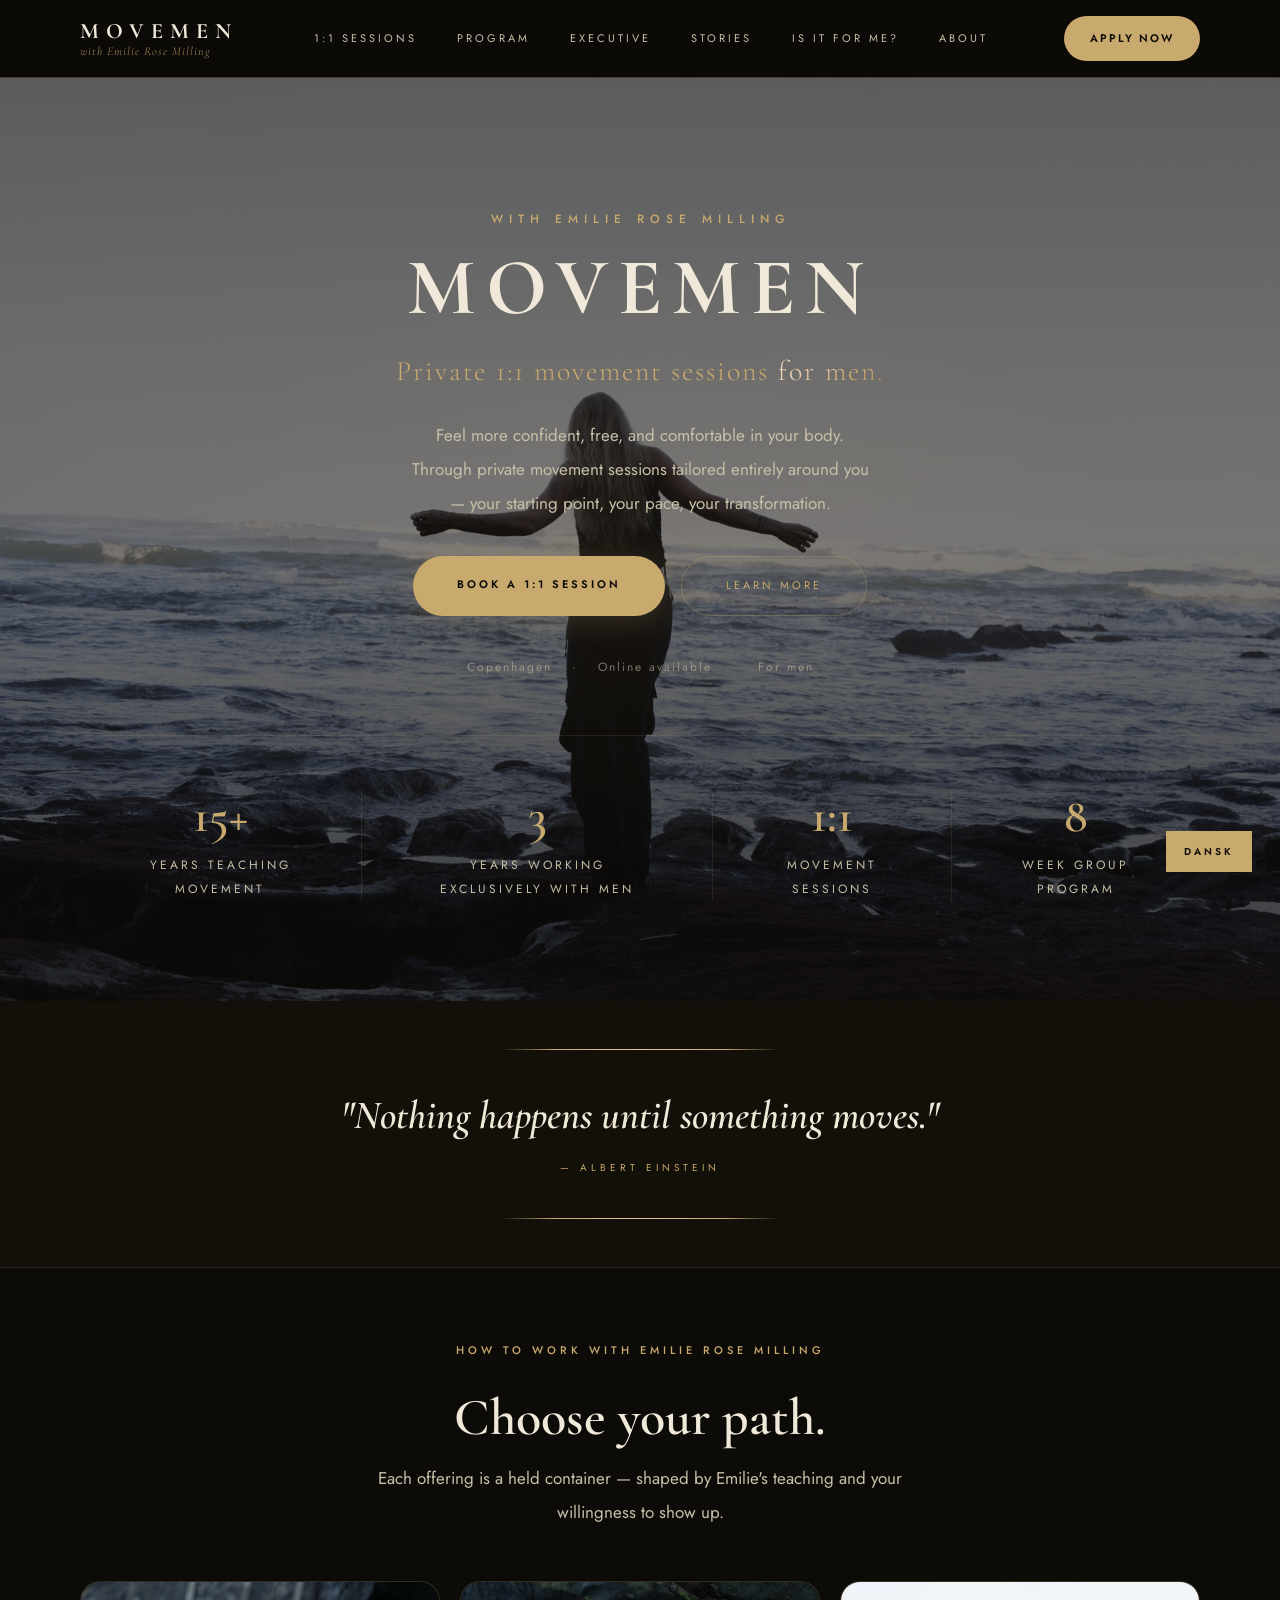
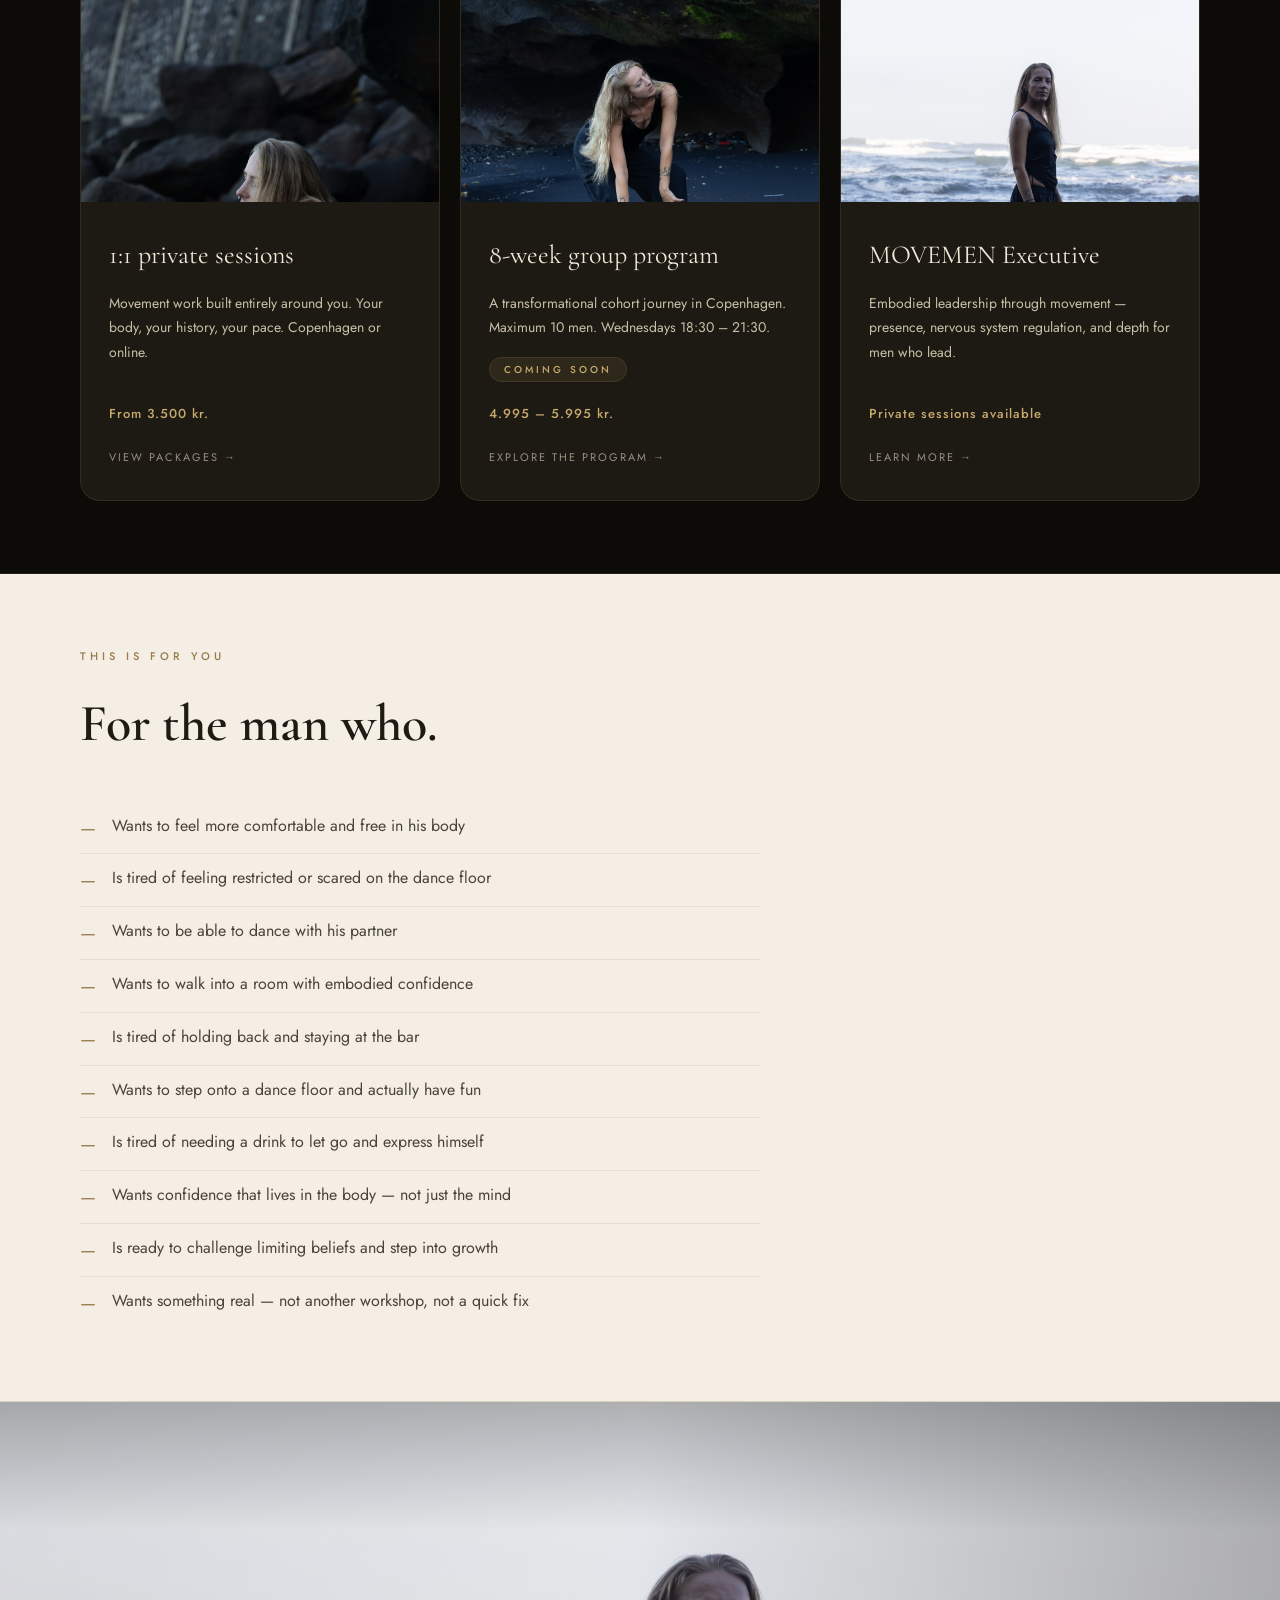
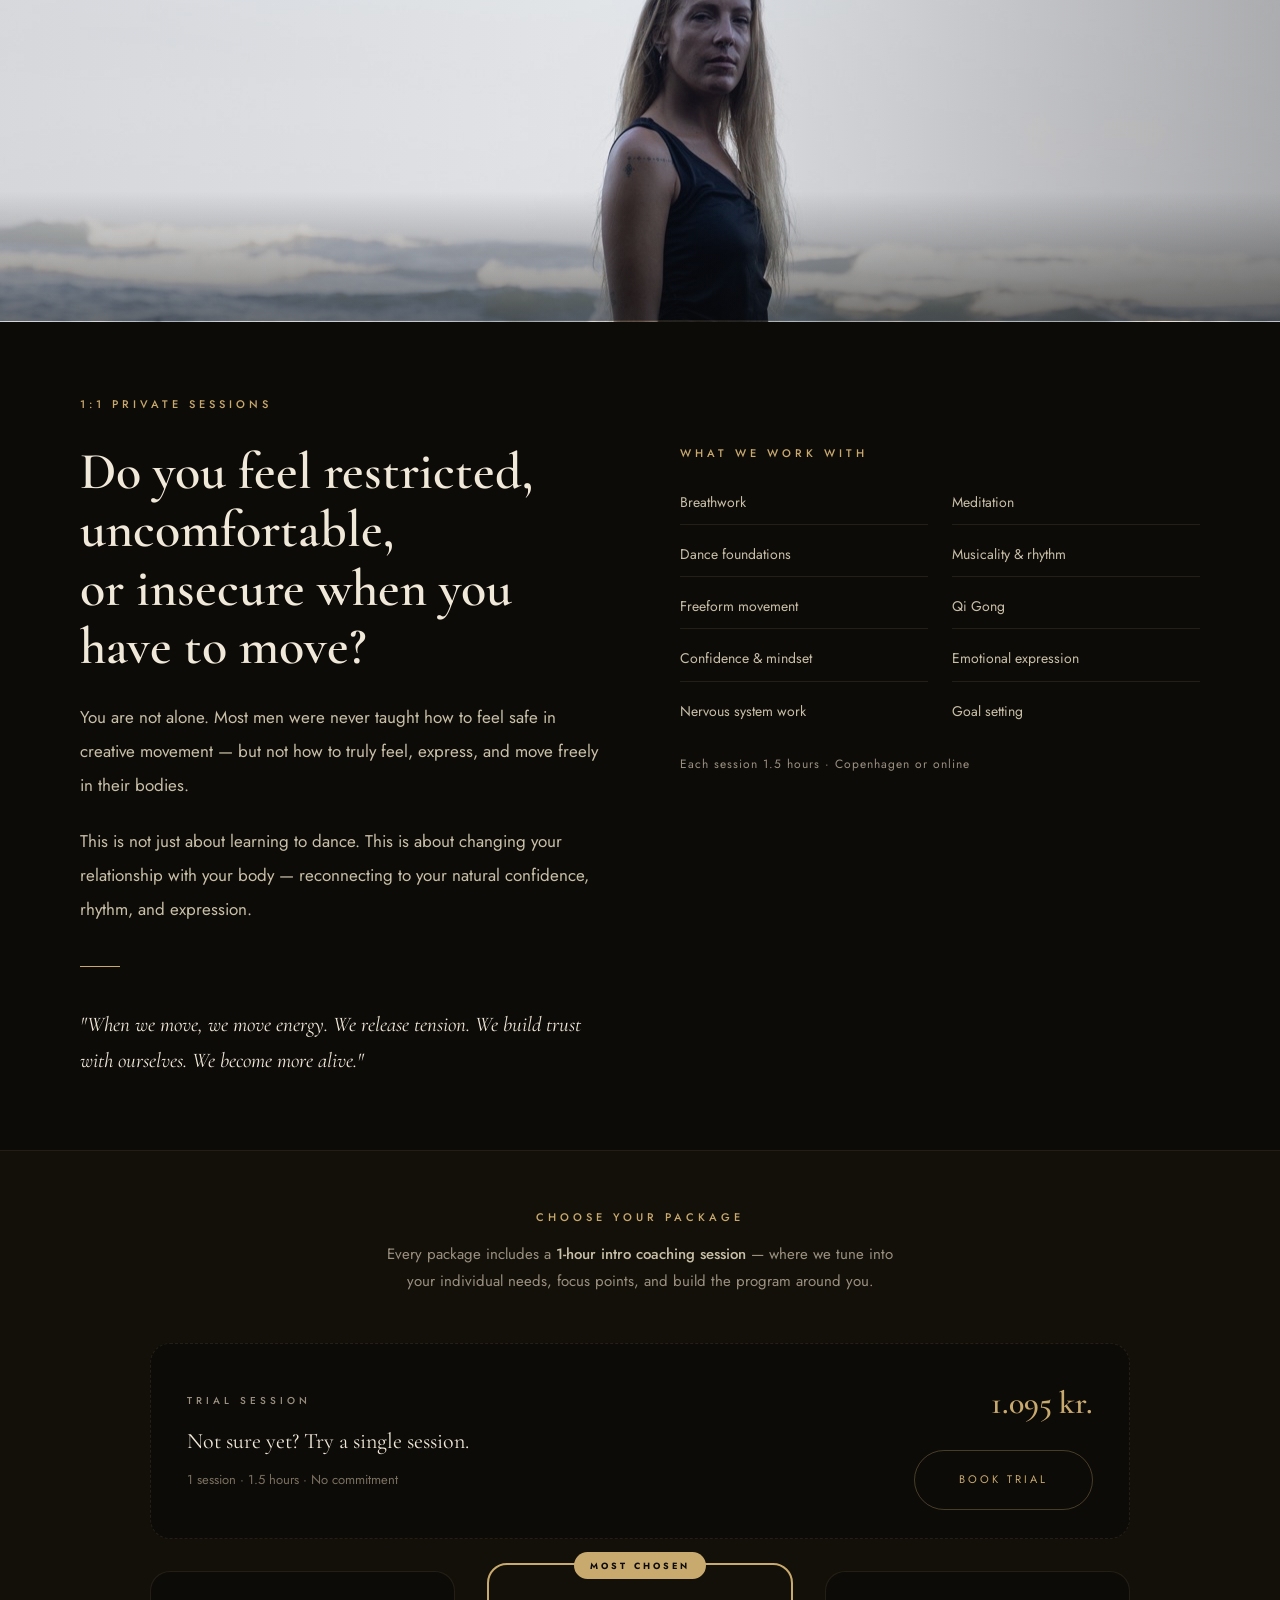
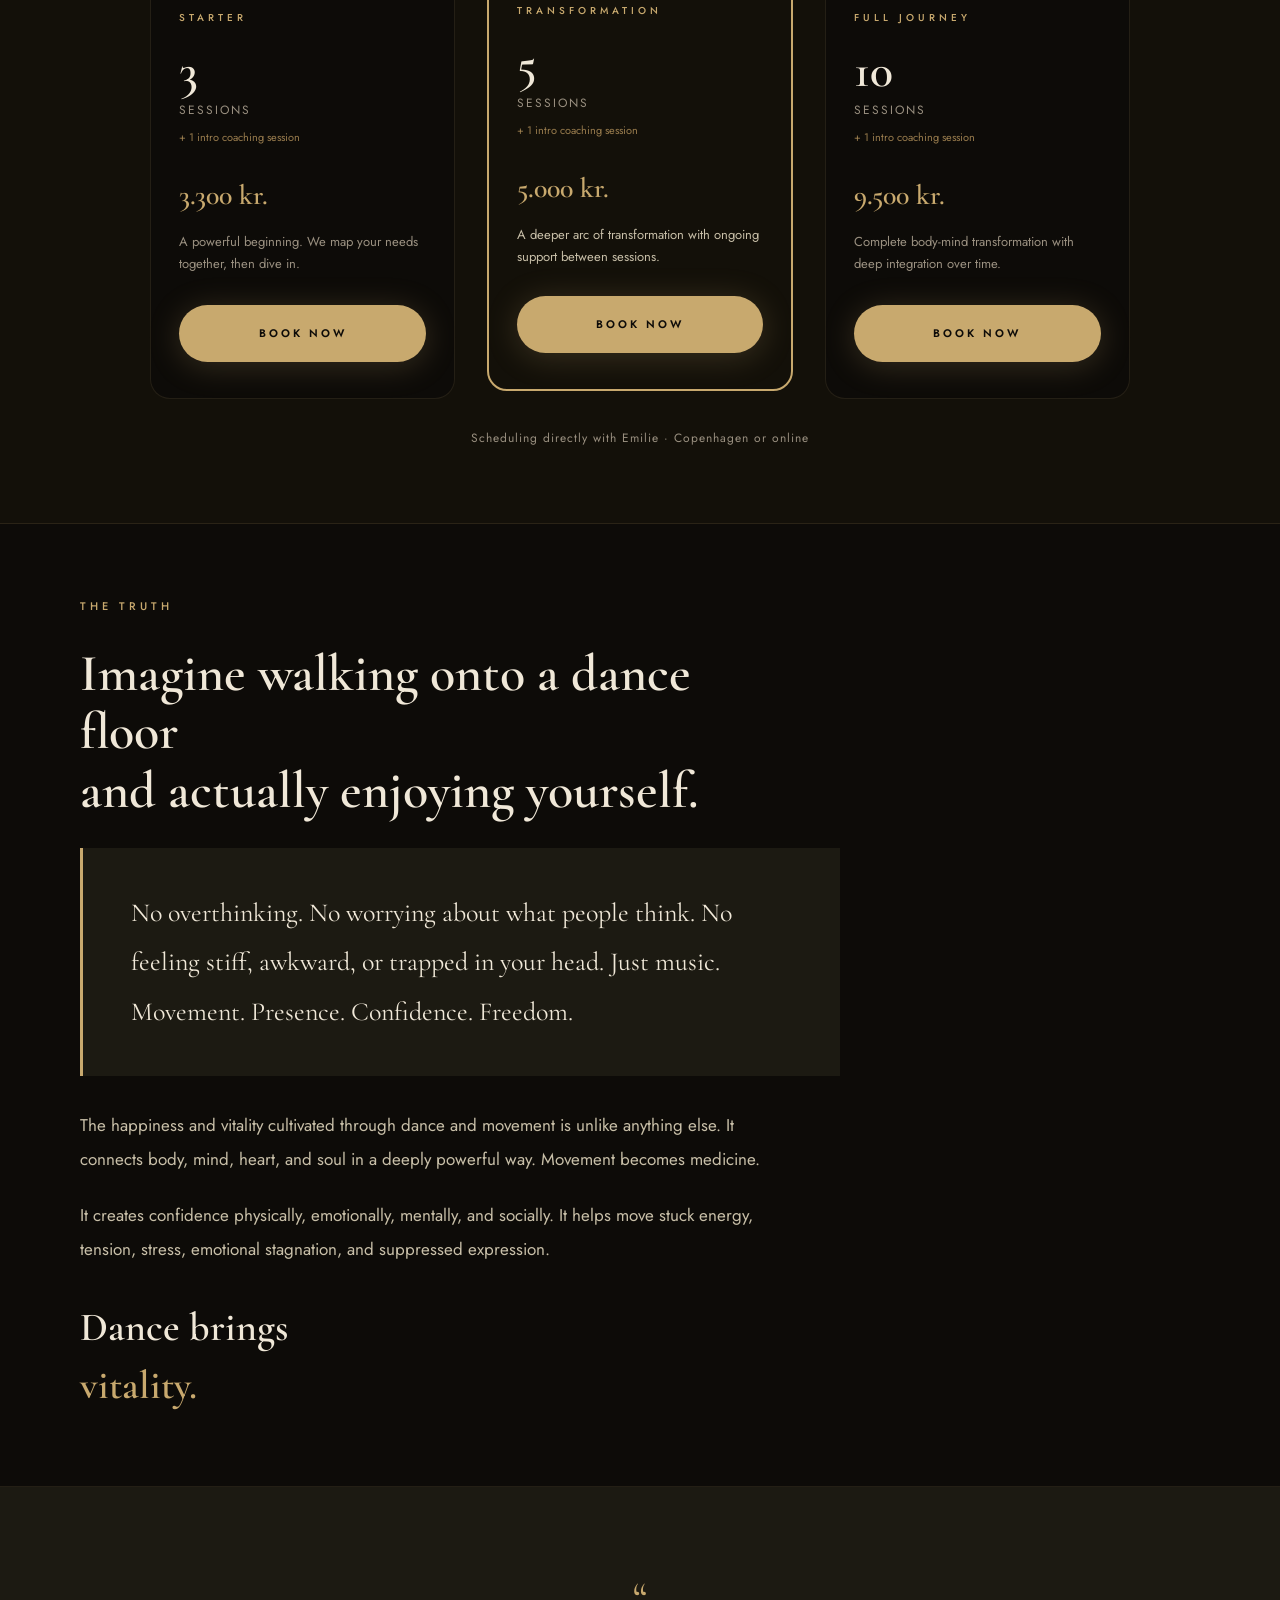
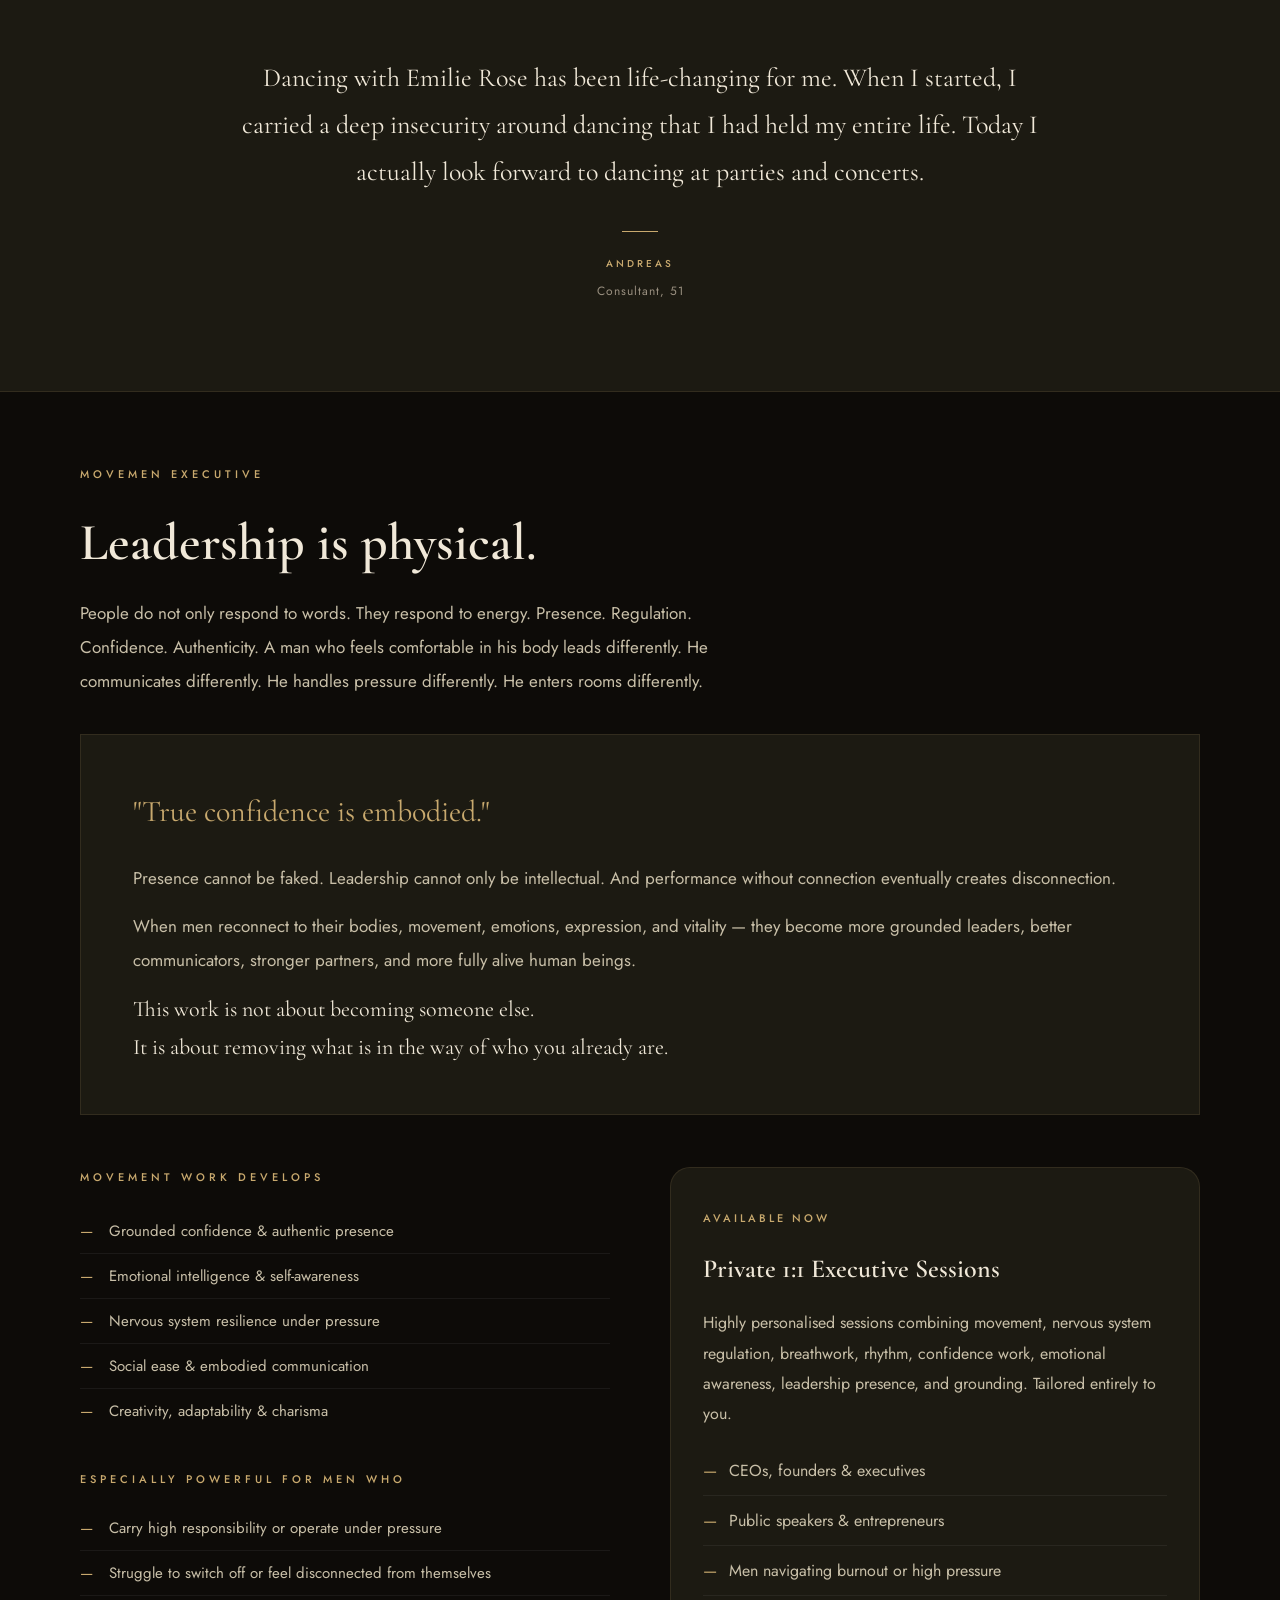
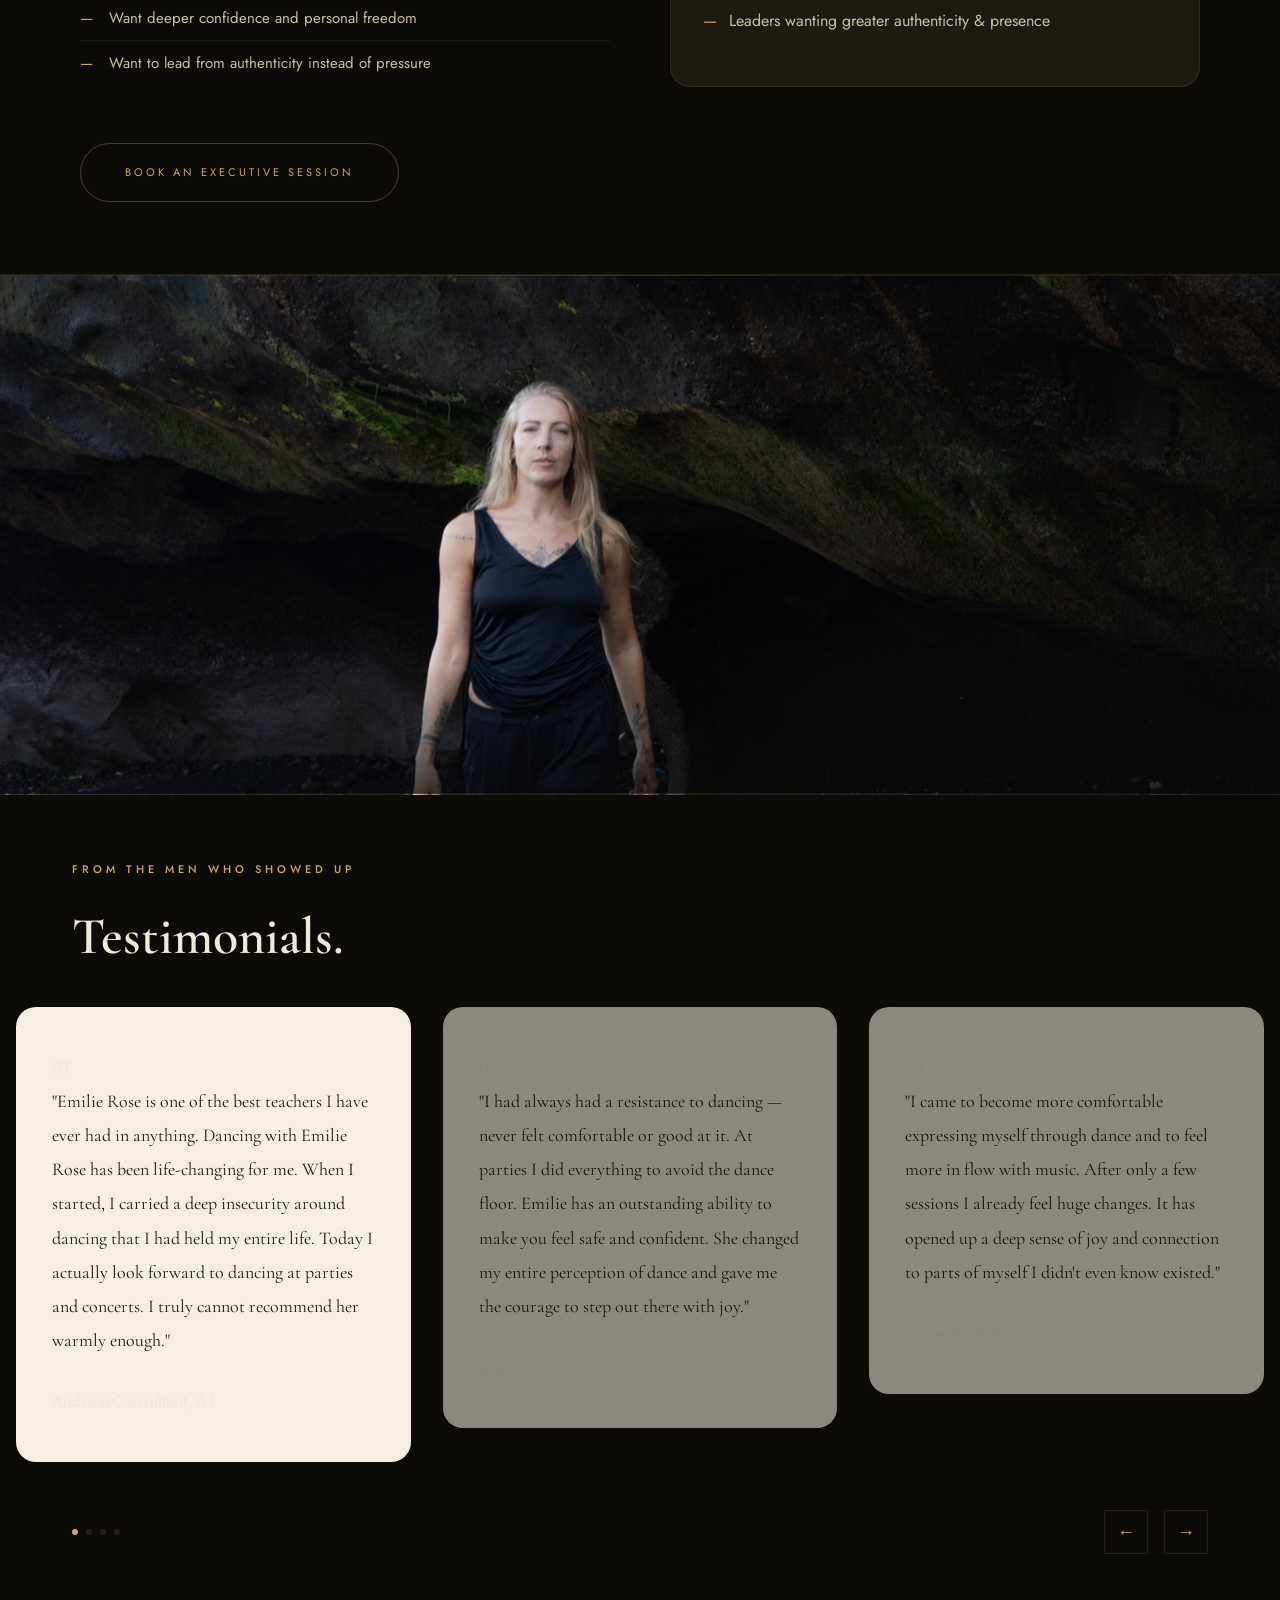
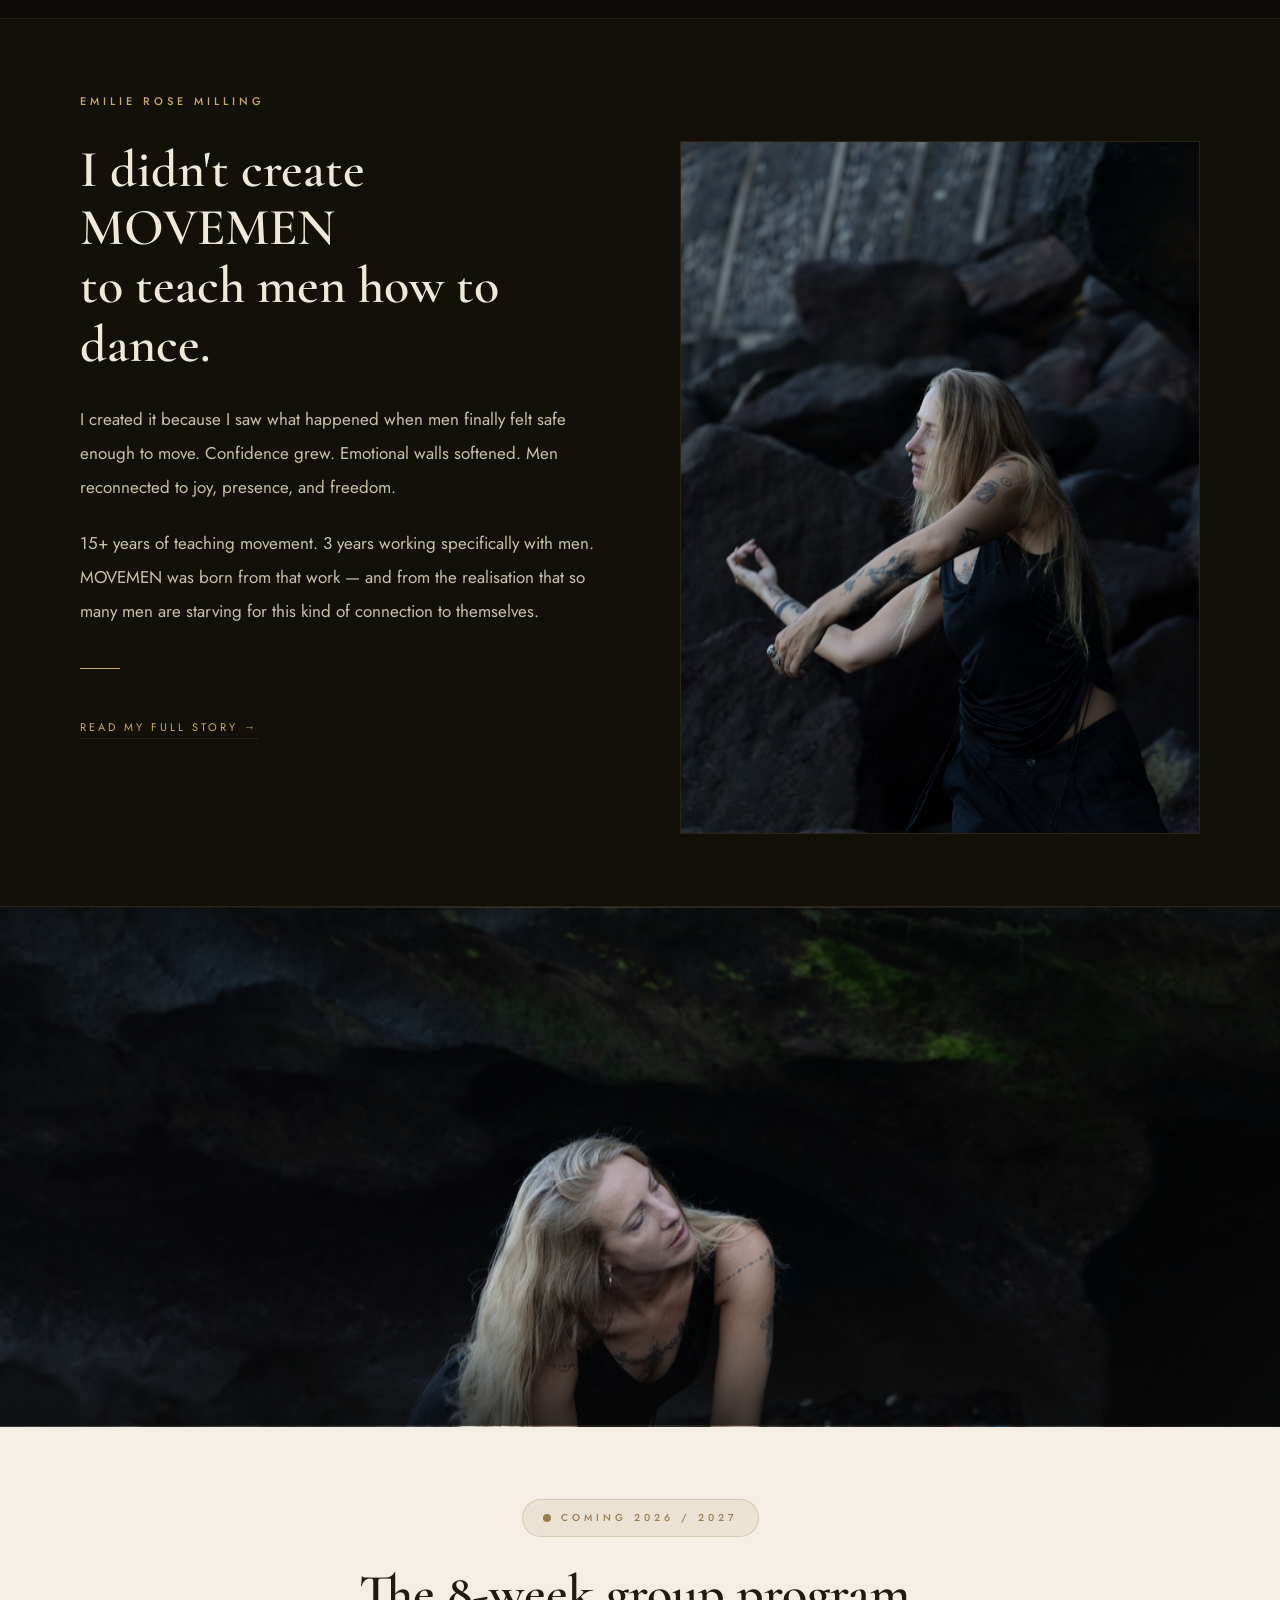
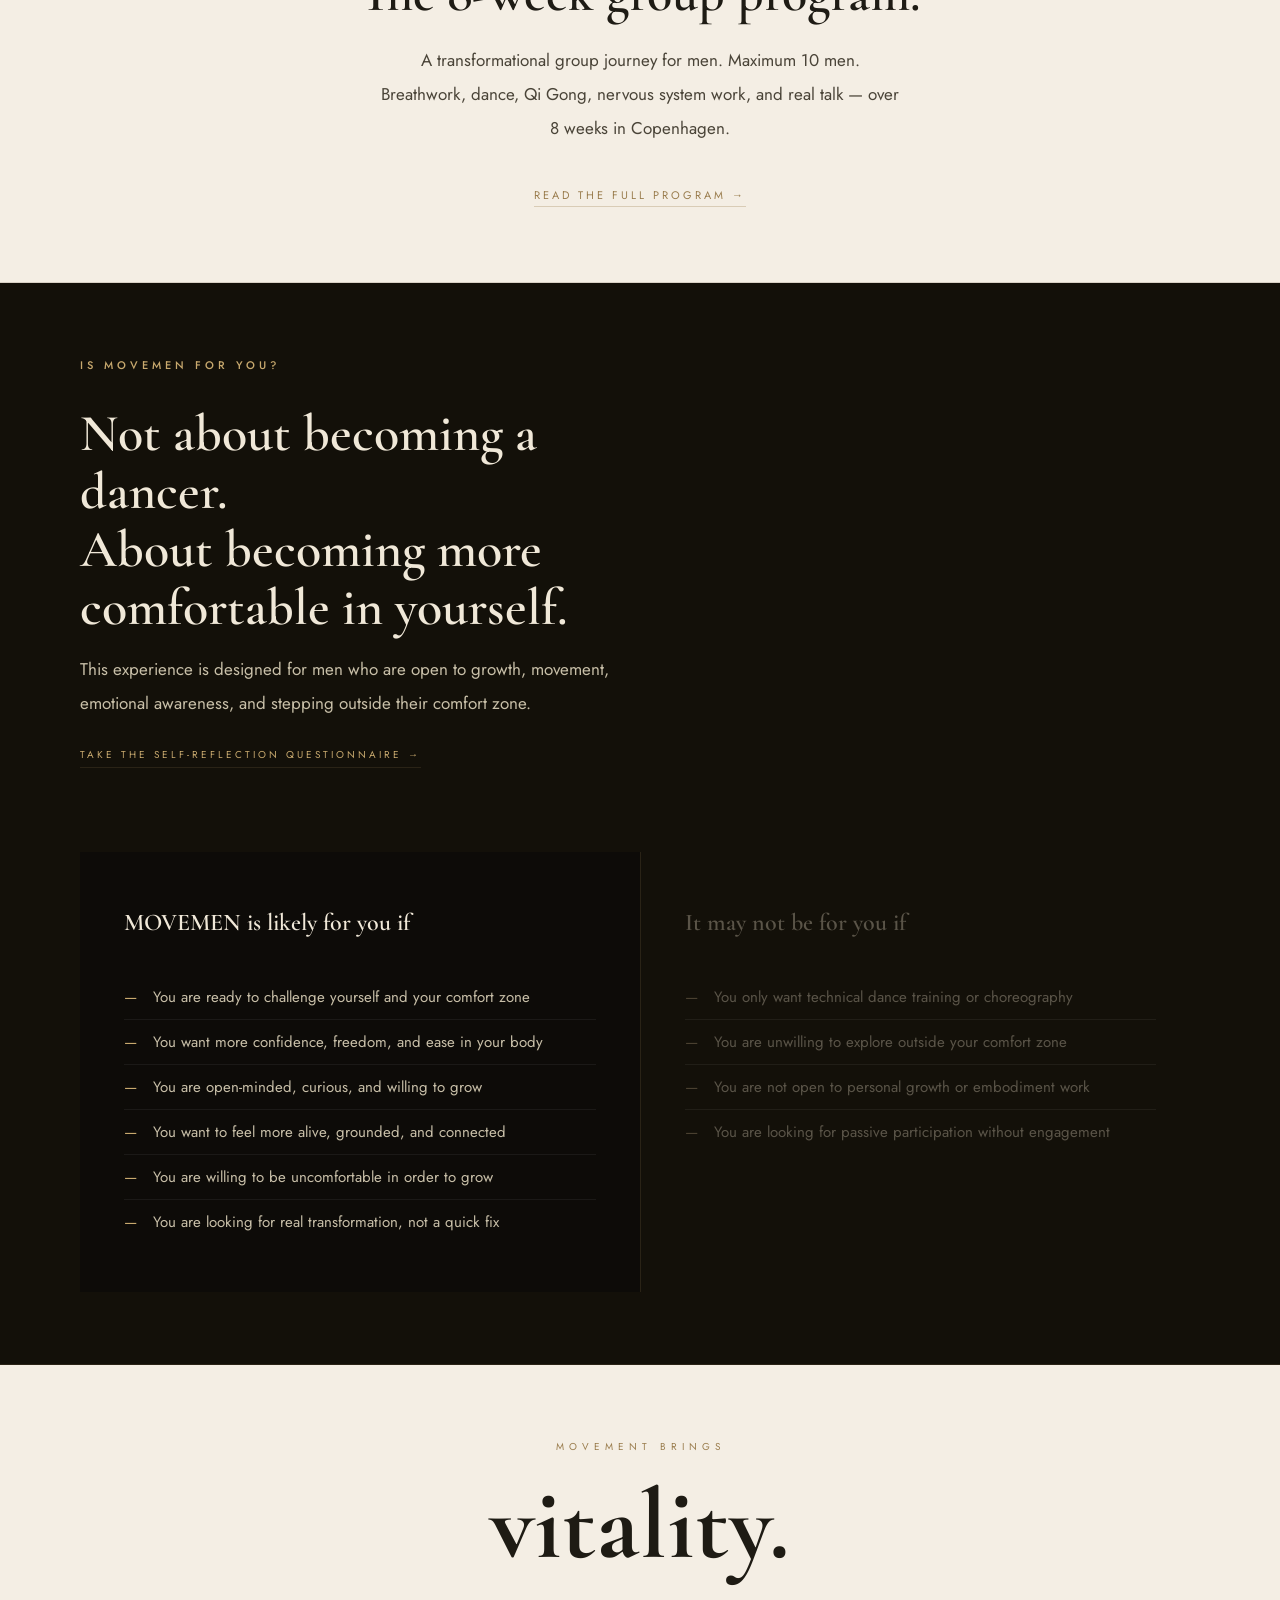
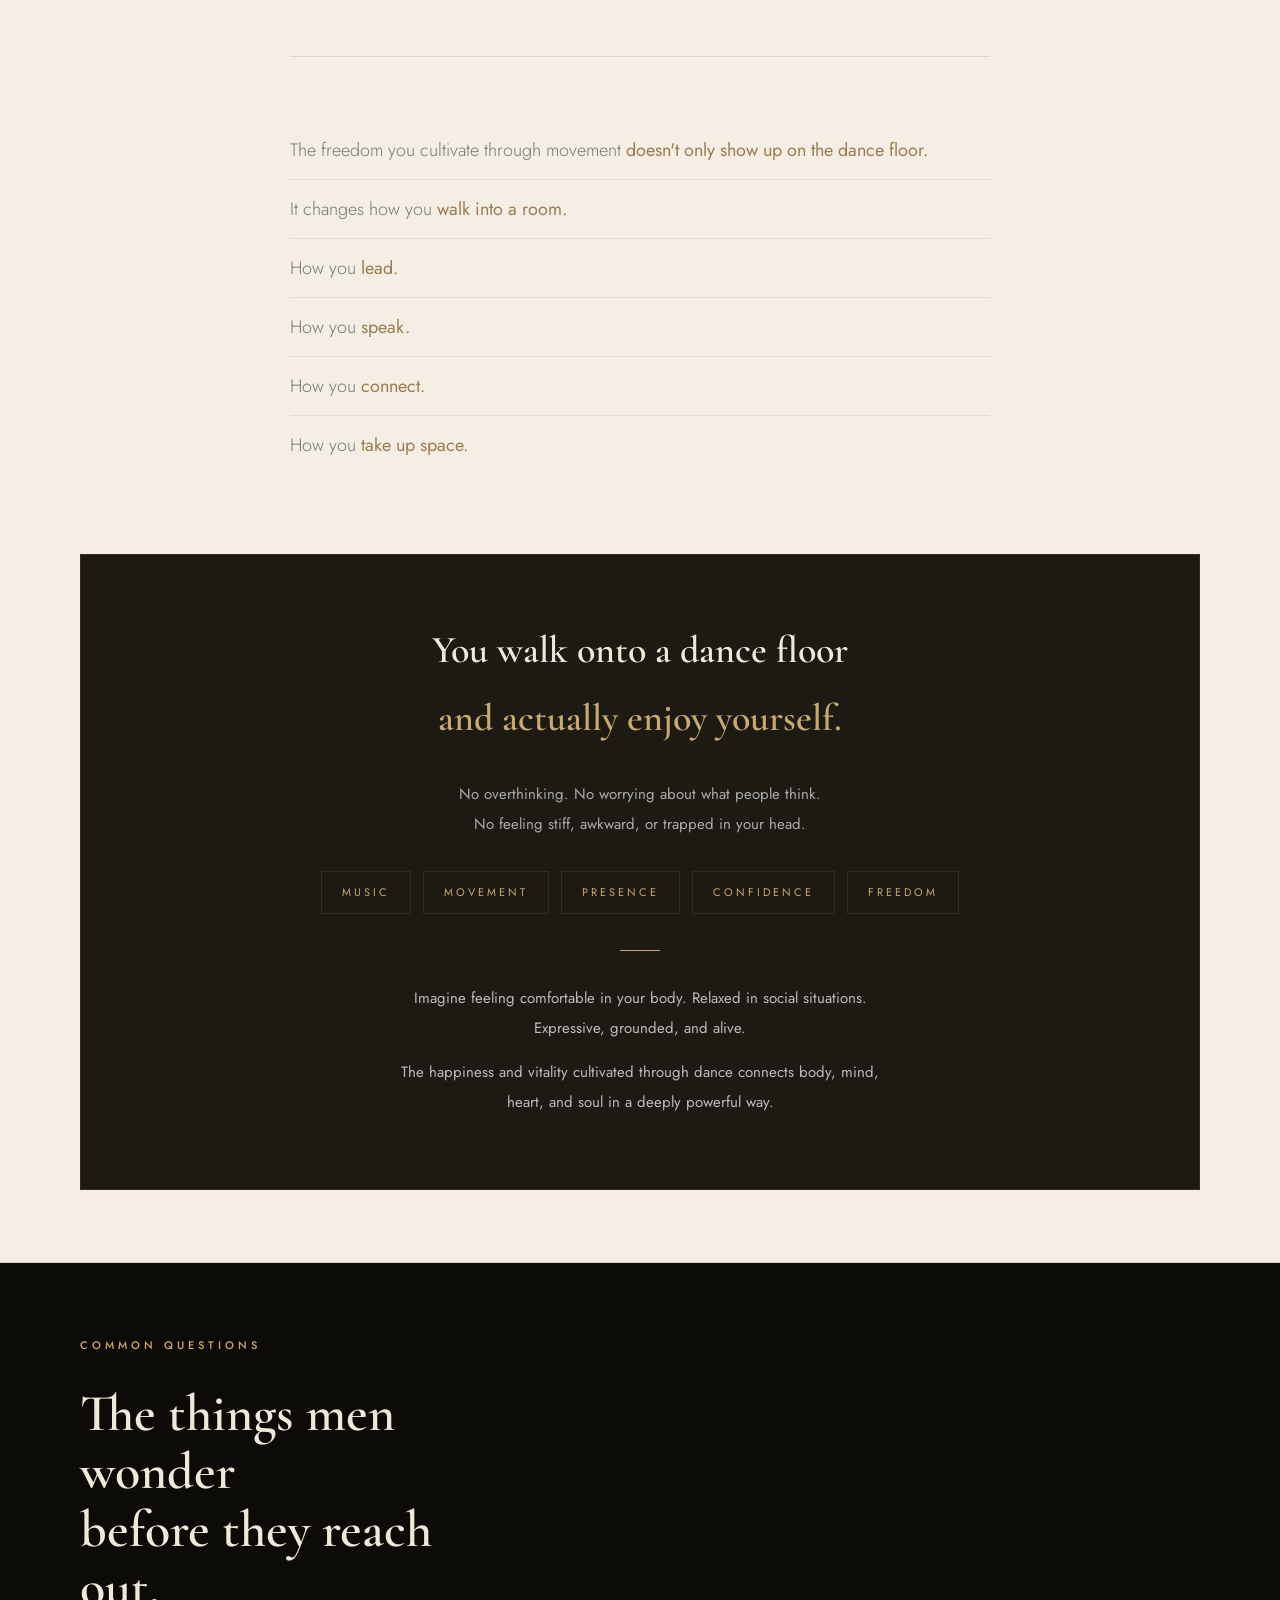
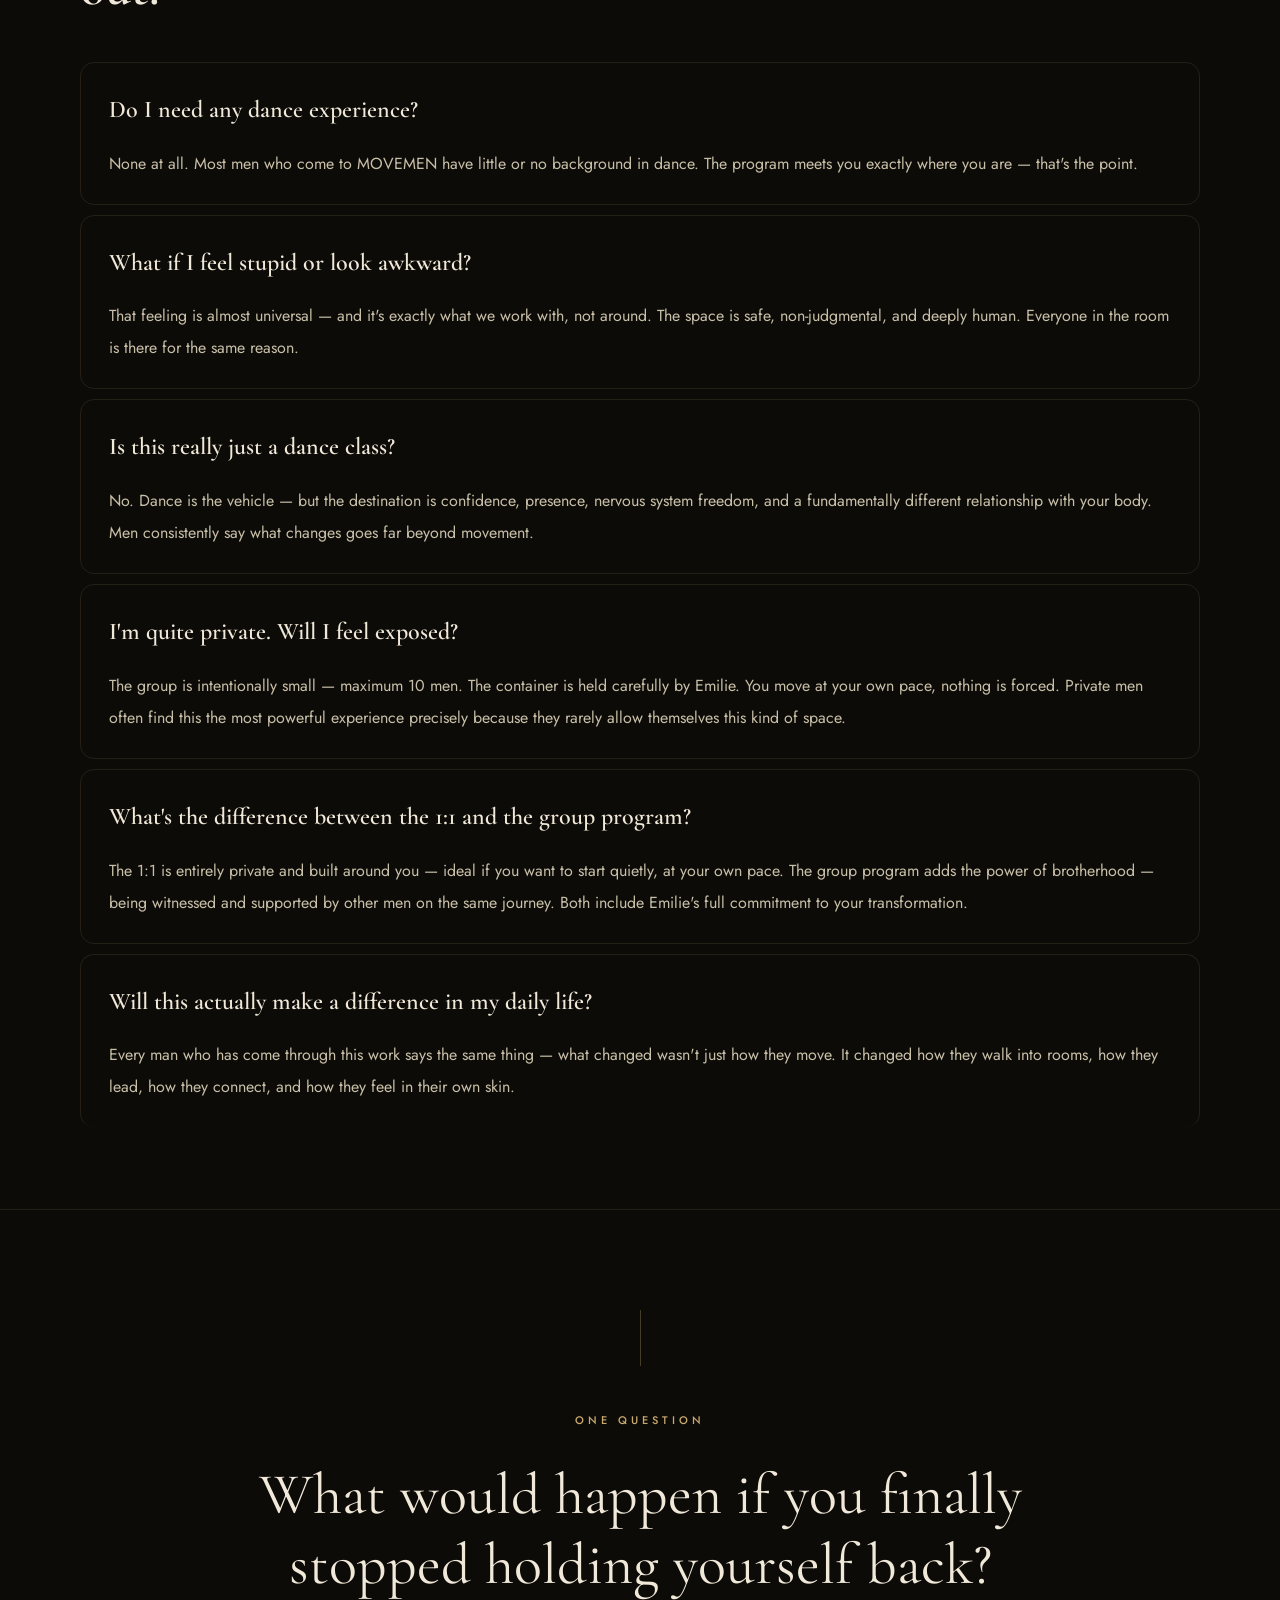
==== index.html @ 2e30f8d6 "Update 1:1 packages: trial session, intro coaching, new prices - Added trial session: 1 session · 1." ====
<!DOCTYPE html>
<html lang="en">
<head>
<meta charset="UTF-8">
<meta name="viewport" content="width=device-width, initial-scale=1.0">
<title>MOVEMEN — A Movement Journey for Men with Emilie Rose Milling</title>
<meta name="description" content="MOVEMEN is an 8-week transformational movement journey for men. Breathwork, dance, Qi Gong, nervous system work, and real talk. Copenhagen, September & October 2026.">
<meta property="og:title" content="MOVEMEN — A Movement Journey for Men">
<meta property="og:description" content="An 8-week transformational group journey for men. Breathwork, dance, Qi Gong, nervous system work. Copenhagen, September & October 2026. Maximum 10 men.">
<meta property="og:type" content="website">
<meta property="og:url" content="https://movemen.dk">
<meta property="og:image" content="https://movemen.dk/og-image.jpg">
<meta name="twitter:card" content="summary_large_image">
<link rel="icon" href="favicon.svg" type="image/svg+xml">
<link rel="preconnect" href="https://fonts.googleapis.com">
<link rel="preconnect" href="https://fonts.gstatic.com" crossorigin>
<link href="https://fonts.googleapis.com/css2?family=Cormorant+Garamond:ital,wght@0,300;0,400;0,600;0,700;1,300;1,400;1,600&family=Jost:wght@200;300;400;500;600&display=swap" rel="stylesheet">
<link rel="stylesheet" href="css/style.css">
</head>
<body>
<div class="popup-overlay" id="signupPopup">
  <div class="popup-box">
    <button class="popup-close" onclick="closePopup()">✕</button>
    <div id="signupFormInner">
      <span class="popup-eyebrow">Apply for your spot</span>
      <div class="popup-title">Step into the journey.</div>
      <p class="popup-sub">Maximum 10 men. Copenhagen, September &amp; October 2026.<br>Emilie will be in touch within 48 hours.</p>
      <form id="signupForm">
        <div class="popup-field">
          <label>Full Name</label>
          <input type="text" name="name" placeholder="Your full name" required>
        </div>
        <div class="popup-field">
          <label>Email Address</label>
          <input type="email" name="email" placeholder="your@email.com" required>
        </div>
        <div class="popup-field">
          <label>What are you interested in?</label>
          <select name="service" required>
            <option value="" disabled selected>Select an option</option>
            <option value="8-Week Group Program">8-Week Group Program</option>
            <option value="1:1 Private Sessions">1:1 Private Sessions</option>
            <option value="Executive Sessions">Executive Sessions</option>
            <option value="Not sure yet">Not sure yet</option>
          </select>
        </div>
        <div class="popup-field">
          <label>Any questions? <span style="font-weight:400;opacity:.6">(optional)</span></label>
          <textarea name="questions" placeholder="Anything you'd like to ask or share..." rows="3"></textarea>
        </div>
        <button type="submit" class="btn-g popup-submit">Send my application</button>
      </form>
      <p class="popup-note">Your information is kept private and never shared.</p>
    </div>
    <div class="popup-success" id="signupSuccess">
      <div class="popup-success-icon">✦</div>
      <h3>Application received.</h3>
      <p>Thank you for taking this step.<br>Emilie will reach out to you soon.</p>
    </div>
  </div>
</div>

<a href="da.html" class="lang-switch">Dansk</a>
<!-- ═══════════════════════════════════════════════════════ NAV -->
<nav>
  <div class="nav-brand">
    <div class="nav-logo">MOVEMEN</div>
    <div class="nav-logo-sub">with Emilie Rose Milling</div>
  </div>
  <div class="nav-links">
    <a href="#one-to-one">1:1 Sessions</a>
    <a href="program.html">Program</a>
    <a href="#executive">Executive</a>
    <a href="#stories">Stories</a>
    <a href="quiz.html">Is it for me?</a>
    <a href="about.html">About</a>
  </div>
  <a href="#apply" class="nav-cta">Apply now</a>
  <button class="nav-hamburger" id="navHamburger" aria-label="Open menu" aria-expanded="false">
    <svg width="18" height="18" viewBox="0 0 24 24" fill="none" stroke="currentColor" stroke-width="1.5"><path d="M4 7h16M4 12h16M4 17h16"/></svg>
  </button>
</nav>

<!-- MOBILE NAV -->
<div class="mobile-nav" id="mobileNav">
  <button class="mobile-nav-close" id="mobileNavClose" aria-label="Close menu">
    <svg width="18" height="18" viewBox="0 0 24 24" fill="none" stroke="currentColor" stroke-width="1.5"><path d="M6 6l12 12M18 6L6 18"/></svg>
  </button>
  <a href="#one-to-one">1:1 Sessions</a>
  <a href="program.html">Program</a>
  <a href="#executive">Executive</a>
  <a href="#stories">Stories</a>
  <a href="quiz.html">Is it for me?</a>
  <a href="about.html">About</a>
  <a href="#apply" class="btn-g" style="margin-top:12px">Apply now</a>
</div>

<!-- ═══════════════════════════════════════════════════════ HERO -->
<section class="hero" style="background-image:url(images/hero.jpg);background-size:cover;background-position:center 40%;text-align:center;align-items:center;justify-content:center;">
  <div style="position:relative;z-index:1;width:100%;max-width:700px;">
    <div class="hero-eyebrow" style="margin-bottom:16px;">with Emilie Rose Milling</div>
    <div class="hero-title" style="font-size:80px;margin-bottom:16px;">MOVEMEN</div>
    <div class="hero-sub" style="margin-bottom:20px;">Private 1:1 movement sessions <span class="gold-gradient">for men.</span></div>
    <p class="hero-body" style="margin:0 auto 36px;">
      Feel more confident, free, and comfortable in your body. Through private movement sessions tailored entirely around you — your starting point, your pace, your transformation.
    </p>
    <div class="hero-ctas" style="justify-content:center;">
      <a href="#apply" class="btn-g">Book a 1:1 session</a>
      <a href="#one-to-one" class="btn-o">Learn more</a>
    </div>
    <div style="margin-top:40px;display:flex;align-items:center;justify-content:center;gap:20px;font-size:12px;color:rgba(200,185,160,.6);font-weight:400;letter-spacing:2px;">
      Copenhagen
      <span style="color:var(--gold-dk)">·</span>
      Online available
      <span style="color:var(--gold-dk)">·</span>
      For men
    </div>
  </div>
  <div class="hero-stats" style="width:100%;margin-top:56px;">
    <div class="hstat"><div class="hstat-n">15+</div><div class="hstat-l">Years teaching movement</div></div>
    <div class="hstat"><div class="hstat-n">3</div><div class="hstat-l">Years working exclusively with men</div></div>
    <div class="hstat"><div class="hstat-n">1:1</div><div class="hstat-l">Movement sessions</div></div>
    <div class="hstat"><div class="hstat-n">8</div><div class="hstat-l">Week group program</div></div>
  </div>
</section>





<!-- Einstein quote — below hero -->
<div style="background:var(--black2);padding:48px 72px;text-align:center;border-bottom:1px solid var(--gold-d)">
  <hr class="ornament-line" style="max-width:280px;margin:0 auto 40px;">
  <div style="max-width:680px;margin:0 auto">
    <blockquote style="font-family:var(--serif);font-size:40px;font-weight:600;color:var(--white);line-height:1.25;margin-bottom:18px;font-style:italic">
      "Nothing happens until something moves."
    </blockquote>
    <div style="font-size:10px;letter-spacing:4px;color:var(--gold);text-transform:uppercase;font-weight:400">— Albert Einstein</div>
  </div>
  <hr class="ornament-line" style="max-width:280px;margin:40px auto 0;">
</div>

<!-- ═══════════════════════════════════════════════════════ CHOOSE YOUR PATH -->
<section class="sec">
  <div style="text-align:center;margin-bottom:52px">
    <span class="lbl" style="justify-content:center">How to work with Emilie Rose Milling</span>
    <div class="serif-lg" style="margin-bottom:14px">Choose your path.</div>
    <p class="body" style="margin:0 auto;text-align:center;max-width:540px">Each offering is a held container — shaped by Emilie's teaching and your willingness to show up.</p>
  </div>
  <div class="offers-grid">
    <article class="offer-card">
      <div class="offer-img" style="background-image:url(images/about.jpg);background-size:cover;background-position:center top;"></div>
      <div class="offer-body">
        <div class="offer-title">1:1 private sessions</div>
        <p class="offer-desc">Movement work built entirely around you. Your body, your history, your pace. Copenhagen or online.</p>
        <p class="offer-price">From 3.500 kr.</p>
        <a href="#one-to-one" class="offer-cta">View packages →</a>
      </div>
    </article>
    <article class="offer-card">
      <div class="offer-img" style="background-image:url(images/break-2.jpg);background-size:cover;background-position:center 45%;"></div>
      <div class="offer-body">
        <div class="offer-title">8-week group program</div>
        <p class="offer-desc">A transformational cohort journey in Copenhagen. Maximum 10 men. Wednesdays 18:30 – 21:30.</p>
        <p class="offer-price"><span style="font-size:10px;letter-spacing:3px;background:rgba(200,169,110,.1);border:1px solid var(--gold-d);border-radius:9999px;padding:4px 14px;text-transform:uppercase;margin-right:10px;">Coming soon</span></p>
        <p class="offer-price">4.995 – 5.995 kr.</p>
        <a href="program.html" class="offer-cta">Explore the program →</a>
      </div>
    </article>
    <article class="offer-card">
      <div class="offer-img" style="background-image:url(images/break-1.jpg);background-size:cover;background-position:center 25%;"></div>
      <div class="offer-body">
        <div class="offer-title">MOVEMEN Executive</div>
        <p class="offer-desc">Embodied leadership through movement — presence, nervous system regulation, and depth for men who lead.</p>
        <p class="offer-price">Private sessions available</p>
        <a href="#executive" class="offer-cta">Learn more →</a>
      </div>
    </article>
  </div>
</section>

<!-- ═══════════════════════════════════════════════════════ FOR THE MAN WHO -->
<section class="sec-lt">
  <span class="lbl-dk">This is for you</span>
  <div class="serif-lg-dk" style="max-width:560px;margin-bottom:48px">
    For the man who.
  </div>
  <div style="max-width:680px">
    <ul class="man-list">
      <li><span class="man-dash">—</span>Wants to feel more comfortable and free in his body</li>
      <li><span class="man-dash">—</span>Is tired of feeling restricted or scared on the dance floor</li>
      <li><span class="man-dash">—</span>Wants to be able to dance with his partner</li>
      <li><span class="man-dash">—</span>Wants to walk into a room with embodied confidence</li>
      <li><span class="man-dash">—</span>Is tired of holding back and staying at the bar</li>
      <li><span class="man-dash">—</span>Wants to step onto a dance floor and actually have fun</li>
      <li><span class="man-dash">—</span>Is tired of needing a drink to let go and express himself</li>
      <li><span class="man-dash">—</span>Wants confidence that lives in the body — not just the mind</li>
      <li><span class="man-dash">—</span>Is ready to challenge limiting beliefs and step into growth</li>
      <li><span class="man-dash">—</span>Wants something real — not another workshop, not a quick fix</li>
    </ul>
  </div>
</section>

<!-- IMAGE 1 — between This is for you and 8-week program -->
<div style="position:relative;height:520px;overflow:hidden;border-bottom:1px solid rgba(200,169,110,0.15);background-image:url(images/break-1.jpg);background-size:cover;background-position:center 30%;">
  <div style="position:absolute;inset:0;background:linear-gradient(90deg,rgba(8,8,8,0.1) 0%,rgba(8,8,8,0.05) 50%,rgba(8,8,8,0.3) 100%)"></div>
  <div style="position:absolute;inset:0;background:linear-gradient(180deg,rgba(8,8,8,0.25) 0%,transparent 25%,transparent 75%,rgba(8,8,8,0.5) 100%)"></div>
  <div style="position:absolute;top:0;left:0;right:0;height:1px;background:linear-gradient(90deg,transparent,rgba(200,169,110,0.2),transparent)"></div>
  <div style="position:absolute;bottom:0;left:0;right:0;height:1px;background:linear-gradient(90deg,transparent,rgba(200,169,110,0.15),transparent)"></div>
</div>

<!-- ═══════════════════════════════════════════════════════ 8-WEEK PROGRAM -->
<section class="sec" id="one-to-one">
  <span class="lbl">1:1 Private Sessions</span>
  <div class="two-col" style="align-items:start;gap:80px">
    <div>
      <div class="serif-lg" style="margin-bottom:24px">
        Do you feel restricted, uncomfortable,<br>or insecure when you have to move?
      </div>
      <p class="body">You are not alone. Most men were never taught how to feel safe in creative movement — but not how to truly feel, express, and move freely in their bodies.</p>
      <p class="body">This is not just about learning to dance. This is about changing your relationship with your body — reconnecting to your natural confidence, rhythm, and expression.</p>
      <span class="gl"></span>
      <p style="font-family:var(--serif);font-size:21px;color:var(--white);line-height:1.7;margin-bottom:0;font-weight:400;font-style:italic">"When we move, we move energy. We release tension. We build trust with ourselves. We become more alive."</p>
    </div>
    <div>
      <span class="lbl" style="margin-bottom:16px">What we work with</span>
      <div style="display:grid;grid-template-columns:1fr 1fr;gap:8px 24px;">
        <div style="font-size:14px;color:#C8BFA8;padding:8px 0;border-bottom:1px solid var(--gold-d);">Breathwork</div>
        <div style="font-size:14px;color:#C8BFA8;padding:8px 0;border-bottom:1px solid var(--gold-d);">Meditation</div>
        <div style="font-size:14px;color:#C8BFA8;padding:8px 0;border-bottom:1px solid var(--gold-d);">Dance foundations</div>
        <div style="font-size:14px;color:#C8BFA8;padding:8px 0;border-bottom:1px solid var(--gold-d);">Musicality & rhythm</div>
        <div style="font-size:14px;color:#C8BFA8;padding:8px 0;border-bottom:1px solid var(--gold-d);">Freeform movement</div>
        <div style="font-size:14px;color:#C8BFA8;padding:8px 0;border-bottom:1px solid var(--gold-d);">Qi Gong</div>
        <div style="font-size:14px;color:#C8BFA8;padding:8px 0;border-bottom:1px solid var(--gold-d);">Confidence & mindset</div>
        <div style="font-size:14px;color:#C8BFA8;padding:8px 0;border-bottom:1px solid var(--gold-d);">Emotional expression</div>
        <div style="font-size:14px;color:#C8BFA8;padding:8px 0;">Nervous system work</div>
        <div style="font-size:14px;color:#C8BFA8;padding:8px 0;">Goal setting</div>
      </div>
      <p style="font-size:12px;color:var(--mid);margin-top:20px;letter-spacing:1px;">Each session 1.5 hours · Copenhagen or online</p>
    </div>
  </div>
</section>

<!-- PACKAGES -->
<section class="sec-off" style="padding-top:56px;padding-bottom:72px;">
  <div style="text-align:center;margin-bottom:48px;">
    <span class="lbl" style="display:block;text-align:center;margin-bottom:12px;">Choose your package</span>
    <p style="font-size:15px;color:#9A9080;max-width:520px;margin:0 auto;line-height:1.8;">Every package includes a <strong style="color:#C8BFA8;font-weight:500;">1-hour intro coaching session</strong> — where we tune into your individual needs, focus points, and build the program around you.</p>
  </div>

  <!-- Trial — single session, no coaching -->
  <div style="max-width:980px;margin:0 auto 32px;border:1px dashed var(--gold-d);border-radius:20px;padding:28px 36px;background:var(--black);display:flex;align-items:center;justify-content:space-between;gap:32px;flex-wrap:wrap;">
    <div>
      <div style="font-size:10px;letter-spacing:4px;color:var(--mid);text-transform:uppercase;font-weight:500;margin-bottom:10px;">Trial Session</div>
      <div style="font-family:var(--serif);font-size:22px;color:var(--white);font-weight:400;margin-bottom:6px;">Not sure yet? Try a single session.</div>
      <p style="font-size:13px;color:#7A7060;line-height:1.7;margin:0;">1 session · 1.5 hours · No commitment</p>
    </div>
    <div style="text-align:right;flex-shrink:0;">
      <div style="font-family:var(--serif);font-size:32px;color:var(--gold);font-weight:600;margin-bottom:16px;">1.095 kr.</div>
      <a href="#apply" class="btn-o">Book trial</a>
    </div>
  </div>

  <!-- 3 main packages -->
  <div style="display:grid;grid-template-columns:repeat(3,1fr);gap:32px;max-width:980px;margin:0 auto;">

    <!-- Starter -->
    <div style="border:1px solid var(--gold-d);border-radius:20px;padding:36px 28px;background:var(--black);display:flex;flex-direction:column;">
      <div style="font-size:10px;letter-spacing:4px;color:var(--gold);text-transform:uppercase;font-weight:500;margin-bottom:20px;">Starter</div>
      <div style="font-family:var(--serif);font-size:48px;color:var(--white);font-weight:600;line-height:1;">3</div>
      <div style="font-size:12px;color:var(--mid);letter-spacing:2px;text-transform:uppercase;margin-bottom:4px;margin-top:4px;">Sessions</div>
      <div style="font-size:11px;color:var(--gold-dk);margin-bottom:20px;">+ 1 intro coaching session</div>
      <div style="font-family:var(--serif);font-size:28px;color:var(--gold);font-weight:600;margin-bottom:8px;">3.300 kr.</div>
      <p style="font-size:13px;color:#9A9080;line-height:1.7;margin-bottom:0;flex:1;">A powerful beginning. We map your needs together, then dive in.</p>
      <a href="#apply" class="btn-g" style="margin-top:28px;text-align:center;">Book now</a>
    </div>

    <!-- Most chosen -->
    <div style="border:2px solid var(--gold);border-radius:20px;padding:36px 28px;background:var(--black2);display:flex;flex-direction:column;position:relative;transform:translateY(-8px);">
      <div style="position:absolute;top:-13px;left:50%;transform:translateX(-50%);background:var(--gold);color:#0D0B08;font-size:9px;letter-spacing:3px;text-transform:uppercase;font-weight:700;padding:5px 16px;border-radius:9999px;white-space:nowrap;">Most chosen</div>
      <div style="font-size:10px;letter-spacing:4px;color:var(--gold);text-transform:uppercase;font-weight:500;margin-bottom:20px;">Transformation</div>
      <div style="font-family:var(--serif);font-size:48px;color:var(--white);font-weight:600;line-height:1;">5</div>
      <div style="font-size:12px;color:var(--mid);letter-spacing:2px;text-transform:uppercase;margin-bottom:4px;margin-top:4px;">Sessions</div>
      <div style="font-size:11px;color:var(--gold-dk);margin-bottom:20px;">+ 1 intro coaching session</div>
      <div style="font-family:var(--serif);font-size:28px;color:var(--gold);font-weight:600;margin-bottom:8px;">5.000 kr.</div>
      <p style="font-size:13px;color:#C8BFA8;line-height:1.7;margin-bottom:0;flex:1;">A deeper arc of transformation with ongoing support between sessions.</p>
      <a href="#apply" class="btn-g" style="margin-top:28px;text-align:center;">Book now</a>
    </div>

    <!-- Full Journey -->
    <div style="border:1px solid var(--gold-d);border-radius:20px;padding:36px 28px;background:var(--black);display:flex;flex-direction:column;">
      <div style="font-size:10px;letter-spacing:4px;color:var(--gold);text-transform:uppercase;font-weight:500;margin-bottom:20px;">Full Journey</div>
      <div style="font-family:var(--serif);font-size:48px;color:var(--white);font-weight:600;line-height:1;">10</div>
      <div style="font-size:12px;color:var(--mid);letter-spacing:2px;text-transform:uppercase;margin-bottom:4px;margin-top:4px;">Sessions</div>
      <div style="font-size:11px;color:var(--gold-dk);margin-bottom:20px;">+ 1 intro coaching session</div>
      <div style="font-family:var(--serif);font-size:28px;color:var(--gold);font-weight:600;margin-bottom:8px;">9.500 kr.</div>
      <p style="font-size:13px;color:#9A9080;line-height:1.7;margin-bottom:0;flex:1;">Complete body-mind transformation with deep integration over time.</p>
      <a href="#apply" class="btn-g" style="margin-top:28px;text-align:center;">Book now</a>
    </div>

  </div>
  <p style="text-align:center;font-size:12px;color:var(--mid);margin-top:28px;letter-spacing:1px;">Scheduling directly with Emilie · Copenhagen or online</p>
</section>

<!-- ═══════════════════════════════════════════════════════ EXECUTIVE -->
<section class="sec">
  <span class="lbl">The truth</span>
  <div class="serif-lg" style="max-width:640px;margin-bottom:28px">
    Imagine walking onto a dance floor<br>and actually enjoying yourself.
  </div>
  <div class="qblock" style="max-width:760px;margin-bottom:32px">
    <p>No overthinking. No worrying about what people think. No feeling stiff, awkward, or trapped in your head. Just music. Movement. Presence. Confidence. Freedom.</p>
  </div>
  <p class="body" style="max-width:680px">The happiness and vitality cultivated through dance and movement is unlike anything else. It connects body, mind, heart, and soul in a deeply powerful way. Movement becomes medicine.</p>
  <p class="body" style="max-width:680px">It creates confidence physically, emotionally, mentally, and socially. It helps move stuck energy, tension, stress, emotional stagnation, and suppressed expression.</p>
  <div class="truth-alive" style="margin-top:32px">Dance brings<br><span>vitality.</span></div>
</section>


<!-- Andreas quote — featured -->
<div style="background:var(--black3);padding:88px 72px;text-align:center;border-bottom:1px solid var(--gold-d)">
  <div style="max-width:800px;margin:0 auto">
    <div style="font-size:48px;color:var(--gold);font-family:var(--serif);line-height:1;margin-bottom:32px;font-weight:300">&ldquo;</div>
    <p style="font-family:var(--serif);font-size:26px;color:var(--white);line-height:1.8;font-weight:400;margin-bottom:36px">
      Dancing with Emilie Rose has been life-changing for me. When I started, I carried a deep insecurity around dancing that I had held my entire life. Today I actually look forward to dancing at parties and concerts.
    </p>
    <div style="width:36px;height:1px;background:var(--gold);margin:0 auto 22px"></div>
    <div style="font-size:10px;letter-spacing:3px;color:var(--gold);text-transform:uppercase;font-weight:500">Andreas</div>
    <div style="font-size:12px;color:var(--mid);margin-top:6px;letter-spacing:1px">Consultant, 51</div>
  </div>
</div>


<!-- ═══════════════════════════════════════════════════════ EXECUTIVE -->
<section class="sec" id="executive">
  <span class="lbl">MOVEMEN Executive</span>
  <div class="serif-lg" style="max-width:580px;margin-bottom:24px">
    Leadership is physical.
  </div>
  <p class="body" style="max-width:660px">People do not only respond to words. They respond to energy. Presence. Regulation. Confidence. Authenticity. A man who feels comfortable in his body leads differently. He communicates differently. He handles pressure differently. He enters rooms differently.</p>
  <div class="exec-phil">
    <div class="ep-q">"True confidence is embodied."</div>
    <p>Presence cannot be faked. Leadership cannot only be intellectual. And performance without connection eventually creates disconnection.</p>
    <p>When men reconnect to their bodies, movement, emotions, expression, and vitality — they become more grounded leaders, better communicators, stronger partners, and more fully alive human beings.</p>
    <div class="ep-close">This work is not about becoming someone else.<br>It is about removing what is in the way of who you already are.</div>
  </div>
  <div class="two-col" style="margin-top:52px;gap:60px">
    <div>
      <span class="lbl" style="margin-bottom:20px">Movement work develops</span>
      <ul class="cl">
        <li><span class="dash">—</span>Grounded confidence & authentic presence</li>
        <li><span class="dash">—</span>Emotional intelligence & self-awareness</li>
        <li><span class="dash">—</span>Nervous system resilience under pressure</li>
        <li><span class="dash">—</span>Social ease & embodied communication</li>
        <li><span class="dash">—</span>Creativity, adaptability & charisma</li>
      </ul>
      <span class="lbl" style="margin-bottom:16px;margin-top:36px">Especially powerful for men who</span>
      <ul class="cl">
        <li><span class="dash">—</span>Carry high responsibility or operate under pressure</li>
        <li><span class="dash">—</span>Struggle to switch off or feel disconnected from themselves</li>
        <li><span class="dash">—</span>Want deeper confidence and personal freedom</li>
        <li><span class="dash">—</span>Want to lead from authenticity instead of pressure</li>
      </ul>
    </div>
    <div>
      <div class="exec-card" style="margin-bottom:16px">
        <span class="ec-tag">Available now</span>
        <div class="ec-t">Private 1:1 Executive Sessions</div>
        <div class="ec-b">Highly personalised sessions combining movement, nervous system regulation, breathwork, rhythm, confidence work, emotional awareness, leadership presence, and grounding. Tailored entirely to you.</div>
        <ul class="ec-list" style="margin-top:16px">
          <li><span class="dash">—</span>CEOs, founders & executives</li>
          <li><span class="dash">—</span>Public speakers & entrepreneurs</li>
          <li><span class="dash">—</span>Men navigating burnout or high pressure</li>
          <li><span class="dash">—</span>Leaders wanting greater authenticity & presence</li>
        </ul>
      </div>
    </div>
  </div>
  <div style="margin-top:40px"><a href="#apply" class="btn-o">Book an executive session</a></div>
</section>

<!-- IMAGE 2 — Emilie at the barre, focused -->
<div style="position:relative;height:520px;overflow:hidden;border-bottom:1px solid rgba(200,169,110,0.12);background-image:url(images/break-3.jpg);background-size:cover;background-position:center 55%;">
  
  <div style="position:absolute;inset:0;background:linear-gradient(90deg,rgba(8,8,8,0.1) 0%,rgba(8,8,8,0.05) 40%,rgba(8,8,8,0.5) 100%)"></div>
  <div style="position:absolute;inset:0;background:linear-gradient(180deg,rgba(8,8,8,0.35) 0%,transparent 25%,transparent 75%,rgba(8,8,8,0.7) 100%)"></div>
  <div style="position:absolute;top:0;left:0;right:0;height:1px;background:linear-gradient(90deg,transparent,rgba(200,169,110,0.2),transparent)"></div>
  <div style="position:absolute;bottom:0;left:0;right:0;height:1px;background:linear-gradient(90deg,transparent,rgba(200,169,110,0.15),transparent)"></div>
</div>


<!-- ═══════════════════════════════════════════════════════ TESTIMONIALS -->
<section id="stories" style="padding:64px 0;background:var(--black);border-bottom:1px solid var(--gold-d);overflow:hidden">
  <div style="padding:0 72px;margin-bottom:40px">
    <span class="lbl">From the men who showed up</span>
    <div class="serif-lg" style="max-width:460px">
      Testimonials.
    </div>
  </div>

  <!-- CAROUSEL TRACK -->
  <div class="t-carousel-outer">
    <div class="t-track" id="tTrack">
      <div class="t-slide">
        <div class="t-slide-inner">
          <div class="t-num">01</div>
          <p class="t-text">"Emilie Rose is one of the best teachers I have ever had in anything. Dancing with Emilie Rose has been life-changing for me. When I started, I carried a deep insecurity around dancing that I had held my entire life. Today I actually look forward to dancing at parties and concerts. I truly cannot recommend her warmly enough."</p>
          <div class="t-author">Andreas<span>Consultant, 51</span></div>
        </div>
      </div>
      <div class="t-slide">
        <div class="t-slide-inner">
          <div class="t-num">02</div>
          <p class="t-text">"I had always had a resistance to dancing — never felt comfortable or good at it. At parties I did everything to avoid the dance floor. Emilie has an outstanding ability to make you feel safe and confident. She changed my entire perception of dance and gave me the courage to step out there with joy."</p>
          <div class="t-author">Jesper<span>60</span></div>
        </div>
      </div>
      <div class="t-slide">
        <div class="t-slide-inner">
          <div class="t-num">03</div>
          <p class="t-text">"I came to become more comfortable expressing myself through dance and to feel more in flow with music. After only a few sessions I already feel huge changes. It has opened up a deep sense of joy and connection to parts of myself I didn't even know existed."</p>
          <div class="t-author">Oscar<span>Student, 31</span></div>
        </div>
      </div>
      <div class="t-slide">
        <div class="t-slide-inner">
          <div class="t-num">04</div>
          <p class="t-text">"Emilie communicates dance in a way that makes it feel accessible and safe for those of us who are completely new to it. You gain a new skill while getting into shape and smiling so much your cheeks hurt. 10/10."</p>
          <div class="t-author">Thomas<span>Psychologist, 46</span></div>
        </div>
      </div>
      <div class="t-slide">
        <div class="t-slide-inner">
          <div class="t-num">05</div>
          <p class="t-text">"Not only is she incredibly skilled professionally — she also brings contagious joy, energy, and presence that makes dance feel playful and alive. Six stars from me."</p>
          <div class="t-author">Lars Bo<span>58</span></div>
        </div>
      </div>
      <div class="t-slide">
        <div class="t-slide-inner">
          <div class="t-num">06</div>
          <p class="t-text">"An incredibly authentic teacher with a deep understanding of how to meet students where they are and adapt to their level. Amazing energy. Total uplift."</p>
          <div class="t-author">Steven<span>48</span></div>
        </div>
      </div>
    </div>
  </div>

  <!-- CONTROLS -->
  <div style="padding:0 72px;display:flex;align-items:center;justify-content:space-between;margin-top:48px">
    <div style="display:flex;gap:8px" id="tDots"></div>
    <div style="display:flex;gap:16px">
      <button class="t-btn" id="tPrev" onclick="tMove(-1)">&#8592;</button>
      <button class="t-btn" id="tNext" onclick="tMove(1)">&#8594;</button>
    </div>
  </div>
</section>


<!-- ═══════════════════════════════════════════════════════ ABOUT -->
<section class="sec-off" id="about">
  <span class="lbl">Emilie Rose Milling</span>
  <div class="two-col">
    <div>
      <div class="serif-lg" style="margin-bottom:28px">
        I didn't create MOVEMEN<br>to teach men how to dance.
      </div>
      <p class="body">I created it because I saw what happened when men finally felt safe enough to move. Confidence grew. Emotional walls softened. Men reconnected to joy, presence, and freedom.</p>
      <p class="body">15+ years of teaching movement. 3 years working specifically with men. MOVEMEN was born from that work — and from the realisation that so many men are starving for this kind of connection to themselves.</p>
      <span class="gl"></span>
      <a href="about.html" style="font-size:11px;letter-spacing:3px;color:var(--gold);text-transform:uppercase;border-bottom:1px solid var(--gold-d);padding-bottom:3px;">Read my full story →</a>
    </div>
    <div>
      <div class="photo" style="padding:0;overflow:hidden;background:none;">
        <img src="images/about.jpg" alt="Emilie Rose" style="width:100%;height:100%;object-fit:cover;object-position:center top;display:block;">
      </div>
    </div>
  </div>
</section>


<!-- ═══════════════════════════════════════════════════════ IS IT FOR YOU -->
<div style="position:relative;height:520px;overflow:hidden;border-bottom:1px solid rgba(200,169,110,0.12);background-image:url(images/break-2.jpg);background-size:cover;background-position:center 40%;">
  
  <div style="position:absolute;inset:0;background:linear-gradient(90deg,rgba(8,8,8,0.4) 0%,rgba(8,8,8,0.1) 40%,rgba(8,8,8,0.1) 70%,rgba(8,8,8,0.4) 100%)"></div>
  <div style="position:absolute;inset:0;background:linear-gradient(180deg,rgba(8,8,8,0.4) 0%,transparent 20%,transparent 75%,rgba(8,8,8,0.7) 100%)"></div>
  <div style="position:absolute;top:0;left:0;right:0;height:1px;background:linear-gradient(90deg,transparent,rgba(200,169,110,0.2),transparent)"></div>
  <div style="position:absolute;bottom:0;left:0;right:0;height:1px;background:linear-gradient(90deg,transparent,rgba(200,169,110,0.15),transparent)"></div>
</div>

<!-- ═══════════════════════════════════════════════════════ 8-WEEK PROGRAM TEASER -->
<section class="sec-lt" id="program" style="text-align:center;">
  <div style="display:inline-flex;align-items:center;gap:10px;background:rgba(154,125,78,.1);border:1px solid rgba(154,125,78,.25);border-radius:9999px;padding:8px 20px;margin-bottom:28px;">
    <span style="display:inline-block;width:8px;height:8px;border-radius:50%;background:var(--gold-dk);"></span>
    <span style="font-size:10px;letter-spacing:4px;text-transform:uppercase;color:var(--gold-dk);font-weight:500;">Coming 2026 / 2027</span>
  </div>
  <div class="serif-lg-dk" style="max-width:600px;margin:0 auto 20px;">
    The 8-week group program.
  </div>
  <p class="body-dk" style="max-width:520px;margin:0 auto 32px;">A transformational group journey for men. Maximum 10 men. Breathwork, dance, Qi Gong, nervous system work, and real talk — over 8 weeks in Copenhagen.</p>
  <a href="program.html" style="font-size:11px;letter-spacing:3px;color:var(--gold-dk);text-transform:uppercase;border-bottom:1px solid rgba(154,125,78,.3);padding-bottom:3px;text-decoration:none;">Read the full program →</a>
</section>


<!-- ═══════════════════════════════════════════════════════ THE TRUTH -->
<section class="sec-off">
  <span class="lbl">Is MOVEMEN for you?</span>
  <div class="serif-lg" style="max-width:540px;margin-bottom:14px">
    Not about becoming a dancer.<br>About becoming more comfortable in yourself.
  </div>
  <p class="body" style="max-width:580px;margin-bottom:16px">This experience is designed for men who are open to growth, movement, emotional awareness, and stepping outside their comfort zone.</p>
  <a href="quiz.html" style="display:inline-block;margin-bottom:48px;font-size:10px;letter-spacing:3px;color:var(--gold);text-transform:uppercase;border-bottom:1px solid var(--gold-d);padding-bottom:3px;text-decoration:none;">Take the self-reflection questionnaire →</a>
  <div class="rfy-grid">
    <div class="rfy-y">
      <h3>MOVEMEN is likely for you if</h3>
      <ul class="cl">
        <li><span class="dash">—</span>You are ready to challenge yourself and your comfort zone</li>
        <li><span class="dash">—</span>You want more confidence, freedom, and ease in your body</li>
        <li><span class="dash">—</span>You are open-minded, curious, and willing to grow</li>
        <li><span class="dash">—</span>You want to feel more alive, grounded, and connected</li>
        <li><span class="dash">—</span>You are willing to be uncomfortable in order to grow</li>
        <li><span class="dash">—</span>You are looking for real transformation, not a quick fix</li>
      </ul>
    </div>
    <div class="rfy-n">
      <h3>It may not be for you if</h3>
      <ul class="cl cl-faded">
        <li><span class="dash">—</span>You only want technical dance training or choreography</li>
        <li><span class="dash">—</span>You are unwilling to explore outside your comfort zone</li>
        <li><span class="dash">—</span>You are not open to personal growth or embodiment work</li>
        <li><span class="dash">—</span>You are looking for passive participation without engagement</li>
      </ul>
    </div>
  </div>
</section>

<section class="sec-lt">

  <!-- VITALITY HEADLINE -->
  <div style="text-align:center;margin-bottom:80px">
    <span style="font-size:10px;letter-spacing:5px;color:var(--gold-dk);text-transform:uppercase;display:block;margin-bottom:20px;font-weight:400">Movement brings</span>
    <div style="font-family:var(--serif);font-size:100px;color:var(--dark);line-height:1;font-weight:700;letter-spacing:1px">vitality.</div>
  </div>

  <!-- FREEDOM LINES — centered, spacious -->
  <div style="max-width:700px;margin:0 auto;border-top:1px solid rgba(0,0,0,.1);padding-top:64px">
    <div style="font-size:18px;color:#777;line-height:1;padding:20px 0;border-bottom:1px solid rgba(0,0,0,.07);font-weight:300">The freedom you cultivate through movement <strong style="color:var(--gold-dk);font-weight:400">doesn't only show up on the dance floor.</strong></div>
    <div style="font-size:18px;color:#777;line-height:1;padding:20px 0;border-bottom:1px solid rgba(0,0,0,.07);font-weight:300">It changes how you <strong style="color:var(--gold-dk);font-weight:400">walk into a room.</strong></div>
    <div style="font-size:18px;color:#777;line-height:1;padding:20px 0;border-bottom:1px solid rgba(0,0,0,.07);font-weight:300">How you <strong style="color:var(--gold-dk);font-weight:400">lead.</strong></div>
    <div style="font-size:18px;color:#777;line-height:1;padding:20px 0;border-bottom:1px solid rgba(0,0,0,.07);font-weight:300">How you <strong style="color:var(--gold-dk);font-weight:400">speak.</strong></div>
    <div style="font-size:18px;color:#777;line-height:1;padding:20px 0;border-bottom:1px solid rgba(0,0,0,.07);font-weight:300">How you <strong style="color:var(--gold-dk);font-weight:400">connect.</strong></div>
    <div style="font-size:18px;color:#777;line-height:1;padding:20px 0;font-weight:300">How you <strong style="color:var(--gold-dk);font-weight:400">take up space.</strong></div>
  </div>

  <!-- IMAGINE BOX -->
  <div class="imagine-box" style="margin-top:80px">
    <div style="font-family:var(--serif);font-size:38px;font-weight:600;line-height:1.25;color:var(--white);margin-bottom:6px">
      You walk onto a dance floor
    </div>
    <div style="font-family:var(--serif);font-size:38px;font-weight:600;color:var(--gold)">
      and actually enjoy yourself.
    </div>
    <p style="font-size:15px;color:#aaa;max-width:480px;margin:24px auto 0;line-height:2">
      No overthinking. No worrying about what people think.<br>No feeling stiff, awkward, or trapped in your head.
    </p>
    <div class="imagine-pills">
      <span class="pill">Music</span>
      <span class="pill">Movement</span>
      <span class="pill">Presence</span>
      <span class="pill">Confidence</span>
      <span class="pill">Freedom</span>
    </div>
    <div class="gl-c" style="margin-top:36px"></div>
    <p style="font-size:15px;color:#bbb;max-width:480px;margin:0 auto 14px;line-height:2">
      Imagine feeling comfortable in your body. Relaxed in social situations. Expressive, grounded, and alive.
    </p>
    <p style="font-size:15px;color:#bbb;max-width:480px;margin:0 auto;line-height:2">
      The happiness and vitality cultivated through dance connects body, mind, heart, and soul in a deeply powerful way.
    </p>

  </div>

</section>

<!-- ═══════════════════════════════════════════════════════ FAQ -->
<section class="sec">
  <span class="lbl">Common questions</span>
  <div class="serif-lg" style="max-width:440px;margin-bottom:44px">
    The things men wonder<br>before they reach out.
  </div>
  <div class="fq"><div class="fq-q">Do I need any dance experience?</div><div class="fq-a">None at all. Most men who come to MOVEMEN have little or no background in dance. The program meets you exactly where you are — that's the point.</div></div>
  <div class="fq"><div class="fq-q">What if I feel stupid or look awkward?</div><div class="fq-a">That feeling is almost universal — and it's exactly what we work with, not around. The space is safe, non-judgmental, and deeply human. Everyone in the room is there for the same reason.</div></div>
  <div class="fq"><div class="fq-q">Is this really just a dance class?</div><div class="fq-a">No. Dance is the vehicle — but the destination is confidence, presence, nervous system freedom, and a fundamentally different relationship with your body. Men consistently say what changes goes far beyond movement.</div></div>
  <div class="fq"><div class="fq-q">I'm quite private. Will I feel exposed?</div><div class="fq-a">The group is intentionally small — maximum 10 men. The container is held carefully by Emilie. You move at your own pace, nothing is forced. Private men often find this the most powerful experience precisely because they rarely allow themselves this kind of space.</div></div>
  <div class="fq"><div class="fq-q">What's the difference between the 1:1 and the group program?</div><div class="fq-a">The 1:1 is entirely private and built around you — ideal if you want to start quietly, at your own pace. The group program adds the power of brotherhood — being witnessed and supported by other men on the same journey. Both include Emilie's full commitment to your transformation.</div></div>
  <div class="fq"><div class="fq-q">Will this actually make a difference in my daily life?</div><div class="fq-a">Every man who has come through this work says the same thing — what changed wasn't just how they move. It changed how they walk into rooms, how they lead, how they connect, and how they feel in their own skin.</div></div>
</section>

<!-- ═══════════════════════════════════════════════════════ FINAL CTA -->
<section class="final" id="apply">
  <div class="final-rule"></div>
  <span class="lbl" style="text-align:center;display:block;margin-bottom:28px">One question</span>
  <div class="final-h">What would happen if you finally<br>stopped holding yourself back?</div>
  <p class="final-sub">Copenhagen & Online · Private 1:1 sessions for men</p>
  <div style="display:flex;gap:14px;justify-content:center;flex-wrap:wrap">
    <a href="#apply" class="btn-g">Book a 1:1 session</a>
    <a href="#apply" class="btn-o">Join the waitlist</a>
    <a href="#" class="btn-waitlist" onclick="openWaitlist(event)">Join the waitlist</a>
  </div>
  <div class="final-close">
    <p>Stop holding yourself back.<br><strong style="color:var(--gold)">Start moving through life differently.</strong></p>
  </div>
  <div style="margin-top:40px;font-size:9px;color:#333;letter-spacing:3px;text-transform:uppercase">
    MOVEMEN · with Emilie Rose Milling · Copenhagen & Bali · 2026
  </div>
</section>

<!-- ═══════════════════════════════════════════════════════ WAITLIST POPUP -->
<div class="popup-overlay" id="waitlistPopup">
  <div class="popup-box">
    <button class="popup-close" onclick="closeWaitlist()">✕</button>
    <div id="waitlistFormInner">
      <span class="popup-eyebrow">Stay in the loop</span>
      <div class="popup-title">Join the waitlist.</div>
      <p class="popup-sub">Not ready to apply yet? Leave your details and we'll reach out when spots open for the next cohort.</p>
      <form id="waitlistForm">
        <div class="popup-field">
          <label>Full Name</label>
          <input type="text" name="name" placeholder="Your full name" required>
        </div>
        <div class="popup-field">
          <label>Email Address</label>
          <input type="email" name="email" placeholder="your@email.com" required>
        </div>
        <input type="hidden" name="subject" value="MOVEMEN Waitlist">
        <button type="submit" class="btn-g popup-submit">Join the waitlist</button>
      </form>
      <p class="popup-note">Your information is kept private and never shared.</p>
    </div>
    <div class="popup-success" id="waitlistSuccess">
      <div class="popup-success-icon">✦</div>
      <h3>You're on the list.</h3>
      <p>We'll be in touch when spots open<br>for the next cohort.</p>
    </div>
  </div>
</div>

<!-- ═══════════════════════════════════════════════════════ FOOTER -->
<footer>
  <div class="footer-logo">MOVEMEN</div>
  <div class="footer-copy">© 2026 MOVEMEN with Emilie Rose</div>
  <div class="footer-links">
    <a href="https://instagram.com" target="_blank">Instagram</a>
    <a href="mailto:hello@movemen.dk">Contact</a>
  </div>
</footer>
<script src="js/main.js"></script>
</body>
</html>
---- css/style.css ----
/* ─── RESET & ROOT ─────────────────────────────────────── */
*, *::before, *::after { box-sizing: border-box; margin: 0; padding: 0; }
:root {
  /* Warm near-black — not pure black, has depth */
  --black:   #0D0B08;
  --black2:  #131009;
  --black3:  #1C1A12;

  /* Gold */
  --gold:    #C8A96E;
  --gold-d:  #C8A96E20;
  --gold-m:  #C8A96E50;
  --gold-dk: #9A7D4E;

  /* Warm off-white & cream */
  --white:   #F0E8D8;
  --cream:   #F4EEE4;
  --cream2:  #EBE4D8;

  /* Text on light backgrounds */
  --dark:    #1E1B14;

  /* Legacy — kept for any stray references */
  --mid:     #9A9080;
  --light:   #C8BFA8;

  --serif:   'Cormorant Garamond', serif;
  --sans:    'Jost', sans-serif;
}

html { scroll-behavior: smooth; }

body {
  background: var(--black);
  color: var(--white);
  font-family: var(--sans);
  font-weight: 400;
  line-height: 1.95;
  font-size: 17px;
  -webkit-font-smoothing: antialiased;
  overflow-x: hidden;
}

a { text-decoration: none; color: inherit; }
img { display: block; max-width: 100%; }

/* ─── LABELS ────────────────────────────────────────────── */
.lbl {
  font-size: 11px; letter-spacing: 4px; color: var(--gold);
  text-transform: uppercase; margin-bottom: 28px; display: block; font-weight: 500;
}
.lbl-dk {
  font-size: 11px; letter-spacing: 4px; color: var(--gold-dk);
  text-transform: uppercase; margin-bottom: 28px; display: block; font-weight: 500;
}

/* ─── HEADINGS ──────────────────────────────────────────── */
.serif-xl  { font-family: var(--serif); font-size: 72px;  font-weight: 600; line-height: 1.08; color: var(--white); }
.serif-lg  { font-family: var(--serif); font-size: 52px;  font-weight: 600; line-height: 1.12; color: var(--white); }
.serif-lg-dk { font-family: var(--serif); font-size: 52px; font-weight: 600; line-height: 1.12; color: var(--dark); }
.serif-md  { font-family: var(--serif); font-size: 30px;  font-weight: 600; line-height: 1.4;  color: var(--white); }

/* ─── ACCENTS ───────────────────────────────────────────── */
.gi    { color: var(--gold); }
.gi-dk { color: var(--gold-dk); }
.gl    { width: 40px; height: 1px; background: var(--gold);    margin: 40px 0;  display: block; }
.gl-dk { width: 40px; height: 1px; background: var(--gold-dk); margin: 40px 0;  display: block; }
.gl-c  { width: 40px; height: 1px; background: var(--gold);    margin: 32px auto; display: block; }

/* ─── BODY TEXT ─────────────────────────────────────────── */
/* Dark bg — warm light grey, highly legible */
.body    { font-size: 17px; color: #C8BFA8; line-height: 2; font-weight: 400; margin-bottom: 22px; max-width: 620px; }
.body-b  { font-size: 17px; color: #D8D0BC; line-height: 2; font-weight: 400; margin-bottom: 20px; }
/* Light bg — proper dark for cream sections */
.body-dk { font-size: 17px; color: #4A4438; line-height: 2; font-weight: 400; margin-bottom: 20px; }

/* ─── BUTTONS ───────────────────────────────────────────── */
.btn-g {
  display: inline-block; background: var(--gold); color: #0D0B08;
  font-size: 11px; letter-spacing: 3px; text-transform: uppercase; font-weight: 600;
  padding: 18px 44px; transition: opacity .2s, box-shadow .2s; cursor: pointer; border: none;
  border-radius: 9999px;
  box-shadow: 0 4px 32px rgba(200,169,110,.22);
}
.btn-g:hover { opacity: .88; box-shadow: 0 6px 40px rgba(200,169,110,.32); }
.btn-o {
  display: inline-block; border: 1px solid var(--gold-m); color: var(--gold);
  font-size: 11px; letter-spacing: 3px; text-transform: uppercase;
  padding: 18px 44px; transition: border-color .2s, color .2s;
  border-radius: 9999px;
}
.btn-o:hover { border-color: var(--gold); }
.btn-o-dk {
  display: inline-block; border: 1px solid var(--gold-dk); color: var(--gold-dk);
  font-size: 11px; letter-spacing: 3px; text-transform: uppercase;
  padding: 16px 36px; transition: opacity .2s; border-radius: 9999px;
}
.btn-o-dk:hover { opacity: .7; }
.btn-waitlist {
  display: inline-block; padding: 18px 44px; border-radius: 9999px;
  font-size: 10px; letter-spacing: 4px; text-transform: uppercase; font-weight: 500;
  color: var(--gold); border: 1px solid var(--gold-d); text-decoration: none;
  transition: border-color .2s, color .2s;
}
.btn-waitlist:hover { border-color: var(--gold-m); color: var(--white); }

/* ─── GOLD GRADIENT TEXT ─────────────────────────────────── */
.gold-gradient {
  background: linear-gradient(135deg, #F5E6C8 0%, #E8C4A8 35%, #C8A96E 70%, #A88B5A 100%);
  -webkit-background-clip: text; background-clip: text; color: transparent;
}

/* ─── ORNAMENT LINE ──────────────────────────────────────── */
.ornament-line {
  height: 1px; display: block;
  background: linear-gradient(90deg, transparent, var(--gold) 20%, #E8C4A8 50%, var(--gold) 80%, transparent);
  border: none;
}

/* ─── SECTIONS ──────────────────────────────────────────── */
.sec     { padding: 72px 80px; background: var(--black);  border-bottom: 1px solid var(--gold-d); }
.sec-off { padding: 72px 80px; background: var(--black2); border-bottom: 1px solid var(--gold-d); }
.sec-lt  { padding: 72px 80px; background: var(--cream);  border-bottom: 1px solid #D8D0C4; }
.sec-lt2 { padding: 72px 80px; background: var(--cream2); border-bottom: 1px solid #D0C8BC; }

/* ─── LAYOUT ────────────────────────────────────────────── */
.two-col      { display: grid; grid-template-columns: 1fr 1fr; gap: 80px; align-items: start; }
.two-col-auto { display: grid; grid-template-columns: repeat(auto-fit, minmax(280px, 1fr)); gap: 1px; background: var(--gold-d); }
.three-col-auto { display: grid; grid-template-columns: repeat(auto-fit, minmax(220px, 1fr)); gap: 1px; background: var(--gold-d); }

/* ─── CELLS ─────────────────────────────────────────────── */
.cell-b  { background: var(--black);  padding: 40px 32px; }
.cell-o  { background: var(--black2); padding: 40px 32px; }
.cell-lt { background: var(--cream);  padding: 40px 32px; }
.cell-l2 { background: var(--cream2); padding: 40px 32px; }

/* ─── NAV ───────────────────────────────────────────────── */
nav {
  position: sticky; top: 0; z-index: 100;
  background: rgba(13,11,8,.97); backdrop-filter: blur(20px);
  border-bottom: 1px solid var(--gold-m);
  padding: 16px 80px; display: flex; justify-content: space-between; align-items: center;
}
.nav-brand { display: flex; flex-direction: column; line-height: 1; }
.nav-logo { font-family: var(--serif); font-size: 22px; font-weight: 700; letter-spacing: 7px; color: var(--white); }
.nav-logo-sub { font-family: var(--serif); font-size: 12px; font-style: italic; color: var(--gold-dk); margin-top: 3px; letter-spacing: 1px; }
.nav-links { display: flex; gap: 40px; }
.nav-links a {
  font-size: 11px; letter-spacing: 3px; color: #C8BFA8;
  text-transform: uppercase; transition: color .2s; font-weight: 400;
}
.nav-links a:hover { color: var(--gold); }
.nav-cta {
  font-size: 11px; letter-spacing: 2px; color: #0D0B08;
  background: var(--gold); text-transform: uppercase; font-weight: 600;
  padding: 12px 26px; transition: opacity .2s; border-radius: 9999px;
}
.nav-cta:hover { opacity: .85; }
.nav-hamburger {
  display: none; width: 40px; height: 40px; border-radius: 9999px;
  border: 1px solid var(--gold-d); background: none; cursor: pointer;
  color: var(--gold); align-items: center; justify-content: center;
}
.mobile-nav {
  display: none; position: fixed; top: 0; left: 0; right: 0; bottom: 0;
  background: rgba(13,11,8,.98); z-index: 200; flex-direction: column;
  align-items: center; justify-content: center; gap: 32px;
}
.mobile-nav.open { display: flex; }
.mobile-nav a {
  font-size: 13px; letter-spacing: 4px; color: #C8BFA8;
  text-transform: uppercase; font-weight: 400; transition: color .2s;
}
.mobile-nav a:hover { color: var(--gold); }
.mobile-nav-close {
  position: absolute; top: 24px; right: 24px; width: 40px; height: 40px;
  border-radius: 9999px; border: 1px solid var(--gold-d); background: none;
  cursor: pointer; color: var(--gold); display: flex; align-items: center; justify-content: center;
}

/* ─── OFFER CARDS (Choose your path) ────────────────────── */
.offers-grid { display: grid; grid-template-columns: repeat(3,1fr); gap: 20px; }
.offer-card {
  border: 1px solid var(--gold-d); border-radius: 20px; overflow: hidden;
  background: var(--black3); transition: border-color .3s, transform .3s;
  display: flex; flex-direction: column;
}
.offer-card:hover { border-color: rgba(200,169,110,.35); transform: translateY(-3px); }
.offer-img { height: 220px; background-size: cover; }
.offer-body { padding: 28px 28px 32px; flex: 1; display: flex; flex-direction: column; }
.offer-title { font-family: var(--serif); font-size: 26px; color: var(--white); margin-bottom: 10px; font-weight: 400; }
.offer-desc { font-size: 14px; color: #C8BFA8; line-height: 1.75; margin-bottom: 16px; font-weight: 400; flex: 1; }
.offer-price { font-size: 13px; color: var(--gold); margin-bottom: 20px; font-weight: 500; letter-spacing: 1px; }
.offer-cta { font-size: 11px; letter-spacing: 2px; color: #9A9080; text-transform: uppercase; transition: color .2s; font-weight: 400; }
.offer-cta:hover { color: var(--gold); }

/* ─── HERO ──────────────────────────────────────────────── */
.hero {
  min-height: 96vh; display: flex; flex-direction: column;
  align-items: center; justify-content: center; text-align: center;
  padding: 130px 80px 100px; background: var(--black); position: relative; overflow: hidden;
}
.hero::before {
  content: ''; position: absolute; inset: 0;
  background: linear-gradient(180deg, rgba(13,11,8,.65) 0%, rgba(13,11,8,.55) 50%, rgba(13,11,8,.75) 100%);
  pointer-events: none; z-index: 0;
}
.hero::after {
  content: ''; position: absolute; inset: 0;
  background: radial-gradient(ellipse 55% 50% at 50% 55%, rgba(200,169,110,.06) 0%, transparent 70%);
  pointer-events: none; z-index: 0;
}
.hero > * { position: relative; z-index: 1; }
.hero-eyebrow {
  font-size: 12px; letter-spacing: 6px; color: var(--gold);
  text-transform: uppercase; margin-bottom: 32px; font-weight: 500;
}
.hero-title {
  font-family: var(--serif); font-size: 100px; font-weight: 700;
  letter-spacing: 10px; color: var(--white); line-height: 1; margin-bottom: 16px;
}
.hero-sub {
  font-family: var(--serif); font-size: 28px; color: var(--gold);
  margin-bottom: 40px; font-weight: 300; letter-spacing: 2px;
}
.hero-body {
  font-size: 17px; color: #C8BFA8; max-width: 460px;
  margin: 0 auto 56px; line-height: 2; font-weight: 400;
}
.hero-ctas { display: flex; gap: 16px; justify-content: center; flex-wrap: wrap; }
.hero-stats {
  display: flex; justify-content: center; margin-top: 88px;
  border-top: 1px solid var(--gold-d); padding-top: 56px;
}
.hstat { text-align: center; padding: 0 56px; border-right: 1px solid var(--gold-d); }
.hstat:last-child { border-right: none; }
.hstat-n { font-family: var(--serif); font-size: 48px; color: var(--gold); line-height: 1; font-weight: 600; }
.hstat-l { font-size: 12px; letter-spacing: 3px; color: #C8BFA8; text-transform: uppercase; margin-top: 14px; font-weight: 400; }

/* ─── FOR THE MAN WHO ───────────────────────────────────── */
.man-grid { display: grid; grid-template-columns: 1fr 1fr; gap: 1px; background: rgba(0,0,0,.06); margin-top: 40px; }
.man-cell { padding: 40px 36px; }
.man-cell:first-child { background: var(--cream); }
.man-cell:last-child  { background: var(--cream2); }
.man-list { list-style: none; }
.man-list li {
  display: flex; gap: 16px; align-items: flex-start;
  font-size: 16px; color: #4A4438; padding: 11px 0;
  border-bottom: 1px solid rgba(0,0,0,.07); font-weight: 400; line-height: 1.6;
}
.man-list li:last-child { border-bottom: none; }
.man-dash { color: var(--gold-dk); flex-shrink: 0; font-size: 18px; margin-top: 1px; }

/* ─── QUOTE BLOCKS ──────────────────────────────────────── */
.qblock {
  border-left: 3px solid var(--gold); padding: 40px 48px;
  background: var(--black3); margin-bottom: 48px;
}
.qblock p { font-family: var(--serif); font-size: 26px; color: var(--white); line-height: 1.9; font-weight: 400; }
.qblock-lt {
  border-left: 3px solid var(--gold-dk); padding: 36px 44px;
  background: rgba(0,0,0,.05); margin: 32px 0;
}
.qblock-lt p { font-family: var(--serif); font-size: 22px; color: var(--dark); line-height: 1.8; font-weight: 400; }

/* ─── TRUTH ─────────────────────────────────────────────── */
.truth-closing p { font-size: 18px; color: #D8D0BC; line-height: 2; margin-bottom: 20px; }
.truth-alive { font-family: var(--serif); font-size: 40px; color: var(--white); line-height: 1.45; margin-top: 20px; font-weight: 600; }
.truth-alive span { color: var(--gold); }

/* ─── IMAGINE / PILLS ───────────────────────────────────── */
.imagine-box {
  background: var(--black3); border: 1px solid var(--gold-d);
  padding: 72px 64px; margin-top: 48px; text-align: center;
}
.imagine-pills { display: flex; flex-wrap: wrap; justify-content: center; gap: 12px; margin-top: 32px; }
.pill {
  font-size: 11px; letter-spacing: 3px; color: var(--gold);
  text-transform: uppercase; border: 1px solid var(--gold-d); padding: 10px 20px; font-weight: 400;
}
.freedom-lines { margin-top: 56px; }
.freedom-lines p {
  font-size: 18px; color: #5A5448; line-height: 1;
  padding: 18px 0; border-bottom: 1px solid rgba(0,0,0,.08); font-weight: 400;
}
.freedom-lines p:last-child { border-bottom: none; }
.freedom-lines p span { color: var(--gold-dk); font-weight: 500; }

/* ─── PROGRAM ───────────────────────────────────────────── */
.incl-list { list-style: none; }
.incl-list li {
  display: flex; align-items: flex-start; gap: 20px;
  padding: 18px 0; border-bottom: 1px solid rgba(255,255,255,.07);
  font-size: 17px; color: #C8BFA8; font-weight: 400; line-height: 1.7;
}
.incl-list li:last-child { border-bottom: none; }
.incl-dash { color: var(--gold); font-size: 20px; line-height: 1; flex-shrink: 0; margin-top: 2px; }

.invest { display: flex; gap: 48px; align-items: flex-start; margin-top: 44px; padding-top: 40px; border-top: 1px solid var(--gold-d); }
.invest-price { font-family: var(--serif); font-size: 36px; color: var(--gold); font-weight: 600; line-height: 1; }
.invest-lbl { font-size: 11px; letter-spacing: 2px; color: #9A9080; text-transform: uppercase; margin-top: 10px; font-weight: 400; }
.invest-det { border-left: 1px solid var(--gold-d); padding-left: 44px; }
.invest-det p { font-size: 16px; color: #C8BFA8; line-height: 2.2; font-weight: 400; }

/* "What we work with" grid */
.wwww-grid { display: grid; grid-template-columns: 1fr 1fr; gap: 1px; background: var(--gold-d); }
.wwww-cell { background: var(--black2); padding: 28px 26px; transition: background .2s; border-radius: 12px; }
.wwww-cell:hover { background: var(--black3); }
.wwww-t { font-size: 12px; letter-spacing: 2px; color: var(--gold); text-transform: uppercase; font-weight: 500; margin-bottom: 8px; }
.wwww-b { font-size: 15px; color: #C8BFA8; line-height: 1.7; font-weight: 400; }

/* ─── WEEKS ─────────────────────────────────────────────── */
.week { padding: 20px 24px; border: 1px solid var(--gold-d); border-radius: 14px; margin-bottom: 10px; }
.week:last-child { border-bottom: none; }
.wk-n { font-size: 11px; letter-spacing: 3px; color: var(--gold); text-transform: uppercase; margin-bottom: 8px; font-weight: 500; }
.wk-t { font-family: var(--serif); font-size: 22px; color: var(--white); margin-bottom: 8px; font-weight: 600; }
.wk-d { font-size: 15px; color: #C8BFA8; line-height: 1.8; font-weight: 400; }

/* ─── BROTHERHOOD ───────────────────────────────────────── */
.bro-stats { display: grid; grid-template-columns: 1fr 1fr; gap: 1px; background: rgba(0,0,0,.08); }
.bro-stat { text-align: center; padding: 52px 28px; }
.bro-stat:first-child { background: var(--cream); }
.bro-stat:last-child  { background: var(--cream2); }
.bro-n { font-family: var(--serif); font-size: 60px; color: var(--gold-dk); line-height: 1; font-weight: 600; }
.bro-l { font-size: 12px; letter-spacing: 3px; color: #7A7060; text-transform: uppercase; margin-top: 14px; font-weight: 400; }
.bro-quote { background: var(--cream2); padding: 40px 36px; margin-top: 1px; }
.bro-quote p { font-family: var(--serif); font-size: 24px; color: var(--dark); line-height: 1.8; font-weight: 400; }

/* ─── VISION ────────────────────────────────────────────── */
.vis-grid { display: grid; grid-template-columns: repeat(auto-fit, minmax(200px,1fr)); gap: 1px; background: rgba(0,0,0,.07); margin-top: 40px; }
.vi { background: var(--cream); padding: 36px 28px; }
.vi-t { font-family: var(--serif); font-size: 20px; color: var(--gold-dk); margin-bottom: 10px; font-weight: 600; }
.vi-b { font-size: 15px; color: #5A5448; line-height: 1.8; font-weight: 400; }

/* ─── EXECUTIVE ─────────────────────────────────────────── */
.exec-phil {
  background: var(--black3); border: 1px solid var(--gold-d);
  padding: 48px 52px; margin: 36px 0;
}
.exec-phil .ep-q { font-family: var(--serif); font-size: 30px; color: var(--gold); margin-bottom: 20px; font-weight: 400; }
.exec-phil p { font-size: 17px; color: #C8BFA8; line-height: 2; margin-bottom: 14px; font-weight: 400; }
.exec-phil .ep-close { font-family: var(--serif); font-size: 22px; color: var(--white); line-height: 1.7; margin-top: 10px; font-weight: 400; }
.exec-card { background: var(--black3); padding: 40px 32px; border: 1px solid var(--gold-d); border-radius: 20px; transition: border-color .3s; }
.exec-card:hover { border-color: rgba(200,169,110,.35); }
.ec-tag { font-size: 11px; letter-spacing: 3px; color: var(--gold); text-transform: uppercase; margin-bottom: 14px; display: block; font-weight: 500; }
.ec-t { font-family: var(--serif); font-size: 26px; color: var(--white); margin-bottom: 14px; font-weight: 600; }
.ec-b { font-size: 16px; color: #C8BFA8; line-height: 1.9; font-weight: 400; }
.ec-list { list-style: none; margin-top: 20px; }
.ec-list li { font-size: 16px; color: #C8BFA8; padding: 9px 0; border-bottom: 1px solid rgba(255,255,255,.06); display: flex; gap: 12px; font-weight: 400; }
.ec-list li:last-child { border-bottom: none; }

/* ─── TESTIMONIALS ──────────────────────────────────────── */
.t-grid { display: grid; grid-template-columns: repeat(auto-fit, minmax(280px,1fr)); gap: 1px; background: rgba(0,0,0,.08); margin-top: 52px; }
.tc { background: var(--cream); padding: 44px 36px; }
.tq { font-family: var(--serif); font-size: 18px; color: var(--dark); line-height: 1.9; margin-bottom: 24px; font-weight: 400; }
.tn { font-size: 11px; letter-spacing: 2px; color: var(--gold-dk); text-transform: uppercase; font-weight: 500; }
.tr { font-size: 13px; color: #7A7060; margin-top: 6px; font-weight: 400; }

/* testimonial slider */
.t-track-wrap { overflow: hidden; }
.t-track { display: flex; transition: transform .45s cubic-bezier(.4,0,.2,1); }
.t-slide { flex: 0 0 33.333%; padding: 0 16px; }
.t-slide-inner { background: var(--cream); padding: 44px 36px; transition: opacity .3s; opacity: .55; border-radius: 20px; }
.t-slide-inner.active { opacity: 1; }
.t-text { font-family: var(--serif); font-size: 18px; color: var(--dark); line-height: 1.9; margin-bottom: 28px; font-weight: 400; }
.t-name { font-size: 11px; letter-spacing: 2px; color: var(--gold-dk); text-transform: uppercase; font-weight: 500; }
.t-role { font-size: 13px; color: #7A7060; margin-top: 6px; }
.t-dot { width: 6px; height: 6px; border-radius: 50%; background: var(--gold-d); cursor: pointer; transition: background .2s; }
.t-dot.active { background: var(--gold); }
.t-btn {
  background: none; border: 1px solid var(--gold-d); color: var(--gold);
  font-size: 18px; width: 44px; height: 44px; cursor: pointer;
  display: flex; align-items: center; justify-content: center; transition: border-color .2s;
}
.t-btn:hover { border-color: var(--gold); }

/* ─── IS IT FOR YOU ─────────────────────────────────────── */
.rfy-grid { display: grid; grid-template-columns: 1fr 1fr; gap: 1px; background: var(--gold-d); margin-top: 36px; }
.rfy-y { background: var(--black); padding: 48px 44px; }
.rfy-n { background: var(--black2); padding: 48px 44px; }
.rfy-y h3 { font-family: var(--serif); font-size: 24px; color: var(--white); margin-bottom: 28px; font-weight: 600; }
.rfy-n h3 { font-family: var(--serif); font-size: 24px; color: #5A5448; margin-bottom: 28px; font-weight: 600; }
.cl { list-style: none; }
.cl li {
  display: flex; gap: 16px; font-size: 15px; color: #C8BFA8;
  padding: 10px 0; border-bottom: 1px solid rgba(255,255,255,.06);
  font-weight: 400; line-height: 1.6;
}
.cl li:last-child { border-bottom: none; }
.cl-faded li { color: #5A5448; }
.cl-faded .dash { color: #4A4030; }
.dash { color: var(--gold); flex-shrink: 0; }

/* ─── FAQ ───────────────────────────────────────────────── */
.fq { padding: 24px 28px; border: 1px solid var(--gold-d); border-radius: 14px; margin-bottom: 10px; }
.fq:last-child { border-bottom: none; }
.fq-q { font-family: var(--serif); font-size: 24px; color: var(--white); margin-bottom: 14px; font-weight: 600; }
.fq-a { font-size: 16px; color: #C8BFA8; line-height: 2; font-weight: 400; }

/* ─── 1:1 PACKAGES ──────────────────────────────────────── */
.pkg-grid { display: grid; grid-template-columns: repeat(3,1fr); gap: 1px; background: var(--gold-d); margin-top: 40px; }
.pkg { padding: 40px 32px; background: var(--black2); border-radius: 20px; transition: border-color .3s; }
.pkg.featured { background: var(--black); border-top: 2px solid var(--gold); }
.pkg-tag { font-size: 11px; letter-spacing: 3px; color: var(--gold); text-transform: uppercase; margin-bottom: 16px; display: block; font-weight: 500; }
.pkg-name { font-family: var(--serif); font-size: 28px; color: var(--white); margin-bottom: 12px; font-weight: 600; }
.pkg-desc { font-size: 15px; color: #C8BFA8; line-height: 1.9; margin-bottom: 24px; font-weight: 400; }
.pkg-price { font-family: var(--serif); font-size: 32px; color: var(--gold); margin-bottom: 24px; font-weight: 600; }
.pkg-cta { font-size: 11px; letter-spacing: 2px; color: var(--gold); text-transform: uppercase; border-bottom: 1px solid var(--gold-d); padding-bottom: 4px; font-weight: 400; }

/* ─── PHOTO PLACEHOLDER ─────────────────────────────────── */
.photo {
  background: #181510; border: 1px solid var(--gold-d);
  display: flex; align-items: center; justify-content: center;
  aspect-ratio: 3/4;
}
.photo p { font-family: var(--serif); font-size: 14px; color: #6A6050; text-align: center; padding: 24px; line-height: 1.8; }

/* ─── FINAL CTA ─────────────────────────────────────────── */
.final { background: var(--black); text-align: center; padding: 100px 80px; }
.final-rule { width: 1px; height: 56px; background: var(--gold-m); margin: 0 auto 44px; }
.final-h { font-family: var(--serif); font-size: 58px; line-height: 1.2; color: var(--white); margin-bottom: 16px; font-weight: 400; }
.final-h em { color: var(--gold); font-weight: 700; }
.final-sub { font-size: 13px; color: #9A9080; letter-spacing: 3px; margin-bottom: 56px; text-transform: uppercase; font-weight: 400; }
.final-close { margin-top: 80px; border-top: 1px solid var(--gold-d); padding-top: 56px; }
.final-close p { font-family: var(--serif); font-size: 32px; color: var(--white); line-height: 1.8; font-weight: 400; }

/* ─── FOOTER ────────────────────────────────────────────── */
footer {
  background: #080604; padding: 36px 80px;
  display: flex; justify-content: space-between; align-items: center;
  border-top: 1px solid var(--gold-d);
}
.footer-logo { font-family: var(--serif); font-size: 18px; letter-spacing: 6px; color: #6A6050; font-weight: 400; }
.footer-copy { font-size: 11px; color: #5A5040; letter-spacing: 1px; text-transform: uppercase; font-weight: 400; }
.footer-links { font-size: 11px; color: #6A6050; letter-spacing: 1px; text-transform: uppercase; display: flex; gap: 24px; font-weight: 400; }
.footer-links a { transition: color .2s; }
.footer-links a:hover { color: var(--gold); }

/* ─── LANGUAGE SWITCHER ─────────────────────────────────── */
.lang-switch {
  position: fixed; bottom: 28px; right: 28px; z-index: 200;
  font-size: 10px; letter-spacing: 3px; text-transform: uppercase;
  background: var(--gold); color: #0D0B08; padding: 11px 18px;
  font-weight: 600; transition: opacity .2s;
}
.lang-switch:hover { opacity: .85; }

/* ─── SIGNUP POPUP ──────────────────────────────────────── */
.popup-overlay {
  display: none; position: fixed; inset: 0; z-index: 500;
  background: rgba(0,0,0,.9); backdrop-filter: blur(12px);
  align-items: center; justify-content: center;
}
.popup-overlay.open { display: flex; }
.popup-box {
  background: var(--black2); border: 1px solid var(--gold-d);
  padding: 64px 56px; max-width: 500px; width: 92%; position: relative;
  animation: fadeUp .35s ease both;
}
.popup-close {
  position: absolute; top: 22px; right: 28px;
  font-size: 20px; color: #6A6050; cursor: pointer;
  background: none; border: none; font-family: var(--sans);
  transition: color .2s; line-height: 1;
}
.popup-close:hover { color: var(--gold); }
.popup-eyebrow {
  font-size: 10px; letter-spacing: 4px; color: var(--gold);
  text-transform: uppercase; display: block; margin-bottom: 18px; font-weight: 500;
}
.popup-title {
  font-family: var(--serif); font-size: 36px; color: var(--white);
  margin-bottom: 12px; font-weight: 600; line-height: 1.2;
}
.popup-sub { font-size: 14px; color: #9A9080; margin-bottom: 40px; line-height: 1.9; font-weight: 400; }
.popup-field { margin-bottom: 20px; }
.popup-field label {
  display: block; font-size: 10px; letter-spacing: 3px;
  color: var(--gold); text-transform: uppercase; margin-bottom: 10px; font-weight: 500;
}
.popup-field input,
.popup-field select,
.popup-field textarea {
  width: 100%; background: var(--black3); border: 1px solid var(--gold-d);
  color: var(--white); font-family: var(--sans); font-size: 15px; font-weight: 400;
  padding: 16px 18px; outline: none; transition: border-color .2s; box-sizing: border-box;
}
.popup-field select { appearance: none; cursor: pointer; }
.popup-field select option { background: var(--black3); color: var(--white); }
.popup-field textarea { resize: vertical; min-height: 80px; }
.popup-field input:focus,
.popup-field select:focus,
.popup-field textarea:focus { border-color: var(--gold-m); }
.popup-field input::placeholder,
.popup-field textarea::placeholder { color: #5A5040; }
.popup-submit { width: 100%; margin-top: 10px; cursor: pointer; border: none; }
.btn-waitlist {
  display: inline-block; padding: 18px 36px;
  font-size: 10px; letter-spacing: 4px; text-transform: uppercase; font-weight: 500;
  color: var(--gold); border: 1px solid var(--gold-d); text-decoration: none;
  transition: border-color .2s, color .2s;
}
.btn-waitlist:hover { border-color: var(--gold-m); color: var(--white); }
.popup-note { font-size: 11px; color: #5A5040; margin-top: 18px; text-align: center; letter-spacing: 1px; font-weight: 400; }
.popup-success { display: none; text-align: center; padding: 20px 0; }
.popup-success-icon { font-family: var(--serif); font-size: 56px; color: var(--gold); margin-bottom: 24px; line-height: 1; }
.popup-success h3 { font-family: var(--serif); font-size: 28px; color: var(--white); margin-bottom: 14px; font-weight: 400; }
.popup-success p { font-size: 15px; color: #9A9080; line-height: 2; font-weight: 400; }

/* ─── ANIMATIONS ────────────────────────────────────────── */
@keyframes fadeUp {
  from { opacity: 0; transform: translateY(28px); }
  to   { opacity: 1; transform: translateY(0); }
}
.hero-eyebrow { animation: fadeUp .8s ease both; }
.hero-title   { animation: fadeUp .9s .1s ease both; }
.hero-sub     { animation: fadeUp .9s .2s ease both; }
.hero-body    { animation: fadeUp .9s .3s ease both; }
.hero-ctas    { animation: fadeUp .9s .4s ease both; }
.hero-stats   { animation: fadeUp .9s .5s ease both; }

/* ─── RESPONSIVE ────────────────────────────────────────── */
@media (max-width: 1024px) {
  .sec, .sec-off, .sec-lt, .sec-lt2 { padding: 96px 48px; }
  nav { padding: 18px 48px; }
}
@media (max-width: 900px) {
  .sec, .sec-off, .sec-lt, .sec-lt2 { padding: 72px 24px; }
  nav { padding: 16px 24px; }
  .nav-links, .nav-cta { display: none; }
  .nav-hamburger { display: flex; }
  .hero { padding: 100px 24px 80px; }
  .hero-title { font-size: 60px; letter-spacing: 6px; }
  .hero-sub { font-size: 22px; }
  .two-col { grid-template-columns: 1fr; gap: 52px; }
  .man-grid { grid-template-columns: 1fr; }
  .rfy-grid { grid-template-columns: 1fr; }
  .pkg-grid { grid-template-columns: 1fr; }
  .offers-grid { grid-template-columns: 1fr; }
  .pkg-cards { grid-template-columns: 1fr !important; }
  .hero-stats { flex-wrap: wrap; }
  .hstat { border-right: none; border-bottom: 1px solid var(--gold-d); padding: 24px 32px; width: 50%; }
  .hstat:last-child { border-bottom: none; }
  .final { padding: 88px 24px; }
  .final-h { font-size: 40px; }
  footer { flex-direction: column; gap: 20px; text-align: center; padding: 36px 24px; }
  .serif-lg, .serif-lg-dk { font-size: 40px; }
  .t-slide { flex: 0 0 100%; }
  .lang-switch { bottom: 20px; right: 16px; }
}
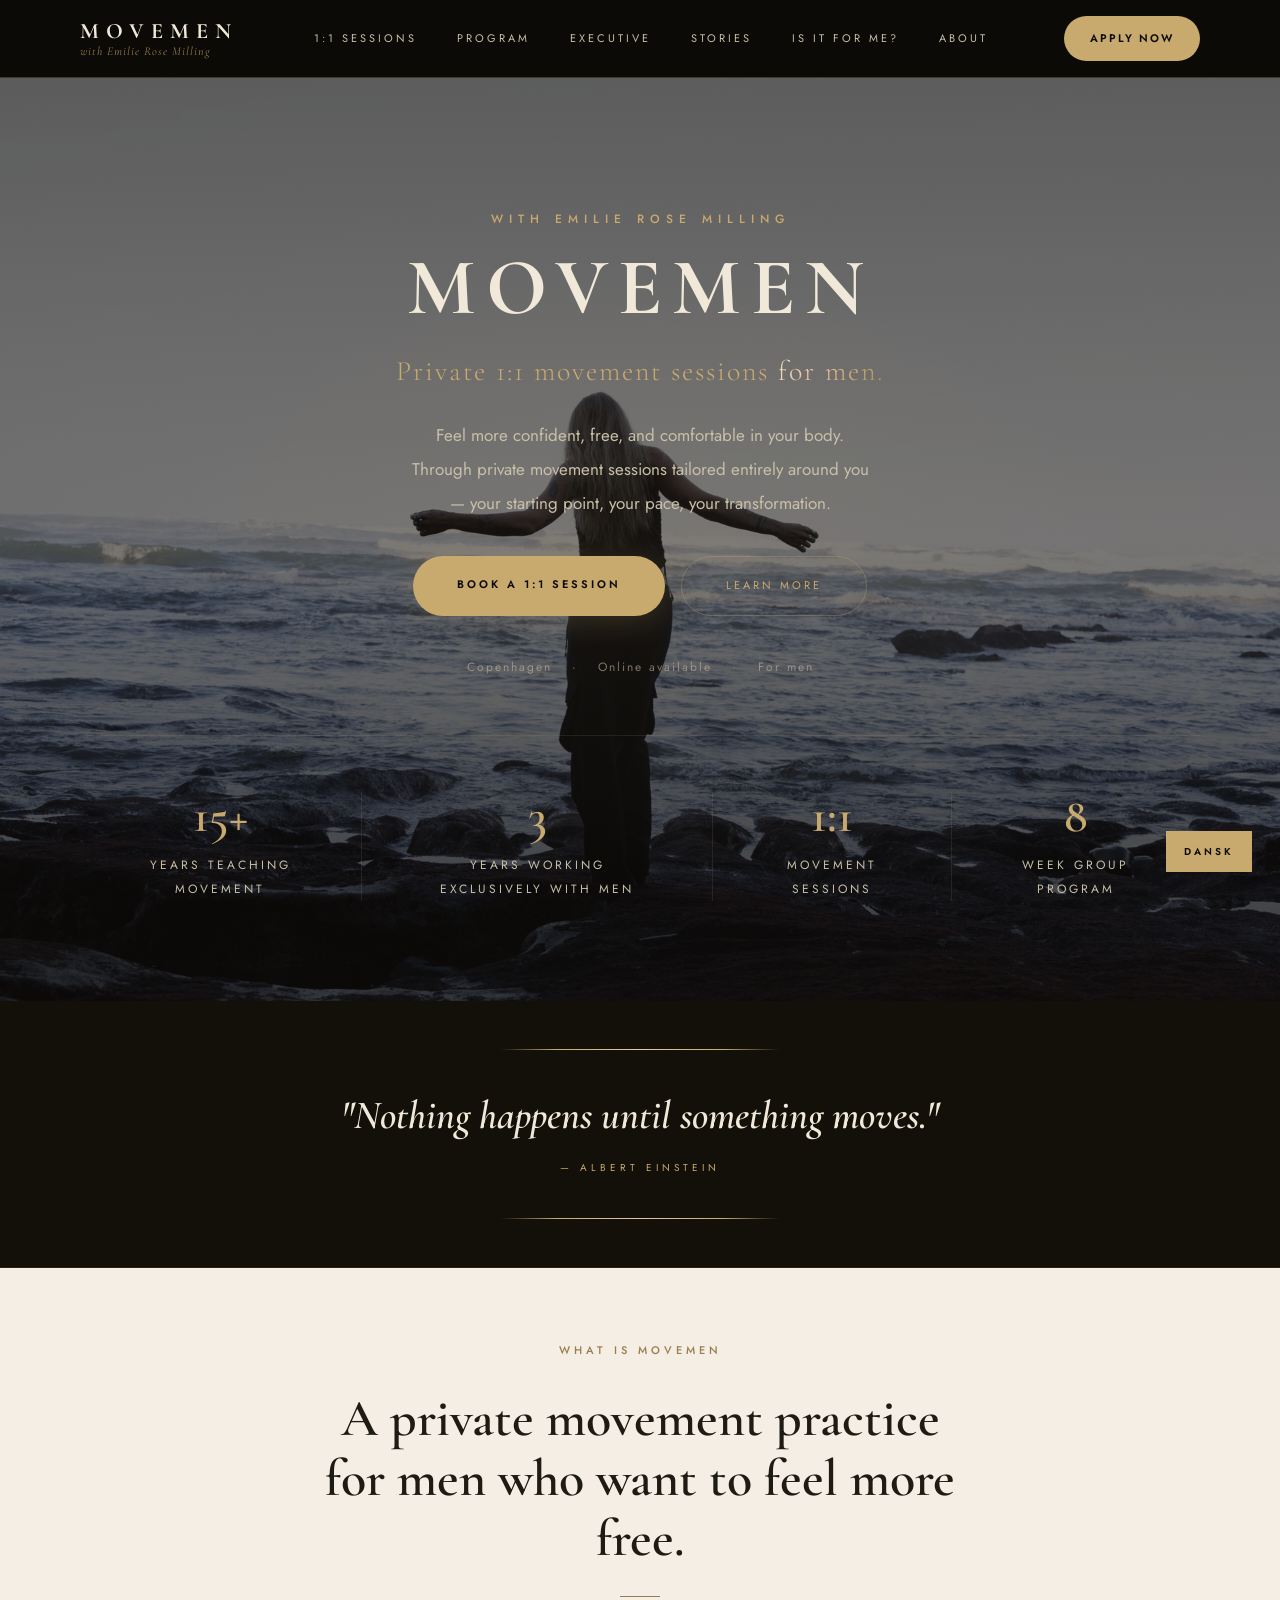
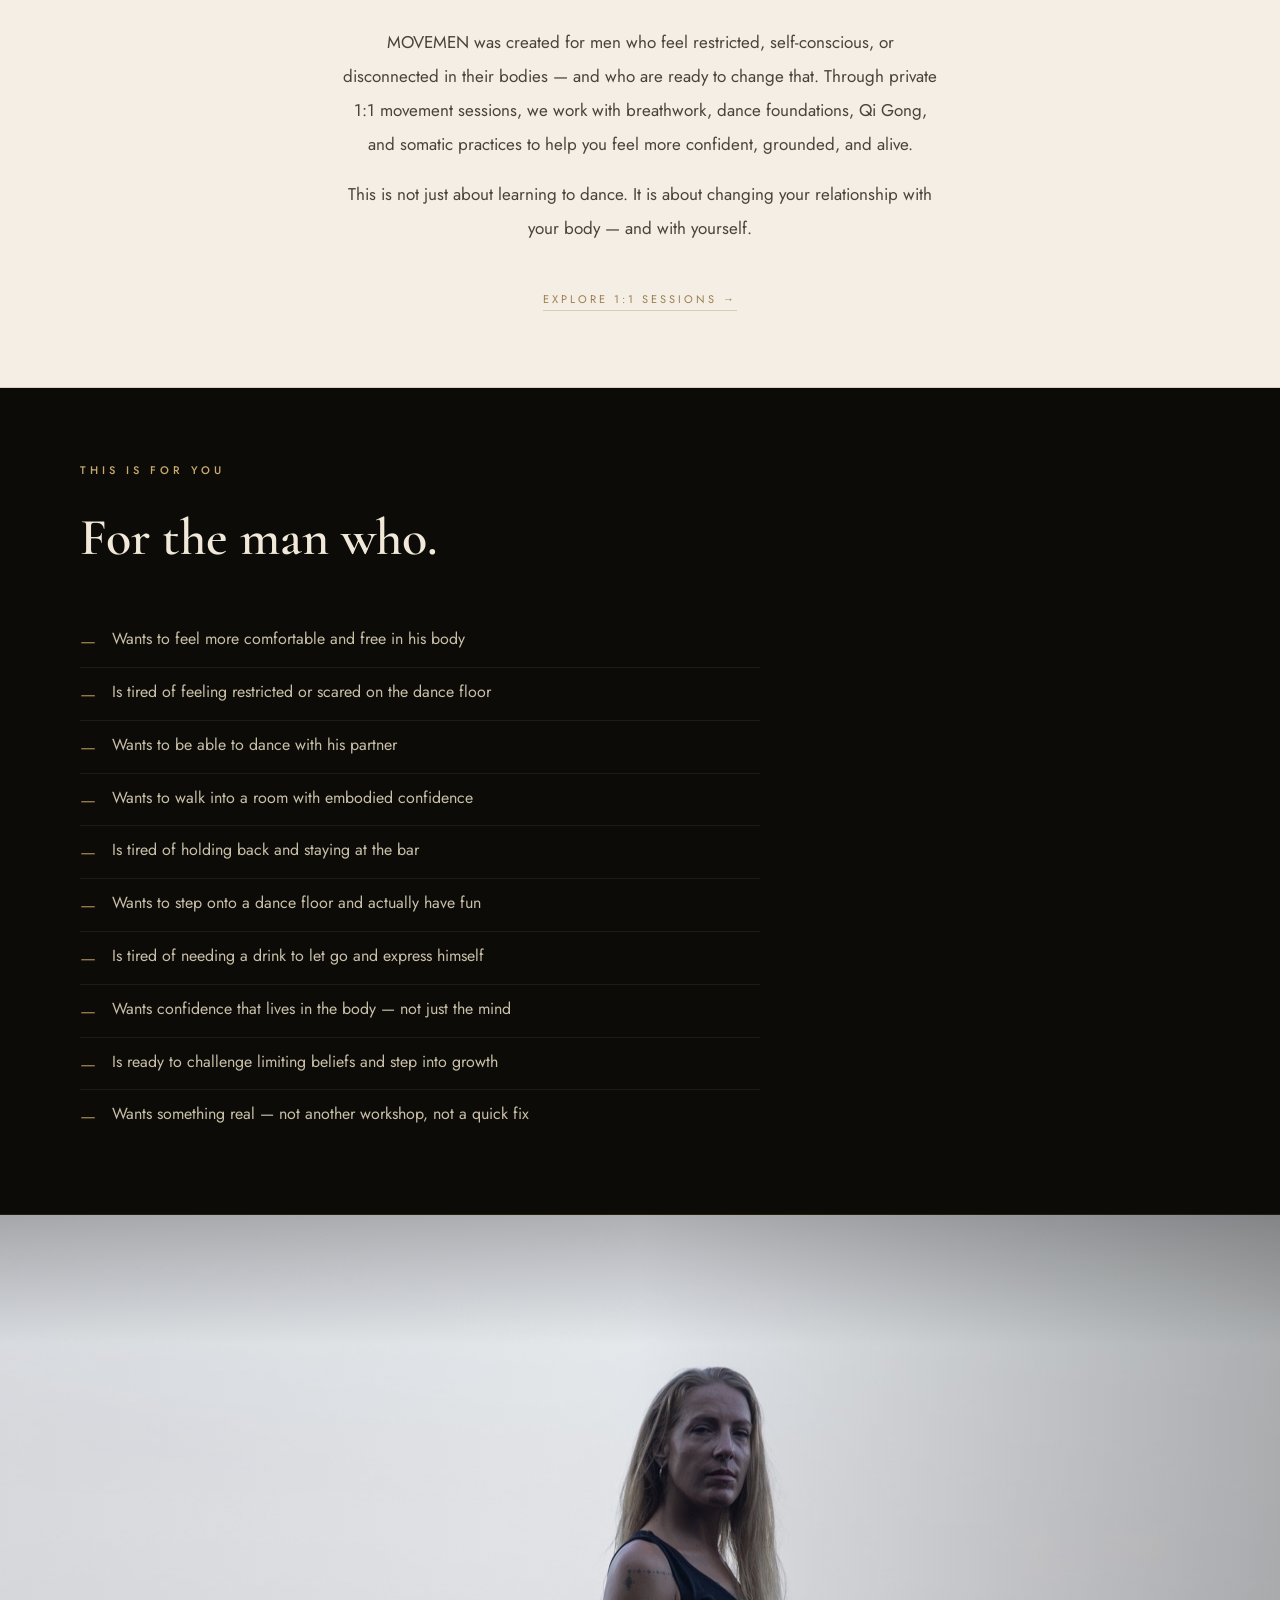
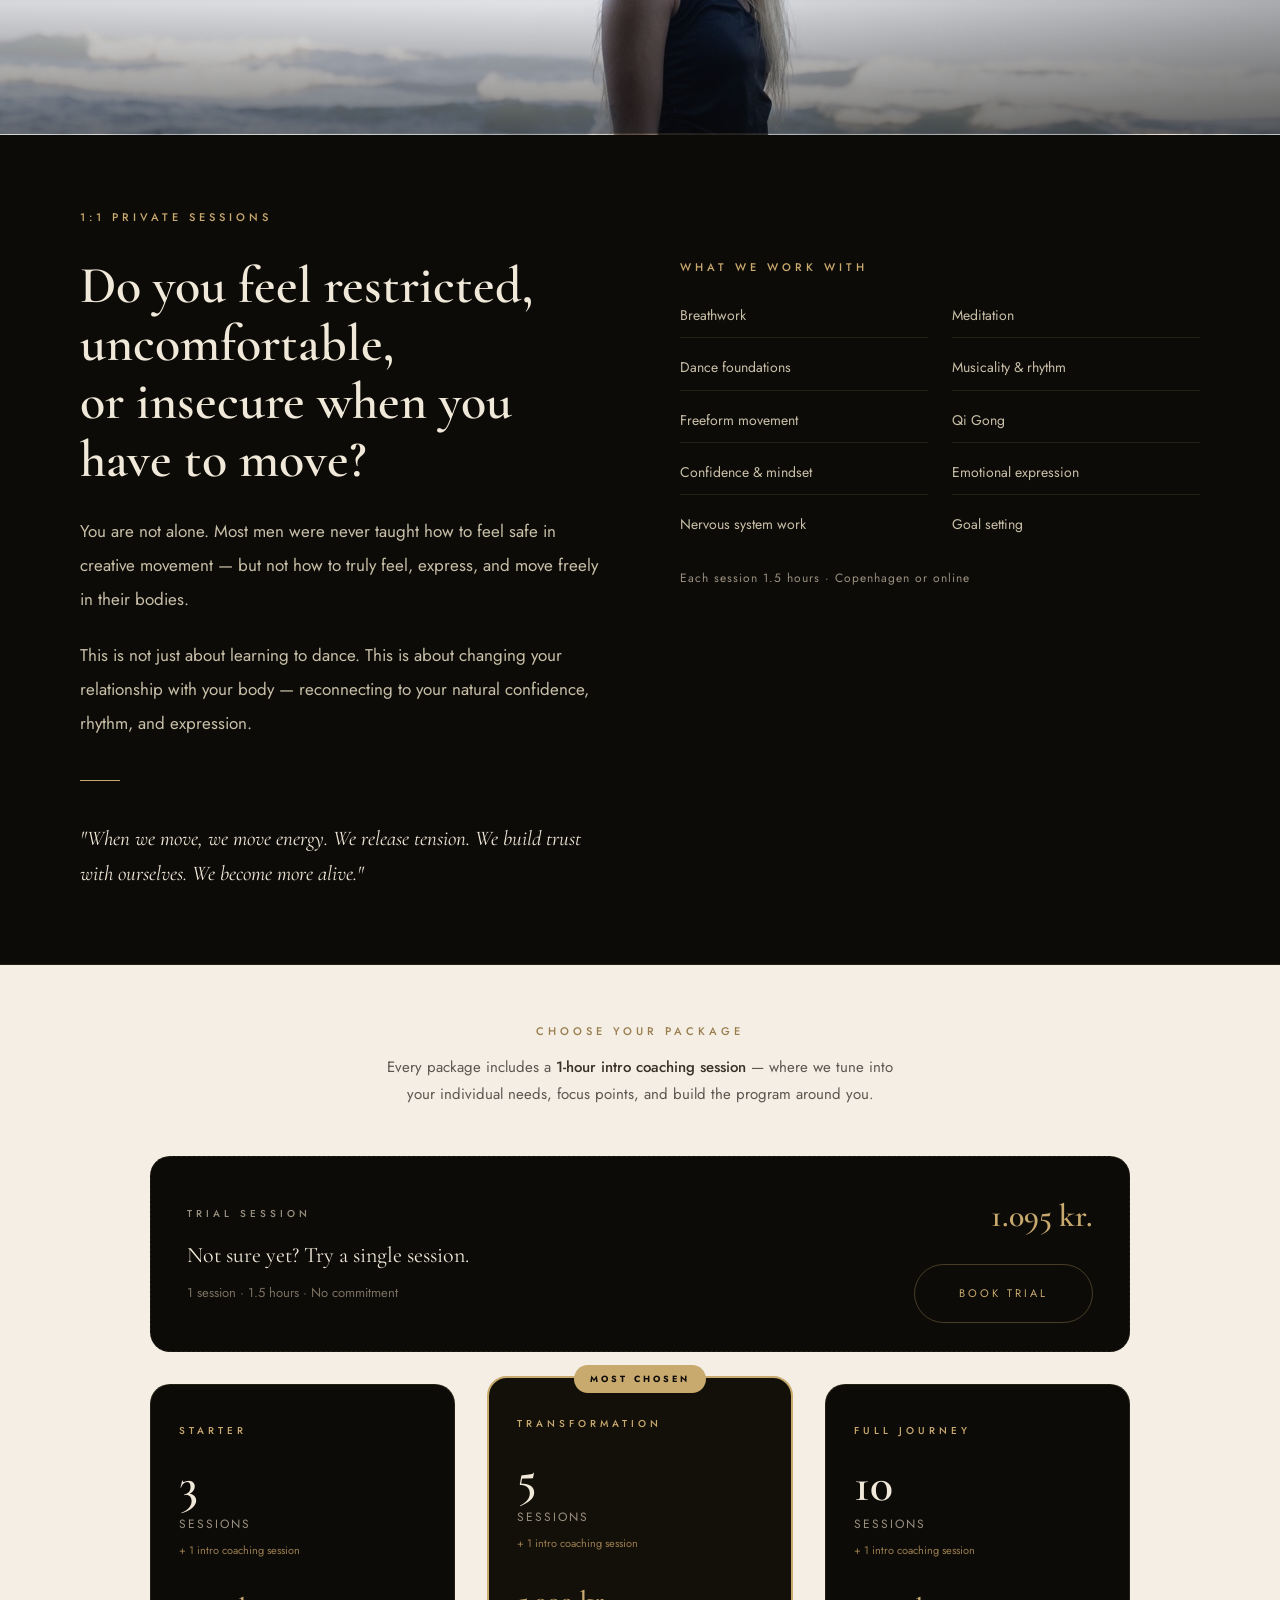
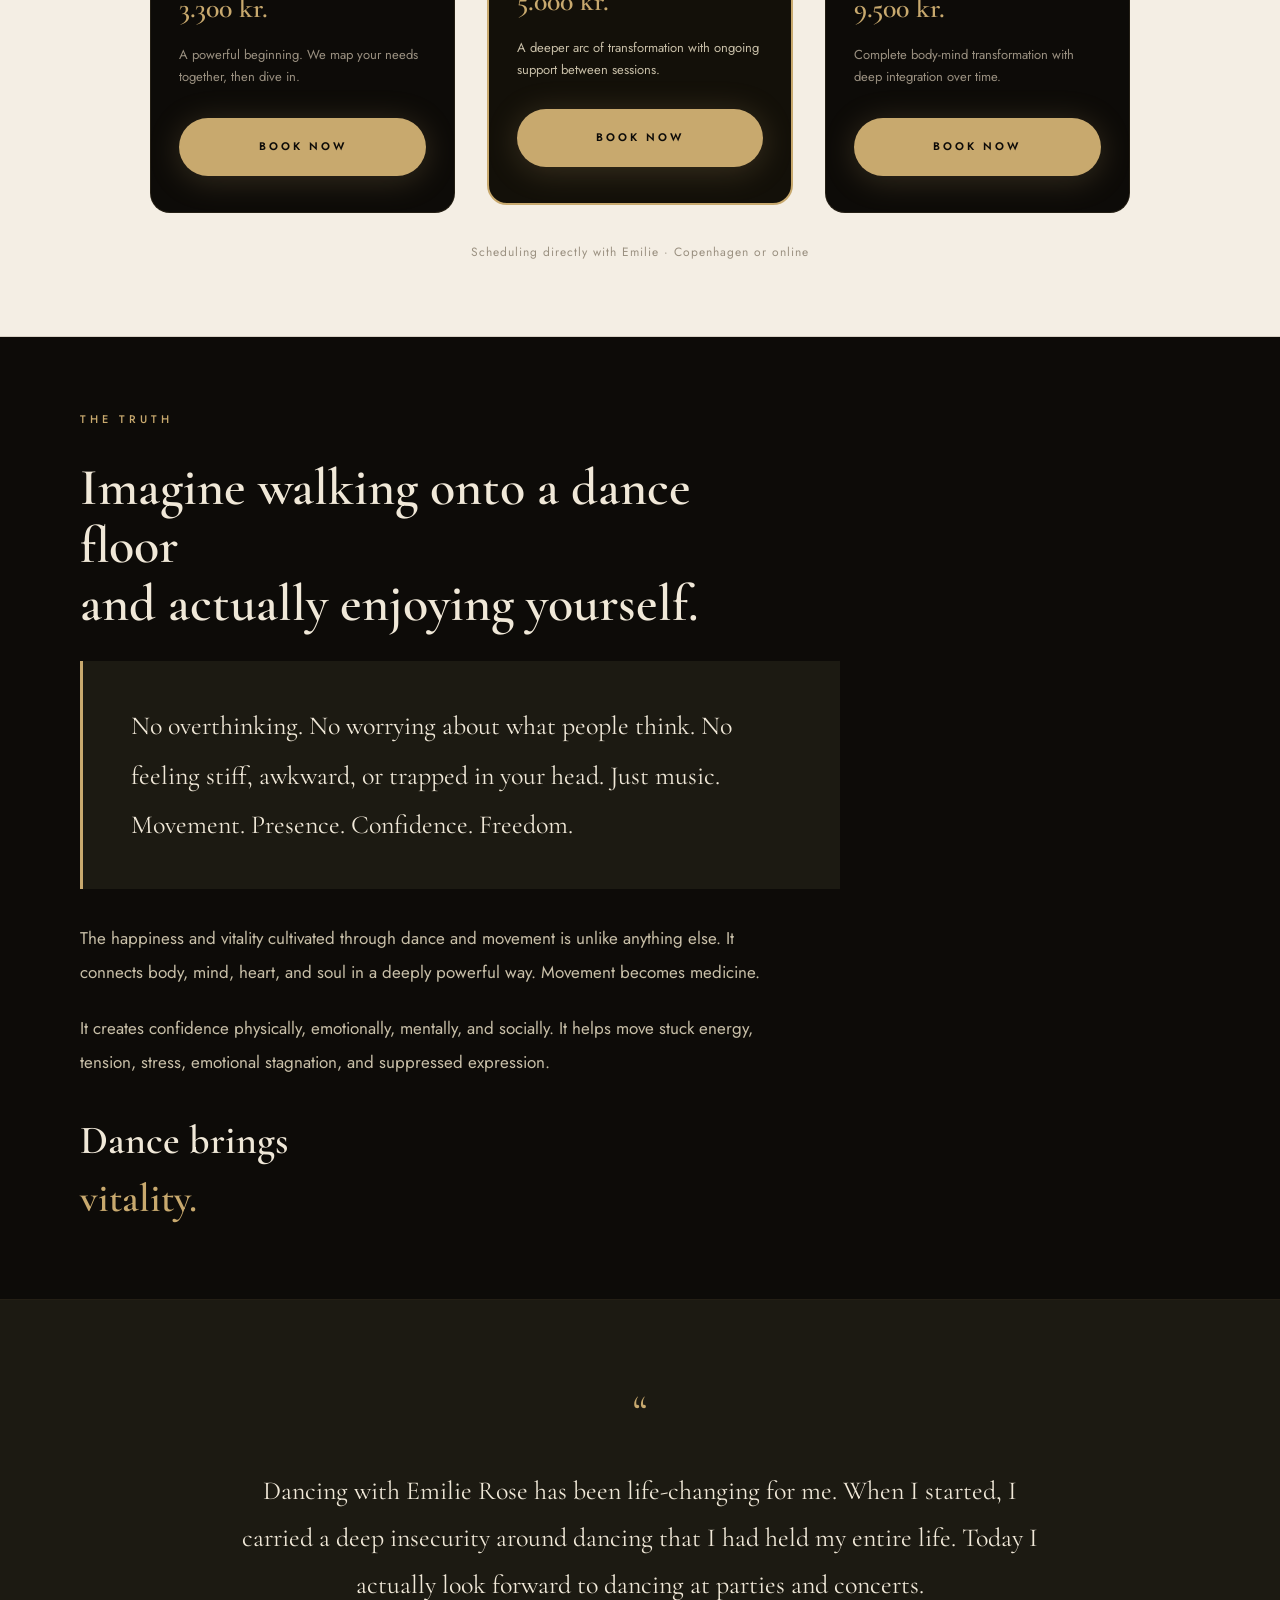
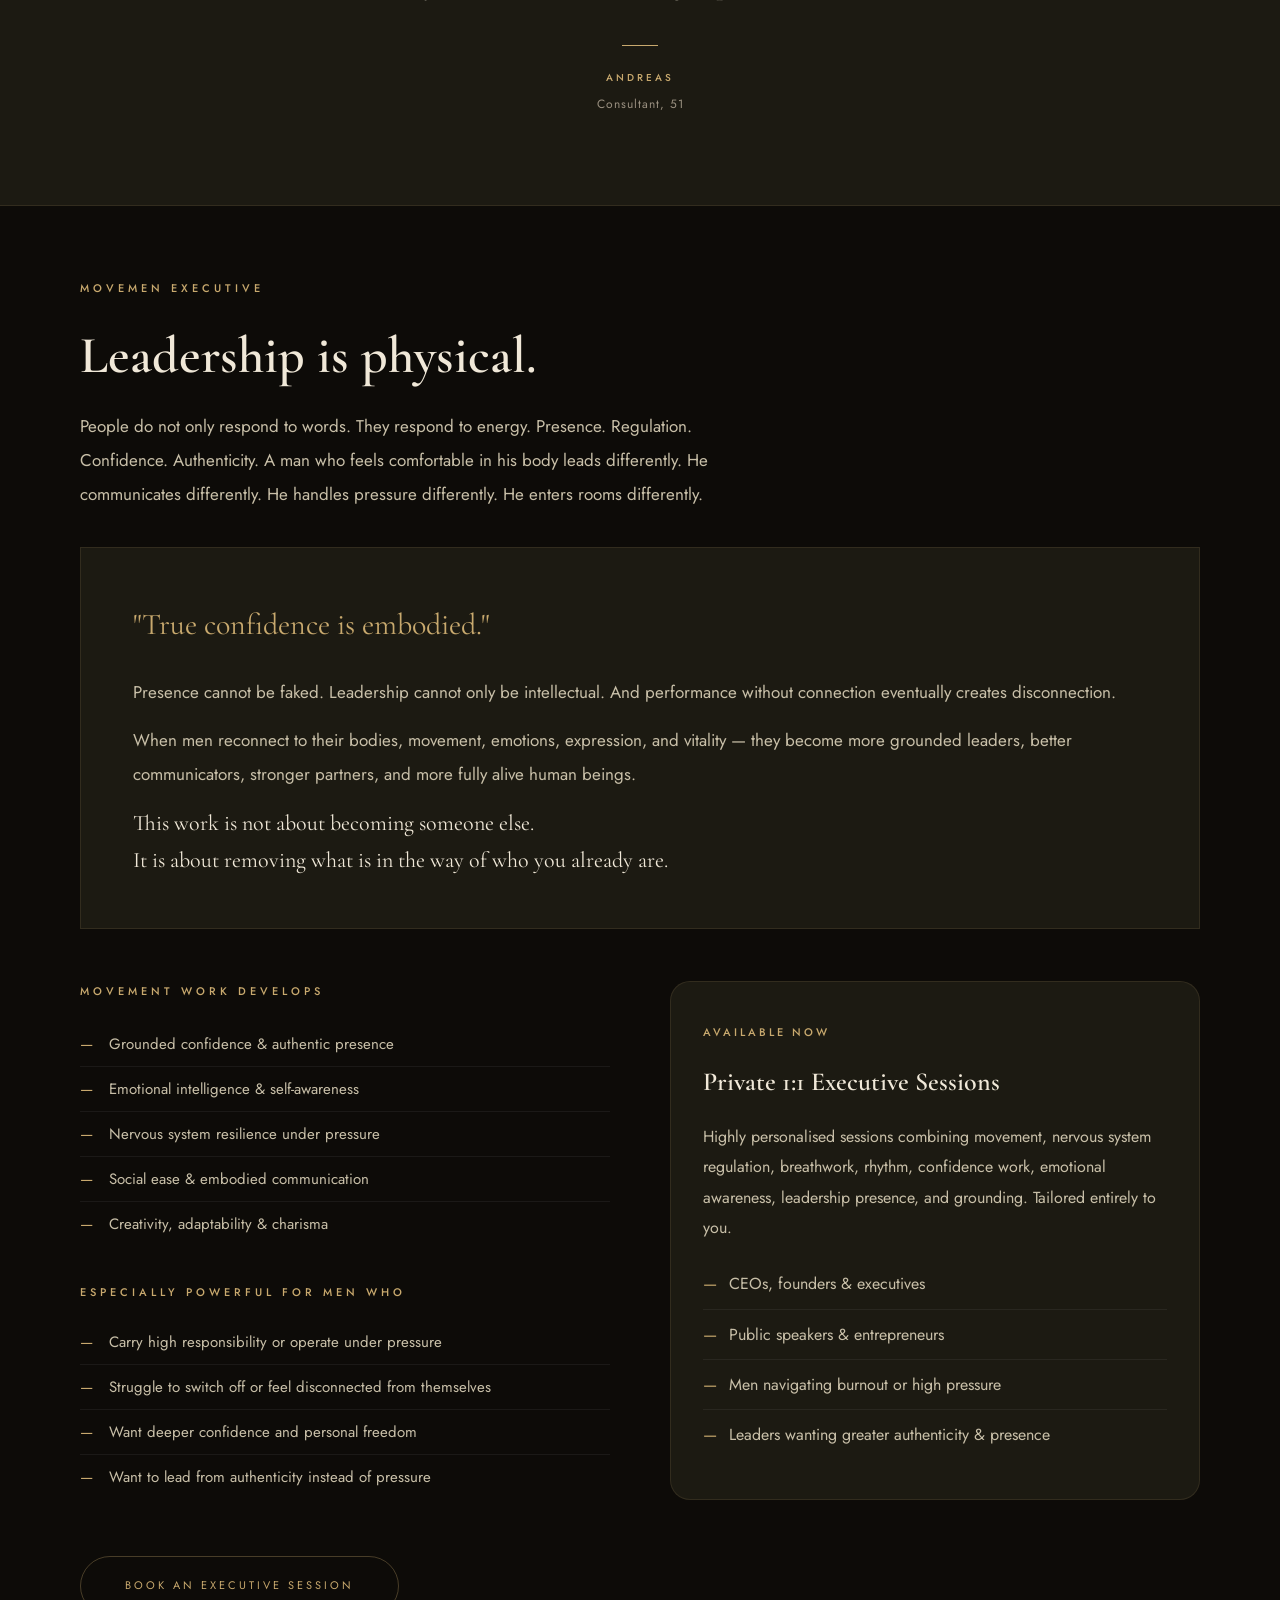
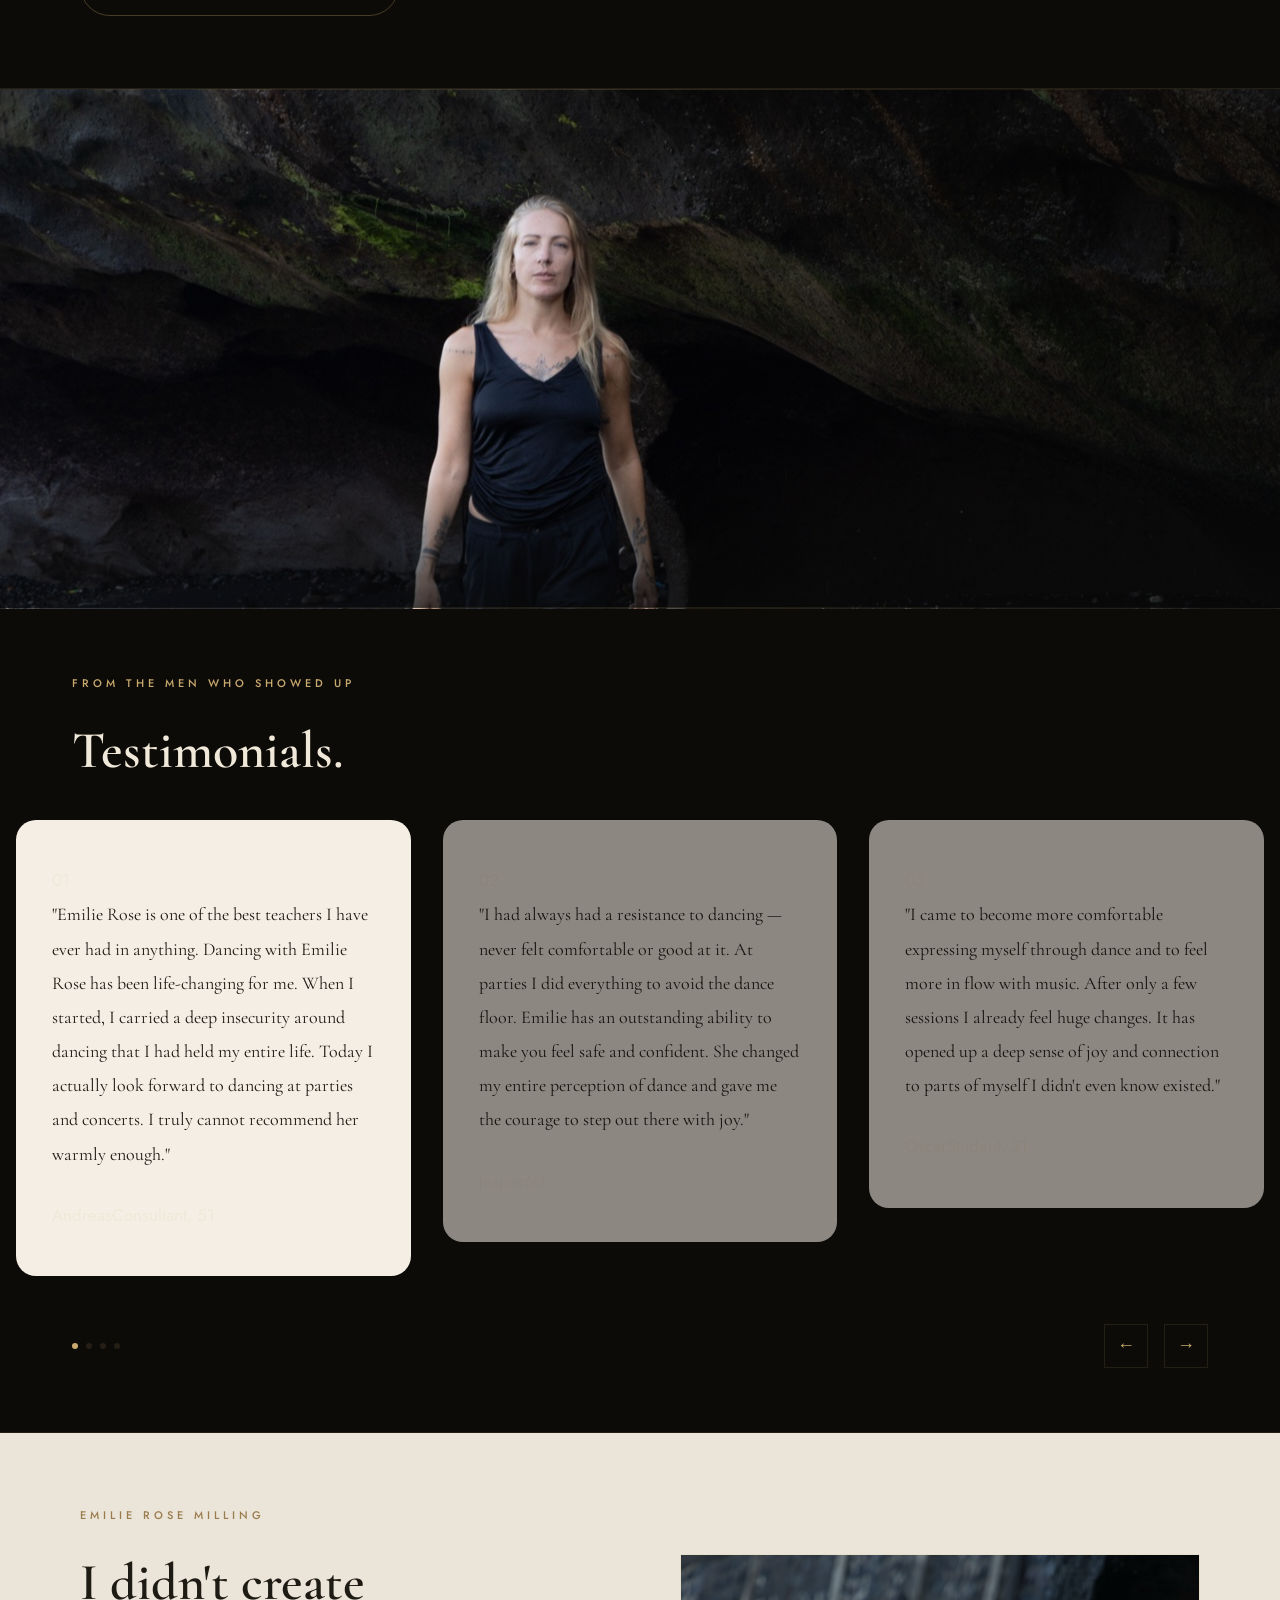
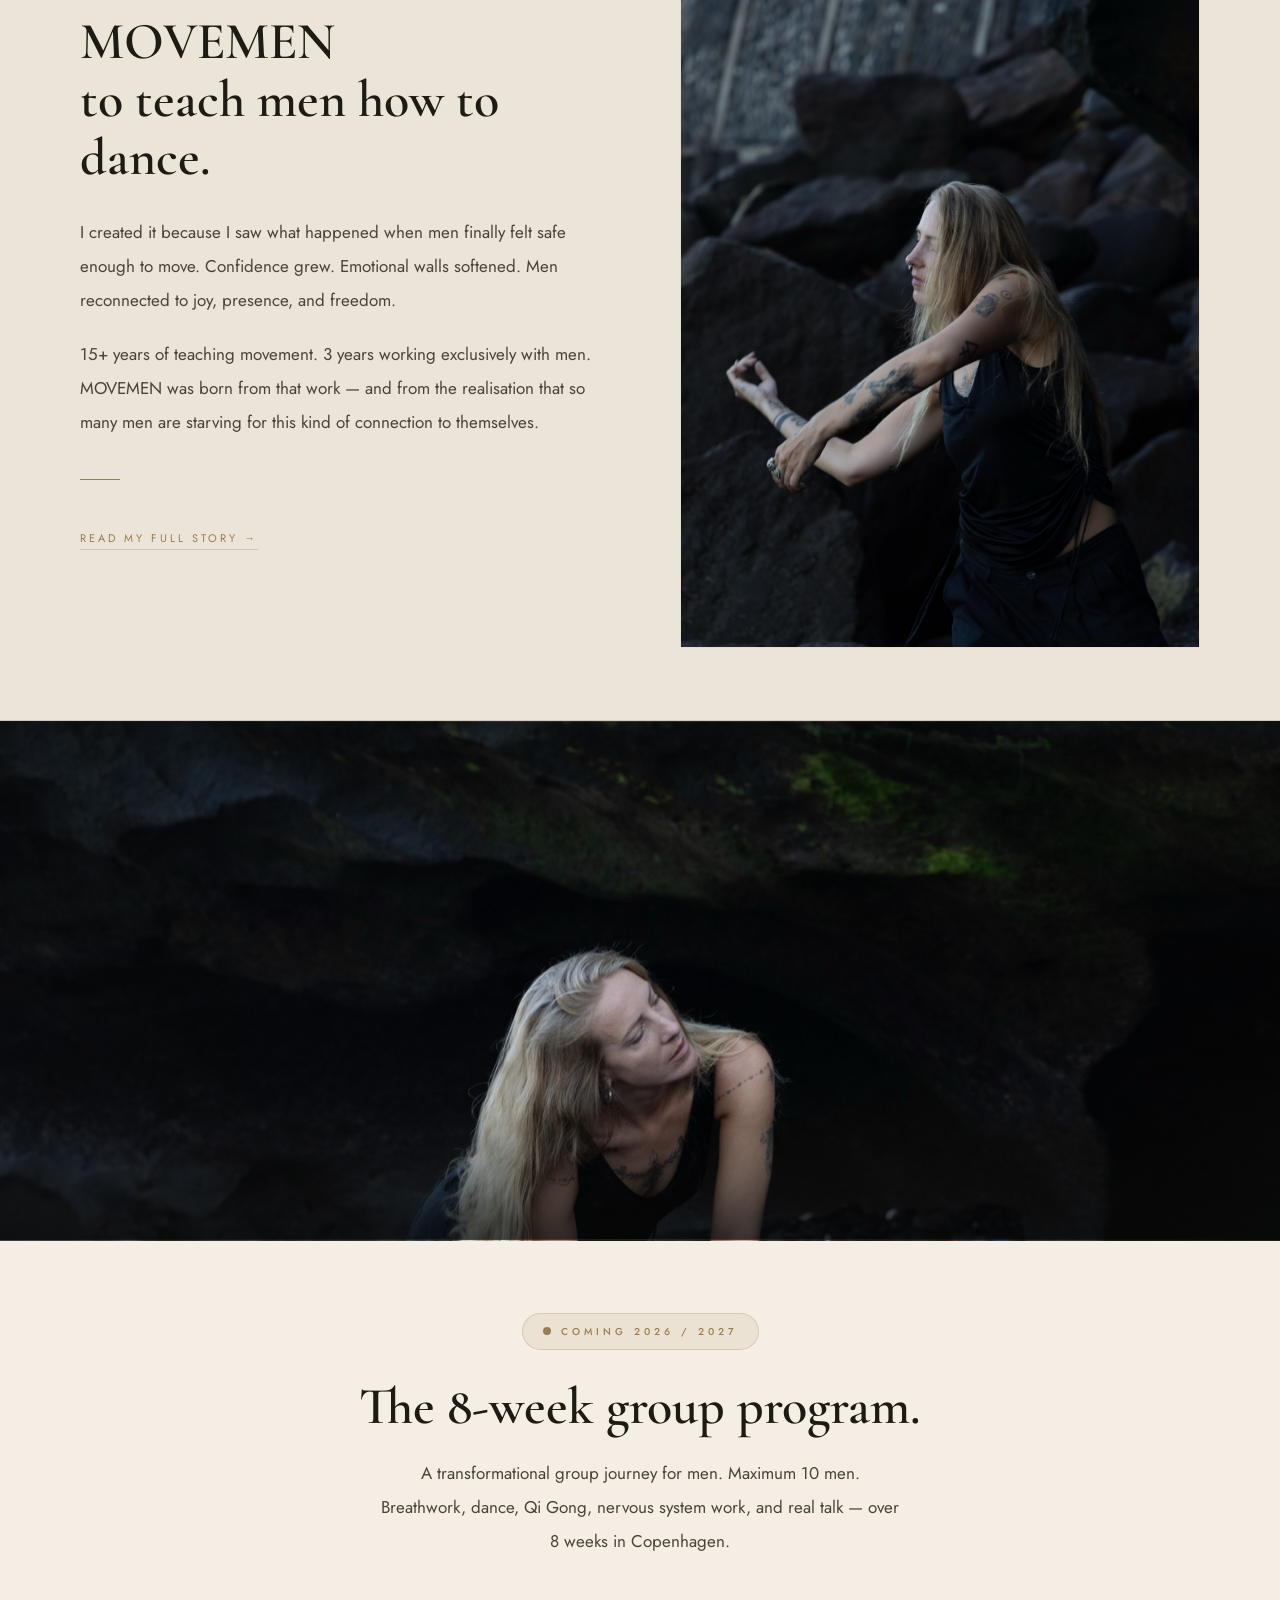
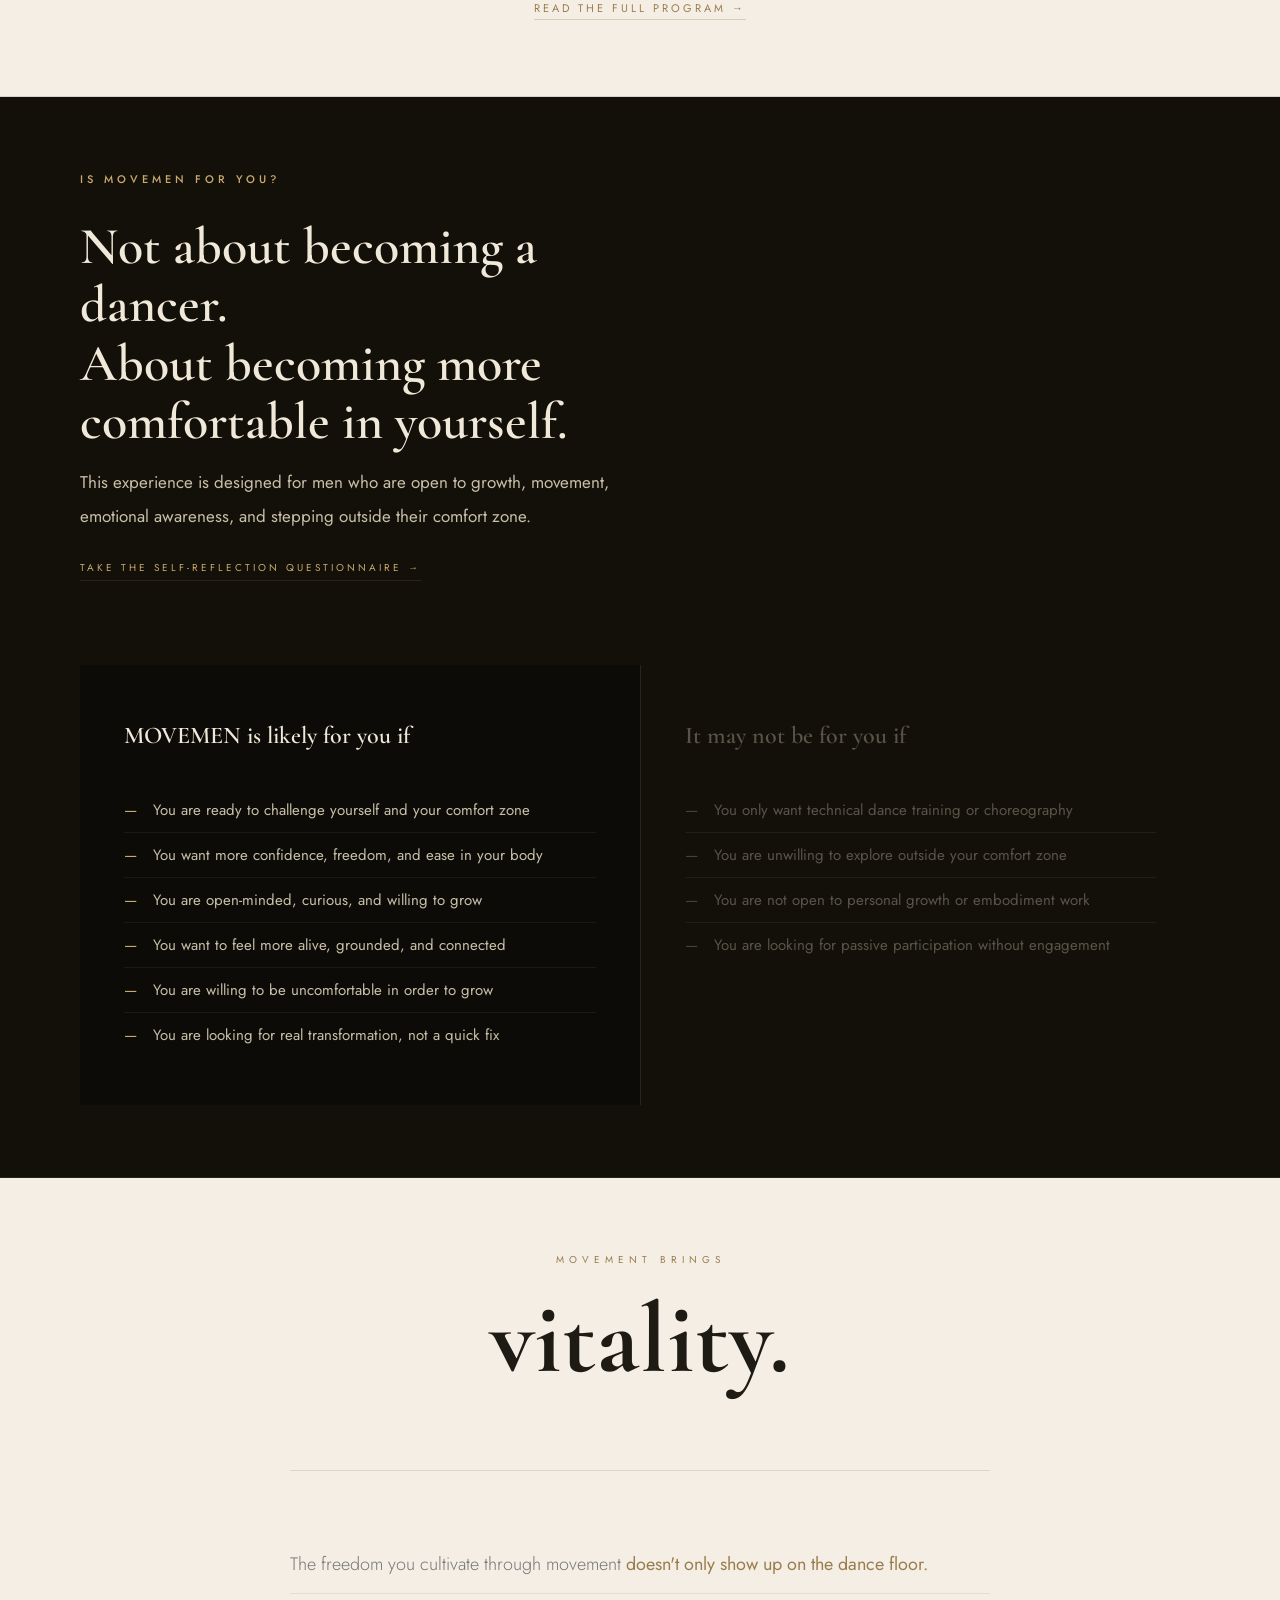
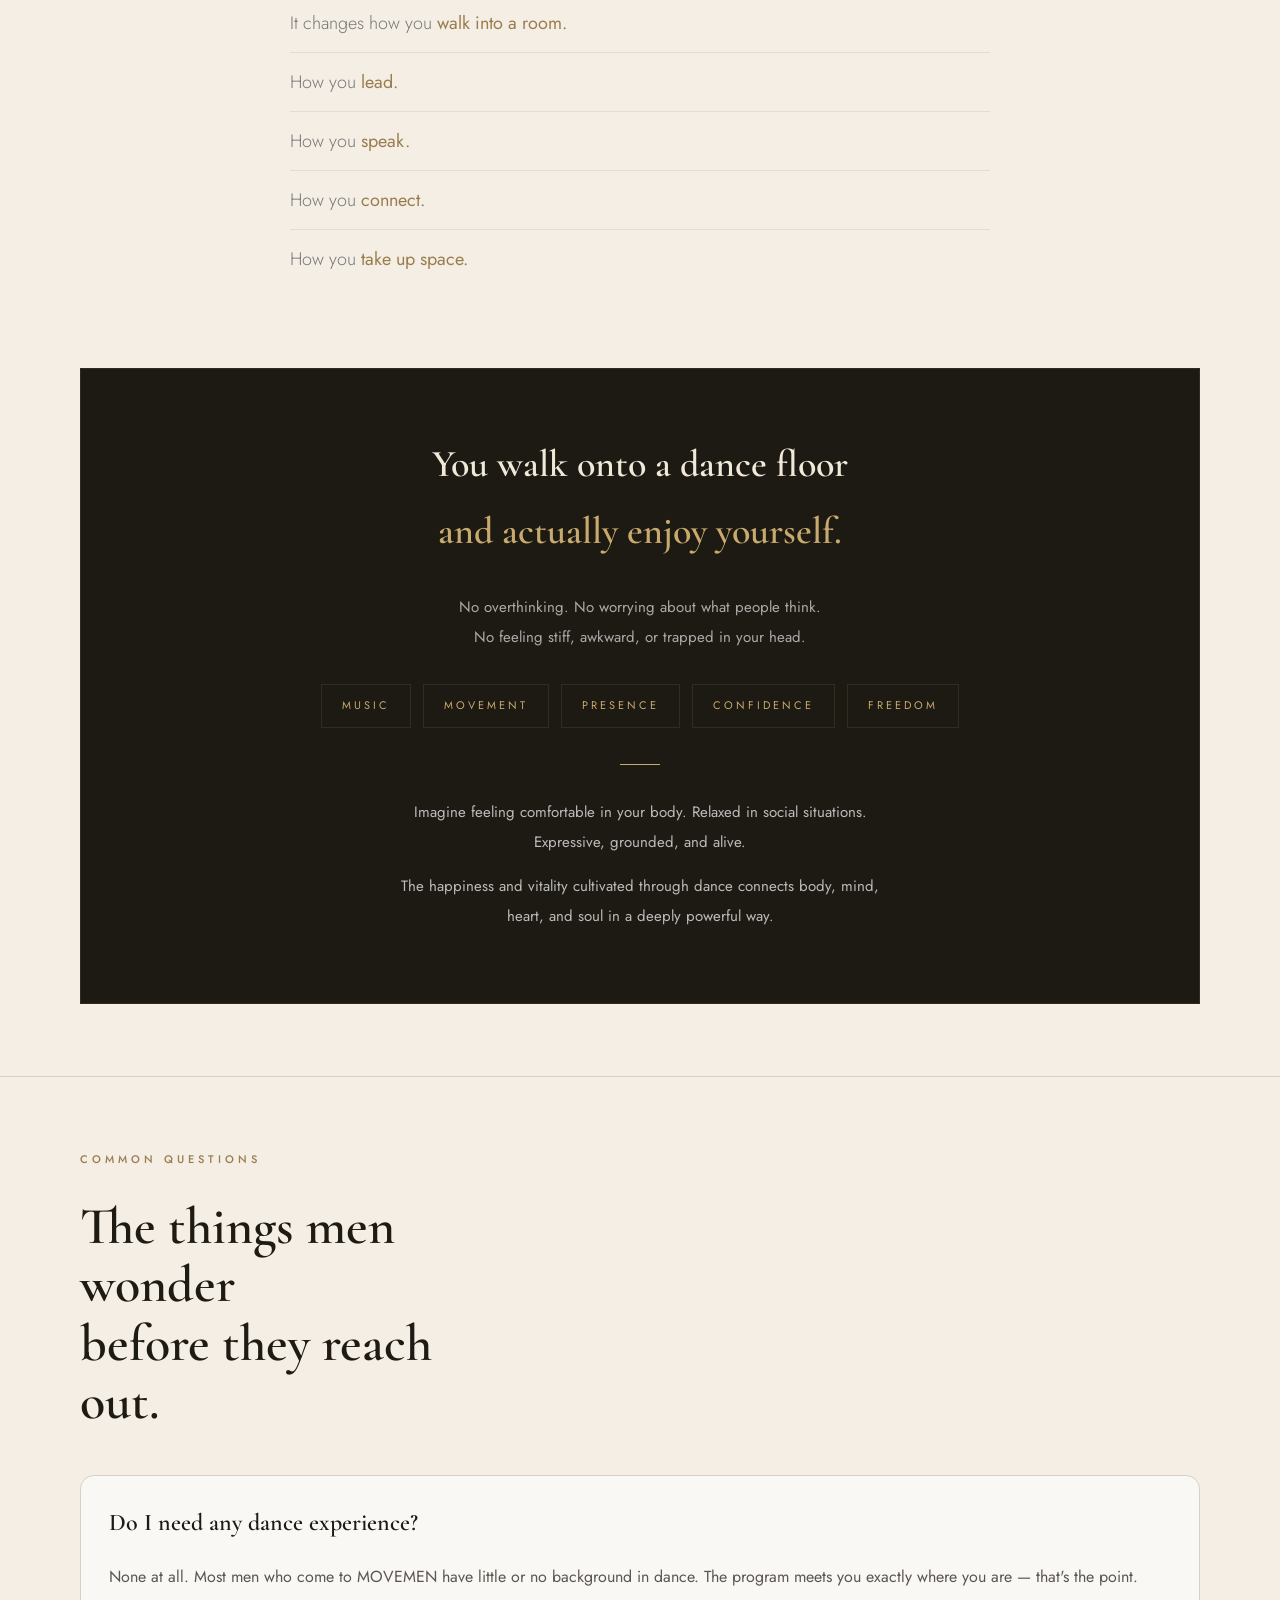
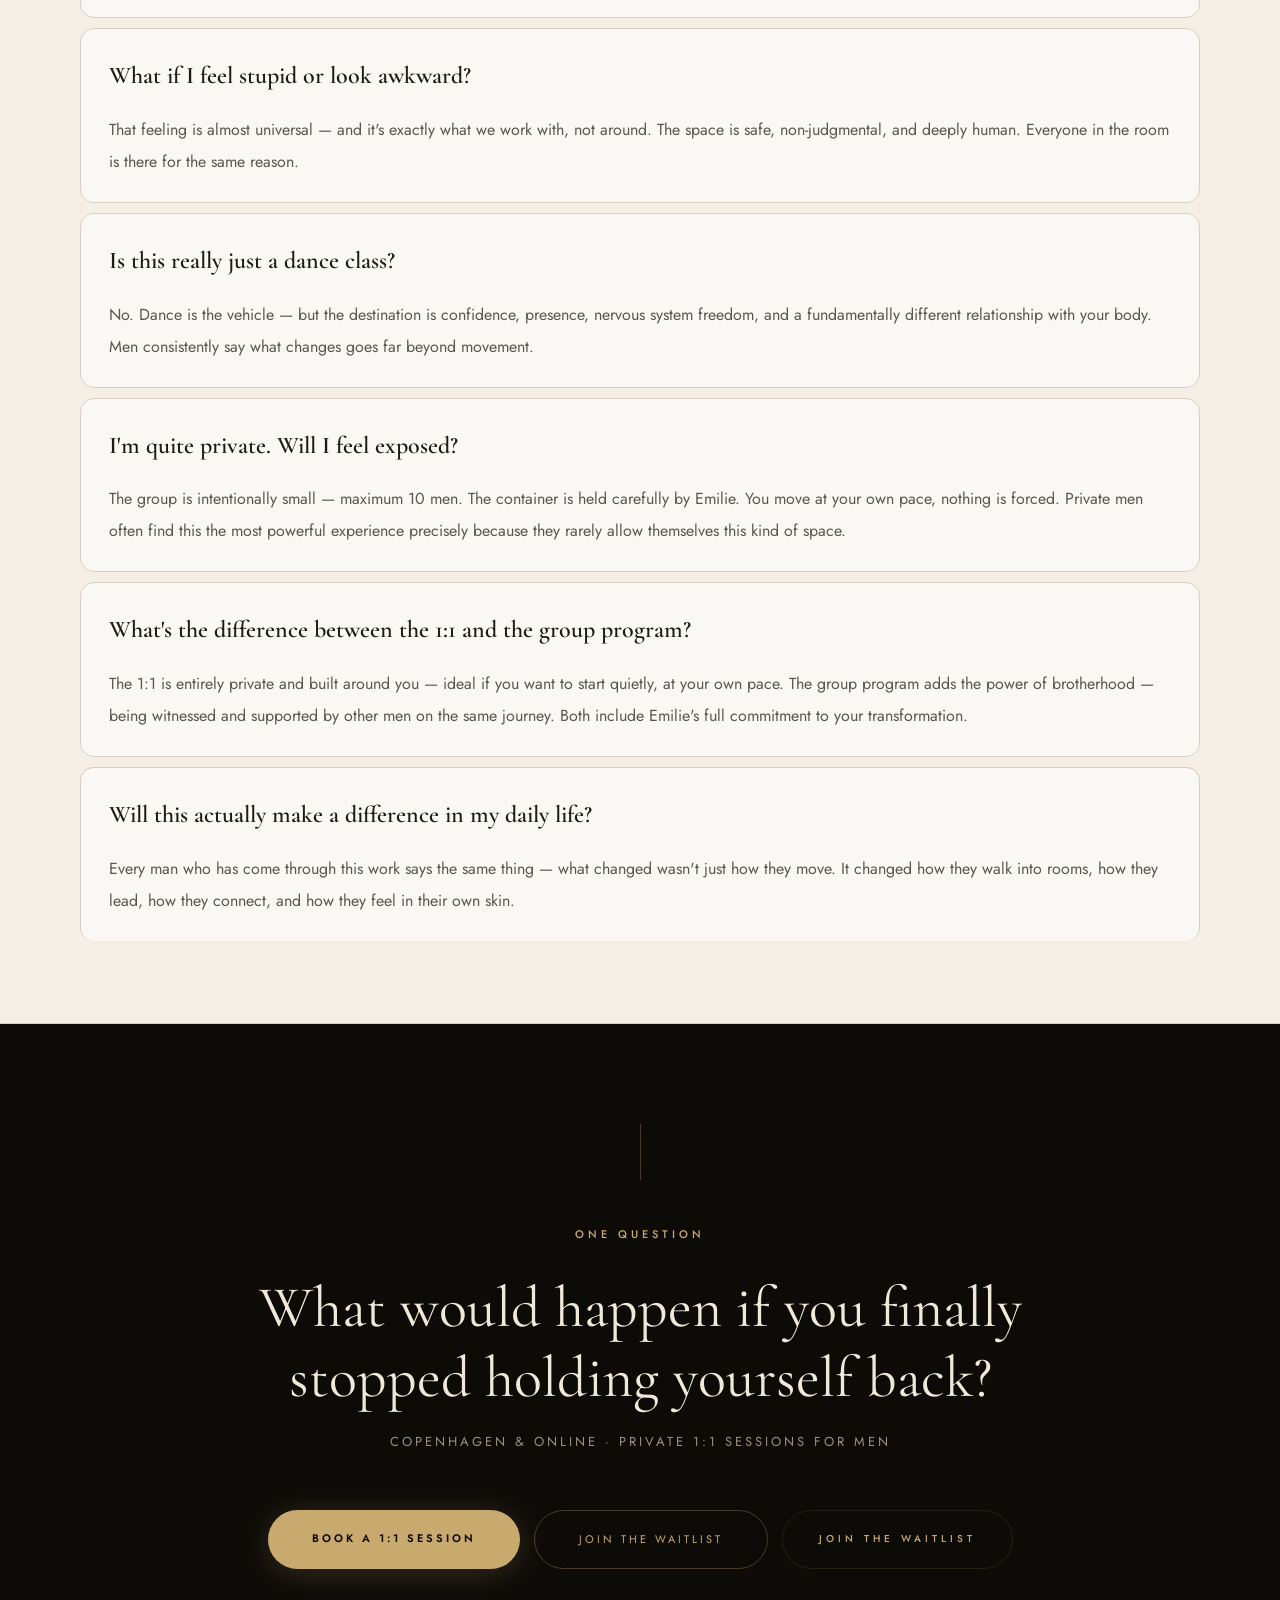
==== commit add9f003: "Replace Choose Your Path with MOVEMEN intro + fix dark/light rhythm - 'Choose your path' removed; re" ====
--- a/index.html
+++ b/index.html
@@ -140,53 +140,26 @@
   <hr class="ornament-line" style="max-width:280px;margin:40px auto 0;">
 </div>
 
-<!-- ═══════════════════════════════════════════════════════ CHOOSE YOUR PATH -->
+<!-- ═══════════════════════════════════════════════════════ WHAT IS MOVEMEN -->
+<section class="sec-lt" style="text-align:center;">
+  <span class="lbl-dk" style="display:block;text-align:center;">What is MOVEMEN</span>
+  <div class="serif-lg-dk" style="max-width:720px;margin:0 auto 28px;line-height:1.15;">
+    A private movement practice<br>for men who want to feel more free.
+  </div>
+  <hr style="width:40px;height:1px;background:var(--gold-dk);border:none;margin:0 auto 28px;">
+  <p class="body-dk" style="max-width:600px;margin:0 auto 16px;">MOVEMEN was created for men who feel restricted, self-conscious, or disconnected in their bodies — and who are ready to change that. Through private 1:1 movement sessions, we work with breathwork, dance foundations, Qi Gong, and somatic practices to help you feel more confident, grounded, and alive.</p>
+  <p class="body-dk" style="max-width:600px;margin:0 auto 36px;">This is not just about learning to dance. It is about changing your relationship with your body — and with yourself.</p>
+  <a href="#one-to-one" style="font-size:11px;letter-spacing:3px;color:var(--gold-dk);text-transform:uppercase;border-bottom:1px solid rgba(154,125,78,.3);padding-bottom:3px;text-decoration:none;">Explore 1:1 sessions →</a>
+</section>
+
+<!-- ═══════════════════════════════════════════════════════ FOR THE MAN WHO -->
 <section class="sec">
-  <div style="text-align:center;margin-bottom:52px">
-    <span class="lbl" style="justify-content:center">How to work with Emilie Rose Milling</span>
-    <div class="serif-lg" style="margin-bottom:14px">Choose your path.</div>
-    <p class="body" style="margin:0 auto;text-align:center;max-width:540px">Each offering is a held container — shaped by Emilie's teaching and your willingness to show up.</p>
-  </div>
-  <div class="offers-grid">
-    <article class="offer-card">
-      <div class="offer-img" style="background-image:url(images/about.jpg);background-size:cover;background-position:center top;"></div>
-      <div class="offer-body">
-        <div class="offer-title">1:1 private sessions</div>
-        <p class="offer-desc">Movement work built entirely around you. Your body, your history, your pace. Copenhagen or online.</p>
-        <p class="offer-price">From 3.500 kr.</p>
-        <a href="#one-to-one" class="offer-cta">View packages →</a>
-      </div>
-    </article>
-    <article class="offer-card">
-      <div class="offer-img" style="background-image:url(images/break-2.jpg);background-size:cover;background-position:center 45%;"></div>
-      <div class="offer-body">
-        <div class="offer-title">8-week group program</div>
-        <p class="offer-desc">A transformational cohort journey in Copenhagen. Maximum 10 men. Wednesdays 18:30 – 21:30.</p>
-        <p class="offer-price"><span style="font-size:10px;letter-spacing:3px;background:rgba(200,169,110,.1);border:1px solid var(--gold-d);border-radius:9999px;padding:4px 14px;text-transform:uppercase;margin-right:10px;">Coming soon</span></p>
-        <p class="offer-price">4.995 – 5.995 kr.</p>
-        <a href="program.html" class="offer-cta">Explore the program →</a>
-      </div>
-    </article>
-    <article class="offer-card">
-      <div class="offer-img" style="background-image:url(images/break-1.jpg);background-size:cover;background-position:center 25%;"></div>
-      <div class="offer-body">
-        <div class="offer-title">MOVEMEN Executive</div>
-        <p class="offer-desc">Embodied leadership through movement — presence, nervous system regulation, and depth for men who lead.</p>
-        <p class="offer-price">Private sessions available</p>
-        <a href="#executive" class="offer-cta">Learn more →</a>
-      </div>
-    </article>
-  </div>
-</section>
-
-<!-- ═══════════════════════════════════════════════════════ FOR THE MAN WHO -->
-<section class="sec-lt">
-  <span class="lbl-dk">This is for you</span>
-  <div class="serif-lg-dk" style="max-width:560px;margin-bottom:48px">
+  <span class="lbl">This is for you</span>
+  <div class="serif-lg" style="max-width:560px;margin-bottom:48px">
     For the man who.
   </div>
   <div style="max-width:680px">
-    <ul class="man-list">
+    <ul class="man-list" style="--man-color:#C8BFA8;--man-border:rgba(255,255,255,.07);">
       <li><span class="man-dash">—</span>Wants to feel more comfortable and free in his body</li>
       <li><span class="man-dash">—</span>Is tired of feeling restricted or scared on the dance floor</li>
       <li><span class="man-dash">—</span>Wants to be able to dance with his partner</li>
@@ -242,10 +215,10 @@
 </section>
 
 <!-- PACKAGES -->
-<section class="sec-off" style="padding-top:56px;padding-bottom:72px;">
+<section class="sec-lt" style="padding-top:56px;padding-bottom:72px;">
   <div style="text-align:center;margin-bottom:48px;">
-    <span class="lbl" style="display:block;text-align:center;margin-bottom:12px;">Choose your package</span>
-    <p style="font-size:15px;color:#9A9080;max-width:520px;margin:0 auto;line-height:1.8;">Every package includes a <strong style="color:#C8BFA8;font-weight:500;">1-hour intro coaching session</strong> — where we tune into your individual needs, focus points, and build the program around you.</p>
+    <span class="lbl-dk" style="display:block;text-align:center;margin-bottom:12px;">Choose your package</span>
+    <p style="font-size:15px;color:#5C5650;max-width:520px;margin:0 auto;line-height:1.8;">Every package includes a <strong style="color:#3A3028;font-weight:500;">1-hour intro coaching session</strong> — where we tune into your individual needs, focus points, and build the program around you.</p>
   </div>
 
   <!-- Trial — single session, no coaching -->
@@ -458,17 +431,17 @@
 
 
 <!-- ═══════════════════════════════════════════════════════ ABOUT -->
-<section class="sec-off" id="about">
-  <span class="lbl">Emilie Rose Milling</span>
+<section class="sec-lt2" id="about">
+  <span class="lbl-dk">Emilie Rose Milling</span>
   <div class="two-col">
     <div>
-      <div class="serif-lg" style="margin-bottom:28px">
+      <div class="serif-lg-dk" style="margin-bottom:28px">
         I didn't create MOVEMEN<br>to teach men how to dance.
       </div>
-      <p class="body">I created it because I saw what happened when men finally felt safe enough to move. Confidence grew. Emotional walls softened. Men reconnected to joy, presence, and freedom.</p>
-      <p class="body">15+ years of teaching movement. 3 years working specifically with men. MOVEMEN was born from that work — and from the realisation that so many men are starving for this kind of connection to themselves.</p>
-      <span class="gl"></span>
-      <a href="about.html" style="font-size:11px;letter-spacing:3px;color:var(--gold);text-transform:uppercase;border-bottom:1px solid var(--gold-d);padding-bottom:3px;">Read my full story →</a>
+      <p class="body-dk">I created it because I saw what happened when men finally felt safe enough to move. Confidence grew. Emotional walls softened. Men reconnected to joy, presence, and freedom.</p>
+      <p class="body-dk">15+ years of teaching movement. 3 years working exclusively with men. MOVEMEN was born from that work — and from the realisation that so many men are starving for this kind of connection to themselves.</p>
+      <span class="gl-dk"></span>
+      <a href="about.html" style="font-size:11px;letter-spacing:3px;color:var(--gold-dk);text-transform:uppercase;border-bottom:1px solid rgba(154,125,78,.3);padding-bottom:3px;">Read my full story →</a>
     </div>
     <div>
       <div class="photo" style="padding:0;overflow:hidden;background:none;">
@@ -583,9 +556,9 @@
 </section>
 
 <!-- ═══════════════════════════════════════════════════════ FAQ -->
-<section class="sec">
-  <span class="lbl">Common questions</span>
-  <div class="serif-lg" style="max-width:440px;margin-bottom:44px">
+<section class="sec-lt">
+  <span class="lbl-dk">Common questions</span>
+  <div class="serif-lg-dk" style="max-width:440px;margin-bottom:44px">
     The things men wonder<br>before they reach out.
   </div>
   <div class="fq"><div class="fq-q">Do I need any dance experience?</div><div class="fq-a">None at all. Most men who come to MOVEMEN have little or no background in dance. The program meets you exactly where you are — that's the point.</div></div>
--- a/css/style.css
+++ b/css/style.css
@@ -246,8 +246,8 @@
 .man-list { list-style: none; }
 .man-list li {
   display: flex; gap: 16px; align-items: flex-start;
-  font-size: 16px; color: #4A4438; padding: 11px 0;
-  border-bottom: 1px solid rgba(0,0,0,.07); font-weight: 400; line-height: 1.6;
+  font-size: 16px; color: var(--man-color, #4A4438); padding: 11px 0;
+  border-bottom: 1px solid var(--man-border, rgba(0,0,0,.07)); font-weight: 400; line-height: 1.6;
 }
 .man-list li:last-child { border-bottom: none; }
 .man-dash { color: var(--gold-dk); flex-shrink: 0; font-size: 18px; margin-top: 1px; }
@@ -393,10 +393,10 @@
 .dash { color: var(--gold); flex-shrink: 0; }
 
 /* ─── FAQ ───────────────────────────────────────────────── */
-.fq { padding: 24px 28px; border: 1px solid var(--gold-d); border-radius: 14px; margin-bottom: 10px; }
+.fq { padding: 24px 28px; border: 1px solid #D8D0C4; border-radius: 14px; margin-bottom: 10px; background: var(--cream-elevated, #faf8f5); }
 .fq:last-child { border-bottom: none; }
-.fq-q { font-family: var(--serif); font-size: 24px; color: var(--white); margin-bottom: 14px; font-weight: 600; }
-.fq-a { font-size: 16px; color: #C8BFA8; line-height: 2; font-weight: 400; }
+.fq-q { font-family: var(--serif); font-size: 24px; color: var(--dark); margin-bottom: 14px; font-weight: 600; }
+.fq-a { font-size: 16px; color: #5C5650; line-height: 2; font-weight: 400; }
 
 /* ─── 1:1 PACKAGES ──────────────────────────────────────── */
 .pkg-grid { display: grid; grid-template-columns: repeat(3,1fr); gap: 1px; background: var(--gold-d); margin-top: 40px; }
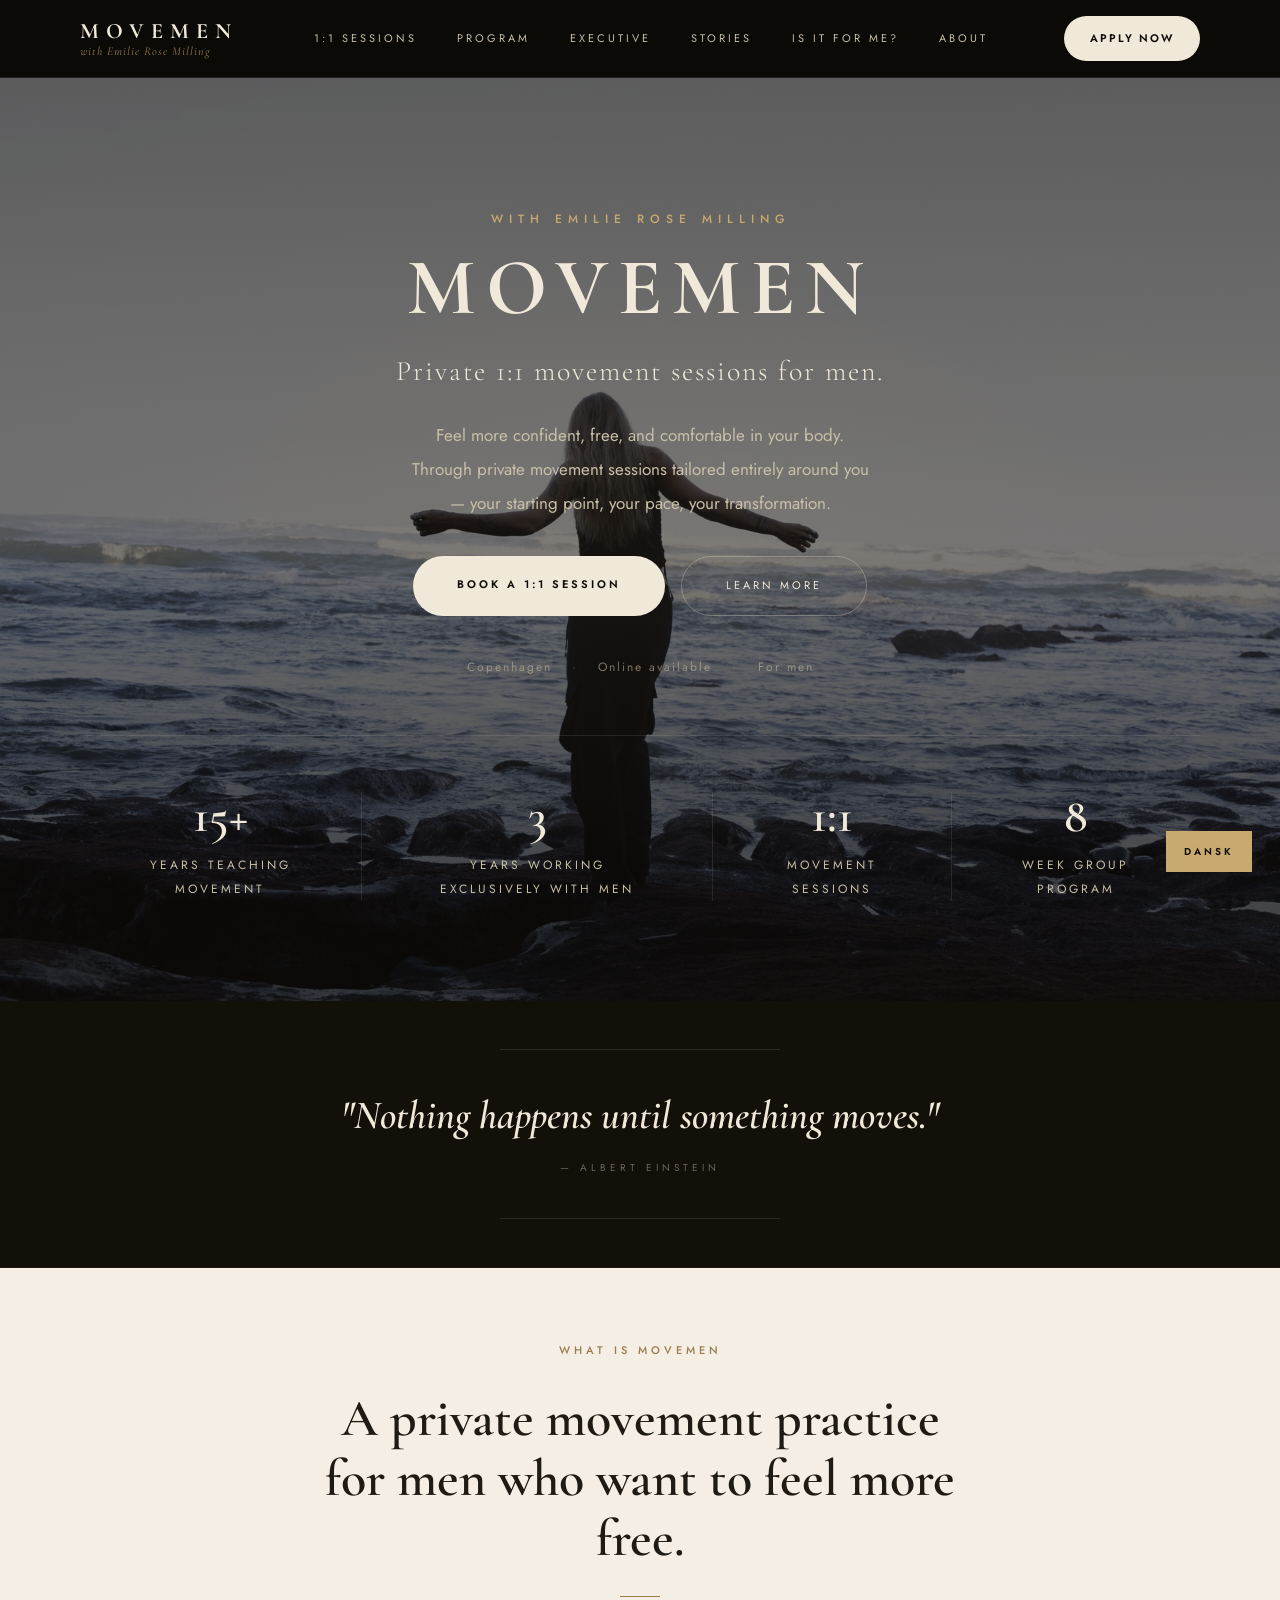
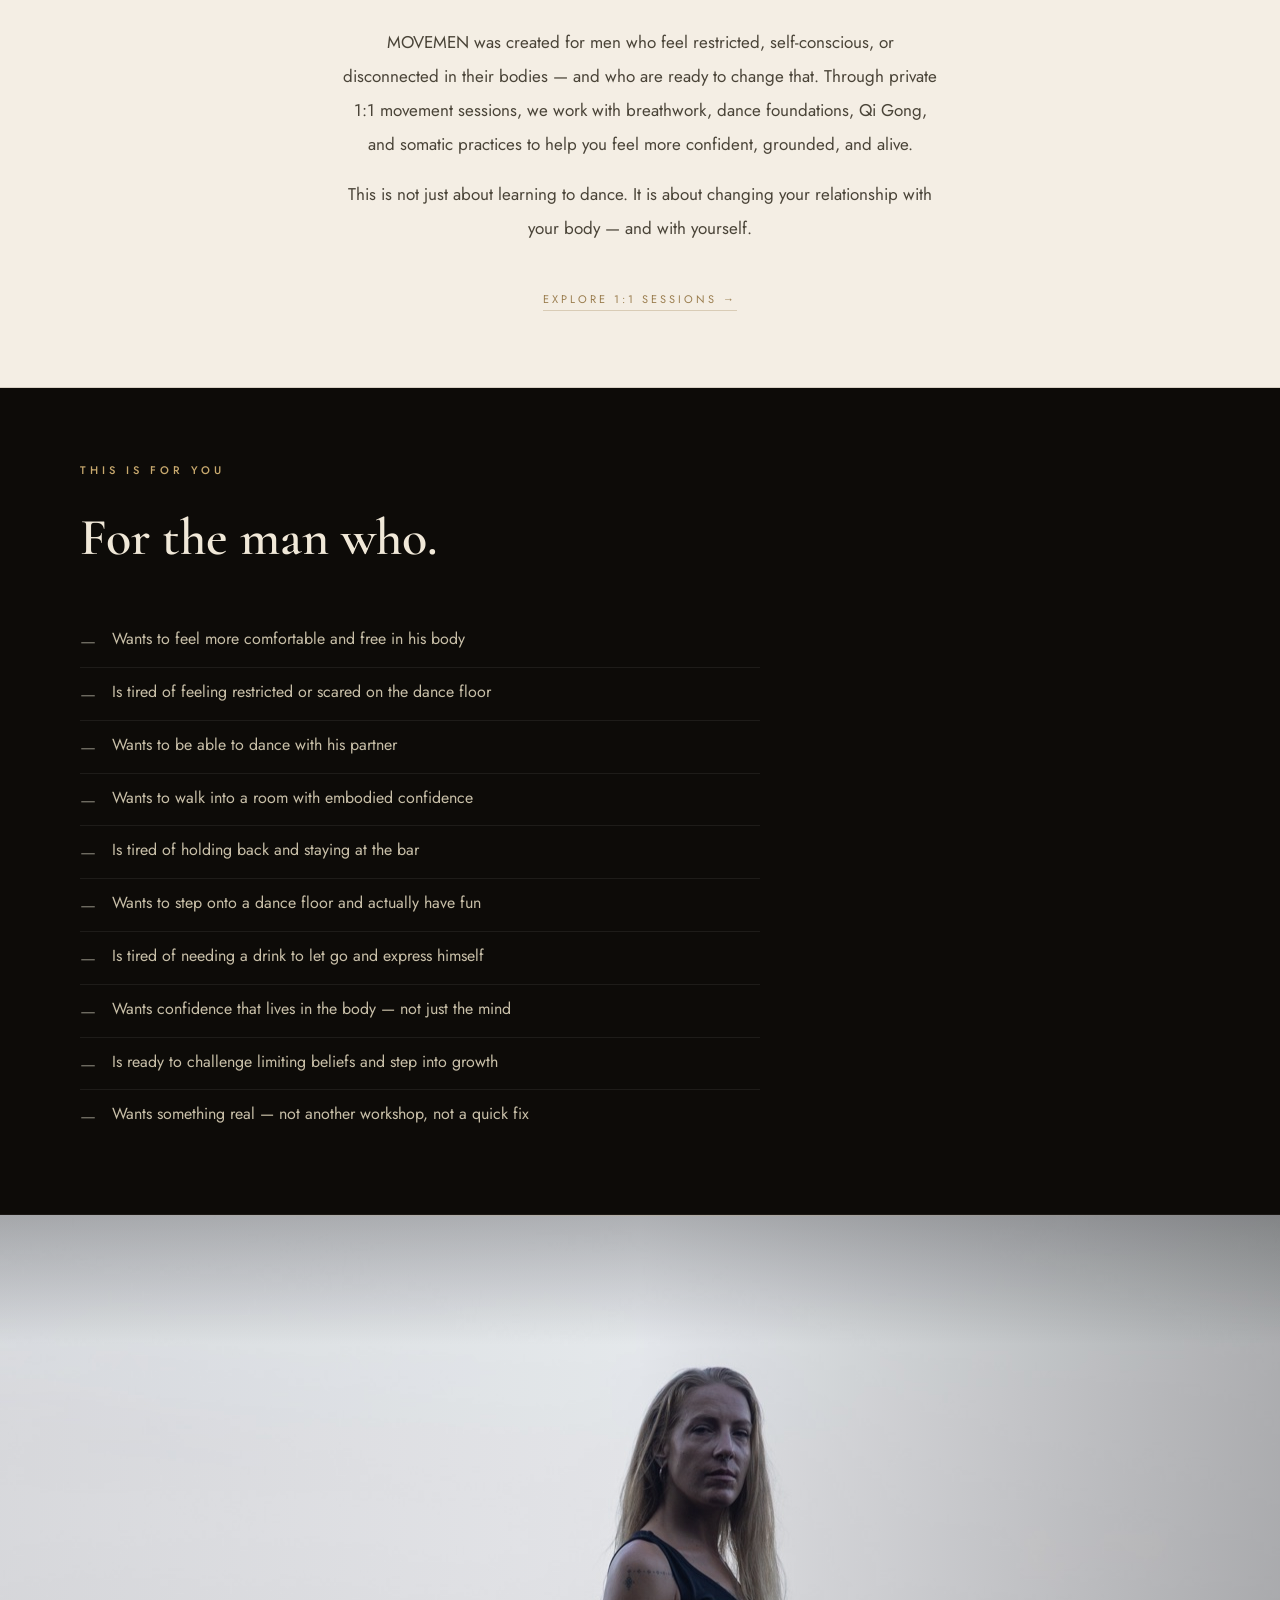
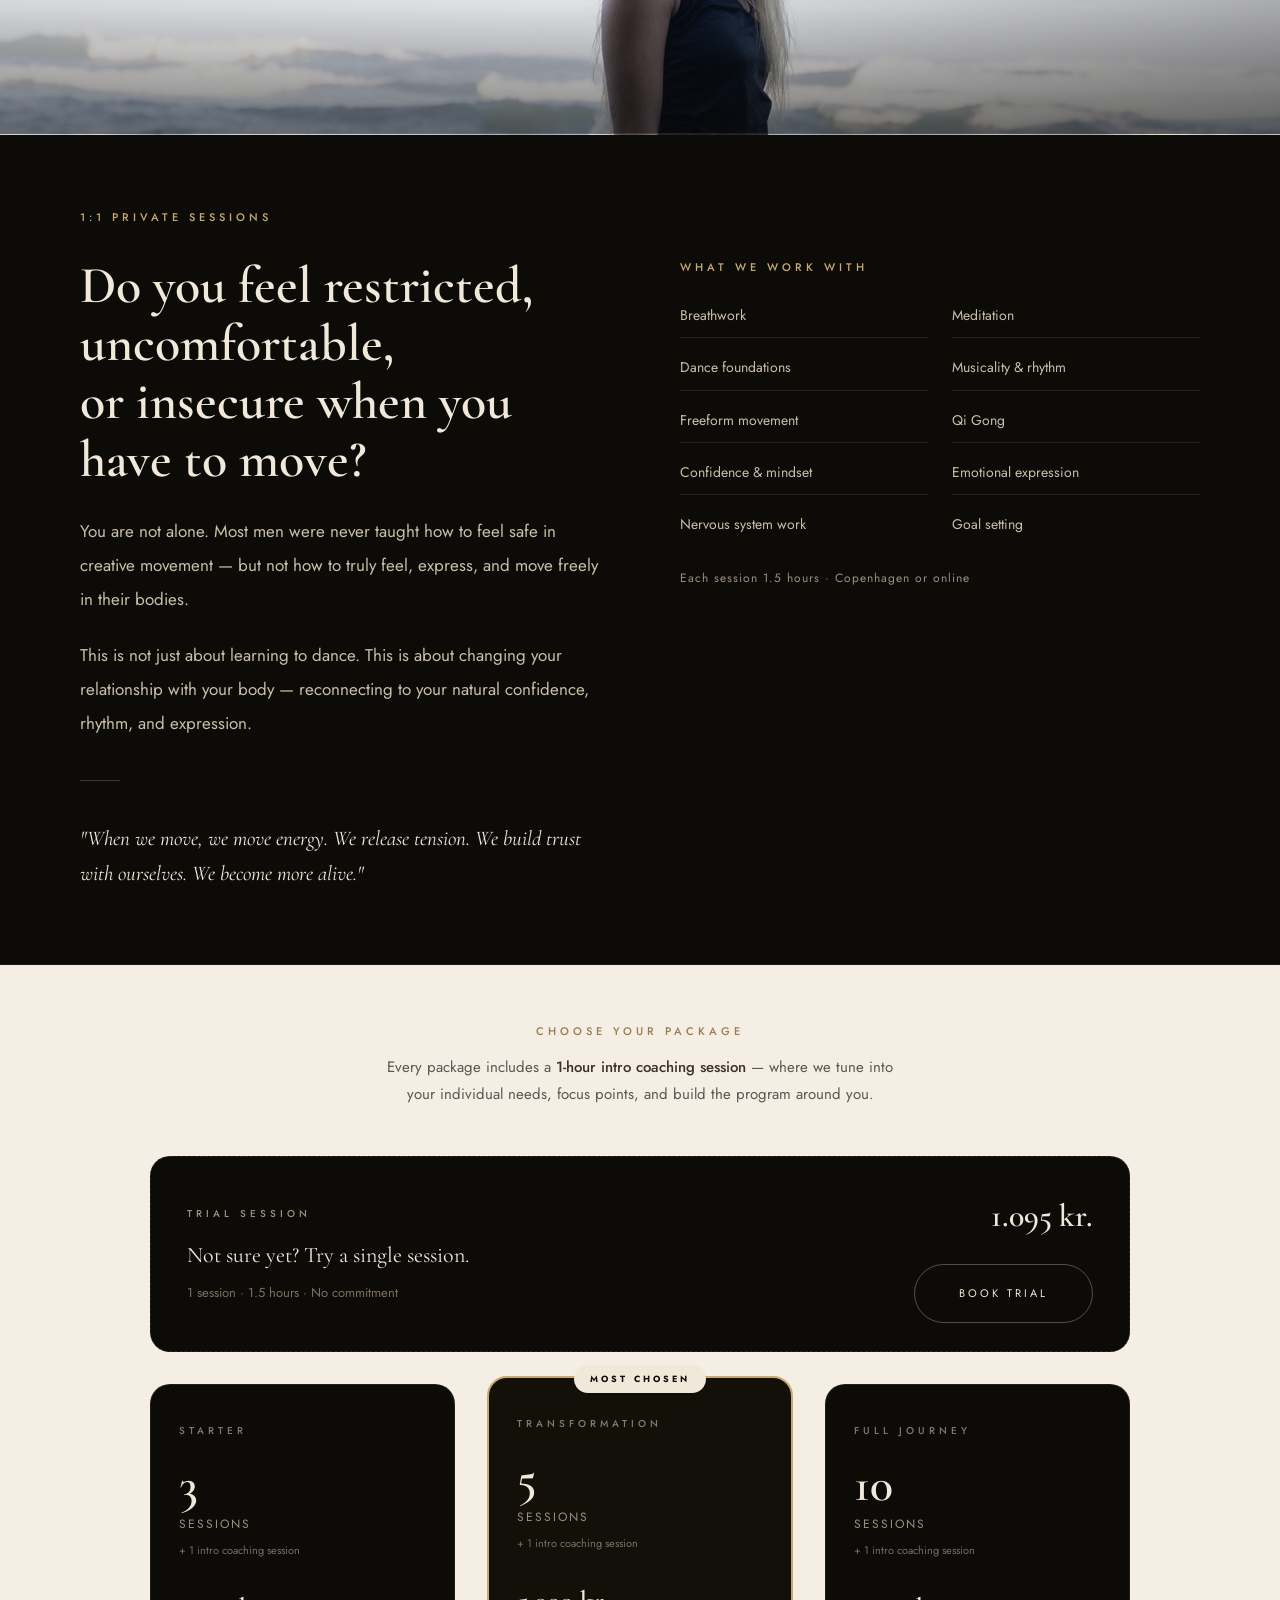
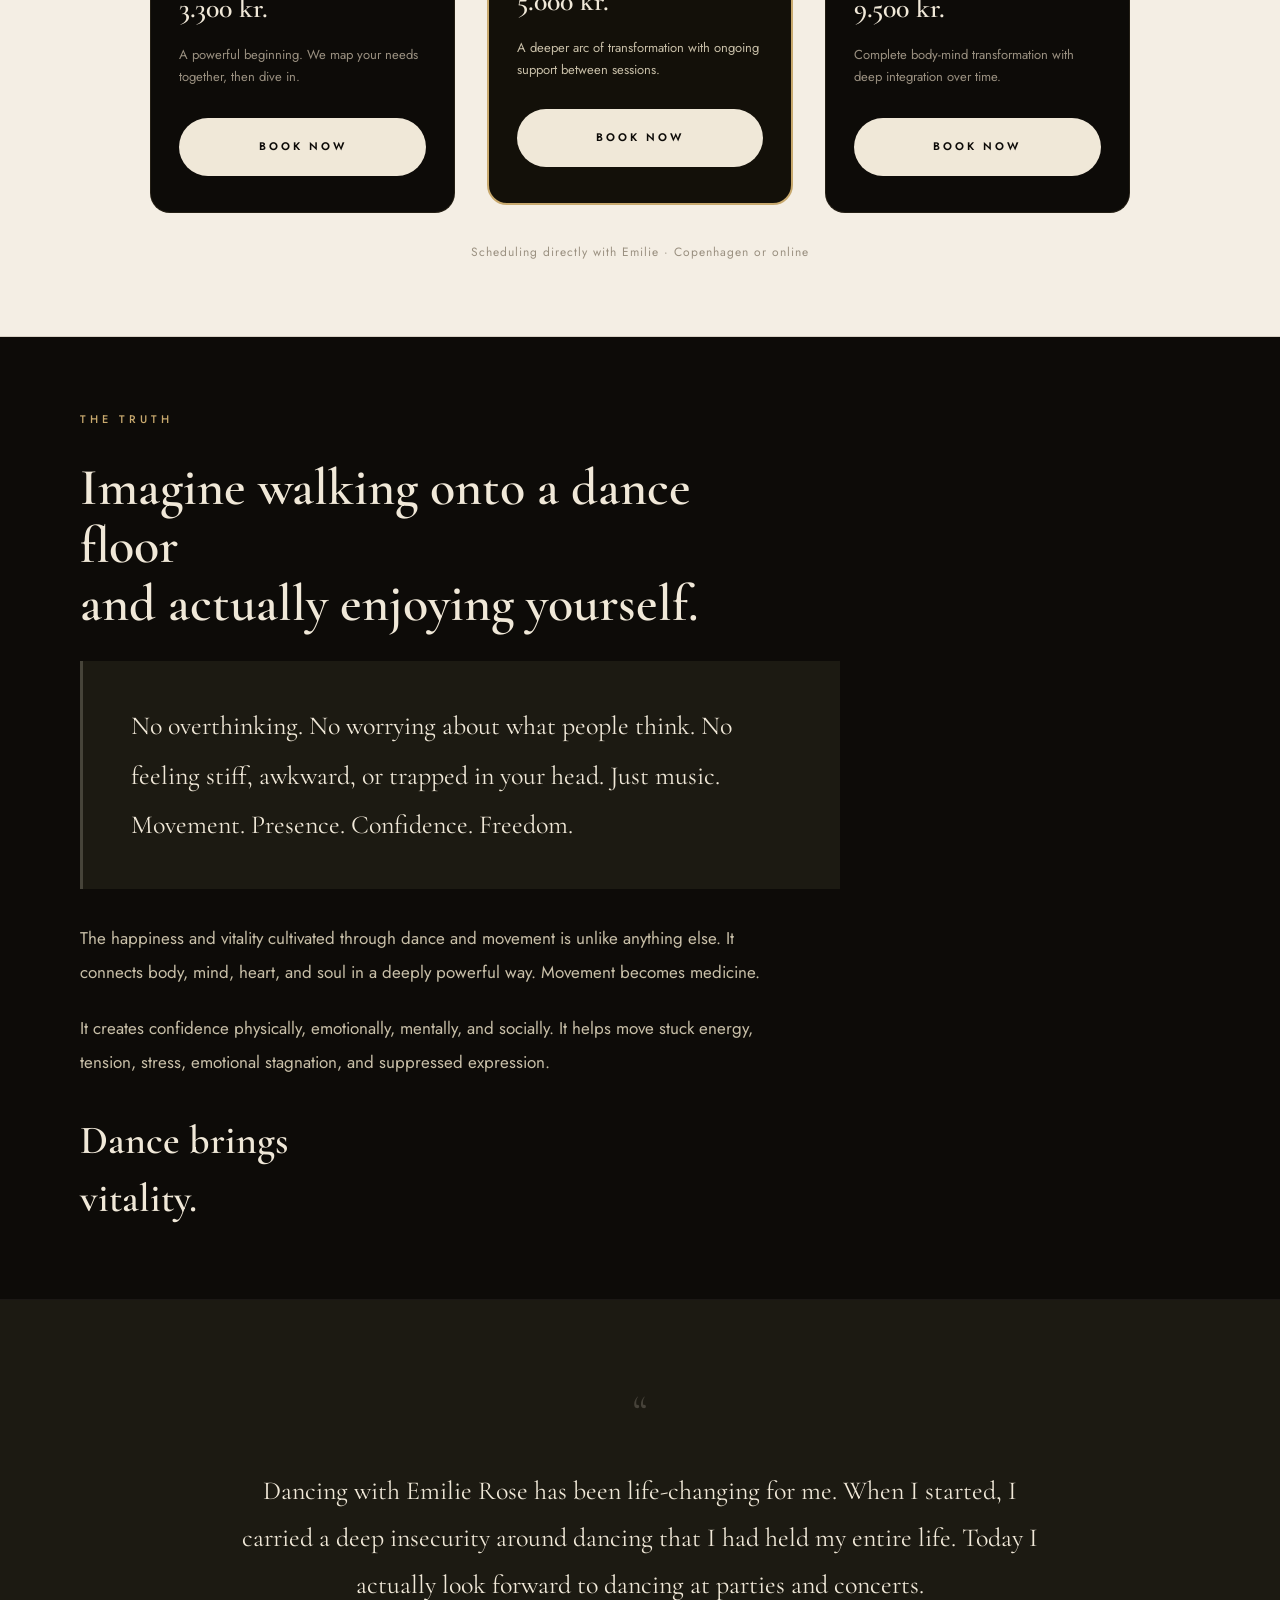
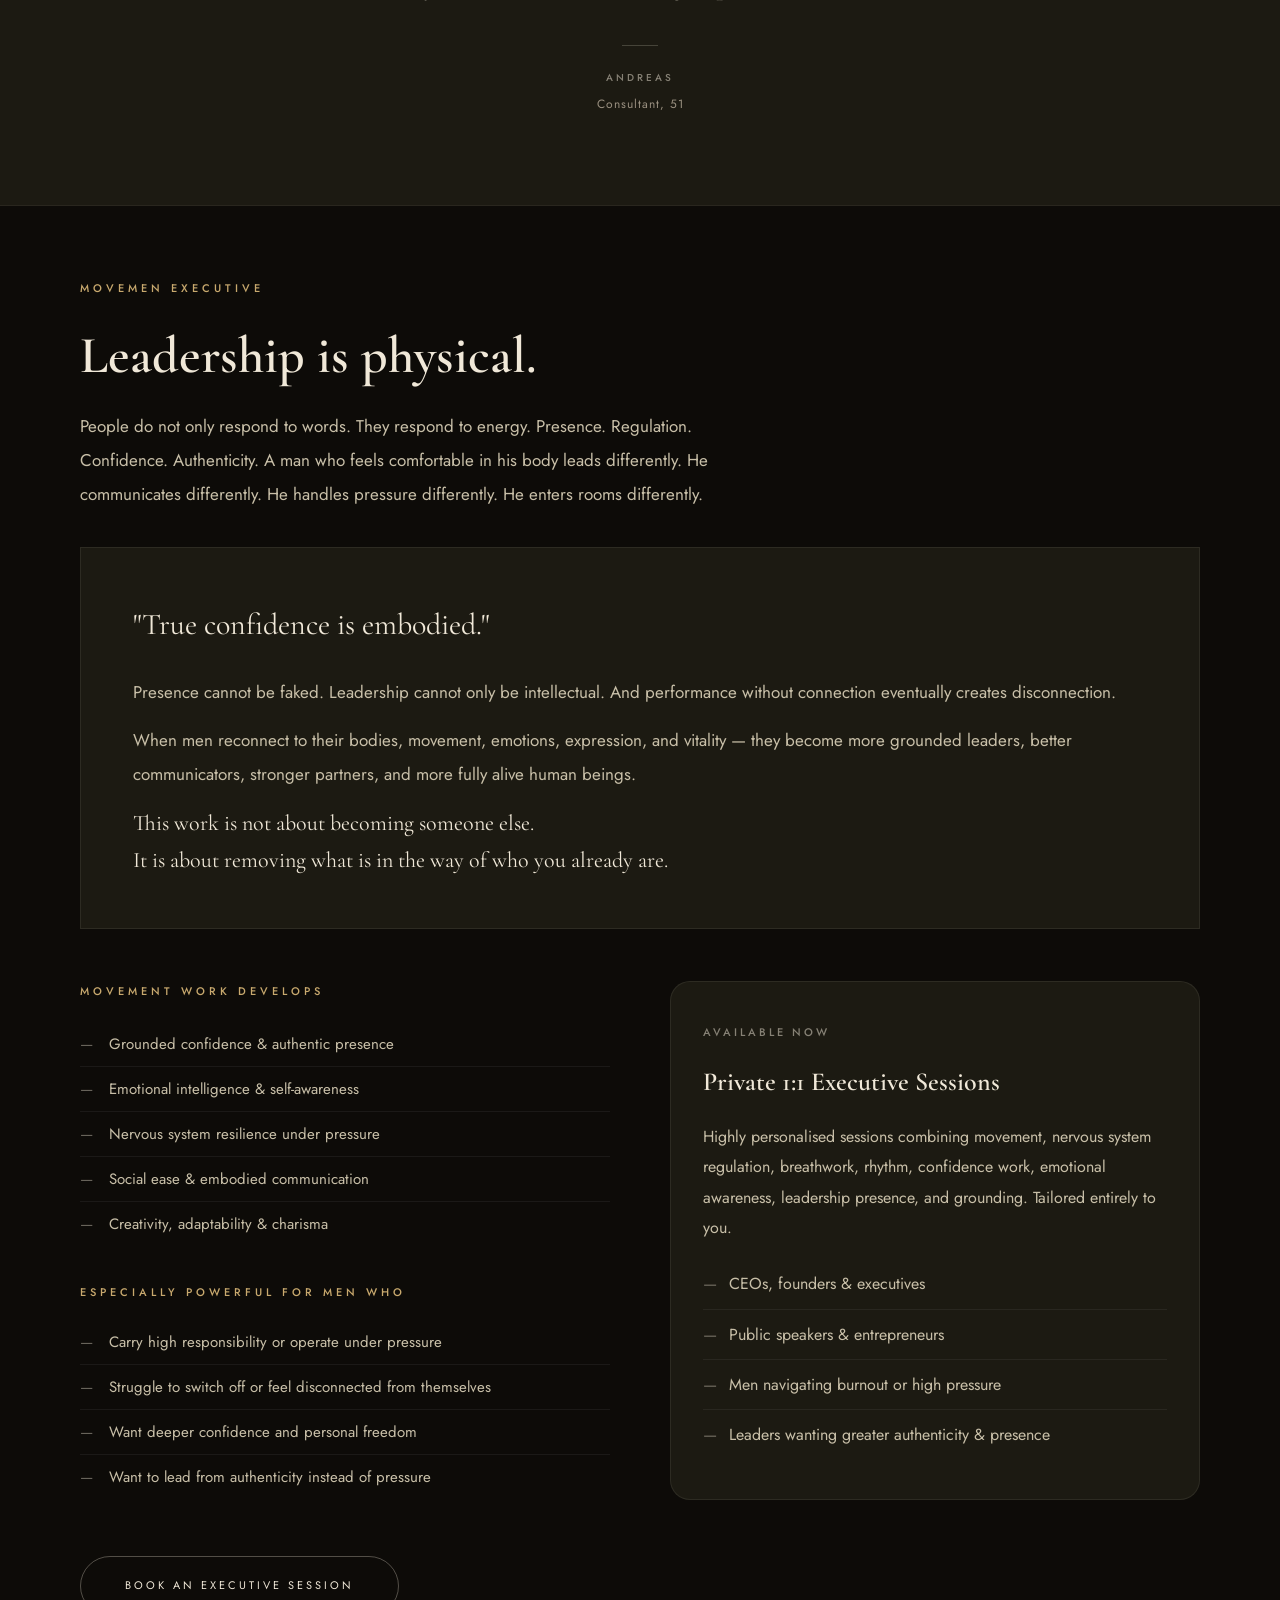
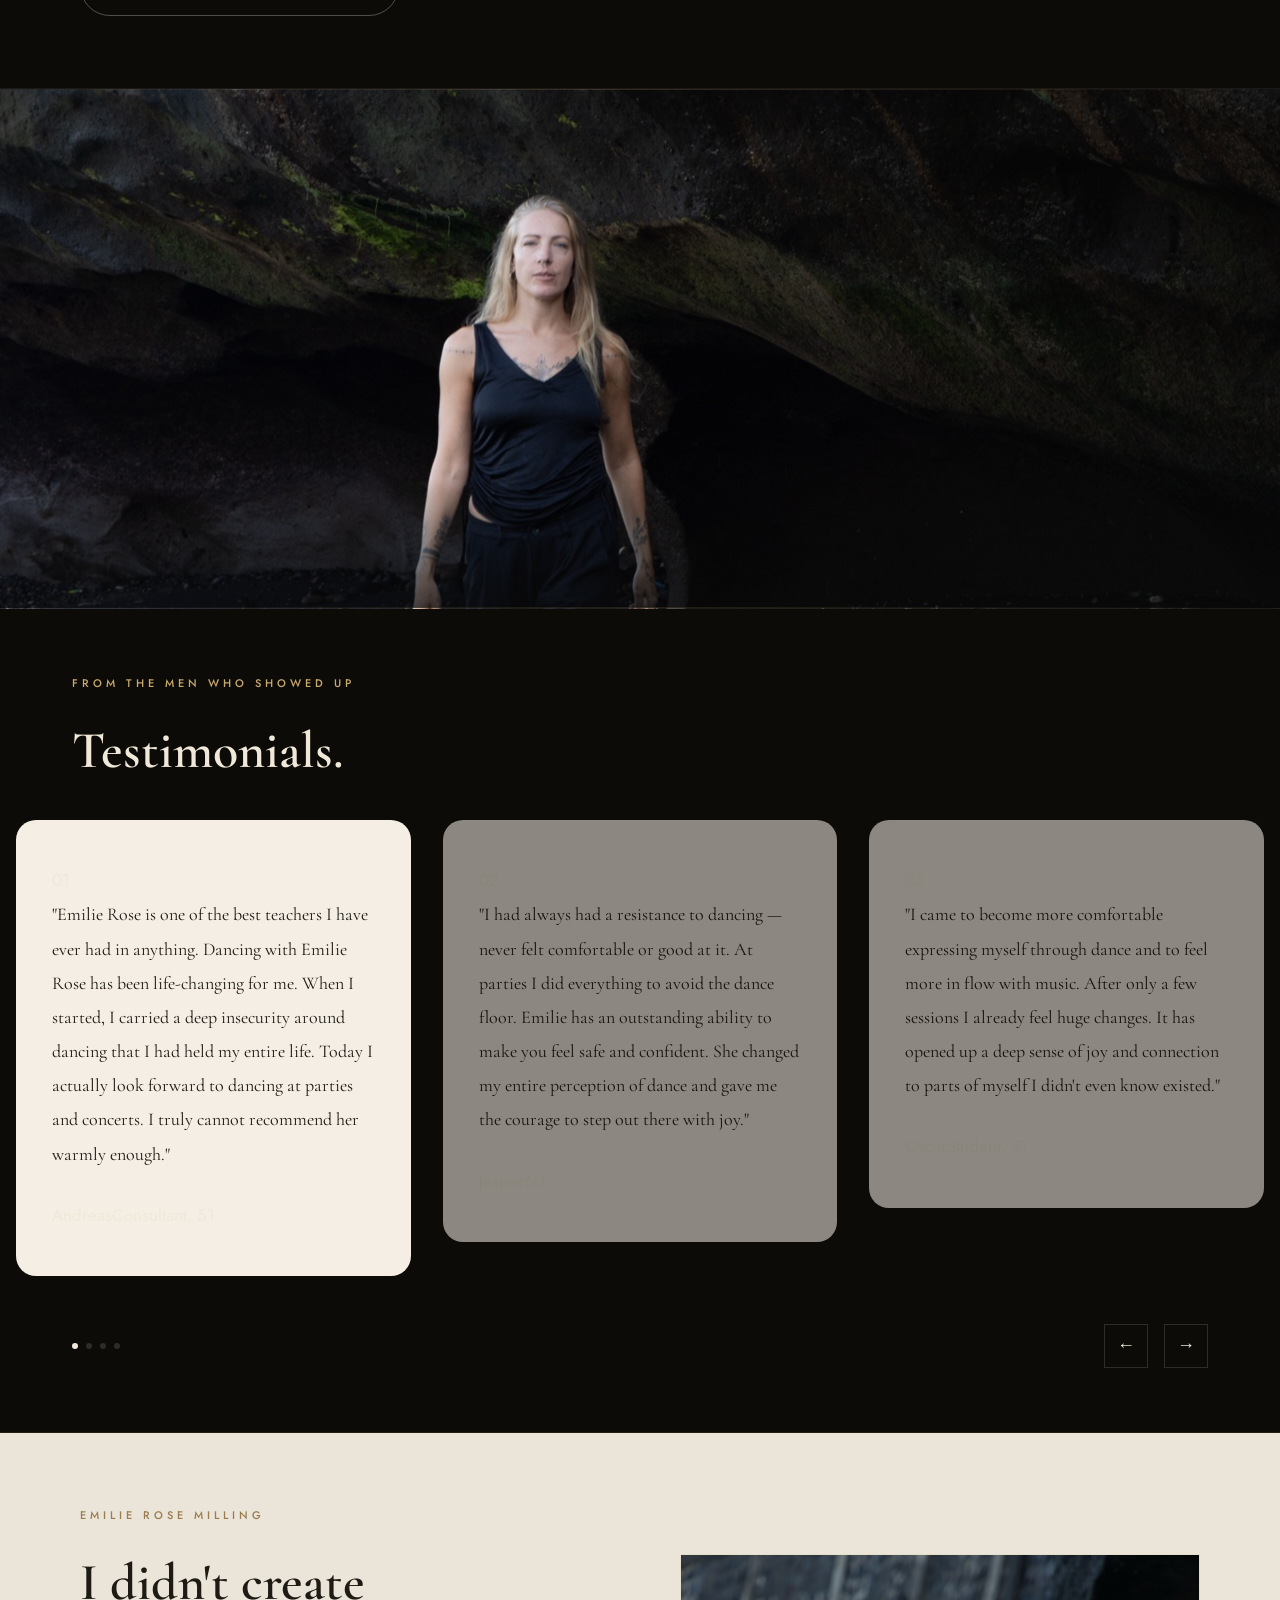
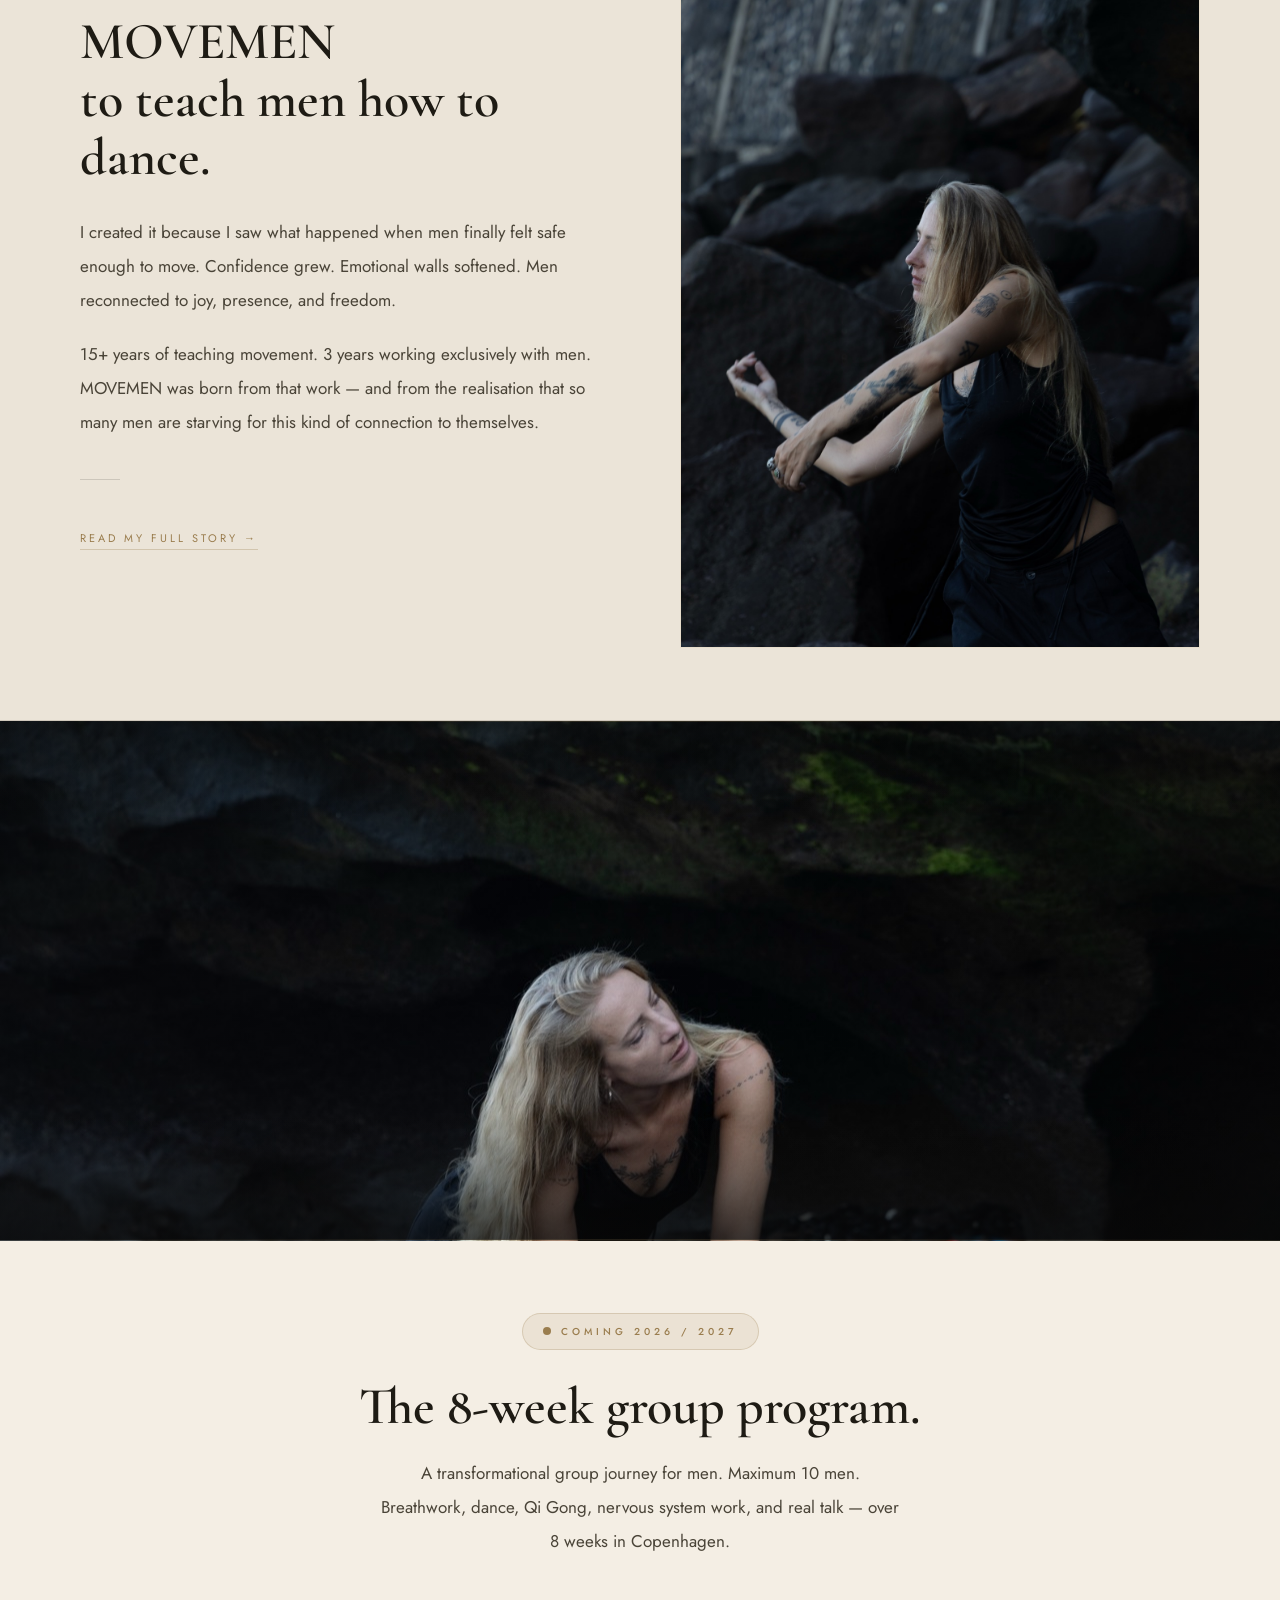
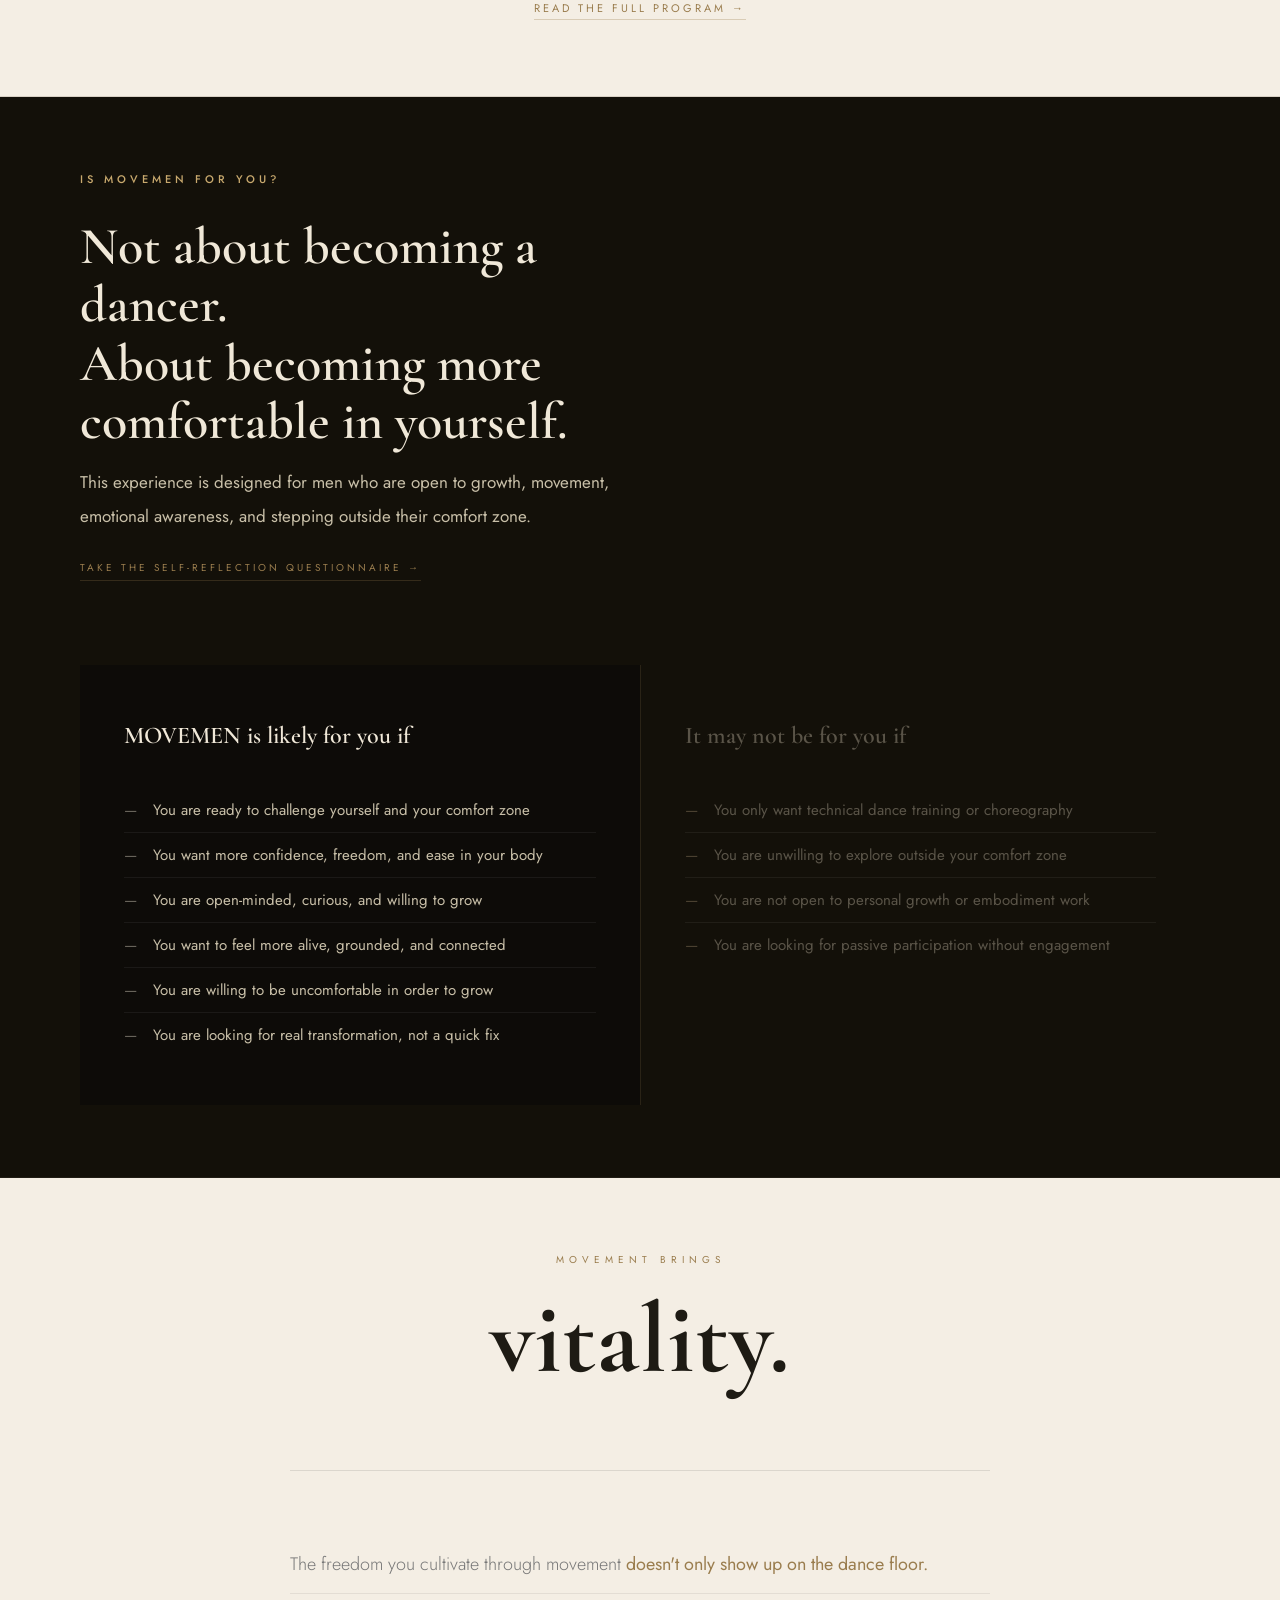
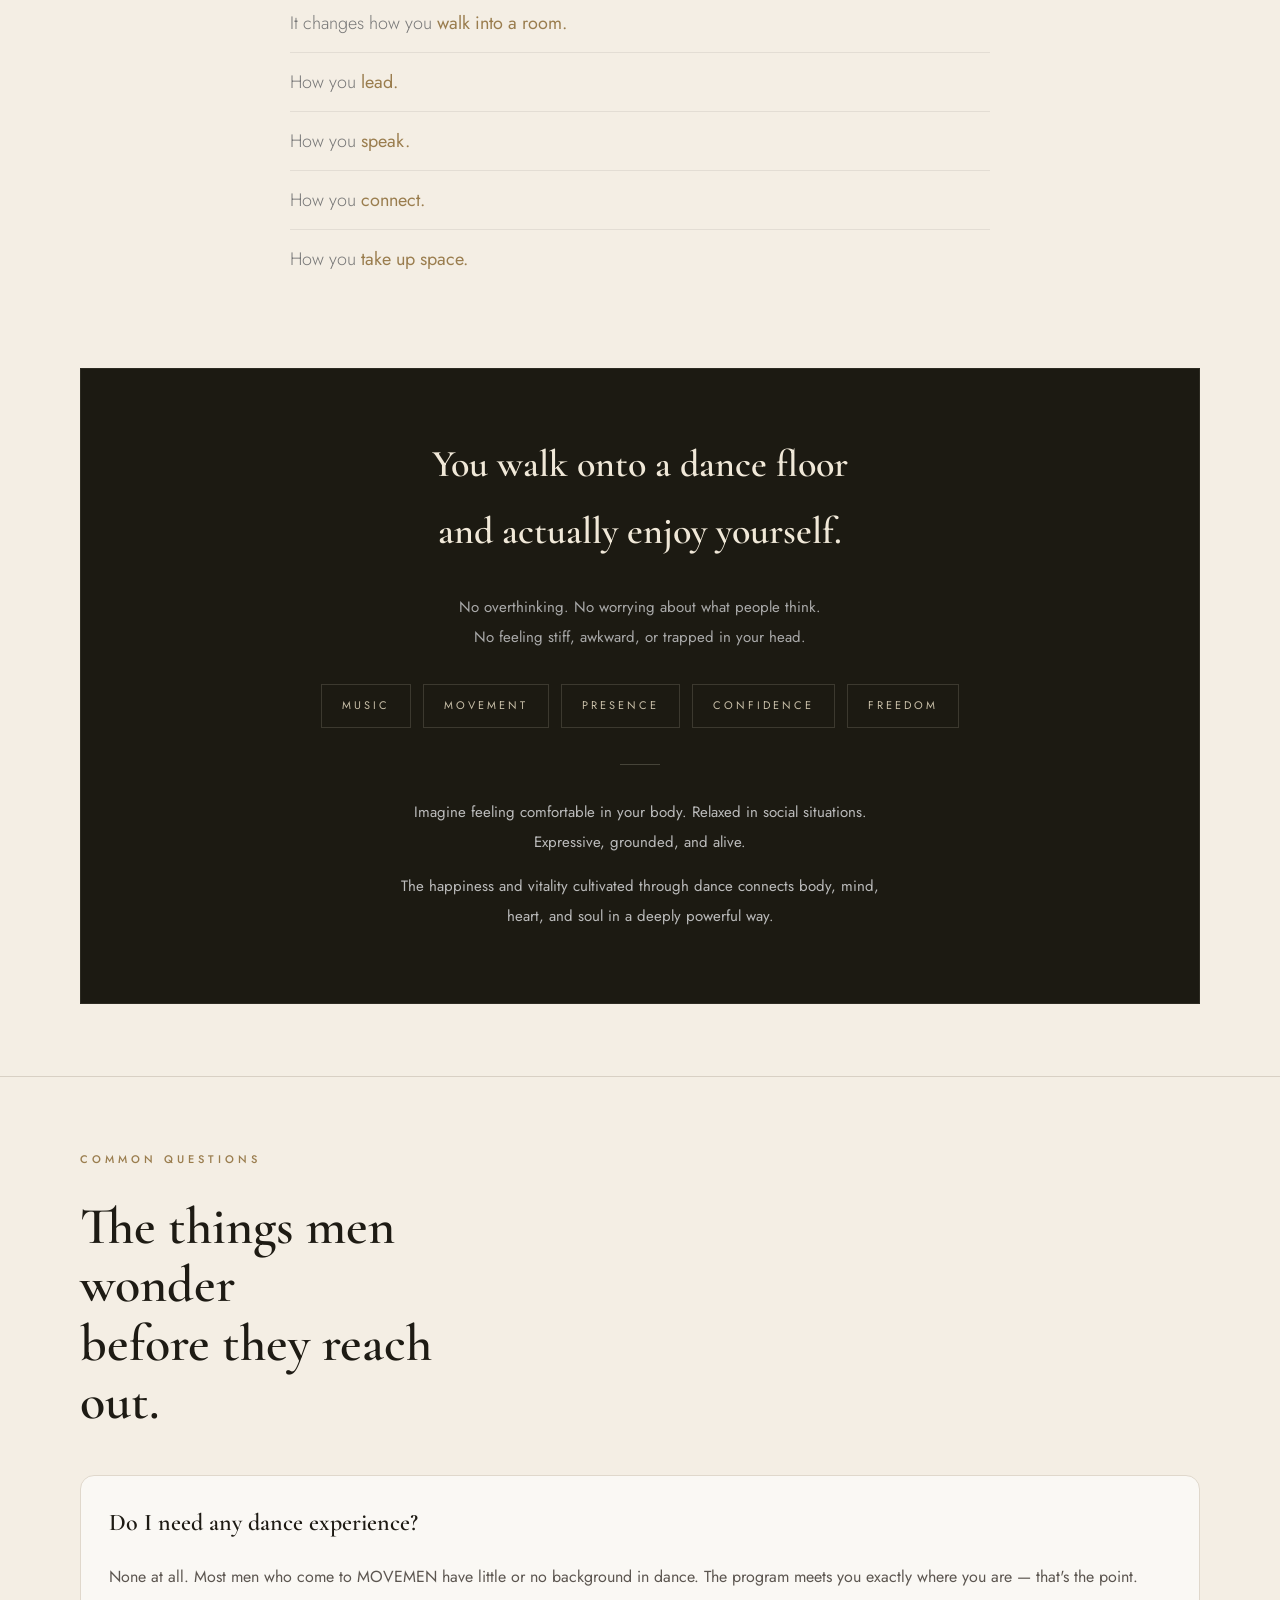
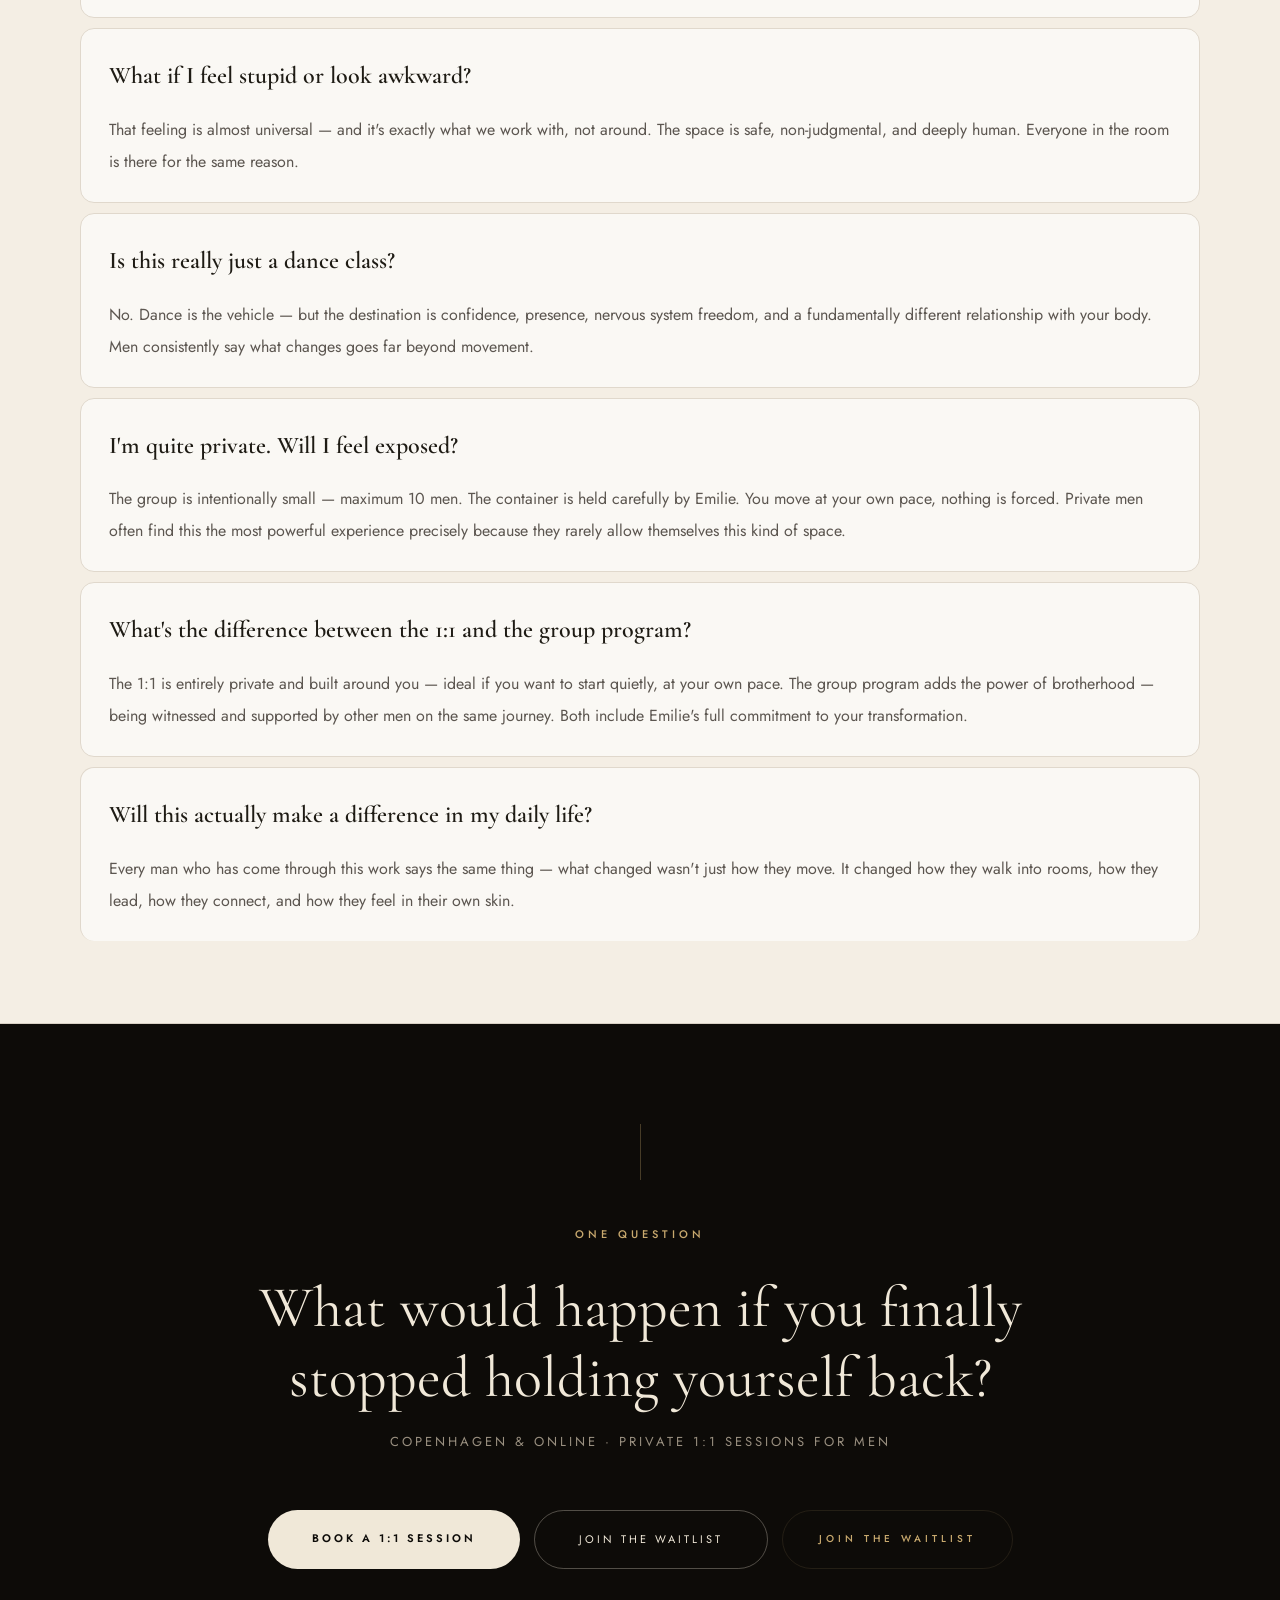
==== commit 77ebb934: "Remove gold everywhere except .lbl/.lbl-dk labels + dark/light alternation - Buttons: gold → white p" ====
--- a/index.html
+++ b/index.html
@@ -110,9 +110,9 @@
     </div>
     <div style="margin-top:40px;display:flex;align-items:center;justify-content:center;gap:20px;font-size:12px;color:rgba(200,185,160,.6);font-weight:400;letter-spacing:2px;">
       Copenhagen
-      <span style="color:var(--gold-dk)">·</span>
+      <span style="color:rgba(240,232,216,.3)">·</span>
       Online available
-      <span style="color:var(--gold-dk)">·</span>
+      <span style="color:rgba(240,232,216,.3)">·</span>
       For men
     </div>
   </div>
@@ -129,15 +129,15 @@
 
 
 <!-- Einstein quote — below hero -->
-<div style="background:var(--black2);padding:48px 72px;text-align:center;border-bottom:1px solid var(--gold-d)">
-  <hr class="ornament-line" style="max-width:280px;margin:0 auto 40px;">
+<div style="background:var(--black2);padding:48px 72px;text-align:center;border-bottom:1px solid rgba(240,232,216,.06)">
+  <hr style="width:280px;height:1px;border:none;background:rgba(240,232,216,.12);margin:0 auto 40px;">
   <div style="max-width:680px;margin:0 auto">
     <blockquote style="font-family:var(--serif);font-size:40px;font-weight:600;color:var(--white);line-height:1.25;margin-bottom:18px;font-style:italic">
       "Nothing happens until something moves."
     </blockquote>
-    <div style="font-size:10px;letter-spacing:4px;color:var(--gold);text-transform:uppercase;font-weight:400">— Albert Einstein</div>
-  </div>
-  <hr class="ornament-line" style="max-width:280px;margin:40px auto 0;">
+    <div style="font-size:10px;letter-spacing:4px;color:rgba(240,232,216,.4);text-transform:uppercase;font-weight:400">— Albert Einstein</div>
+  </div>
+  <hr style="width:280px;height:1px;border:none;background:rgba(240,232,216,.12);margin:40px auto 0;">
 </div>
 
 <!-- ═══════════════════════════════════════════════════════ WHAT IS MOVEMEN -->
@@ -222,14 +222,14 @@
   </div>
 
   <!-- Trial — single session, no coaching -->
-  <div style="max-width:980px;margin:0 auto 32px;border:1px dashed var(--gold-d);border-radius:20px;padding:28px 36px;background:var(--black);display:flex;align-items:center;justify-content:space-between;gap:32px;flex-wrap:wrap;">
+  <div style="max-width:980px;margin:0 auto 32px;border:1px dashed rgba(240,232,216,.12);border-radius:20px;padding:28px 36px;background:var(--black);display:flex;align-items:center;justify-content:space-between;gap:32px;flex-wrap:wrap;">
     <div>
       <div style="font-size:10px;letter-spacing:4px;color:var(--mid);text-transform:uppercase;font-weight:500;margin-bottom:10px;">Trial Session</div>
       <div style="font-family:var(--serif);font-size:22px;color:var(--white);font-weight:400;margin-bottom:6px;">Not sure yet? Try a single session.</div>
       <p style="font-size:13px;color:#7A7060;line-height:1.7;margin:0;">1 session · 1.5 hours · No commitment</p>
     </div>
     <div style="text-align:right;flex-shrink:0;">
-      <div style="font-family:var(--serif);font-size:32px;color:var(--gold);font-weight:600;margin-bottom:16px;">1.095 kr.</div>
+      <div style="font-family:var(--serif);font-size:32px;color:var(--white);font-weight:600;margin-bottom:16px;">1.095 kr.</div>
       <a href="#apply" class="btn-o">Book trial</a>
     </div>
   </div>
@@ -239,34 +239,34 @@
 
     <!-- Starter -->
     <div style="border:1px solid var(--gold-d);border-radius:20px;padding:36px 28px;background:var(--black);display:flex;flex-direction:column;">
-      <div style="font-size:10px;letter-spacing:4px;color:var(--gold);text-transform:uppercase;font-weight:500;margin-bottom:20px;">Starter</div>
+      <div style="font-size:10px;letter-spacing:4px;color:rgba(240,232,216,.5);text-transform:uppercase;font-weight:500;margin-bottom:20px;">Starter</div>
       <div style="font-family:var(--serif);font-size:48px;color:var(--white);font-weight:600;line-height:1;">3</div>
       <div style="font-size:12px;color:var(--mid);letter-spacing:2px;text-transform:uppercase;margin-bottom:4px;margin-top:4px;">Sessions</div>
-      <div style="font-size:11px;color:var(--gold-dk);margin-bottom:20px;">+ 1 intro coaching session</div>
-      <div style="font-family:var(--serif);font-size:28px;color:var(--gold);font-weight:600;margin-bottom:8px;">3.300 kr.</div>
+      <div style="font-size:11px;color:rgba(240,232,216,.45);margin-bottom:20px;">+ 1 intro coaching session</div>
+      <div style="font-family:var(--serif);font-size:28px;color:var(--white);font-weight:600;margin-bottom:8px;">3.300 kr.</div>
       <p style="font-size:13px;color:#9A9080;line-height:1.7;margin-bottom:0;flex:1;">A powerful beginning. We map your needs together, then dive in.</p>
       <a href="#apply" class="btn-g" style="margin-top:28px;text-align:center;">Book now</a>
     </div>
 
     <!-- Most chosen -->
     <div style="border:2px solid var(--gold);border-radius:20px;padding:36px 28px;background:var(--black2);display:flex;flex-direction:column;position:relative;transform:translateY(-8px);">
-      <div style="position:absolute;top:-13px;left:50%;transform:translateX(-50%);background:var(--gold);color:#0D0B08;font-size:9px;letter-spacing:3px;text-transform:uppercase;font-weight:700;padding:5px 16px;border-radius:9999px;white-space:nowrap;">Most chosen</div>
-      <div style="font-size:10px;letter-spacing:4px;color:var(--gold);text-transform:uppercase;font-weight:500;margin-bottom:20px;">Transformation</div>
+      <div style="position:absolute;top:-13px;left:50%;transform:translateX(-50%);background:var(--white);color:var(--black);font-size:9px;letter-spacing:3px;text-transform:uppercase;font-weight:700;padding:5px 16px;border-radius:9999px;white-space:nowrap;">Most chosen</div>
+      <div style="font-size:10px;letter-spacing:4px;color:rgba(240,232,216,.5);text-transform:uppercase;font-weight:500;margin-bottom:20px;">Transformation</div>
       <div style="font-family:var(--serif);font-size:48px;color:var(--white);font-weight:600;line-height:1;">5</div>
       <div style="font-size:12px;color:var(--mid);letter-spacing:2px;text-transform:uppercase;margin-bottom:4px;margin-top:4px;">Sessions</div>
-      <div style="font-size:11px;color:var(--gold-dk);margin-bottom:20px;">+ 1 intro coaching session</div>
-      <div style="font-family:var(--serif);font-size:28px;color:var(--gold);font-weight:600;margin-bottom:8px;">5.000 kr.</div>
+      <div style="font-size:11px;color:rgba(240,232,216,.45);margin-bottom:20px;">+ 1 intro coaching session</div>
+      <div style="font-family:var(--serif);font-size:28px;color:var(--white);font-weight:600;margin-bottom:8px;">5.000 kr.</div>
       <p style="font-size:13px;color:#C8BFA8;line-height:1.7;margin-bottom:0;flex:1;">A deeper arc of transformation with ongoing support between sessions.</p>
       <a href="#apply" class="btn-g" style="margin-top:28px;text-align:center;">Book now</a>
     </div>
 
     <!-- Full Journey -->
     <div style="border:1px solid var(--gold-d);border-radius:20px;padding:36px 28px;background:var(--black);display:flex;flex-direction:column;">
-      <div style="font-size:10px;letter-spacing:4px;color:var(--gold);text-transform:uppercase;font-weight:500;margin-bottom:20px;">Full Journey</div>
+      <div style="font-size:10px;letter-spacing:4px;color:rgba(240,232,216,.5);text-transform:uppercase;font-weight:500;margin-bottom:20px;">Full Journey</div>
       <div style="font-family:var(--serif);font-size:48px;color:var(--white);font-weight:600;line-height:1;">10</div>
       <div style="font-size:12px;color:var(--mid);letter-spacing:2px;text-transform:uppercase;margin-bottom:4px;margin-top:4px;">Sessions</div>
-      <div style="font-size:11px;color:var(--gold-dk);margin-bottom:20px;">+ 1 intro coaching session</div>
-      <div style="font-family:var(--serif);font-size:28px;color:var(--gold);font-weight:600;margin-bottom:8px;">9.500 kr.</div>
+      <div style="font-size:11px;color:rgba(240,232,216,.45);margin-bottom:20px;">+ 1 intro coaching session</div>
+      <div style="font-family:var(--serif);font-size:28px;color:var(--white);font-weight:600;margin-bottom:8px;">9.500 kr.</div>
       <p style="font-size:13px;color:#9A9080;line-height:1.7;margin-bottom:0;flex:1;">Complete body-mind transformation with deep integration over time.</p>
       <a href="#apply" class="btn-g" style="margin-top:28px;text-align:center;">Book now</a>
     </div>
@@ -291,14 +291,14 @@
 
 
 <!-- Andreas quote — featured -->
-<div style="background:var(--black3);padding:88px 72px;text-align:center;border-bottom:1px solid var(--gold-d)">
+<div style="background:var(--black3);padding:88px 72px;text-align:center;border-bottom:1px solid rgba(240,232,216,.06)">
   <div style="max-width:800px;margin:0 auto">
-    <div style="font-size:48px;color:var(--gold);font-family:var(--serif);line-height:1;margin-bottom:32px;font-weight:300">&ldquo;</div>
+    <div style="font-size:48px;color:rgba(240,232,216,.2);font-family:var(--serif);line-height:1;margin-bottom:32px;font-weight:300">&ldquo;</div>
     <p style="font-family:var(--serif);font-size:26px;color:var(--white);line-height:1.8;font-weight:400;margin-bottom:36px">
       Dancing with Emilie Rose has been life-changing for me. When I started, I carried a deep insecurity around dancing that I had held my entire life. Today I actually look forward to dancing at parties and concerts.
     </p>
-    <div style="width:36px;height:1px;background:var(--gold);margin:0 auto 22px"></div>
-    <div style="font-size:10px;letter-spacing:3px;color:var(--gold);text-transform:uppercase;font-weight:500">Andreas</div>
+    <div style="width:36px;height:1px;background:rgba(240,232,216,.2);margin:0 auto 22px"></div>
+    <div style="font-size:10px;letter-spacing:3px;color:rgba(240,232,216,.5);text-transform:uppercase;font-weight:500">Andreas</div>
     <div style="font-size:12px;color:var(--mid);margin-top:6px;letter-spacing:1px">Consultant, 51</div>
   </div>
 </div>
@@ -312,7 +312,7 @@
   </div>
   <p class="body" style="max-width:660px">People do not only respond to words. They respond to energy. Presence. Regulation. Confidence. Authenticity. A man who feels comfortable in his body leads differently. He communicates differently. He handles pressure differently. He enters rooms differently.</p>
   <div class="exec-phil">
-    <div class="ep-q">"True confidence is embodied."</div>
+    <div class="ep-q" style="color:var(--white);">"True confidence is embodied."</div>
     <p>Presence cannot be faked. Leadership cannot only be intellectual. And performance without connection eventually creates disconnection.</p>
     <p>When men reconnect to their bodies, movement, emotions, expression, and vitality — they become more grounded leaders, better communicators, stronger partners, and more fully alive human beings.</p>
     <div class="ep-close">This work is not about becoming someone else.<br>It is about removing what is in the way of who you already are.</div>
@@ -482,7 +482,7 @@
     Not about becoming a dancer.<br>About becoming more comfortable in yourself.
   </div>
   <p class="body" style="max-width:580px;margin-bottom:16px">This experience is designed for men who are open to growth, movement, emotional awareness, and stepping outside their comfort zone.</p>
-  <a href="quiz.html" style="display:inline-block;margin-bottom:48px;font-size:10px;letter-spacing:3px;color:var(--gold);text-transform:uppercase;border-bottom:1px solid var(--gold-d);padding-bottom:3px;text-decoration:none;">Take the self-reflection questionnaire →</a>
+  <a href="quiz.html" style="display:inline-block;margin-bottom:48px;font-size:10px;letter-spacing:3px;color:var(--gold-dk);text-transform:uppercase;border-bottom:1px solid rgba(154,125,78,.25);padding-bottom:3px;text-decoration:none;">Take the self-reflection questionnaire →</a>
   <div class="rfy-grid">
     <div class="rfy-y">
       <h3>MOVEMEN is likely for you if</h3>
@@ -530,7 +530,7 @@
     <div style="font-family:var(--serif);font-size:38px;font-weight:600;line-height:1.25;color:var(--white);margin-bottom:6px">
       You walk onto a dance floor
     </div>
-    <div style="font-family:var(--serif);font-size:38px;font-weight:600;color:var(--gold)">
+    <div style="font-family:var(--serif);font-size:38px;font-weight:600;color:var(--white)">
       and actually enjoy yourself.
     </div>
     <p style="font-size:15px;color:#aaa;max-width:480px;margin:24px auto 0;line-height:2">
@@ -581,7 +581,7 @@
     <a href="#" class="btn-waitlist" onclick="openWaitlist(event)">Join the waitlist</a>
   </div>
   <div class="final-close">
-    <p>Stop holding yourself back.<br><strong style="color:var(--gold)">Start moving through life differently.</strong></p>
+    <p>Stop holding yourself back.<br>Start moving through life differently.</p>
   </div>
   <div style="margin-top:40px;font-size:9px;color:#333;letter-spacing:3px;text-transform:uppercase">
     MOVEMEN · with Emilie Rose Milling · Copenhagen & Bali · 2026
--- a/css/style.css
+++ b/css/style.css
@@ -64,9 +64,9 @@
 /* ─── ACCENTS ───────────────────────────────────────────── */
 .gi    { color: var(--gold); }
 .gi-dk { color: var(--gold-dk); }
-.gl    { width: 40px; height: 1px; background: var(--gold);    margin: 40px 0;  display: block; }
-.gl-dk { width: 40px; height: 1px; background: var(--gold-dk); margin: 40px 0;  display: block; }
-.gl-c  { width: 40px; height: 1px; background: var(--gold);    margin: 32px auto; display: block; }
+.gl    { width: 40px; height: 1px; background: rgba(240,232,216,.2); margin: 40px 0;  display: block; }
+.gl-dk { width: 40px; height: 1px; background: rgba(30,27,20,.15);  margin: 40px 0;  display: block; }
+.gl-c  { width: 40px; height: 1px; background: rgba(240,232,216,.2); margin: 32px auto; display: block; }
 
 /* ─── BODY TEXT ─────────────────────────────────────────── */
 /* Dark bg — warm light grey, highly legible */
@@ -77,22 +77,21 @@
 
 /* ─── BUTTONS ───────────────────────────────────────────── */
 .btn-g {
-  display: inline-block; background: var(--gold); color: #0D0B08;
+  display: inline-block; background: var(--white); color: var(--black);
   font-size: 11px; letter-spacing: 3px; text-transform: uppercase; font-weight: 600;
-  padding: 18px 44px; transition: opacity .2s, box-shadow .2s; cursor: pointer; border: none;
+  padding: 18px 44px; transition: opacity .2s; cursor: pointer; border: none;
   border-radius: 9999px;
-  box-shadow: 0 4px 32px rgba(200,169,110,.22);
-}
-.btn-g:hover { opacity: .88; box-shadow: 0 6px 40px rgba(200,169,110,.32); }
+}
+.btn-g:hover { opacity: .85; }
 .btn-o {
-  display: inline-block; border: 1px solid var(--gold-m); color: var(--gold);
+  display: inline-block; border: 1px solid rgba(240,232,216,.3); color: var(--white);
   font-size: 11px; letter-spacing: 3px; text-transform: uppercase;
-  padding: 18px 44px; transition: border-color .2s, color .2s;
+  padding: 18px 44px; transition: border-color .2s;
   border-radius: 9999px;
 }
-.btn-o:hover { border-color: var(--gold); }
+.btn-o:hover { border-color: rgba(240,232,216,.7); }
 .btn-o-dk {
-  display: inline-block; border: 1px solid var(--gold-dk); color: var(--gold-dk);
+  display: inline-block; border: 1px solid rgba(30,27,20,.25); color: var(--dark);
   font-size: 11px; letter-spacing: 3px; text-transform: uppercase;
   padding: 16px 36px; transition: opacity .2s; border-radius: 9999px;
 }
@@ -100,33 +99,30 @@
 .btn-waitlist {
   display: inline-block; padding: 18px 44px; border-radius: 9999px;
   font-size: 10px; letter-spacing: 4px; text-transform: uppercase; font-weight: 500;
-  color: var(--gold); border: 1px solid var(--gold-d); text-decoration: none;
-  transition: border-color .2s, color .2s;
-}
-.btn-waitlist:hover { border-color: var(--gold-m); color: var(--white); }
+  color: var(--white); border: 1px solid rgba(240,232,216,.25); text-decoration: none;
+  transition: border-color .2s;
+}
+.btn-waitlist:hover { border-color: rgba(240,232,216,.6); }
 
 /* ─── GOLD GRADIENT TEXT ─────────────────────────────────── */
-.gold-gradient {
-  background: linear-gradient(135deg, #F5E6C8 0%, #E8C4A8 35%, #C8A96E 70%, #A88B5A 100%);
-  -webkit-background-clip: text; background-clip: text; color: transparent;
-}
+.gold-gradient { color: var(--white); }
 
 /* ─── ORNAMENT LINE ──────────────────────────────────────── */
 .ornament-line {
   height: 1px; display: block;
-  background: linear-gradient(90deg, transparent, var(--gold) 20%, #E8C4A8 50%, var(--gold) 80%, transparent);
+  background: linear-gradient(90deg, transparent, rgba(240,232,216,.25) 30%, rgba(240,232,216,.4) 50%, rgba(240,232,216,.25) 70%, transparent);
   border: none;
 }
 
 /* ─── SECTIONS ──────────────────────────────────────────── */
-.sec     { padding: 72px 80px; background: var(--black);  border-bottom: 1px solid var(--gold-d); }
-.sec-off { padding: 72px 80px; background: var(--black2); border-bottom: 1px solid var(--gold-d); }
+.sec     { padding: 72px 80px; background: var(--black);  border-bottom: 1px solid rgba(240,232,216,.06); }
+.sec-off { padding: 72px 80px; background: var(--black2); border-bottom: 1px solid rgba(240,232,216,.06); }
 .sec-lt  { padding: 72px 80px; background: var(--cream);  border-bottom: 1px solid #D8D0C4; }
 .sec-lt2 { padding: 72px 80px; background: var(--cream2); border-bottom: 1px solid #D0C8BC; }
 
 /* ─── LAYOUT ────────────────────────────────────────────── */
 .two-col      { display: grid; grid-template-columns: 1fr 1fr; gap: 80px; align-items: start; }
-.two-col-auto { display: grid; grid-template-columns: repeat(auto-fit, minmax(280px, 1fr)); gap: 1px; background: var(--gold-d); }
+.two-col-auto { display: grid; grid-template-columns: repeat(auto-fit, minmax(280px, 1fr)); gap: 1px; background: rgba(240,232,216,.06); }
 .three-col-auto { display: grid; grid-template-columns: repeat(auto-fit, minmax(220px, 1fr)); gap: 1px; background: var(--gold-d); }
 
 /* ─── CELLS ─────────────────────────────────────────────── */
@@ -139,7 +135,7 @@
 nav {
   position: sticky; top: 0; z-index: 100;
   background: rgba(13,11,8,.97); backdrop-filter: blur(20px);
-  border-bottom: 1px solid var(--gold-m);
+  border-bottom: 1px solid rgba(240,232,216,.1);
   padding: 16px 80px; display: flex; justify-content: space-between; align-items: center;
 }
 .nav-brand { display: flex; flex-direction: column; line-height: 1; }
@@ -150,17 +146,17 @@
   font-size: 11px; letter-spacing: 3px; color: #C8BFA8;
   text-transform: uppercase; transition: color .2s; font-weight: 400;
 }
-.nav-links a:hover { color: var(--gold); }
+.nav-links a:hover { color: var(--white); }
 .nav-cta {
-  font-size: 11px; letter-spacing: 2px; color: #0D0B08;
-  background: var(--gold); text-transform: uppercase; font-weight: 600;
+  font-size: 11px; letter-spacing: 2px; color: var(--black);
+  background: var(--white); text-transform: uppercase; font-weight: 600;
   padding: 12px 26px; transition: opacity .2s; border-radius: 9999px;
 }
 .nav-cta:hover { opacity: .85; }
 .nav-hamburger {
   display: none; width: 40px; height: 40px; border-radius: 9999px;
-  border: 1px solid var(--gold-d); background: none; cursor: pointer;
-  color: var(--gold); align-items: center; justify-content: center;
+  border: 1px solid rgba(240,232,216,.2); background: none; cursor: pointer;
+  color: var(--white); align-items: center; justify-content: center;
 }
 .mobile-nav {
   display: none; position: fixed; top: 0; left: 0; right: 0; bottom: 0;
@@ -172,28 +168,28 @@
   font-size: 13px; letter-spacing: 4px; color: #C8BFA8;
   text-transform: uppercase; font-weight: 400; transition: color .2s;
 }
-.mobile-nav a:hover { color: var(--gold); }
+.mobile-nav a:hover { color: var(--white); }
 .mobile-nav-close {
   position: absolute; top: 24px; right: 24px; width: 40px; height: 40px;
-  border-radius: 9999px; border: 1px solid var(--gold-d); background: none;
-  cursor: pointer; color: var(--gold); display: flex; align-items: center; justify-content: center;
+  border-radius: 9999px; border: 1px solid rgba(240,232,216,.2); background: none;
+  cursor: pointer; color: var(--white); display: flex; align-items: center; justify-content: center;
 }
 
 /* ─── OFFER CARDS (Choose your path) ────────────────────── */
 .offers-grid { display: grid; grid-template-columns: repeat(3,1fr); gap: 20px; }
 .offer-card {
-  border: 1px solid var(--gold-d); border-radius: 20px; overflow: hidden;
+  border: 1px solid rgba(240,232,216,.08); border-radius: 20px; overflow: hidden;
   background: var(--black3); transition: border-color .3s, transform .3s;
   display: flex; flex-direction: column;
 }
-.offer-card:hover { border-color: rgba(200,169,110,.35); transform: translateY(-3px); }
+.offer-card:hover { border-color: rgba(240,232,216,.2); transform: translateY(-3px); }
 .offer-img { height: 220px; background-size: cover; }
 .offer-body { padding: 28px 28px 32px; flex: 1; display: flex; flex-direction: column; }
 .offer-title { font-family: var(--serif); font-size: 26px; color: var(--white); margin-bottom: 10px; font-weight: 400; }
 .offer-desc { font-size: 14px; color: #C8BFA8; line-height: 1.75; margin-bottom: 16px; font-weight: 400; flex: 1; }
-.offer-price { font-size: 13px; color: var(--gold); margin-bottom: 20px; font-weight: 500; letter-spacing: 1px; }
+.offer-price { font-size: 13px; color: #C8BFA8; margin-bottom: 20px; font-weight: 500; letter-spacing: 1px; }
 .offer-cta { font-size: 11px; letter-spacing: 2px; color: #9A9080; text-transform: uppercase; transition: color .2s; font-weight: 400; }
-.offer-cta:hover { color: var(--gold); }
+.offer-cta:hover { color: var(--white); }
 
 /* ─── HERO ──────────────────────────────────────────────── */
 .hero {
@@ -221,7 +217,7 @@
   letter-spacing: 10px; color: var(--white); line-height: 1; margin-bottom: 16px;
 }
 .hero-sub {
-  font-family: var(--serif); font-size: 28px; color: var(--gold);
+  font-family: var(--serif); font-size: 28px; color: var(--white);
   margin-bottom: 40px; font-weight: 300; letter-spacing: 2px;
 }
 .hero-body {
@@ -231,11 +227,11 @@
 .hero-ctas { display: flex; gap: 16px; justify-content: center; flex-wrap: wrap; }
 .hero-stats {
   display: flex; justify-content: center; margin-top: 88px;
-  border-top: 1px solid var(--gold-d); padding-top: 56px;
-}
-.hstat { text-align: center; padding: 0 56px; border-right: 1px solid var(--gold-d); }
+  border-top: 1px solid rgba(240,232,216,.1); padding-top: 56px;
+}
+.hstat { text-align: center; padding: 0 56px; border-right: 1px solid rgba(240,232,216,.1); }
 .hstat:last-child { border-right: none; }
-.hstat-n { font-family: var(--serif); font-size: 48px; color: var(--gold); line-height: 1; font-weight: 600; }
+.hstat-n { font-family: var(--serif); font-size: 48px; color: var(--white); line-height: 1; font-weight: 600; }
 .hstat-l { font-size: 12px; letter-spacing: 3px; color: #C8BFA8; text-transform: uppercase; margin-top: 14px; font-weight: 400; }
 
 /* ─── FOR THE MAN WHO ───────────────────────────────────── */
@@ -250,16 +246,16 @@
   border-bottom: 1px solid var(--man-border, rgba(0,0,0,.07)); font-weight: 400; line-height: 1.6;
 }
 .man-list li:last-child { border-bottom: none; }
-.man-dash { color: var(--gold-dk); flex-shrink: 0; font-size: 18px; margin-top: 1px; }
+.man-dash { color: rgba(240,232,216,.45); flex-shrink: 0; font-size: 18px; margin-top: 1px; }
 
 /* ─── QUOTE BLOCKS ──────────────────────────────────────── */
 .qblock {
-  border-left: 3px solid var(--gold); padding: 40px 48px;
+  border-left: 3px solid rgba(240,232,216,.2); padding: 40px 48px;
   background: var(--black3); margin-bottom: 48px;
 }
 .qblock p { font-family: var(--serif); font-size: 26px; color: var(--white); line-height: 1.9; font-weight: 400; }
 .qblock-lt {
-  border-left: 3px solid var(--gold-dk); padding: 36px 44px;
+  border-left: 3px solid rgba(30,27,20,.15); padding: 36px 44px;
   background: rgba(0,0,0,.05); margin: 32px 0;
 }
 .qblock-lt p { font-family: var(--serif); font-size: 22px; color: var(--dark); line-height: 1.8; font-weight: 400; }
@@ -267,17 +263,17 @@
 /* ─── TRUTH ─────────────────────────────────────────────── */
 .truth-closing p { font-size: 18px; color: #D8D0BC; line-height: 2; margin-bottom: 20px; }
 .truth-alive { font-family: var(--serif); font-size: 40px; color: var(--white); line-height: 1.45; margin-top: 20px; font-weight: 600; }
-.truth-alive span { color: var(--gold); }
+.truth-alive span { color: var(--white); }
 
 /* ─── IMAGINE / PILLS ───────────────────────────────────── */
 .imagine-box {
-  background: var(--black3); border: 1px solid var(--gold-d);
+  background: var(--black3); border: 1px solid rgba(240,232,216,.08);
   padding: 72px 64px; margin-top: 48px; text-align: center;
 }
 .imagine-pills { display: flex; flex-wrap: wrap; justify-content: center; gap: 12px; margin-top: 32px; }
 .pill {
-  font-size: 11px; letter-spacing: 3px; color: var(--gold);
-  text-transform: uppercase; border: 1px solid var(--gold-d); padding: 10px 20px; font-weight: 400;
+  font-size: 11px; letter-spacing: 3px; color: #C8BFA8;
+  text-transform: uppercase; border: 1px solid rgba(240,232,216,.15); padding: 10px 20px; font-weight: 400;
 }
 .freedom-lines { margin-top: 56px; }
 .freedom-lines p {
@@ -285,7 +281,7 @@
   padding: 18px 0; border-bottom: 1px solid rgba(0,0,0,.08); font-weight: 400;
 }
 .freedom-lines p:last-child { border-bottom: none; }
-.freedom-lines p span { color: var(--gold-dk); font-weight: 500; }
+.freedom-lines p span { color: var(--dark); font-weight: 600; }
 
 /* ─── PROGRAM ───────────────────────────────────────────── */
 .incl-list { list-style: none; }
@@ -295,25 +291,25 @@
   font-size: 17px; color: #C8BFA8; font-weight: 400; line-height: 1.7;
 }
 .incl-list li:last-child { border-bottom: none; }
-.incl-dash { color: var(--gold); font-size: 20px; line-height: 1; flex-shrink: 0; margin-top: 2px; }
-
-.invest { display: flex; gap: 48px; align-items: flex-start; margin-top: 44px; padding-top: 40px; border-top: 1px solid var(--gold-d); }
-.invest-price { font-family: var(--serif); font-size: 36px; color: var(--gold); font-weight: 600; line-height: 1; }
+.incl-dash { color: rgba(240,232,216,.4); font-size: 20px; line-height: 1; flex-shrink: 0; margin-top: 2px; }
+
+.invest { display: flex; gap: 48px; align-items: flex-start; margin-top: 44px; padding-top: 40px; border-top: 1px solid rgba(240,232,216,.1); }
+.invest-price { font-family: var(--serif); font-size: 36px; color: var(--white); font-weight: 600; line-height: 1; }
 .invest-lbl { font-size: 11px; letter-spacing: 2px; color: #9A9080; text-transform: uppercase; margin-top: 10px; font-weight: 400; }
 .invest-det { border-left: 1px solid var(--gold-d); padding-left: 44px; }
 .invest-det p { font-size: 16px; color: #C8BFA8; line-height: 2.2; font-weight: 400; }
 
 /* "What we work with" grid */
-.wwww-grid { display: grid; grid-template-columns: 1fr 1fr; gap: 1px; background: var(--gold-d); }
+.wwww-grid { display: grid; grid-template-columns: 1fr 1fr; gap: 1px; background: rgba(240,232,216,.06); }
 .wwww-cell { background: var(--black2); padding: 28px 26px; transition: background .2s; border-radius: 12px; }
 .wwww-cell:hover { background: var(--black3); }
-.wwww-t { font-size: 12px; letter-spacing: 2px; color: var(--gold); text-transform: uppercase; font-weight: 500; margin-bottom: 8px; }
+.wwww-t { font-size: 12px; letter-spacing: 2px; color: rgba(240,232,216,.6); text-transform: uppercase; font-weight: 500; margin-bottom: 8px; }
 .wwww-b { font-size: 15px; color: #C8BFA8; line-height: 1.7; font-weight: 400; }
 
 /* ─── WEEKS ─────────────────────────────────────────────── */
 .week { padding: 20px 24px; border: 1px solid var(--gold-d); border-radius: 14px; margin-bottom: 10px; }
 .week:last-child { border-bottom: none; }
-.wk-n { font-size: 11px; letter-spacing: 3px; color: var(--gold); text-transform: uppercase; margin-bottom: 8px; font-weight: 500; }
+.wk-n { font-size: 11px; letter-spacing: 3px; color: rgba(240,232,216,.4); text-transform: uppercase; margin-bottom: 8px; font-weight: 500; }
 .wk-t { font-family: var(--serif); font-size: 22px; color: var(--white); margin-bottom: 8px; font-weight: 600; }
 .wk-d { font-size: 15px; color: #C8BFA8; line-height: 1.8; font-weight: 400; }
 
@@ -322,7 +318,7 @@
 .bro-stat { text-align: center; padding: 52px 28px; }
 .bro-stat:first-child { background: var(--cream); }
 .bro-stat:last-child  { background: var(--cream2); }
-.bro-n { font-family: var(--serif); font-size: 60px; color: var(--gold-dk); line-height: 1; font-weight: 600; }
+.bro-n { font-family: var(--serif); font-size: 60px; color: var(--dark); line-height: 1; font-weight: 600; }
 .bro-l { font-size: 12px; letter-spacing: 3px; color: #7A7060; text-transform: uppercase; margin-top: 14px; font-weight: 400; }
 .bro-quote { background: var(--cream2); padding: 40px 36px; margin-top: 1px; }
 .bro-quote p { font-family: var(--serif); font-size: 24px; color: var(--dark); line-height: 1.8; font-weight: 400; }
@@ -335,15 +331,15 @@
 
 /* ─── EXECUTIVE ─────────────────────────────────────────── */
 .exec-phil {
-  background: var(--black3); border: 1px solid var(--gold-d);
+  background: var(--black3); border: 1px solid rgba(240,232,216,.08);
   padding: 48px 52px; margin: 36px 0;
 }
 .exec-phil .ep-q { font-family: var(--serif); font-size: 30px; color: var(--gold); margin-bottom: 20px; font-weight: 400; }
 .exec-phil p { font-size: 17px; color: #C8BFA8; line-height: 2; margin-bottom: 14px; font-weight: 400; }
 .exec-phil .ep-close { font-family: var(--serif); font-size: 22px; color: var(--white); line-height: 1.7; margin-top: 10px; font-weight: 400; }
-.exec-card { background: var(--black3); padding: 40px 32px; border: 1px solid var(--gold-d); border-radius: 20px; transition: border-color .3s; }
-.exec-card:hover { border-color: rgba(200,169,110,.35); }
-.ec-tag { font-size: 11px; letter-spacing: 3px; color: var(--gold); text-transform: uppercase; margin-bottom: 14px; display: block; font-weight: 500; }
+.exec-card { background: var(--black3); padding: 40px 32px; border: 1px solid rgba(240,232,216,.08); border-radius: 20px; transition: border-color .3s; }
+.exec-card:hover { border-color: rgba(240,232,216,.2); }
+.ec-tag { font-size: 11px; letter-spacing: 3px; color: rgba(240,232,216,.5); text-transform: uppercase; margin-bottom: 14px; display: block; font-weight: 500; }
 .ec-t { font-family: var(--serif); font-size: 26px; color: var(--white); margin-bottom: 14px; font-weight: 600; }
 .ec-b { font-size: 16px; color: #C8BFA8; line-height: 1.9; font-weight: 400; }
 .ec-list { list-style: none; margin-top: 20px; }
@@ -366,14 +362,14 @@
 .t-text { font-family: var(--serif); font-size: 18px; color: var(--dark); line-height: 1.9; margin-bottom: 28px; font-weight: 400; }
 .t-name { font-size: 11px; letter-spacing: 2px; color: var(--gold-dk); text-transform: uppercase; font-weight: 500; }
 .t-role { font-size: 13px; color: #7A7060; margin-top: 6px; }
-.t-dot { width: 6px; height: 6px; border-radius: 50%; background: var(--gold-d); cursor: pointer; transition: background .2s; }
-.t-dot.active { background: var(--gold); }
+.t-dot { width: 6px; height: 6px; border-radius: 50%; background: rgba(240,232,216,.15); cursor: pointer; transition: background .2s; }
+.t-dot.active { background: var(--white); }
 .t-btn {
-  background: none; border: 1px solid var(--gold-d); color: var(--gold);
+  background: none; border: 1px solid rgba(240,232,216,.15); color: var(--white);
   font-size: 18px; width: 44px; height: 44px; cursor: pointer;
   display: flex; align-items: center; justify-content: center; transition: border-color .2s;
 }
-.t-btn:hover { border-color: var(--gold); }
+.t-btn:hover { border-color: rgba(240,232,216,.5); }
 
 /* ─── IS IT FOR YOU ─────────────────────────────────────── */
 .rfy-grid { display: grid; grid-template-columns: 1fr 1fr; gap: 1px; background: var(--gold-d); margin-top: 36px; }
@@ -390,10 +386,10 @@
 .cl li:last-child { border-bottom: none; }
 .cl-faded li { color: #5A5448; }
 .cl-faded .dash { color: #4A4030; }
-.dash { color: var(--gold); flex-shrink: 0; }
+.dash { color: rgba(240,232,216,.4); flex-shrink: 0; }
 
 /* ─── FAQ ───────────────────────────────────────────────── */
-.fq { padding: 24px 28px; border: 1px solid #D8D0C4; border-radius: 14px; margin-bottom: 10px; background: var(--cream-elevated, #faf8f5); }
+.fq { padding: 24px 28px; border: 1px solid #E0D8CC; border-radius: 14px; margin-bottom: 10px; background: rgba(255,255,255,.6); }
 .fq:last-child { border-bottom: none; }
 .fq-q { font-family: var(--serif); font-size: 24px; color: var(--dark); margin-bottom: 14px; font-weight: 600; }
 .fq-a { font-size: 16px; color: #5C5650; line-height: 2; font-weight: 400; }
@@ -401,12 +397,12 @@
 /* ─── 1:1 PACKAGES ──────────────────────────────────────── */
 .pkg-grid { display: grid; grid-template-columns: repeat(3,1fr); gap: 1px; background: var(--gold-d); margin-top: 40px; }
 .pkg { padding: 40px 32px; background: var(--black2); border-radius: 20px; transition: border-color .3s; }
-.pkg.featured { background: var(--black); border-top: 2px solid var(--gold); }
-.pkg-tag { font-size: 11px; letter-spacing: 3px; color: var(--gold); text-transform: uppercase; margin-bottom: 16px; display: block; font-weight: 500; }
+.pkg.featured { background: var(--black); border-top: 2px solid var(--white); }
+.pkg-tag { font-size: 11px; letter-spacing: 3px; color: rgba(240,232,216,.5); text-transform: uppercase; margin-bottom: 16px; display: block; font-weight: 500; }
 .pkg-name { font-family: var(--serif); font-size: 28px; color: var(--white); margin-bottom: 12px; font-weight: 600; }
 .pkg-desc { font-size: 15px; color: #C8BFA8; line-height: 1.9; margin-bottom: 24px; font-weight: 400; }
-.pkg-price { font-family: var(--serif); font-size: 32px; color: var(--gold); margin-bottom: 24px; font-weight: 600; }
-.pkg-cta { font-size: 11px; letter-spacing: 2px; color: var(--gold); text-transform: uppercase; border-bottom: 1px solid var(--gold-d); padding-bottom: 4px; font-weight: 400; }
+.pkg-price { font-family: var(--serif); font-size: 32px; color: var(--white); margin-bottom: 24px; font-weight: 600; }
+.pkg-cta { font-size: 11px; letter-spacing: 2px; color: rgba(240,232,216,.5); text-transform: uppercase; border-bottom: 1px solid rgba(240,232,216,.1); padding-bottom: 4px; font-weight: 400; }
 
 /* ─── PHOTO PLACEHOLDER ─────────────────────────────────── */
 .photo {
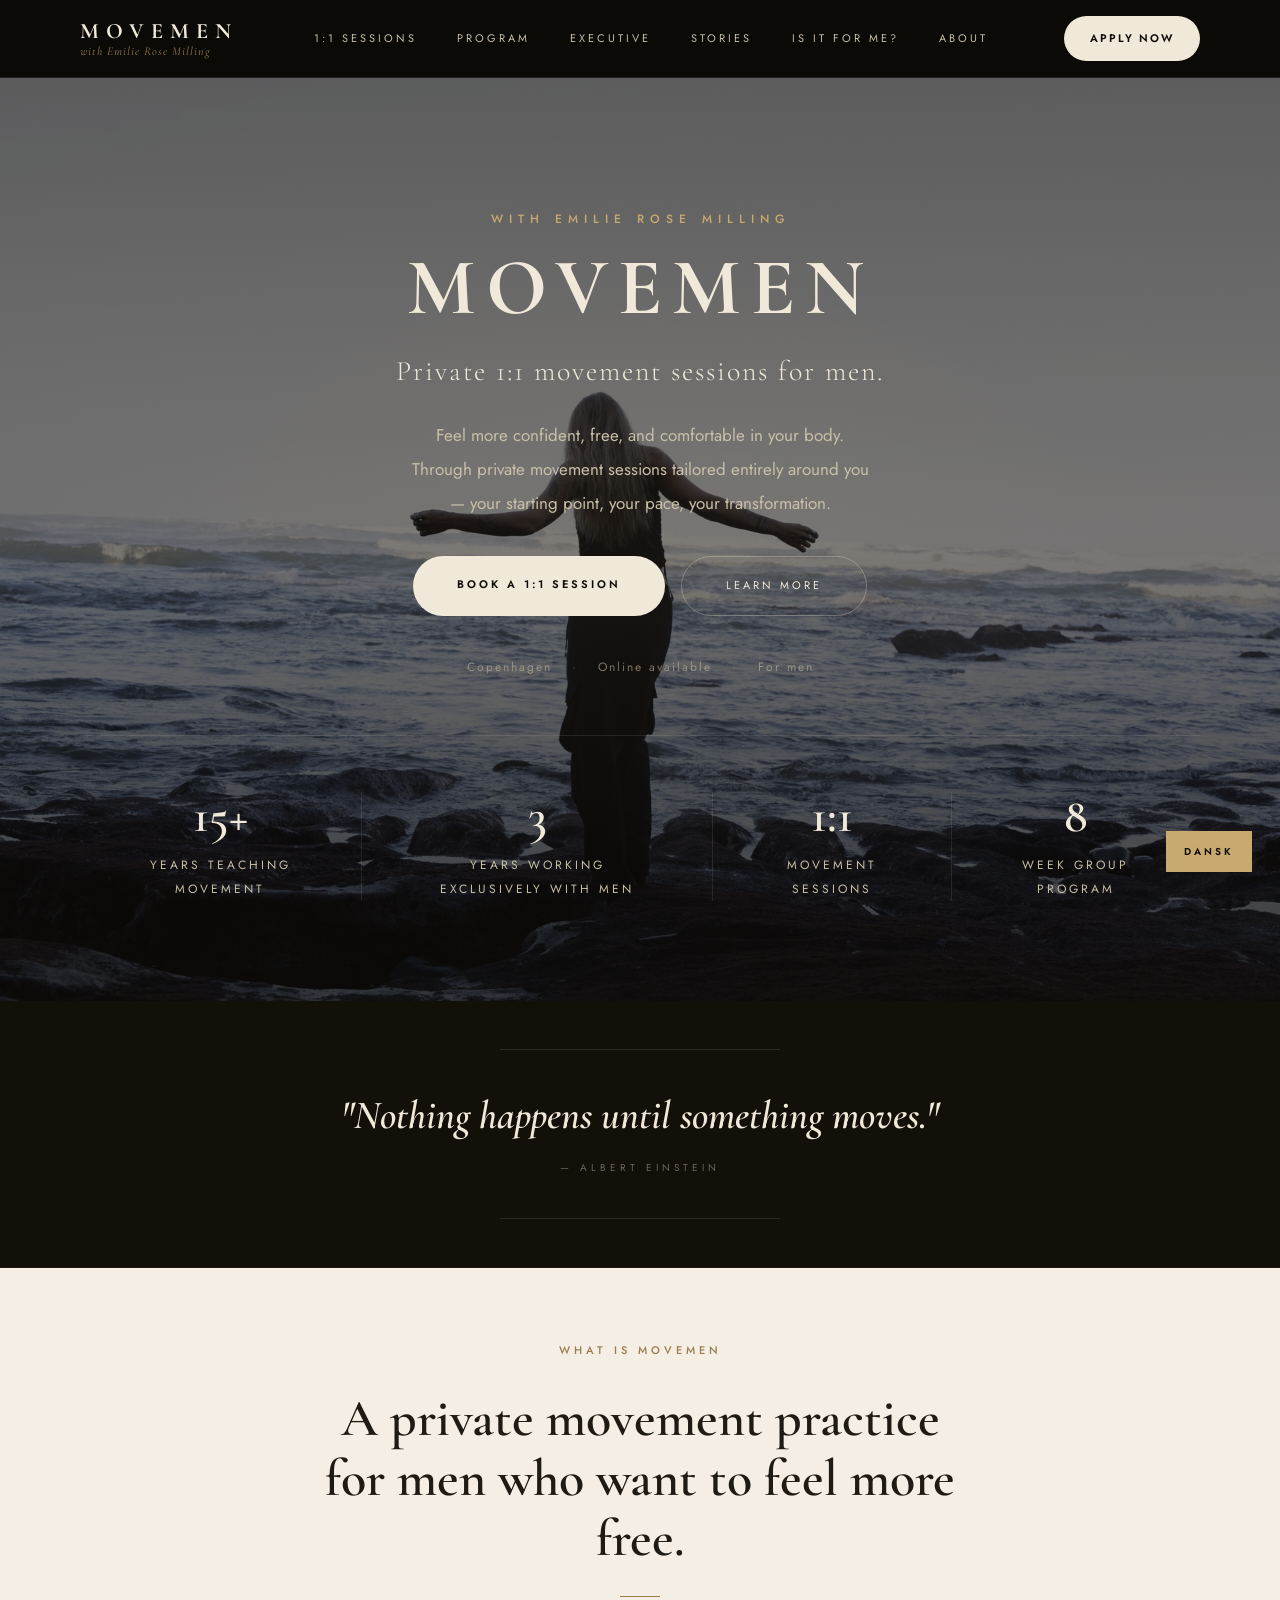
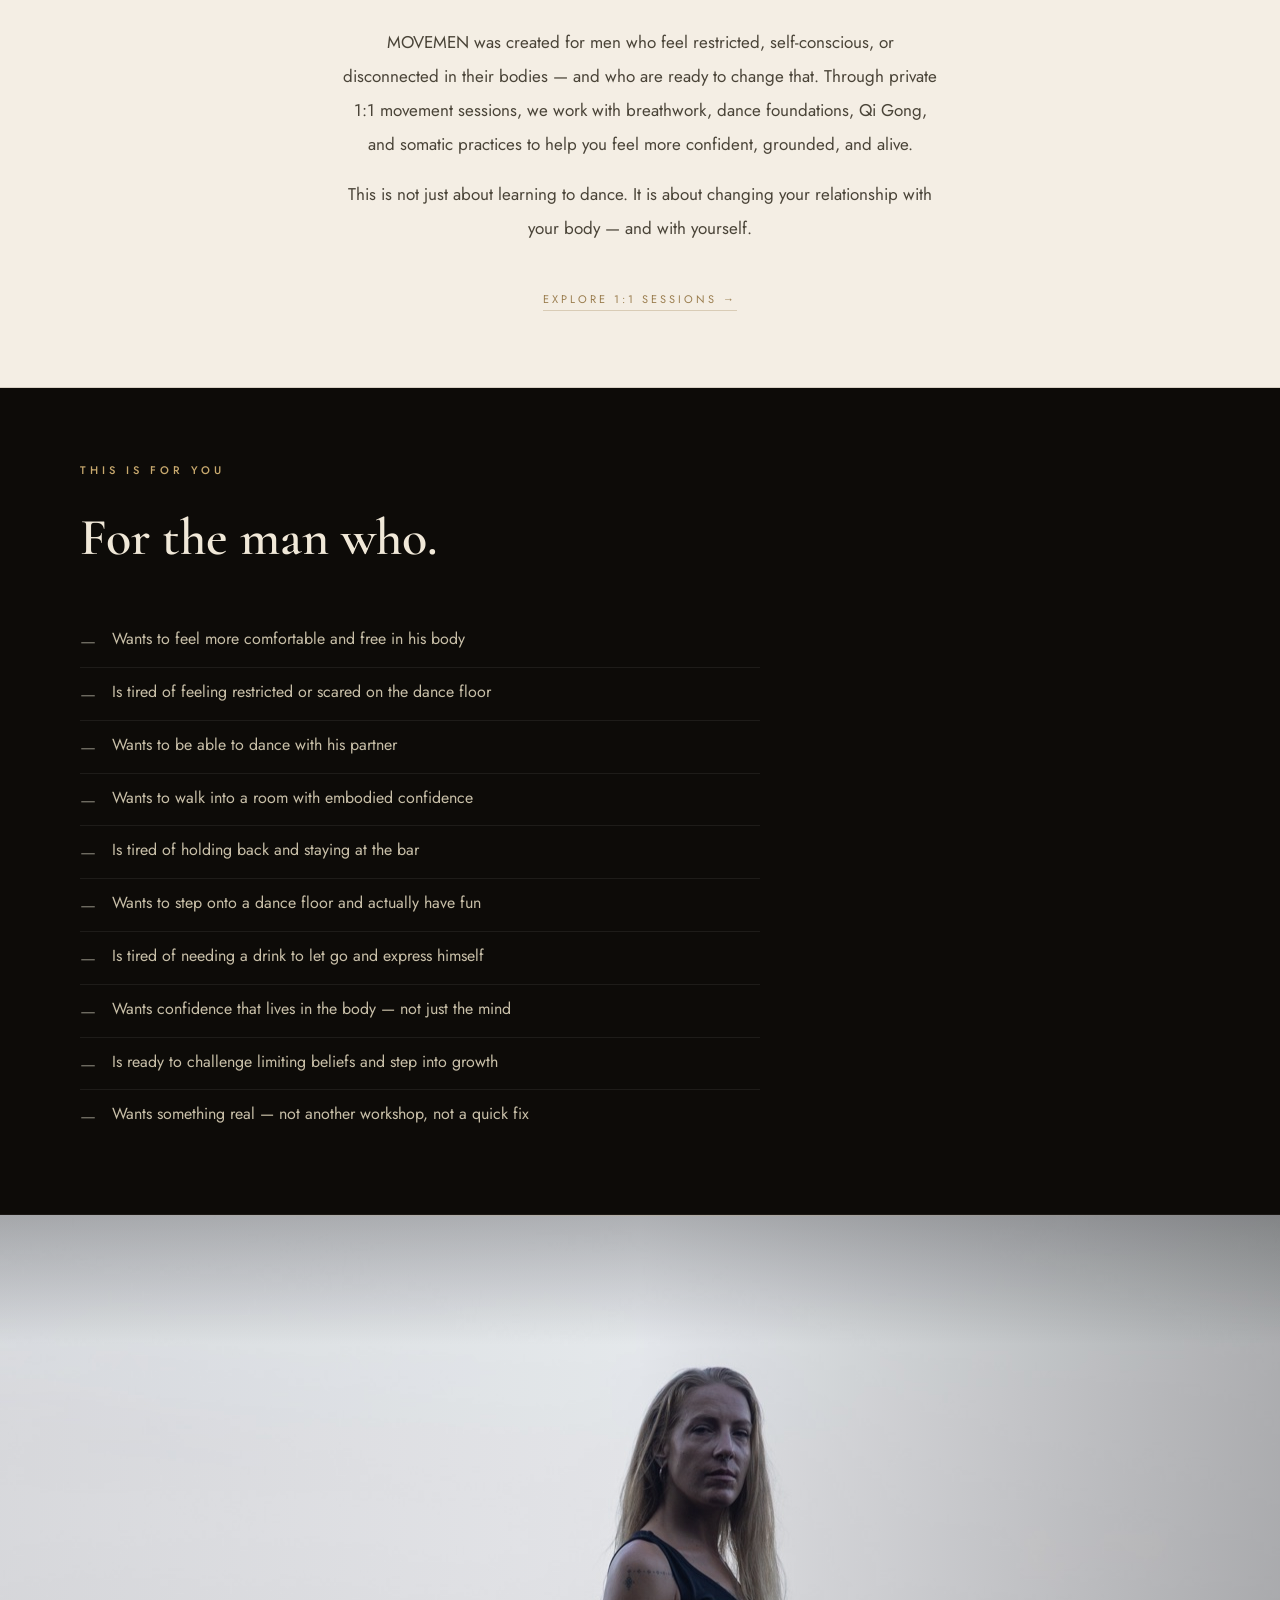
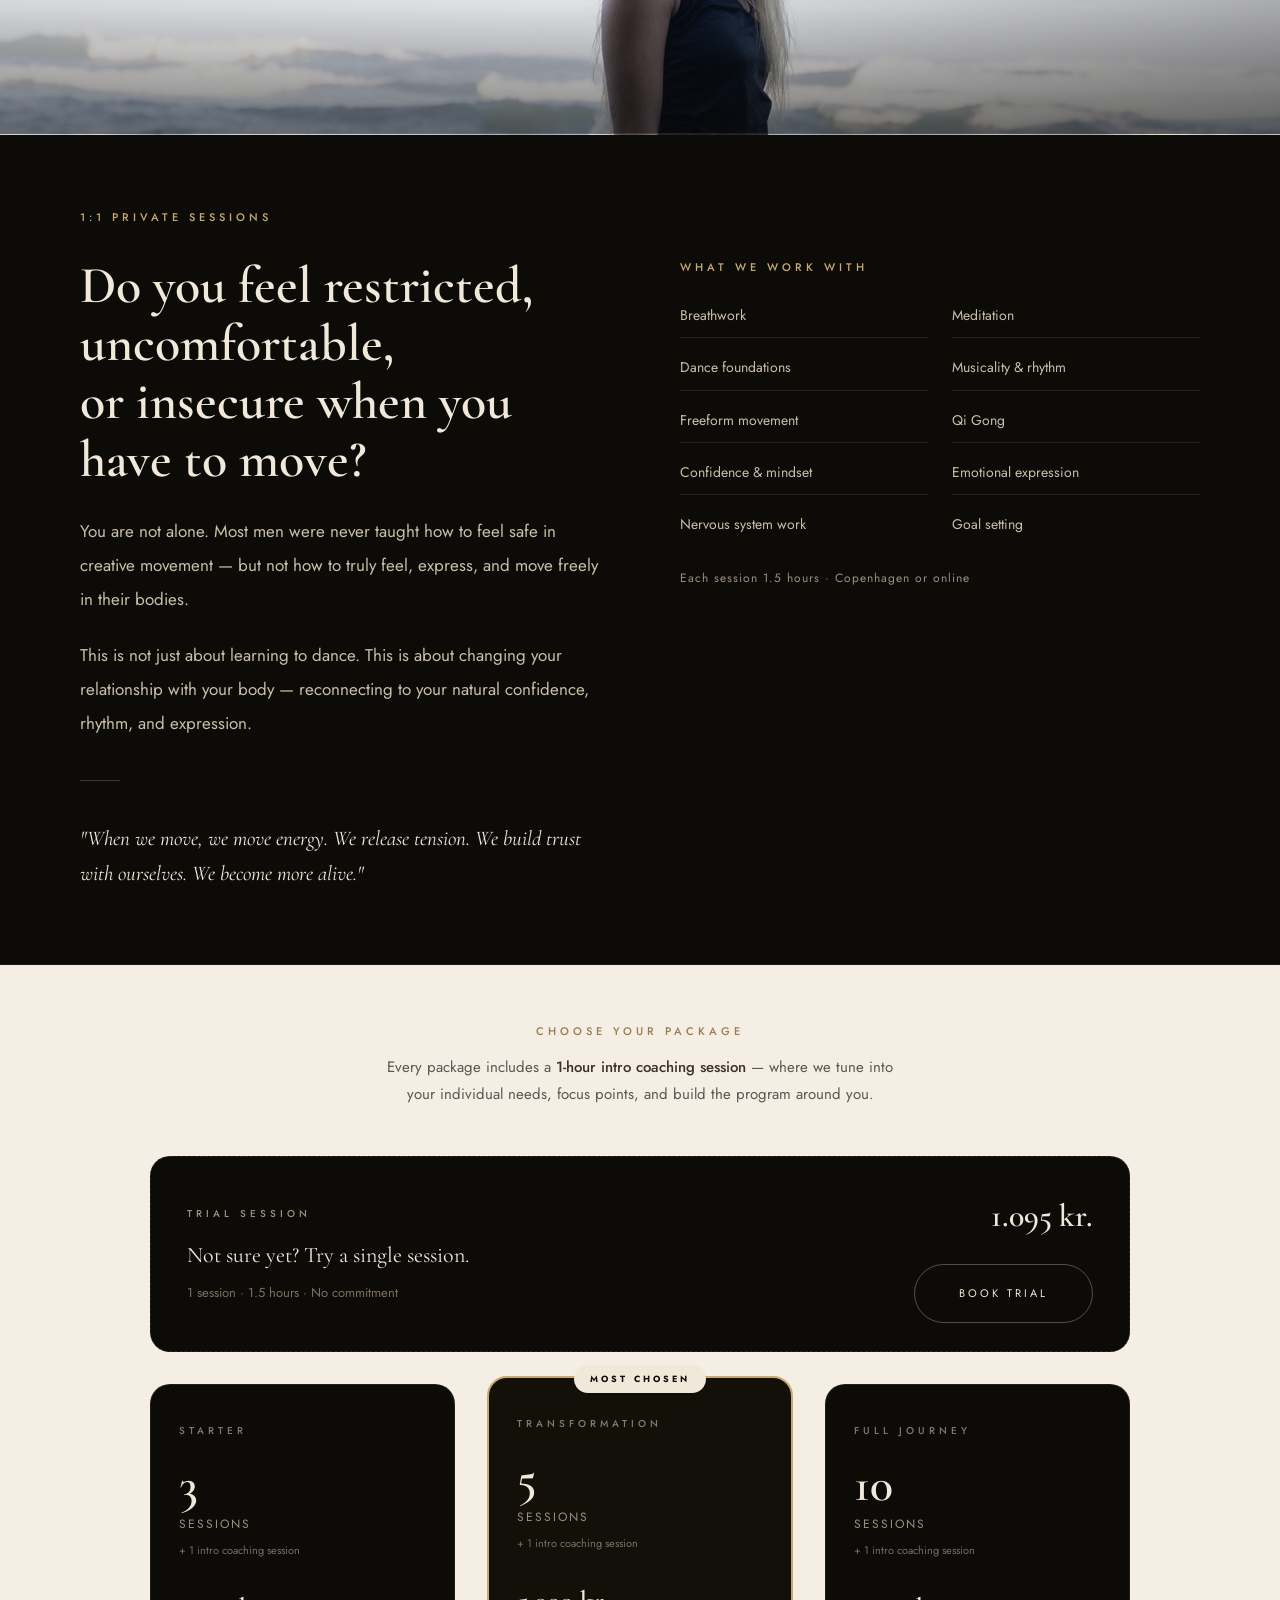
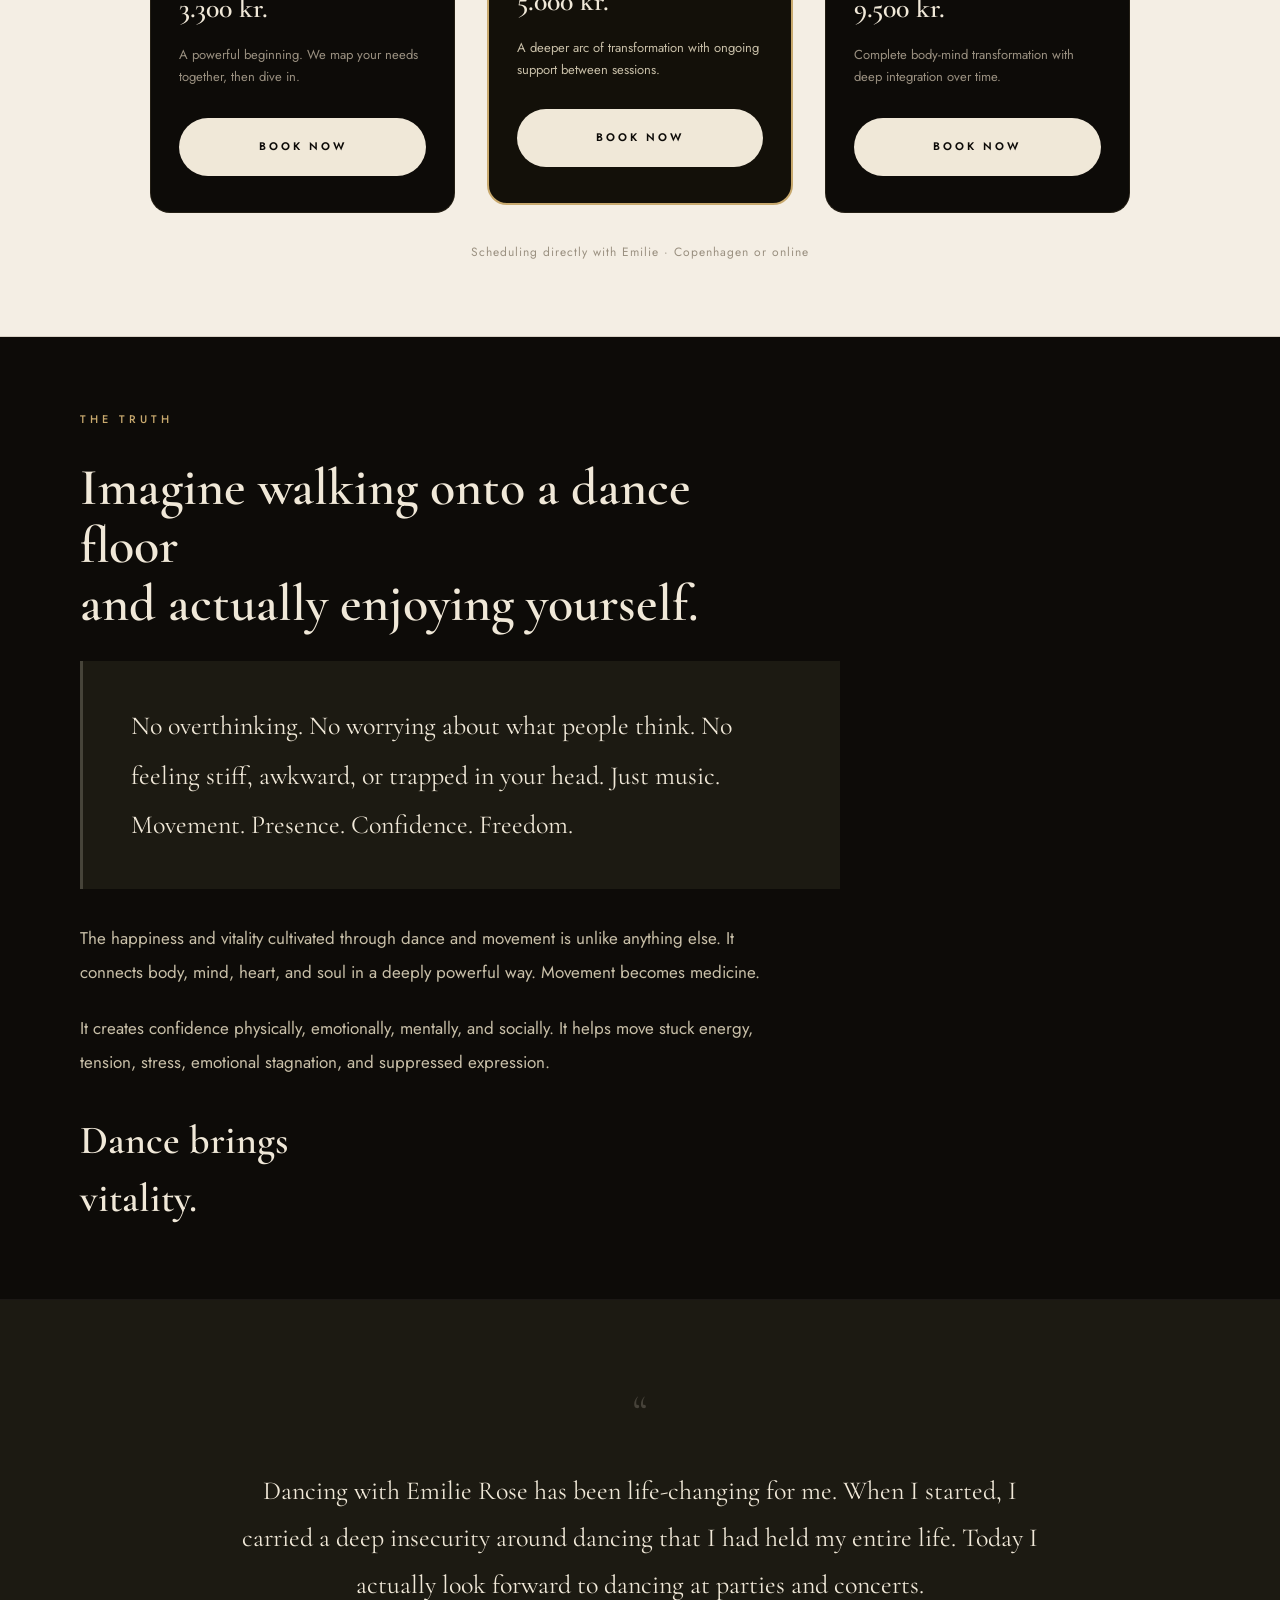
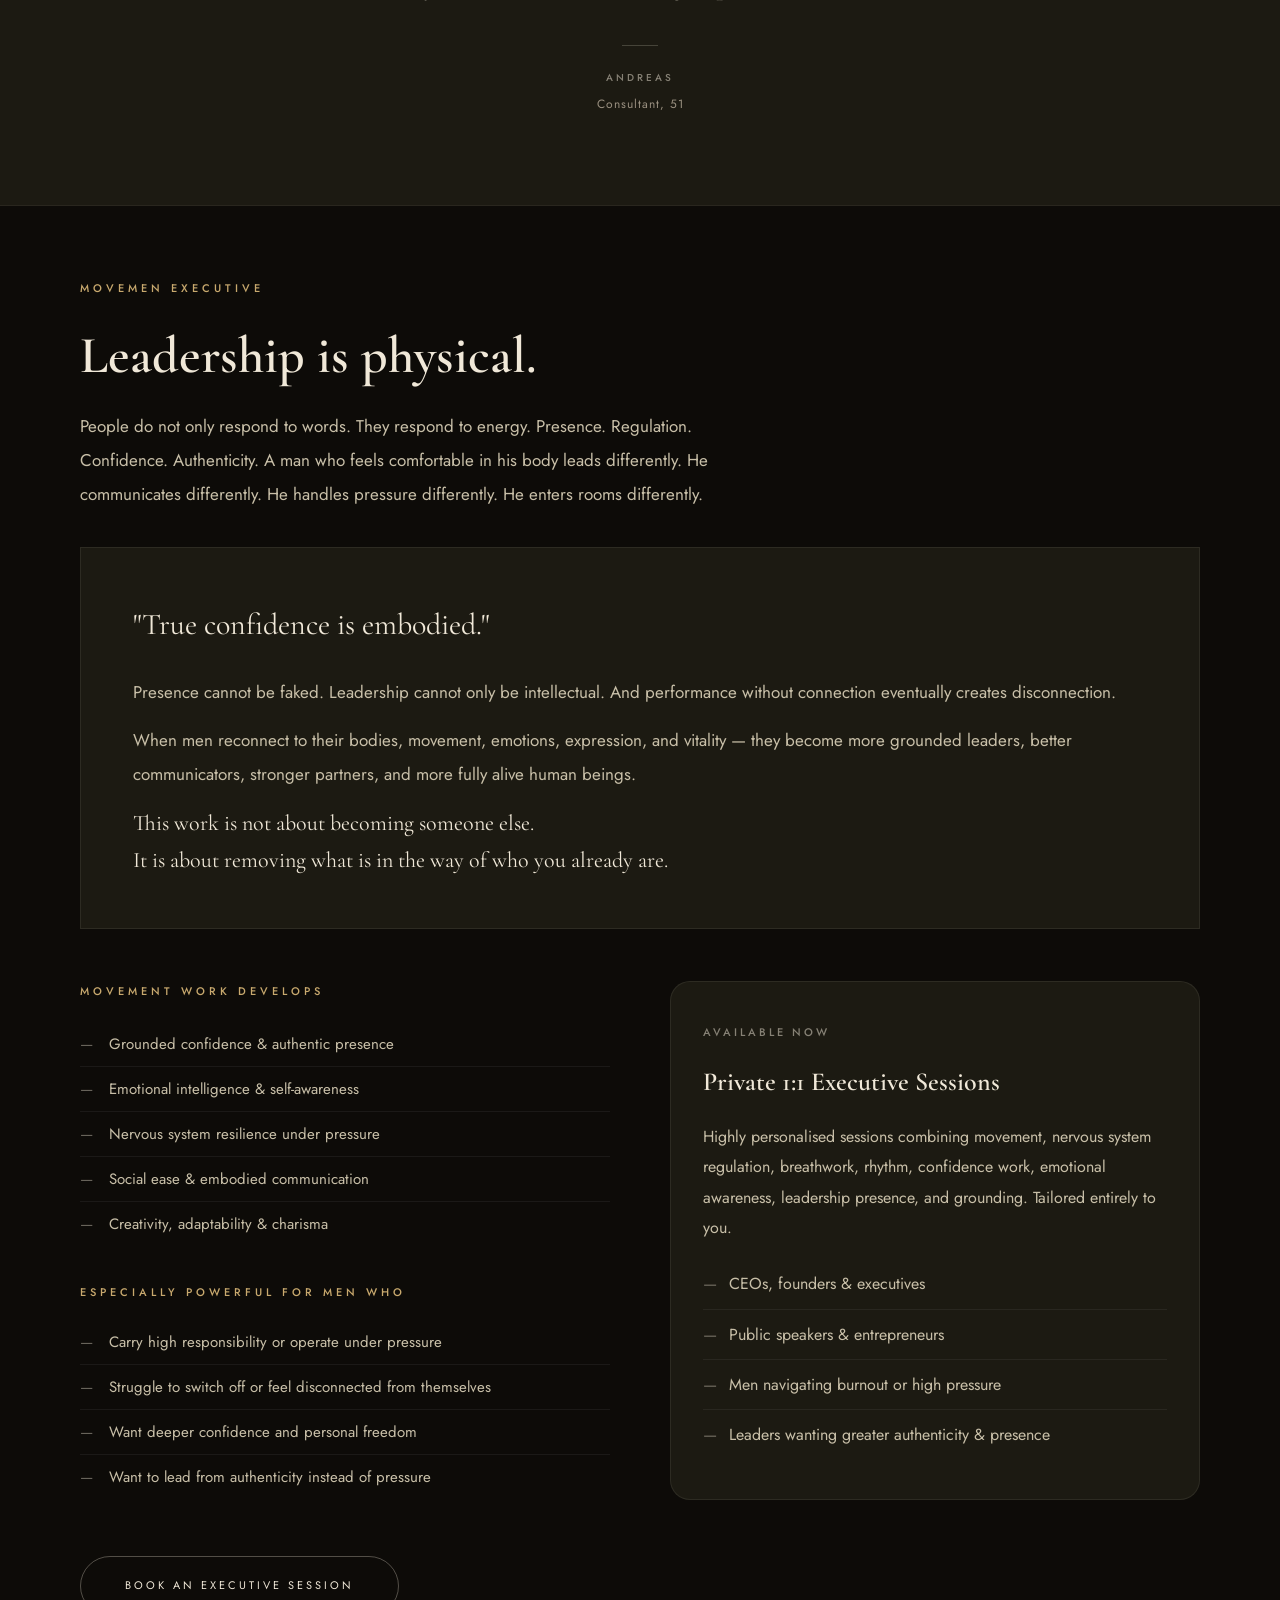
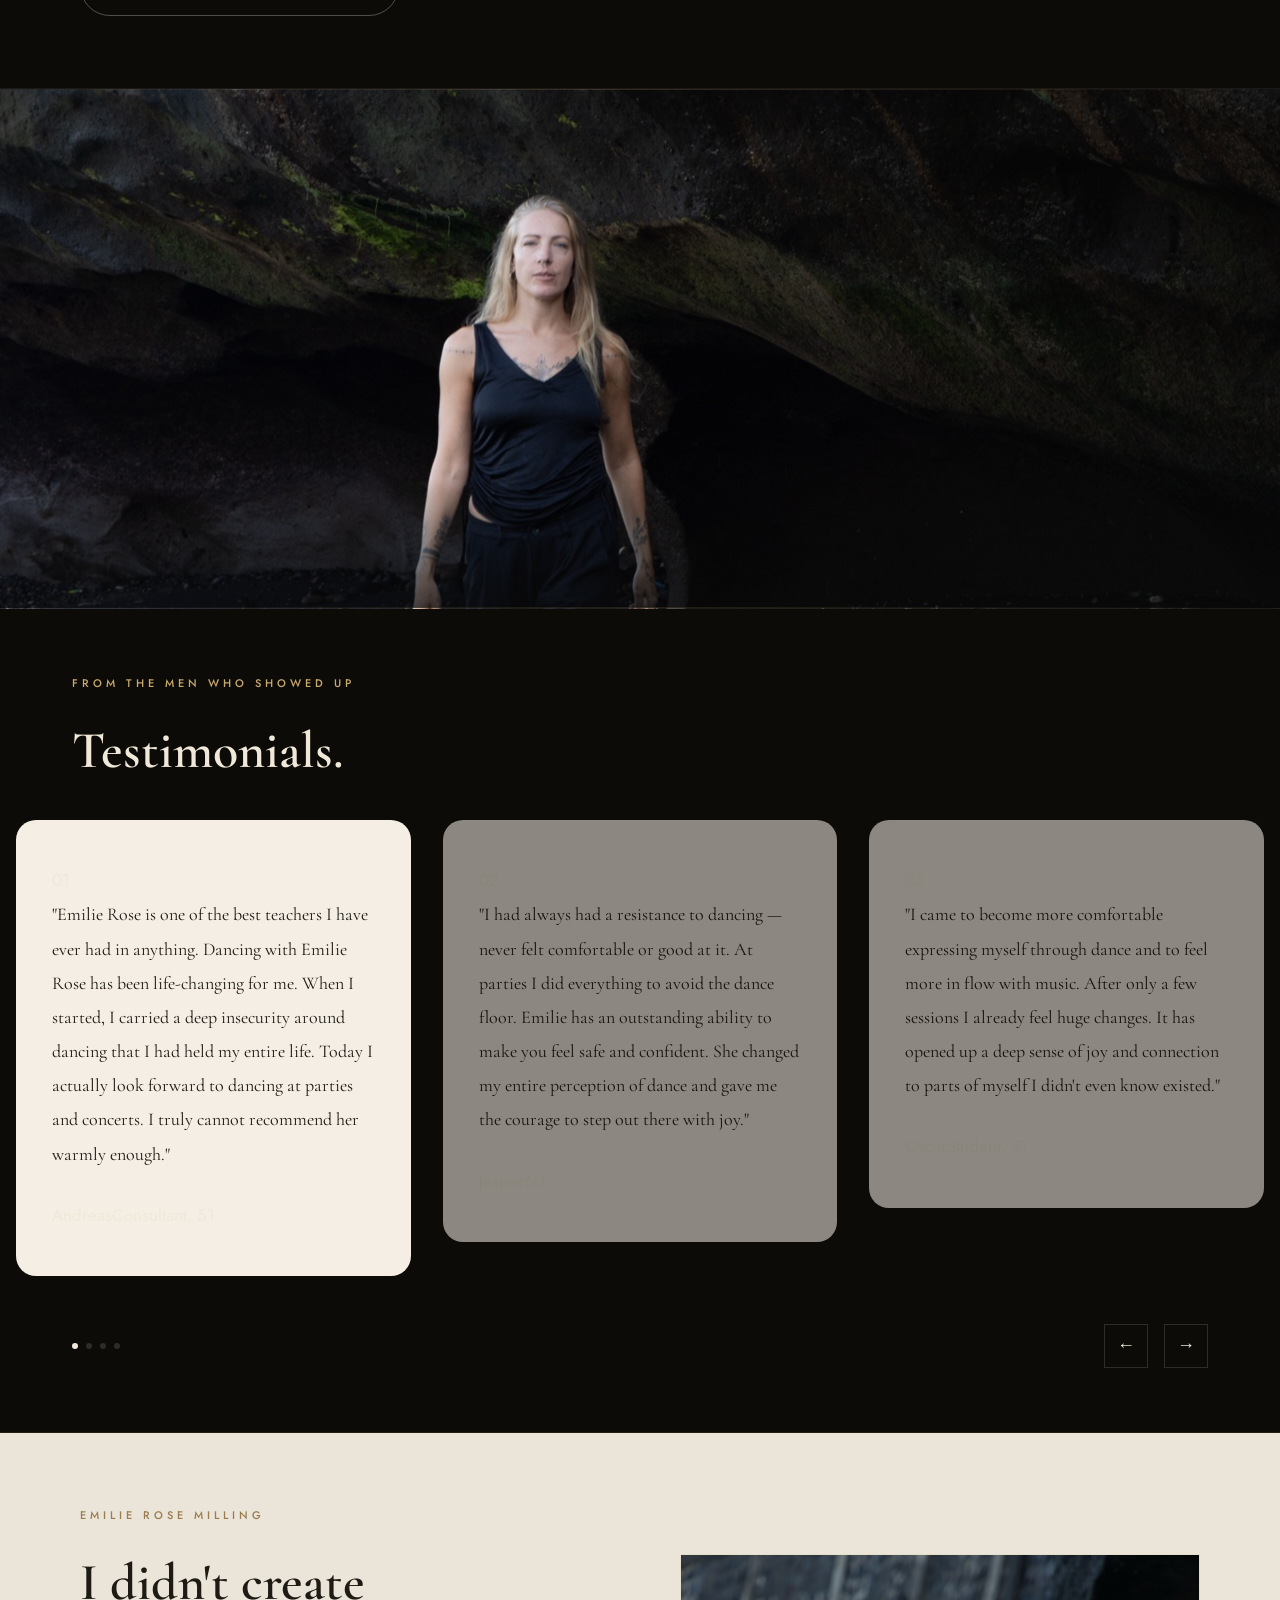
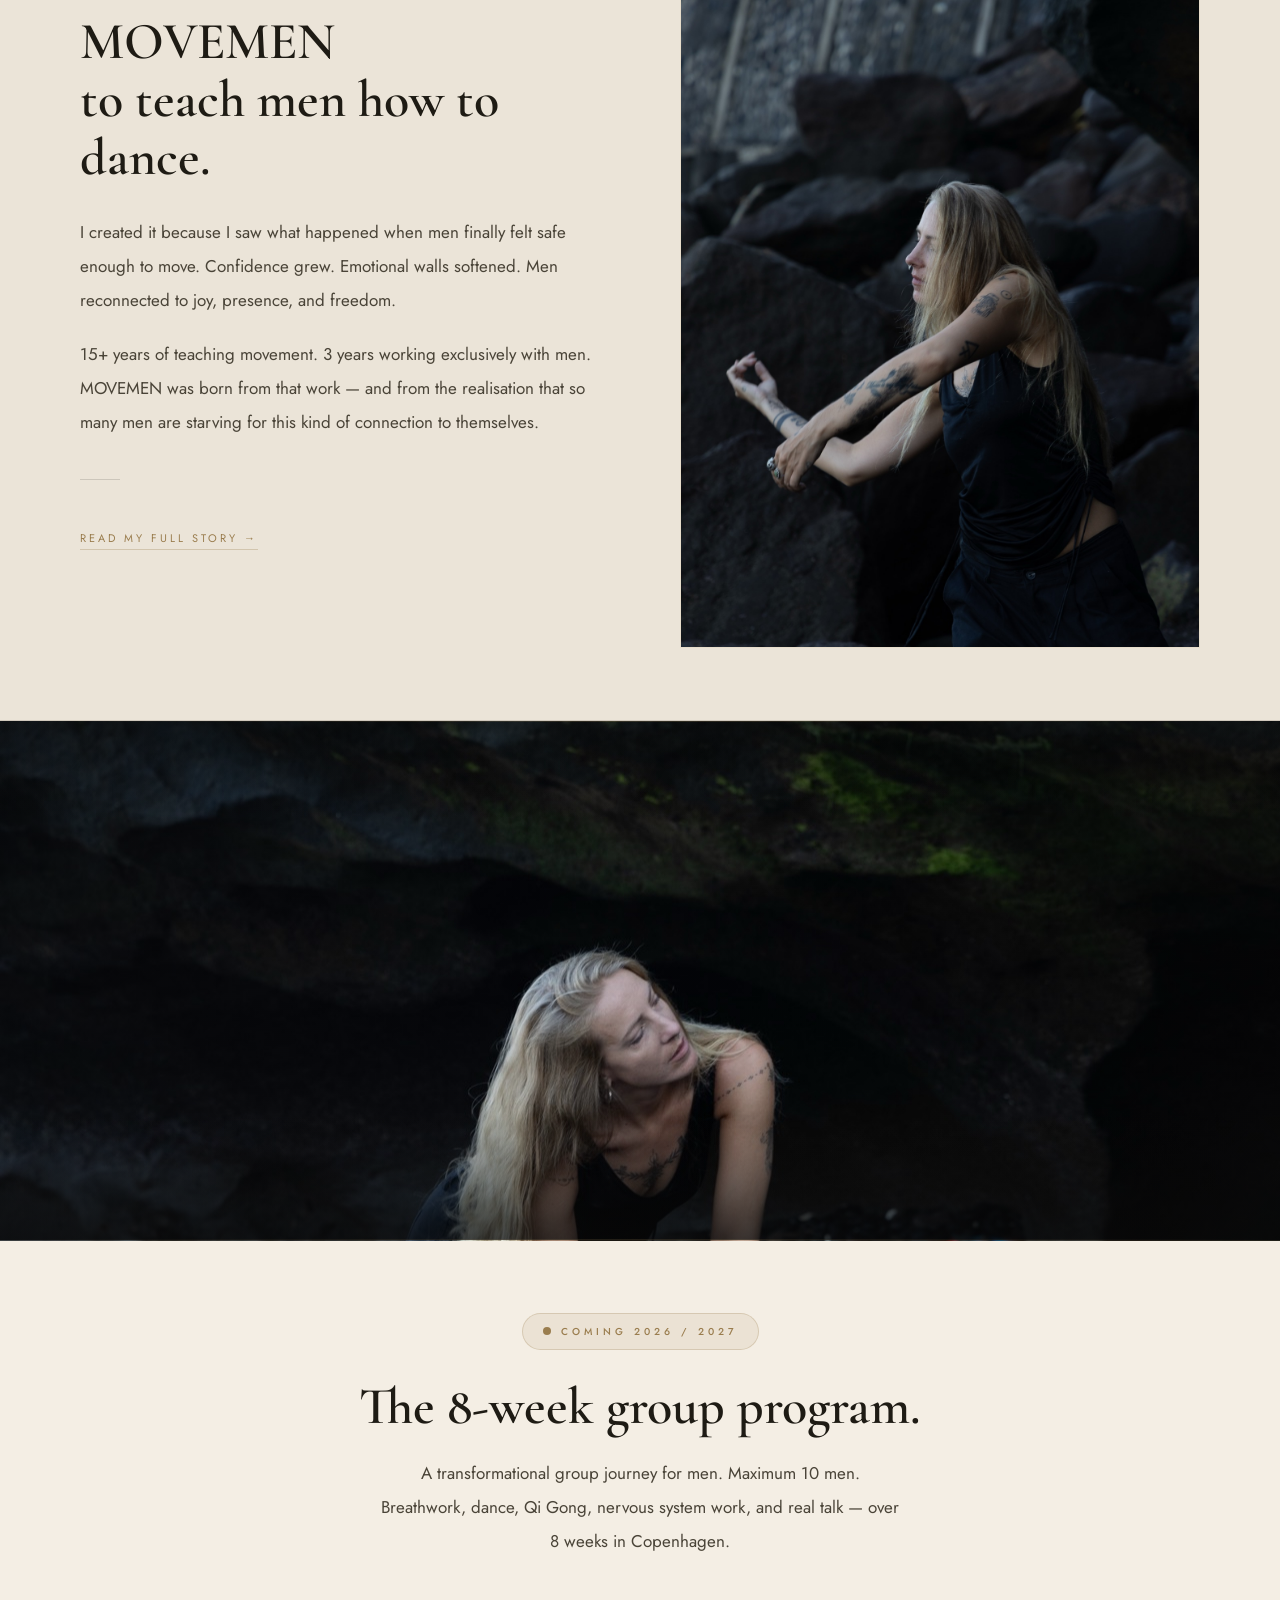
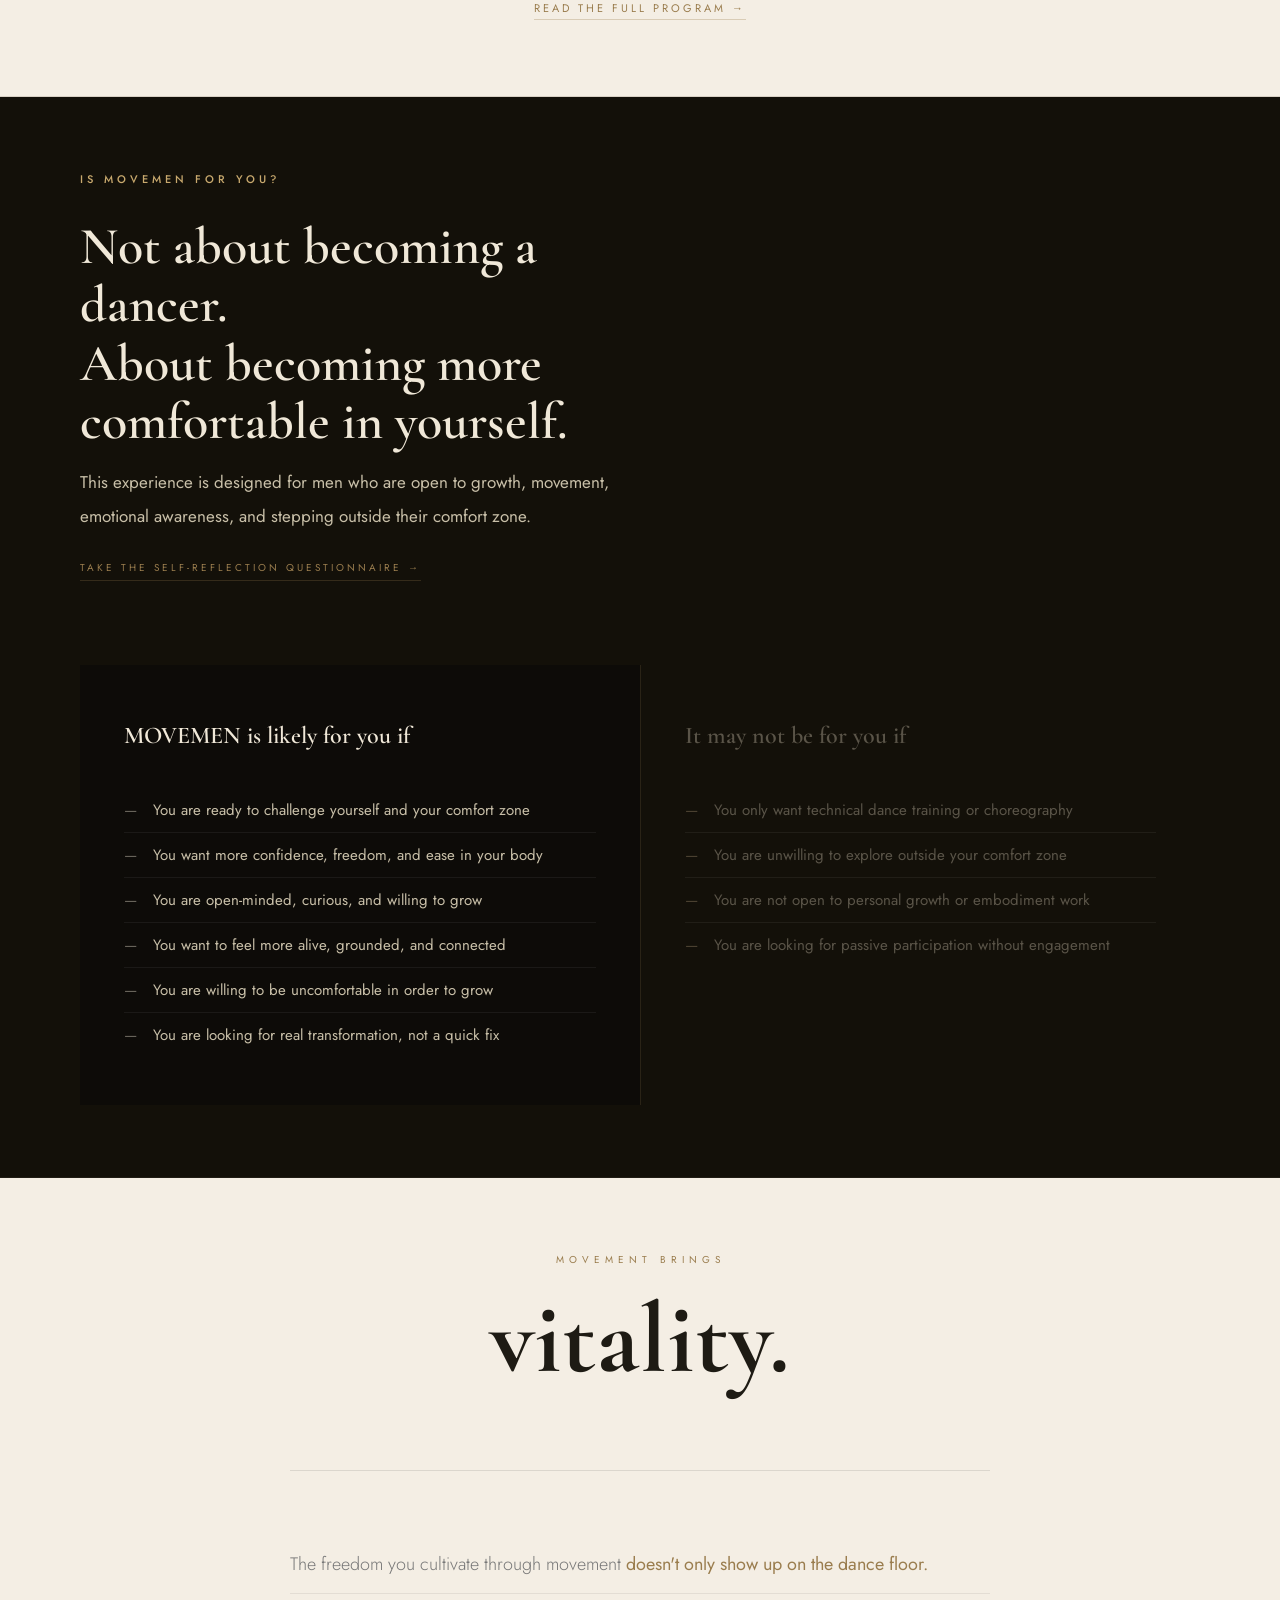
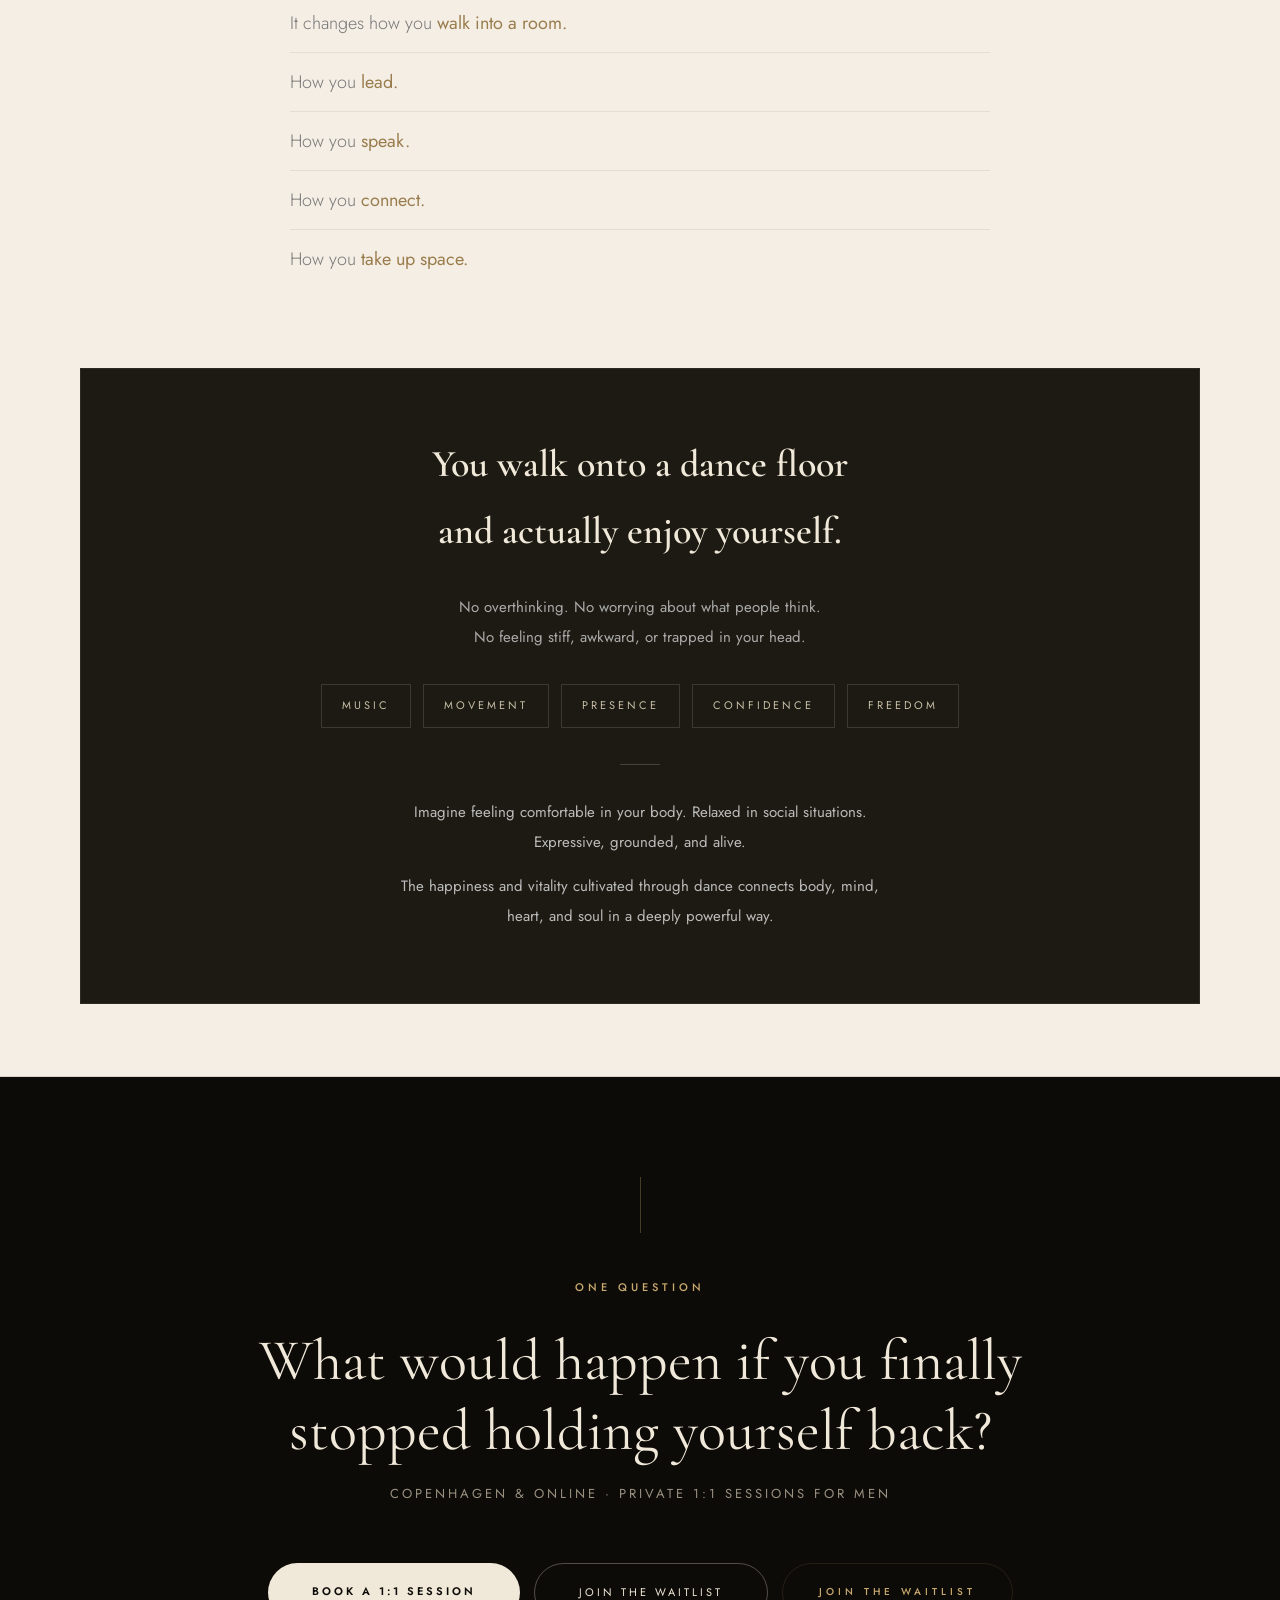
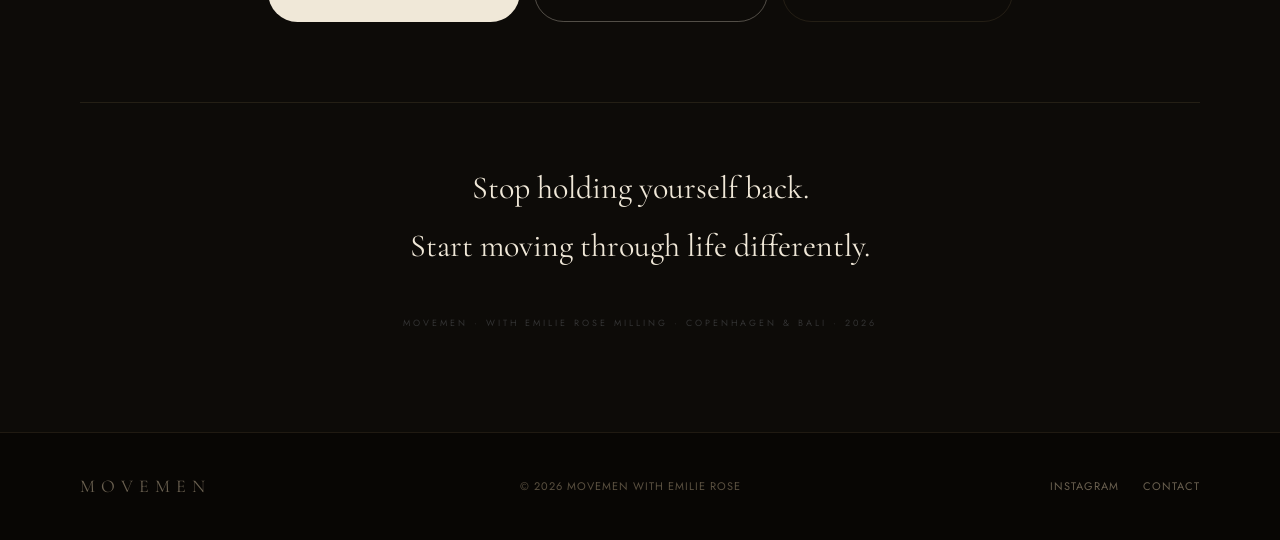
==== commit 5c00cccb: "Move FAQ from main page to quiz.html (Is it for me?)" ====
--- a/index.html
+++ b/index.html
@@ -555,20 +555,6 @@
 
 </section>
 
-<!-- ═══════════════════════════════════════════════════════ FAQ -->
-<section class="sec-lt">
-  <span class="lbl-dk">Common questions</span>
-  <div class="serif-lg-dk" style="max-width:440px;margin-bottom:44px">
-    The things men wonder<br>before they reach out.
-  </div>
-  <div class="fq"><div class="fq-q">Do I need any dance experience?</div><div class="fq-a">None at all. Most men who come to MOVEMEN have little or no background in dance. The program meets you exactly where you are — that's the point.</div></div>
-  <div class="fq"><div class="fq-q">What if I feel stupid or look awkward?</div><div class="fq-a">That feeling is almost universal — and it's exactly what we work with, not around. The space is safe, non-judgmental, and deeply human. Everyone in the room is there for the same reason.</div></div>
-  <div class="fq"><div class="fq-q">Is this really just a dance class?</div><div class="fq-a">No. Dance is the vehicle — but the destination is confidence, presence, nervous system freedom, and a fundamentally different relationship with your body. Men consistently say what changes goes far beyond movement.</div></div>
-  <div class="fq"><div class="fq-q">I'm quite private. Will I feel exposed?</div><div class="fq-a">The group is intentionally small — maximum 10 men. The container is held carefully by Emilie. You move at your own pace, nothing is forced. Private men often find this the most powerful experience precisely because they rarely allow themselves this kind of space.</div></div>
-  <div class="fq"><div class="fq-q">What's the difference between the 1:1 and the group program?</div><div class="fq-a">The 1:1 is entirely private and built around you — ideal if you want to start quietly, at your own pace. The group program adds the power of brotherhood — being witnessed and supported by other men on the same journey. Both include Emilie's full commitment to your transformation.</div></div>
-  <div class="fq"><div class="fq-q">Will this actually make a difference in my daily life?</div><div class="fq-a">Every man who has come through this work says the same thing — what changed wasn't just how they move. It changed how they walk into rooms, how they lead, how they connect, and how they feel in their own skin.</div></div>
-</section>
-
 <!-- ═══════════════════════════════════════════════════════ FINAL CTA -->
 <section class="final" id="apply">
   <div class="final-rule"></div>
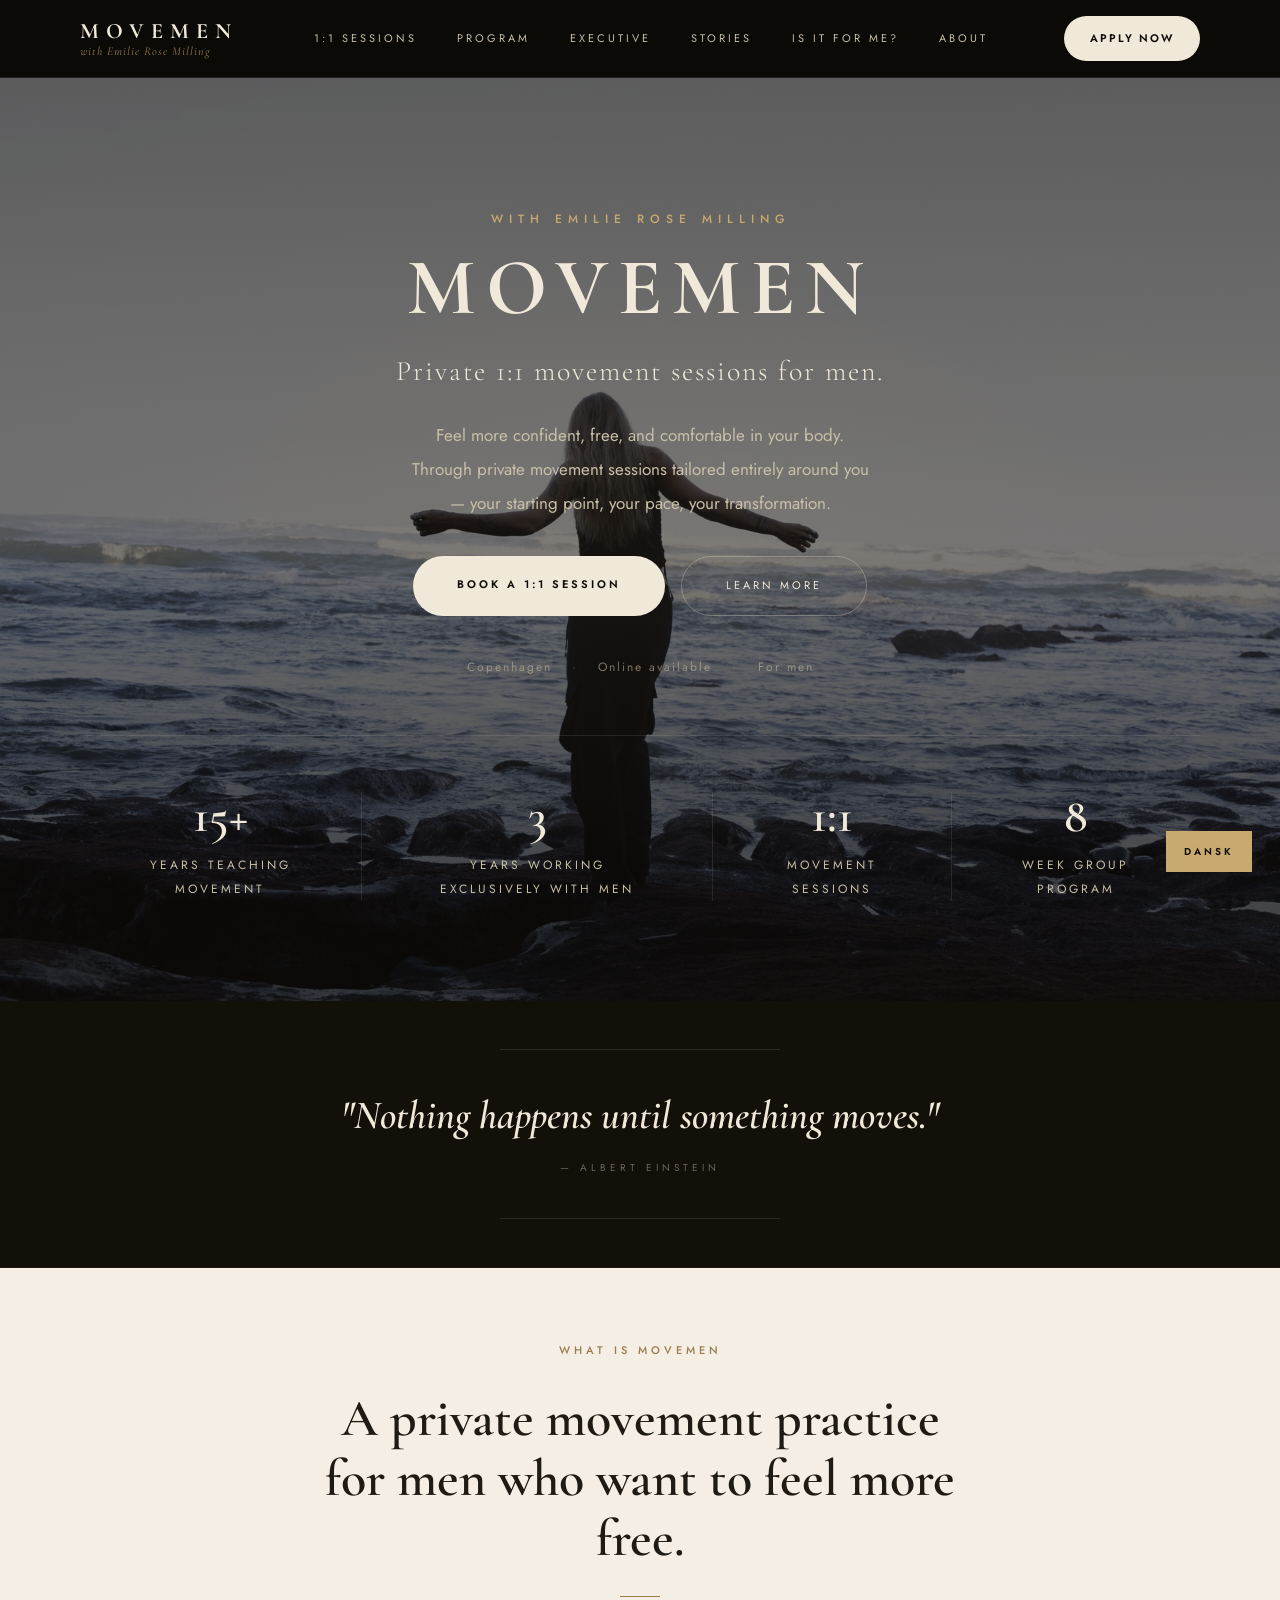
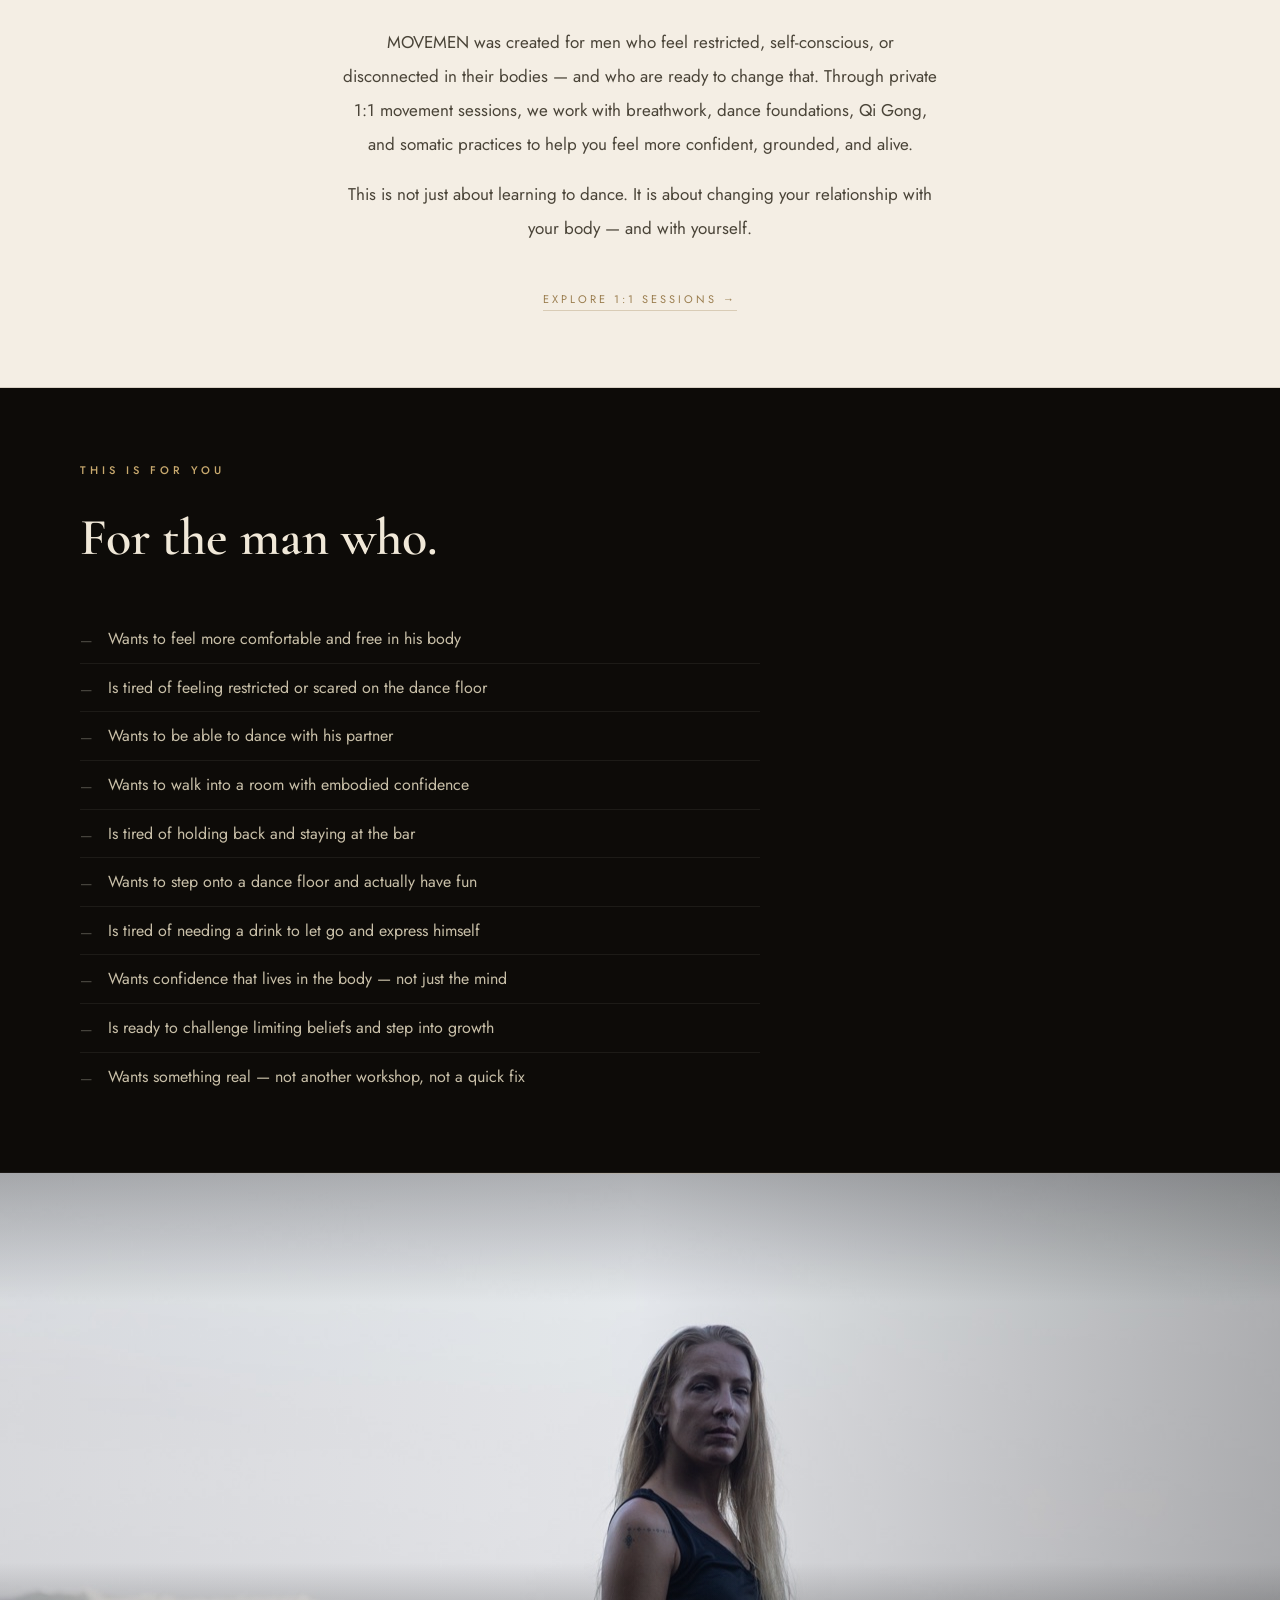
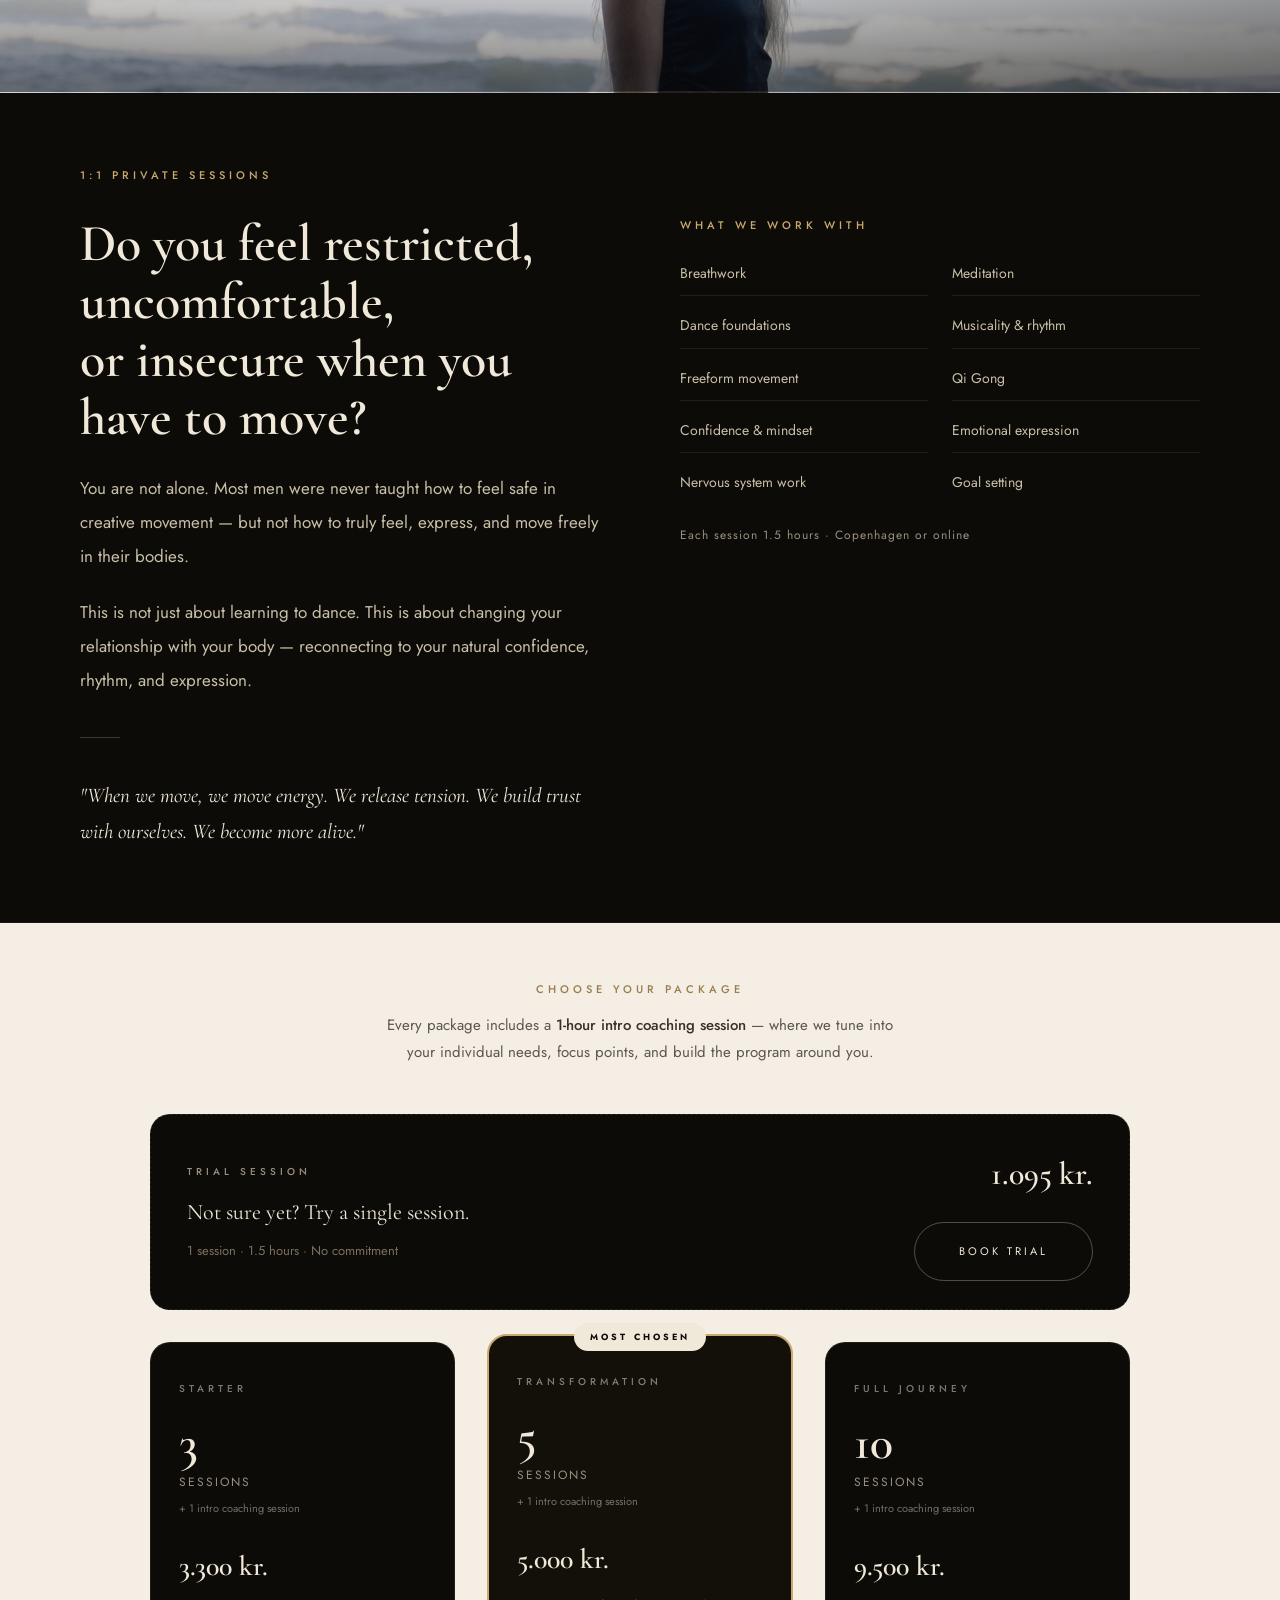
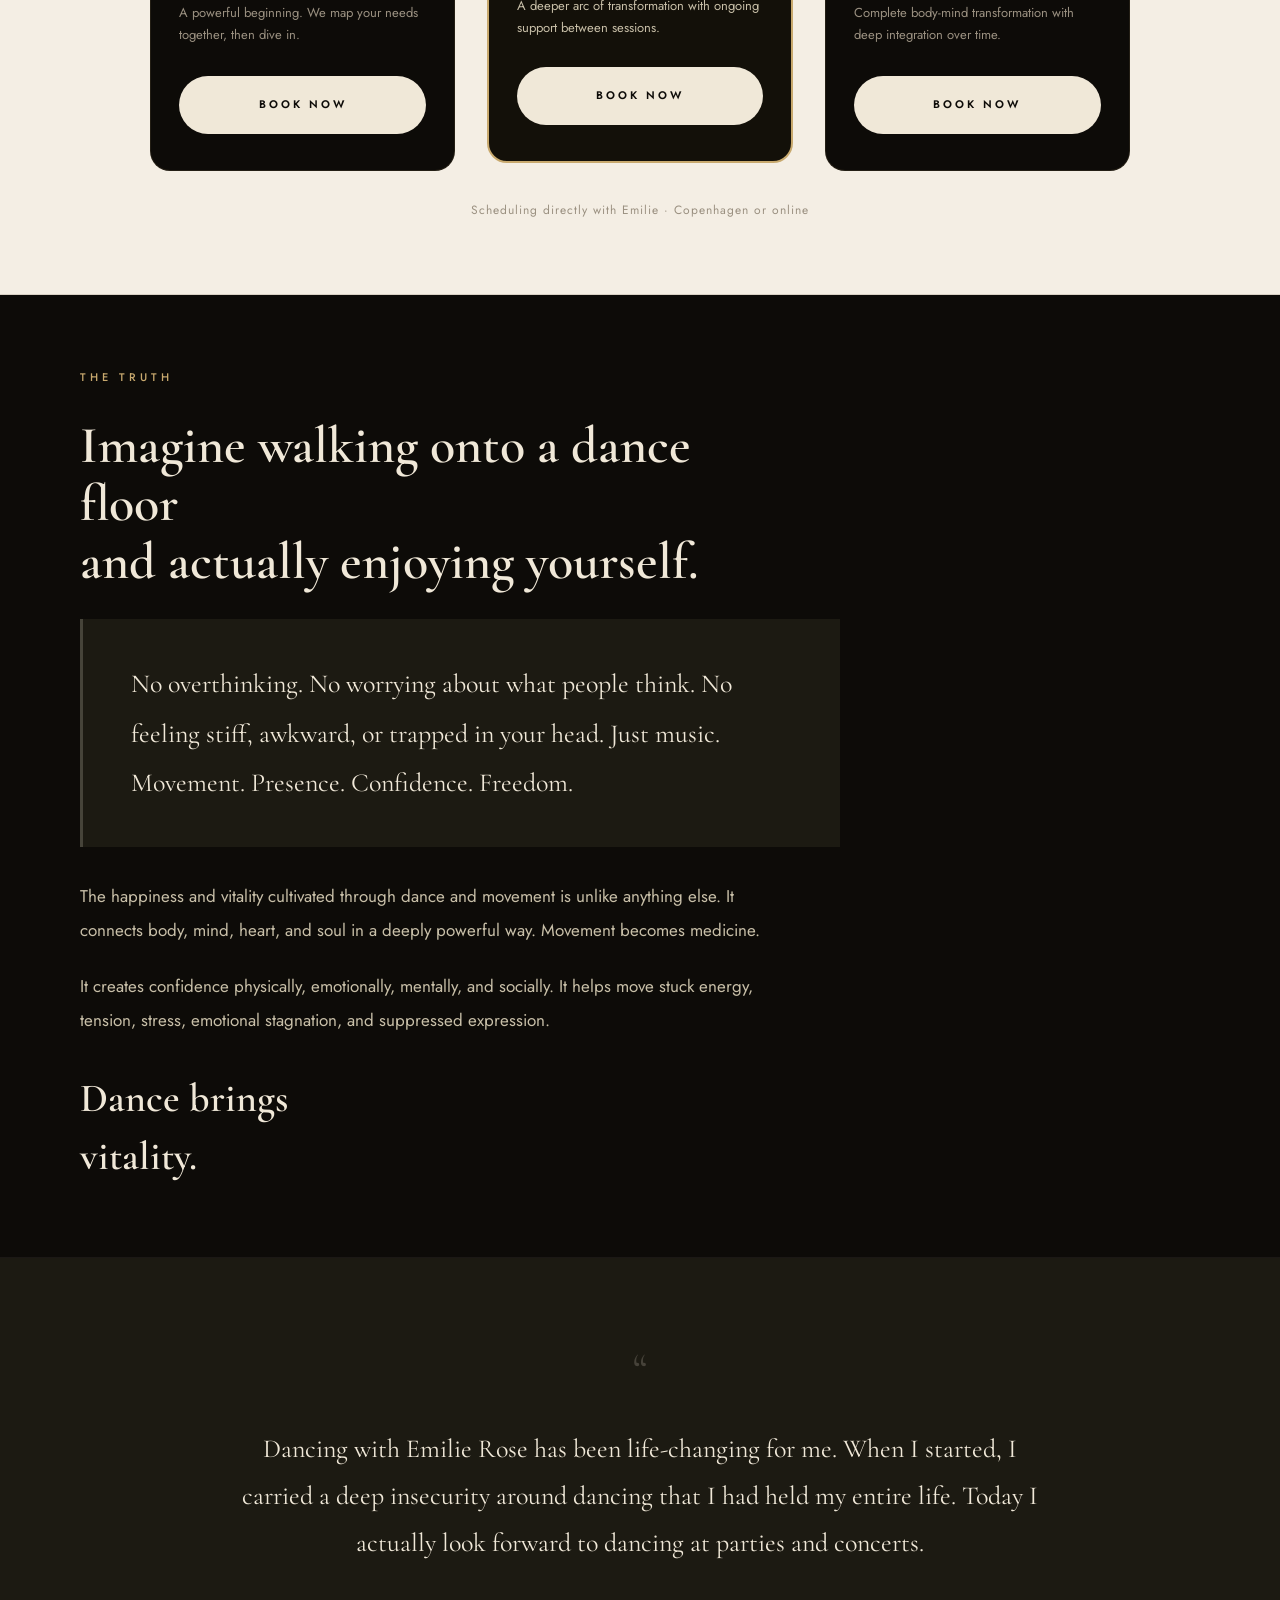
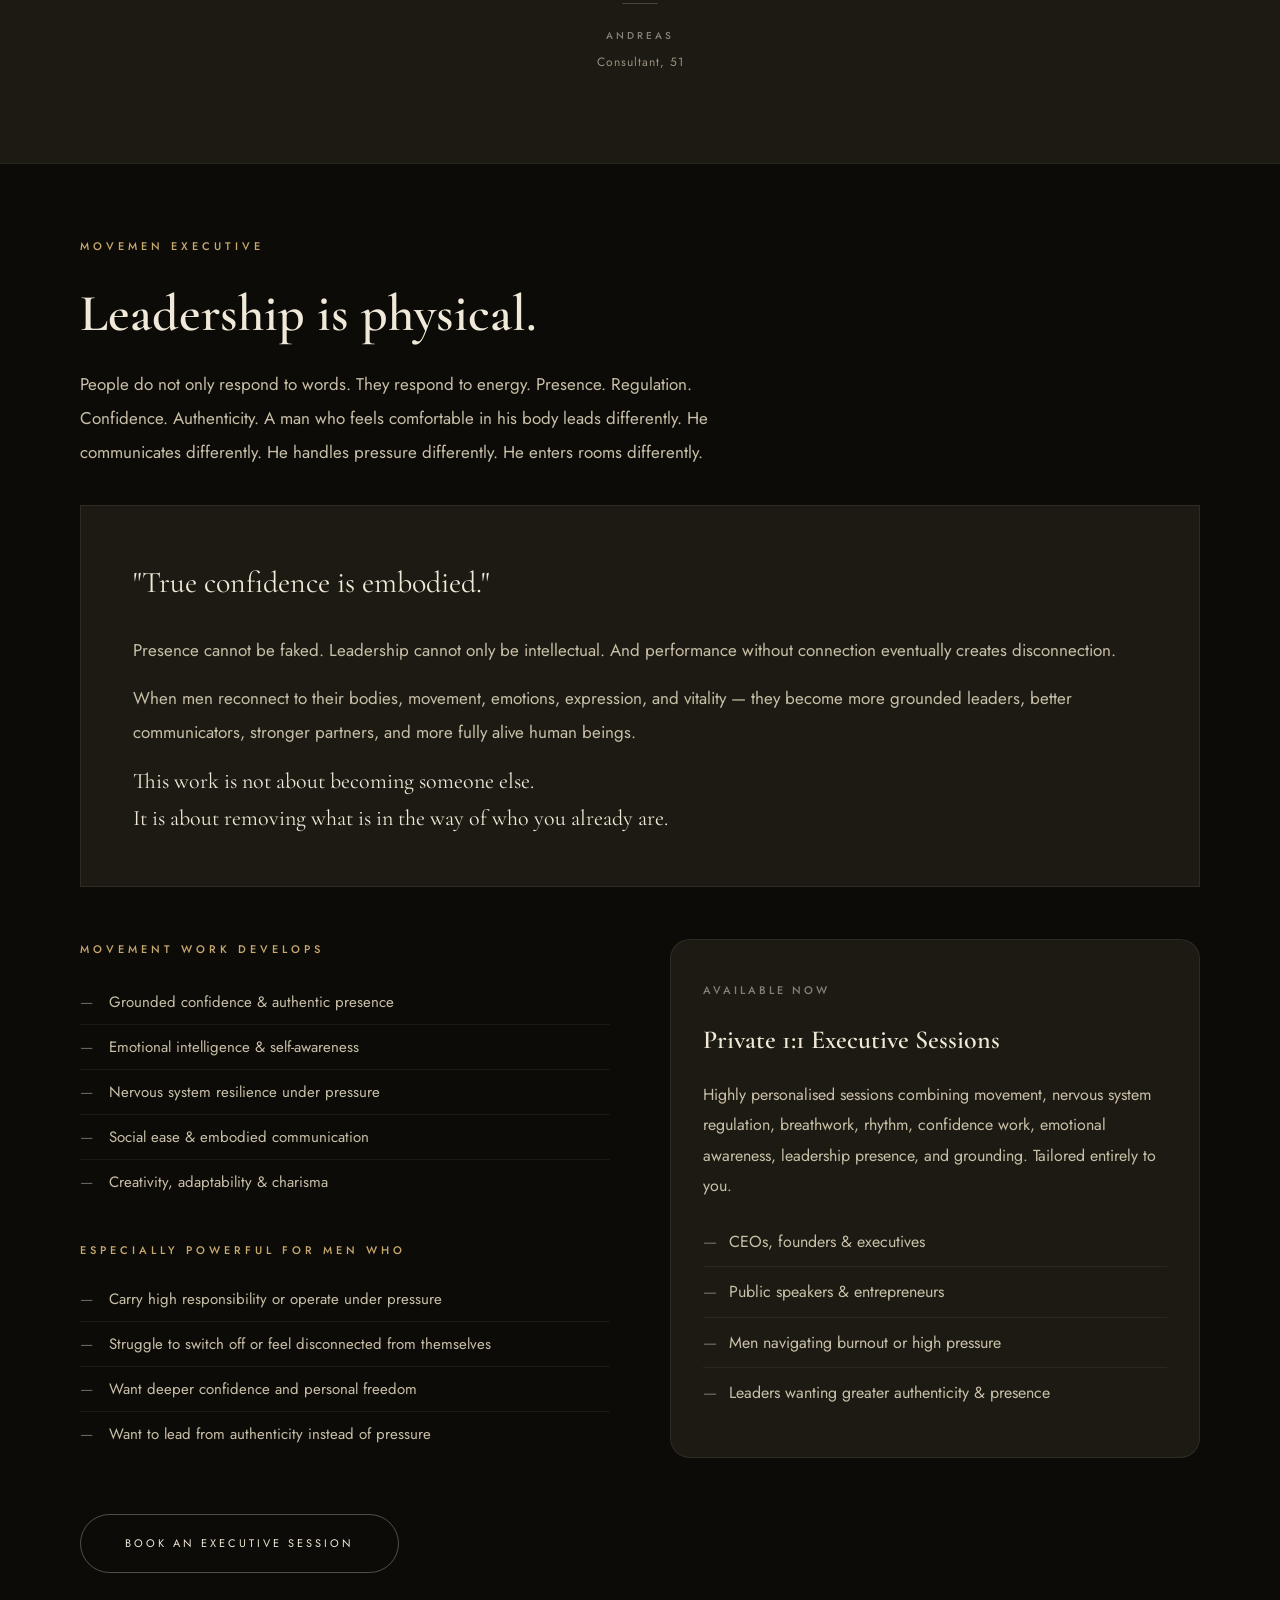
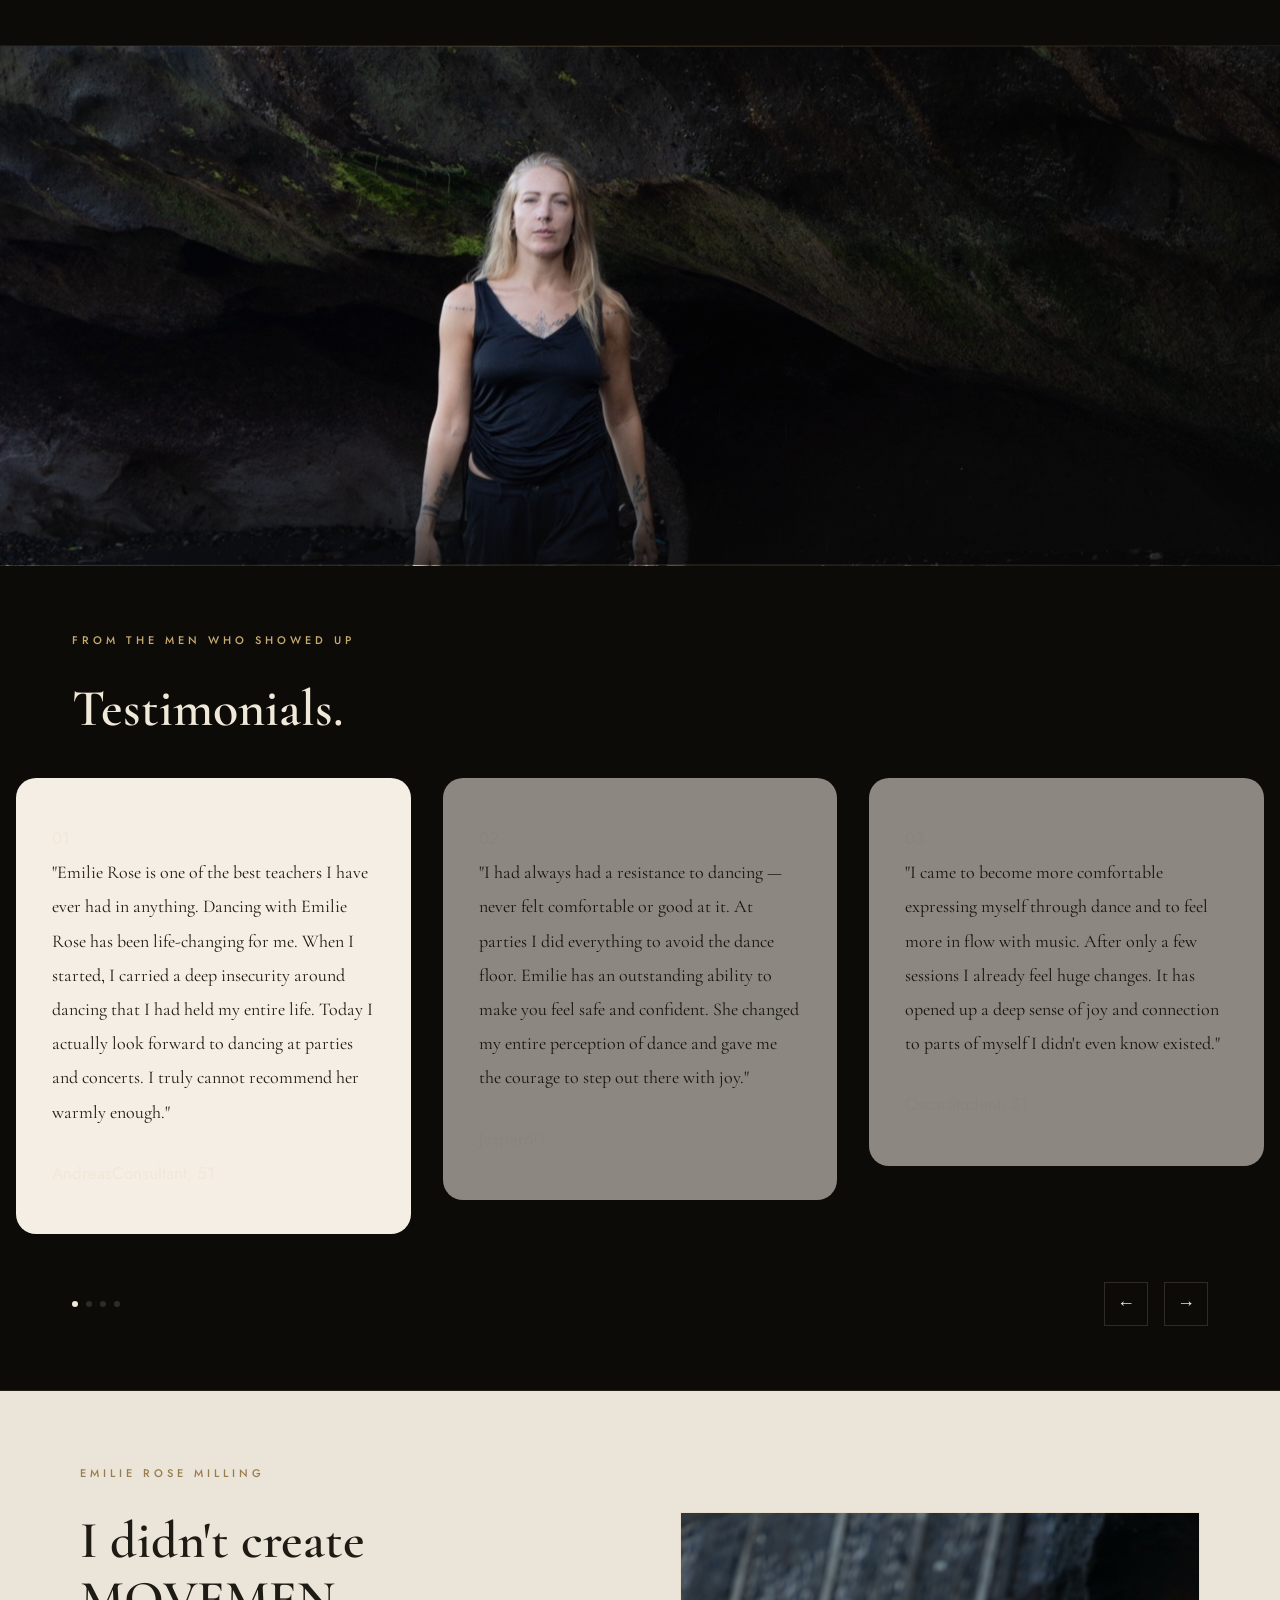
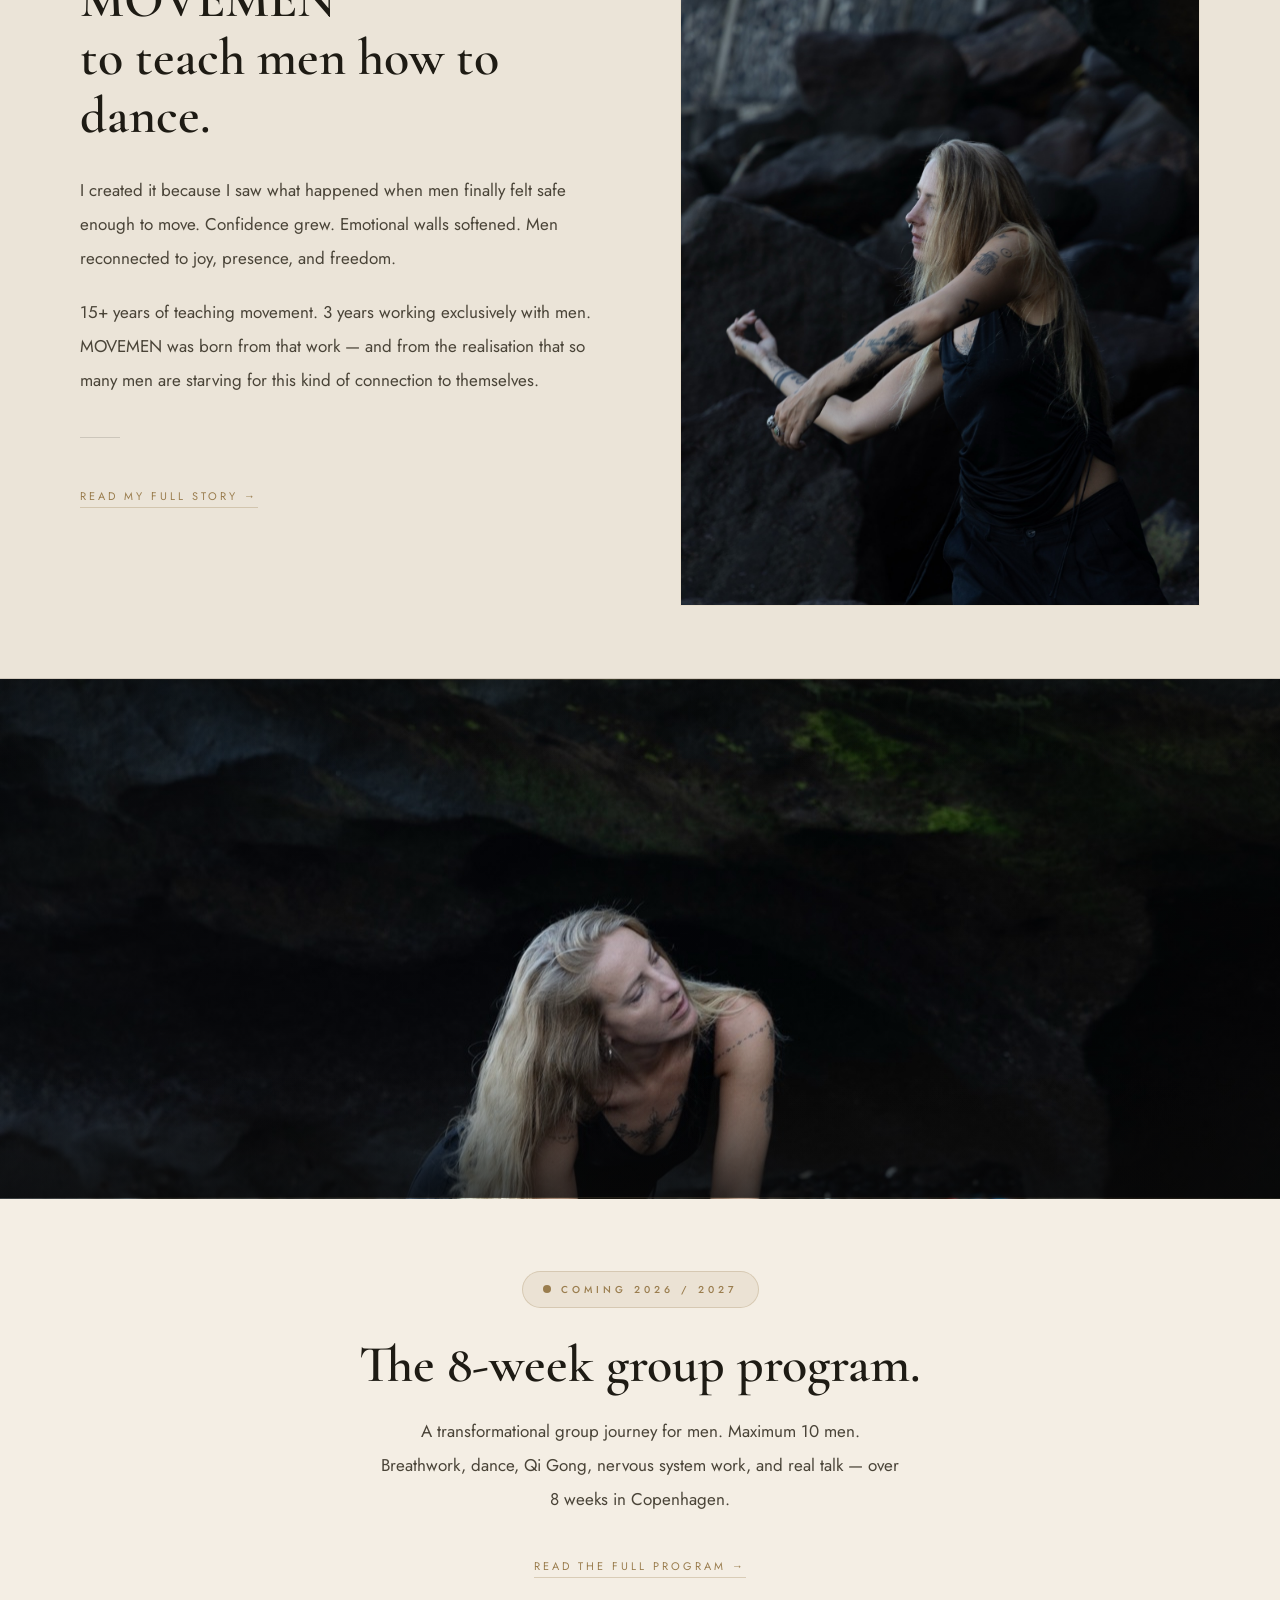
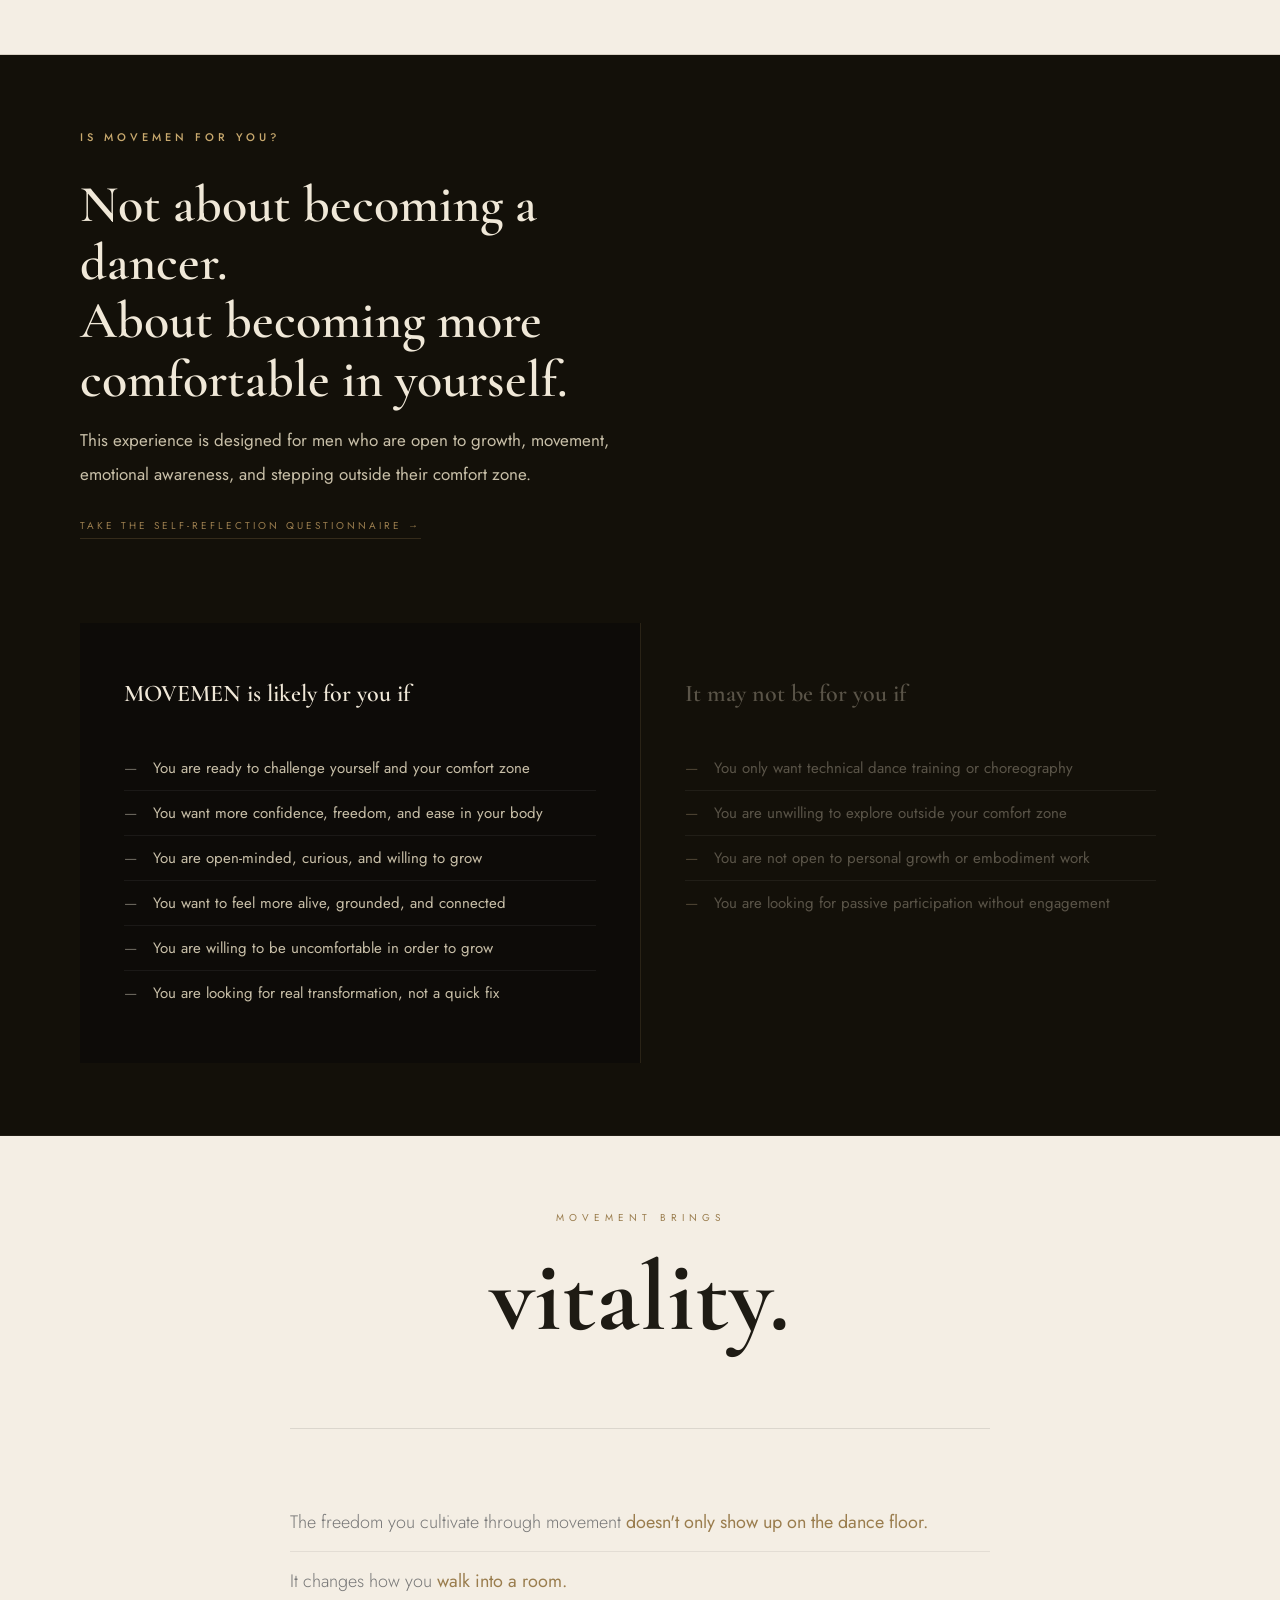
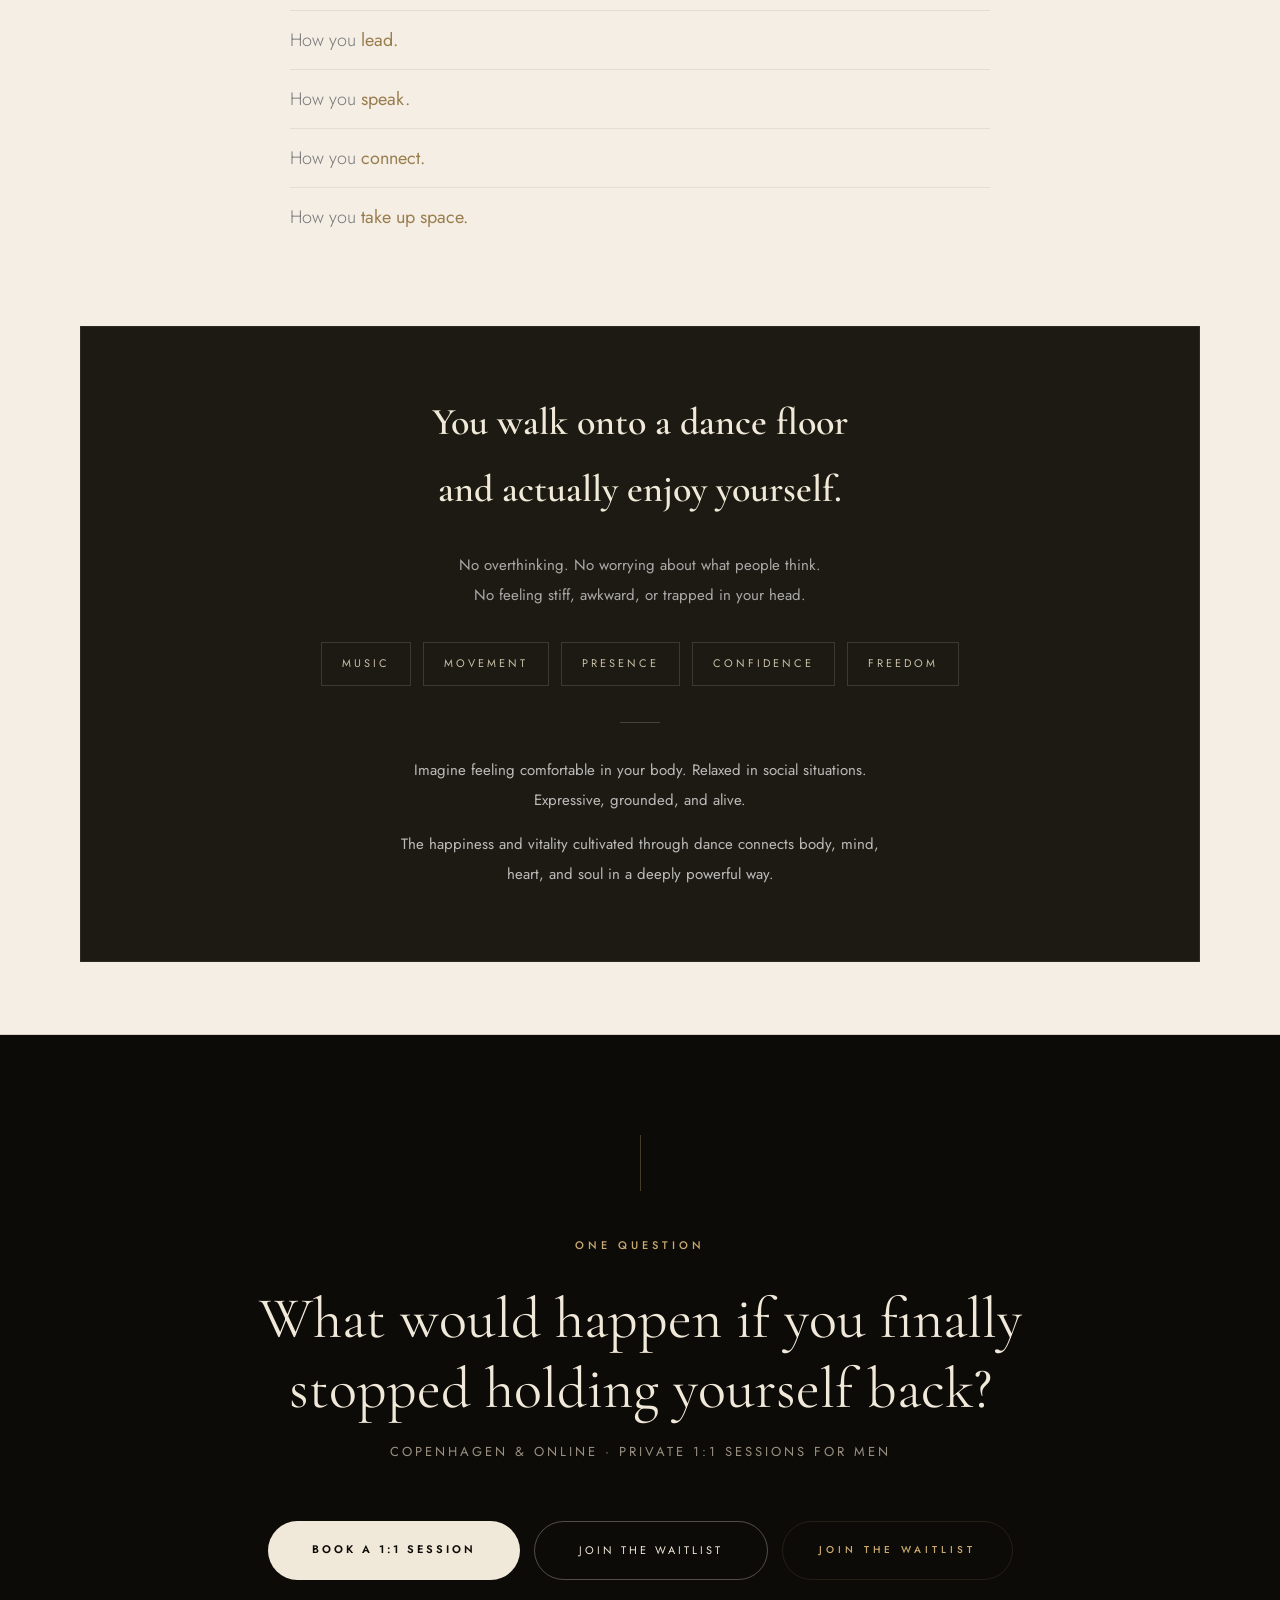
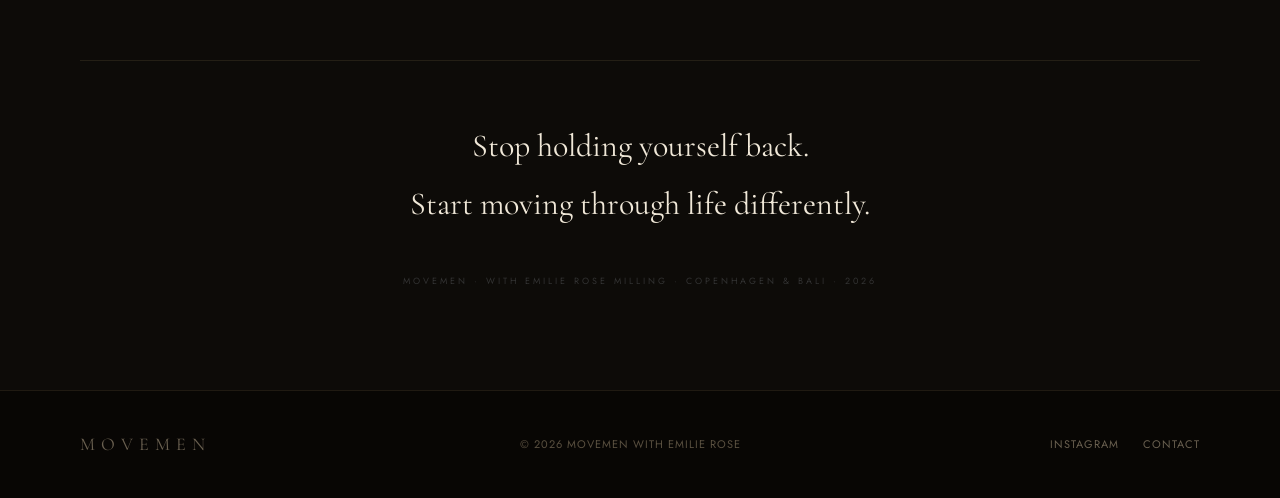
==== commit c5b9b8e9: "Fix man-list readability on dark background — white text" ====
--- a/index.html
+++ b/index.html
@@ -159,7 +159,7 @@
     For the man who.
   </div>
   <div style="max-width:680px">
-    <ul class="man-list" style="--man-color:#C8BFA8;--man-border:rgba(255,255,255,.07);">
+    <ul class="man-list">
       <li><span class="man-dash">—</span>Wants to feel more comfortable and free in his body</li>
       <li><span class="man-dash">—</span>Is tired of feeling restricted or scared on the dance floor</li>
       <li><span class="man-dash">—</span>Wants to be able to dance with his partner</li>
--- a/css/style.css
+++ b/css/style.css
@@ -242,11 +242,12 @@
 .man-list { list-style: none; }
 .man-list li {
   display: flex; gap: 16px; align-items: flex-start;
-  font-size: 16px; color: var(--man-color, #4A4438); padding: 11px 0;
-  border-bottom: 1px solid var(--man-border, rgba(0,0,0,.07)); font-weight: 400; line-height: 1.6;
-}
+  font-size: 16px; color: #C8BFA8; padding: 11px 0;
+  border-bottom: 1px solid rgba(240,232,216,.07); font-weight: 400; line-height: 1.6;
+}
+.man-list-lt li { color: #4A4438; border-bottom-color: rgba(0,0,0,.07); }
 .man-list li:last-child { border-bottom: none; }
-.man-dash { color: rgba(240,232,216,.45); flex-shrink: 0; font-size: 18px; margin-top: 1px; }
+.man-dash { color: rgba(240,232,216,.3); flex-shrink: 0; font-size: 14px; margin-top: 3px; }
 
 /* ─── QUOTE BLOCKS ──────────────────────────────────────── */
 .qblock {
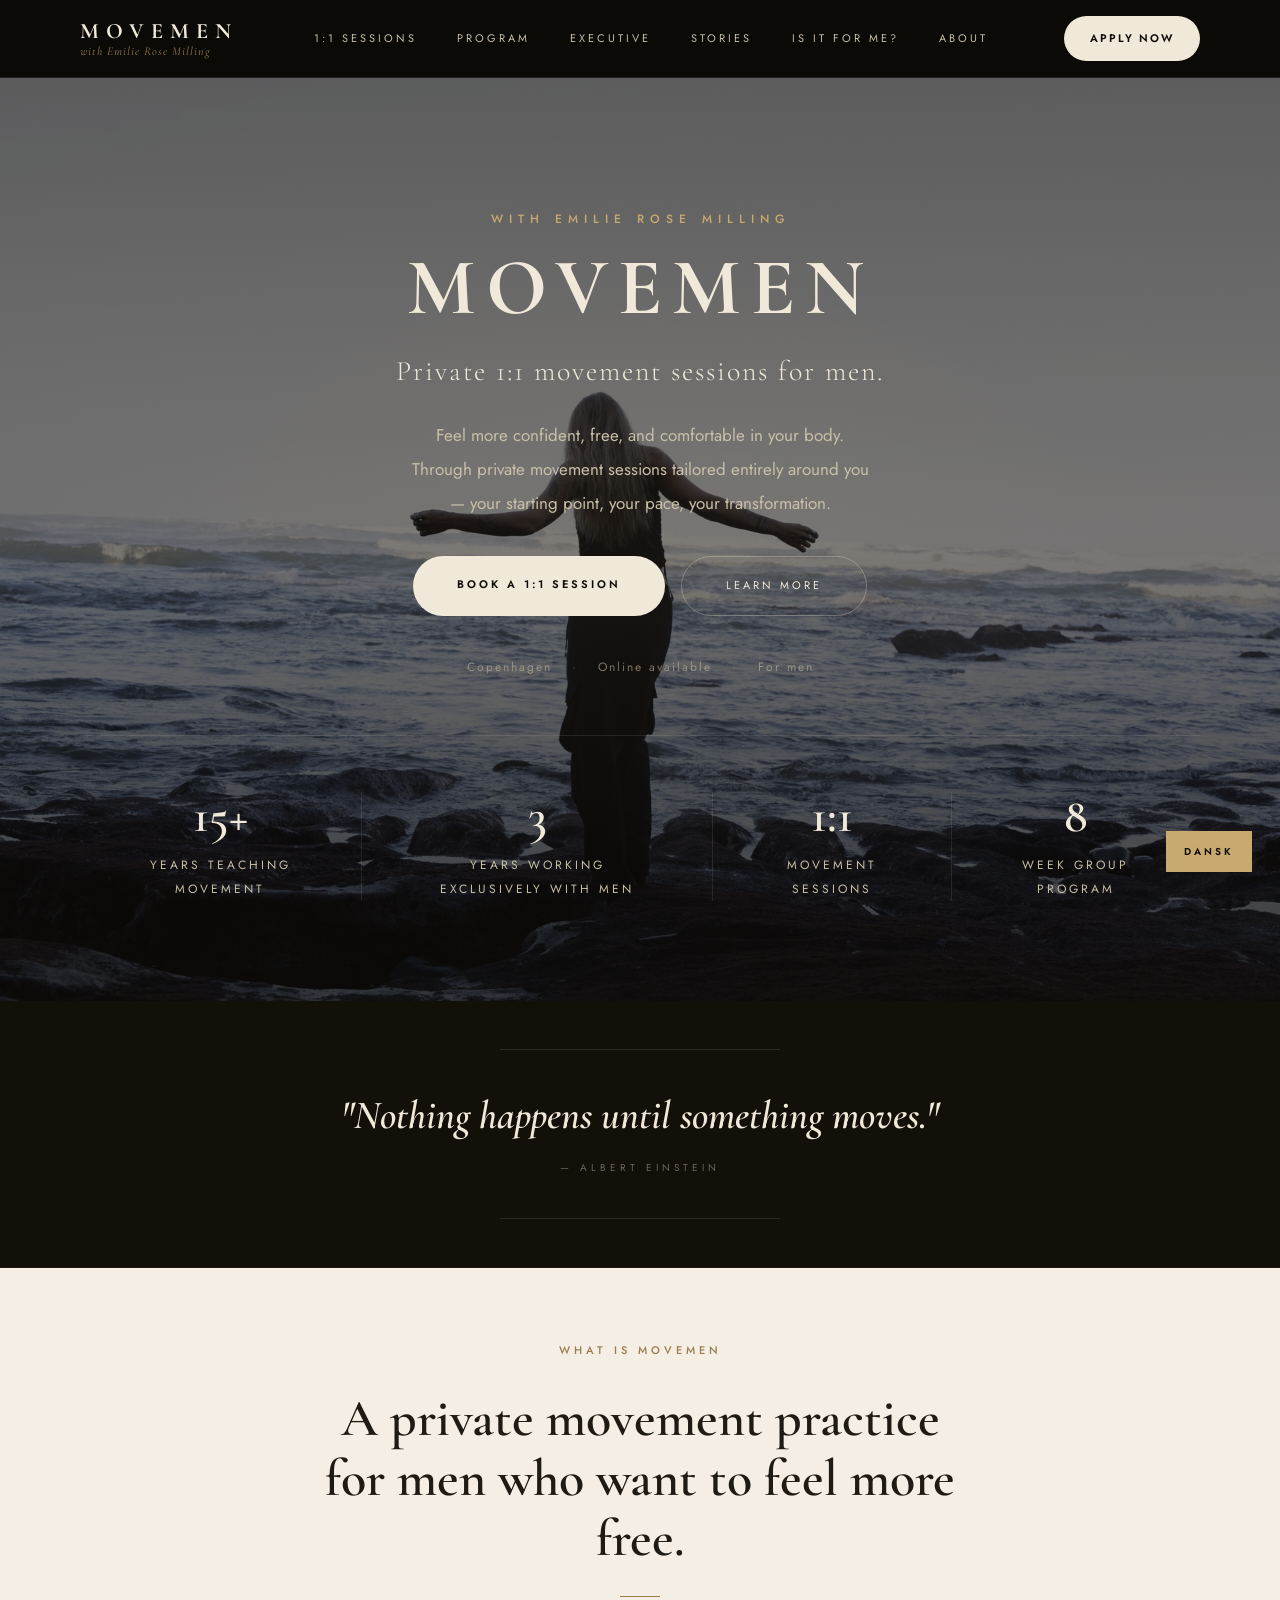
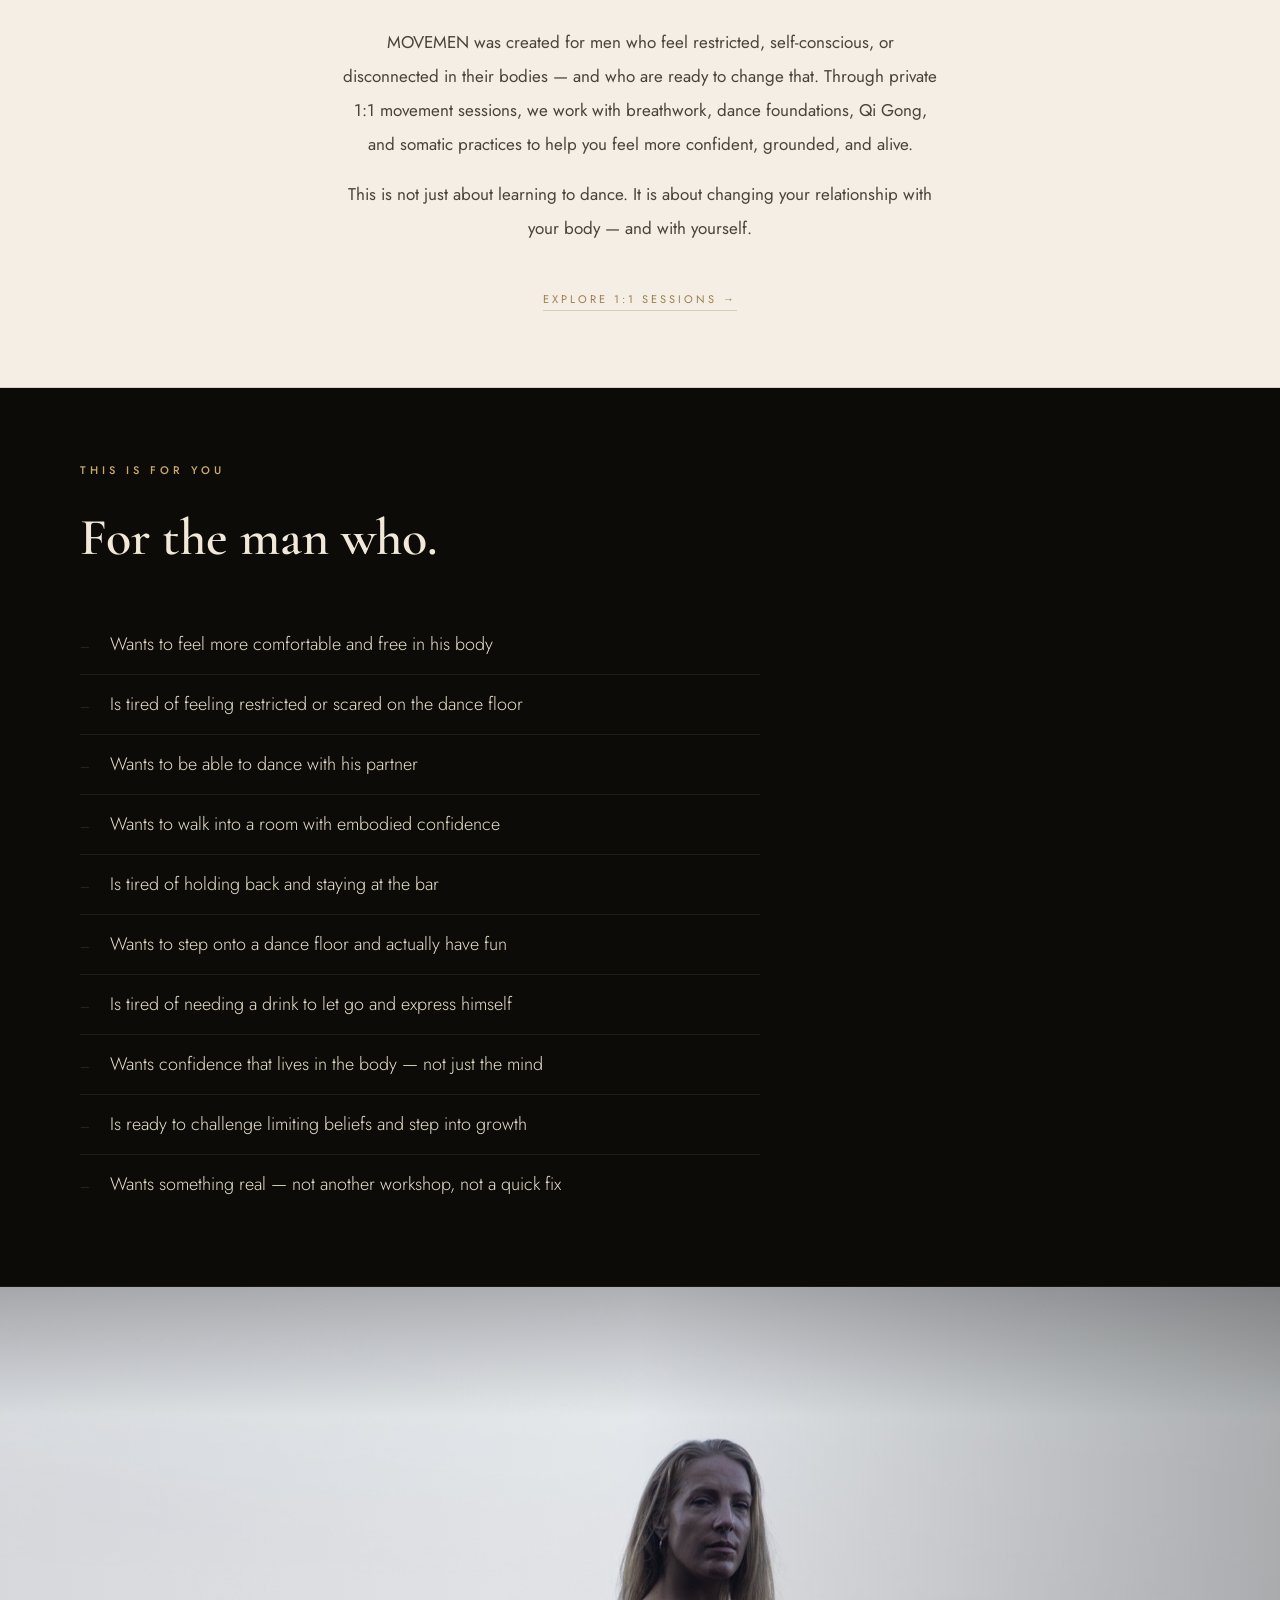
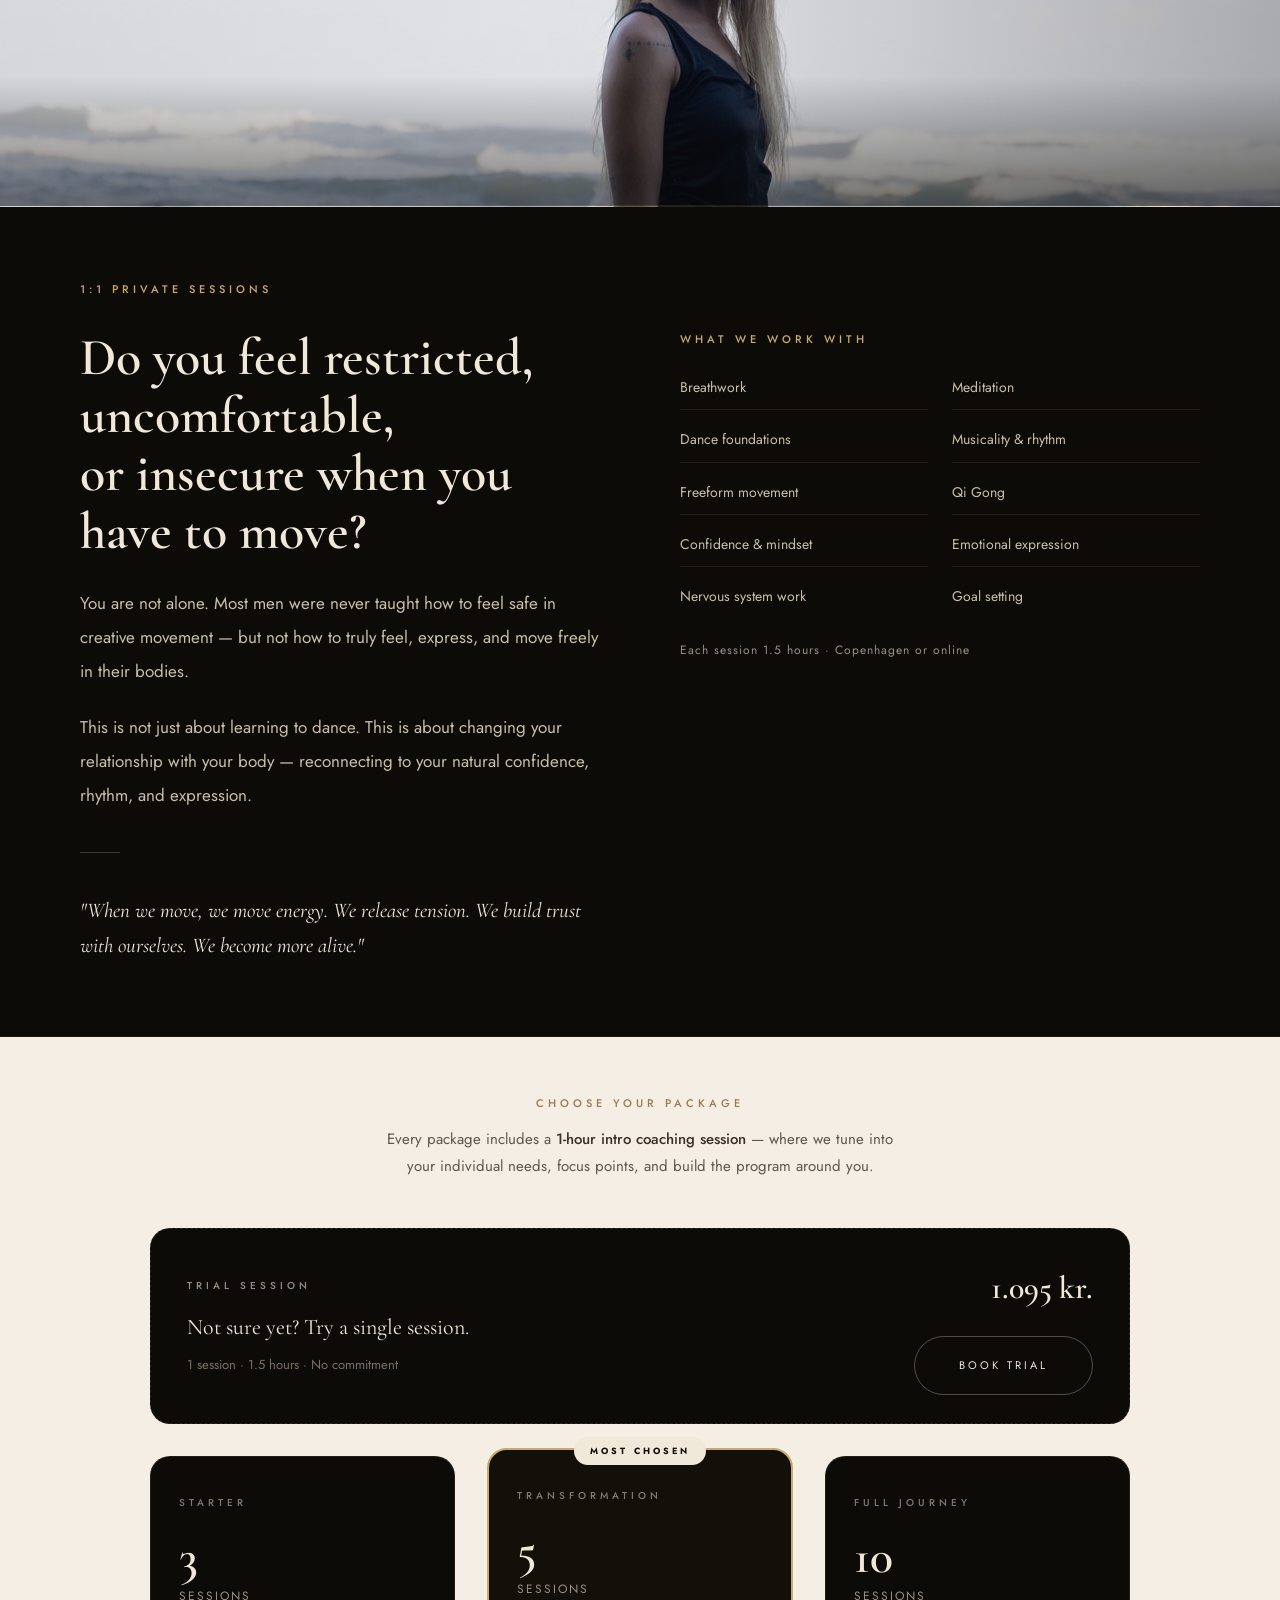
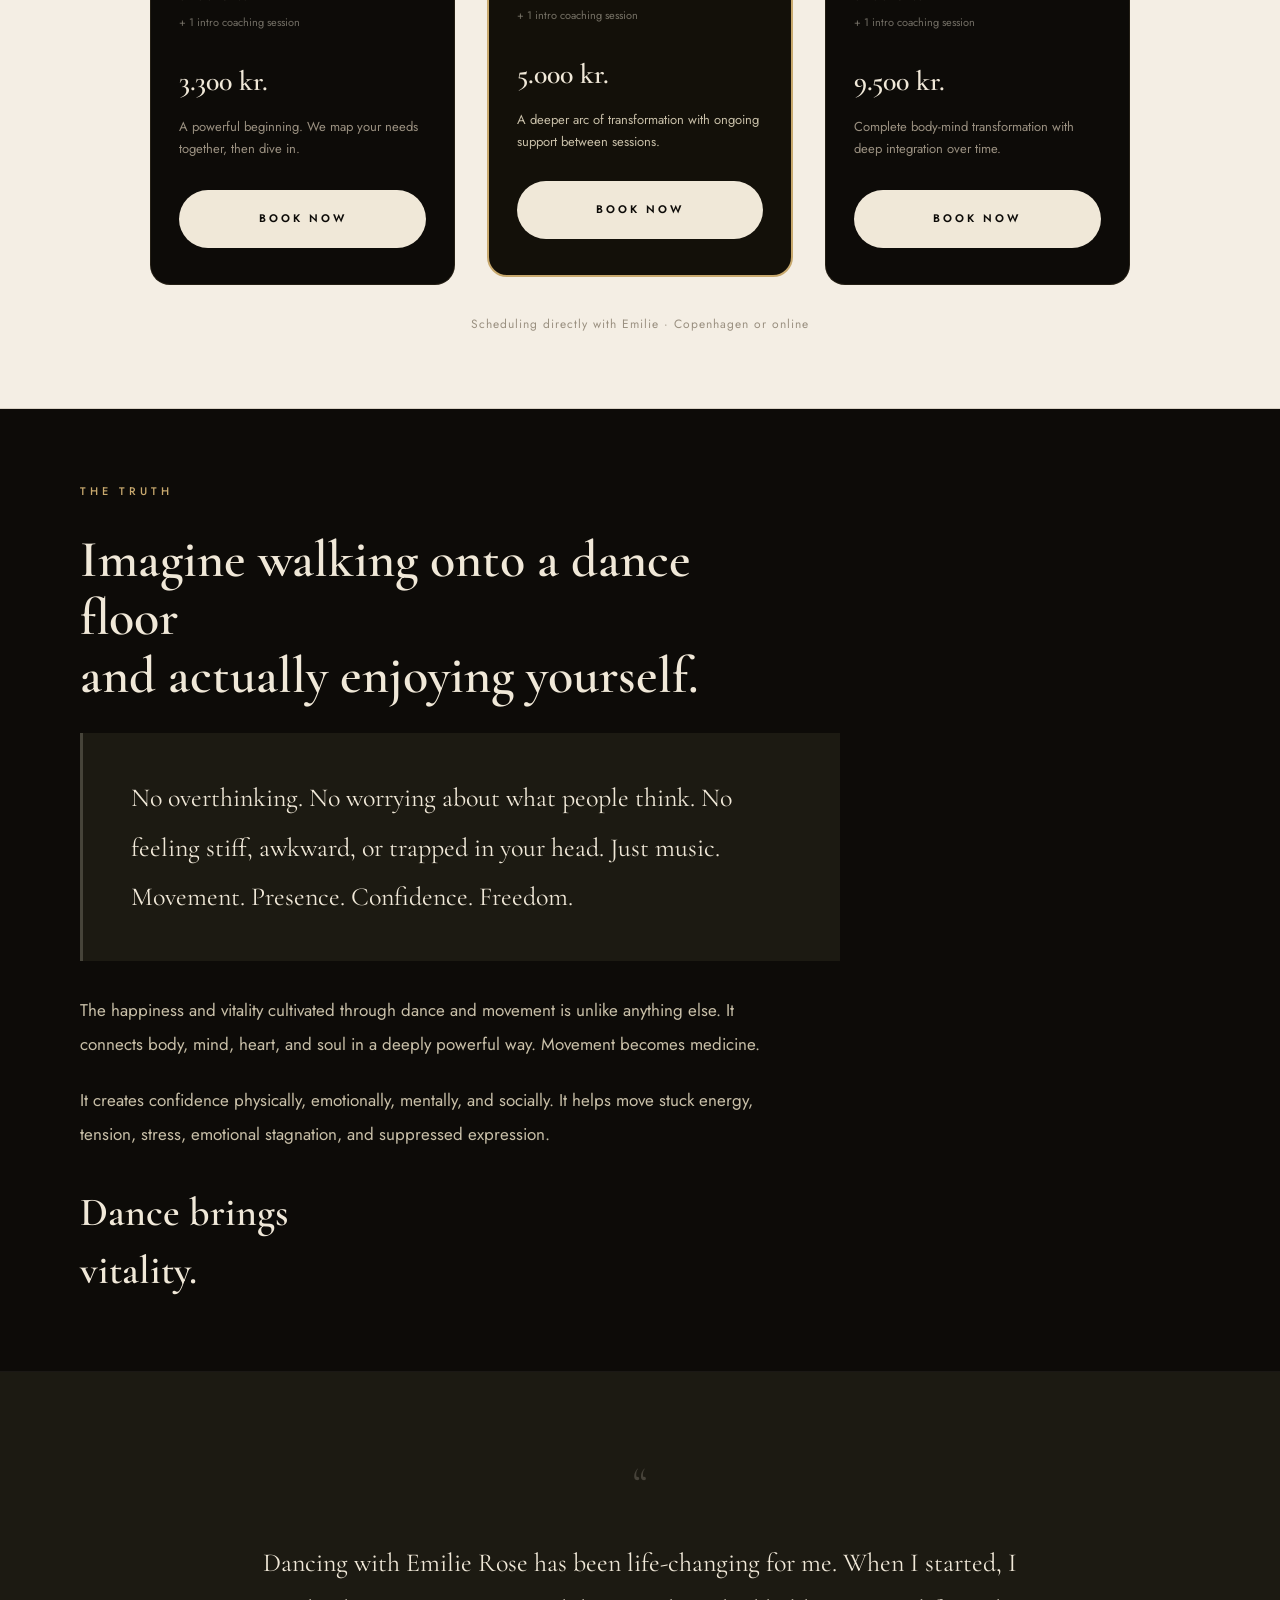
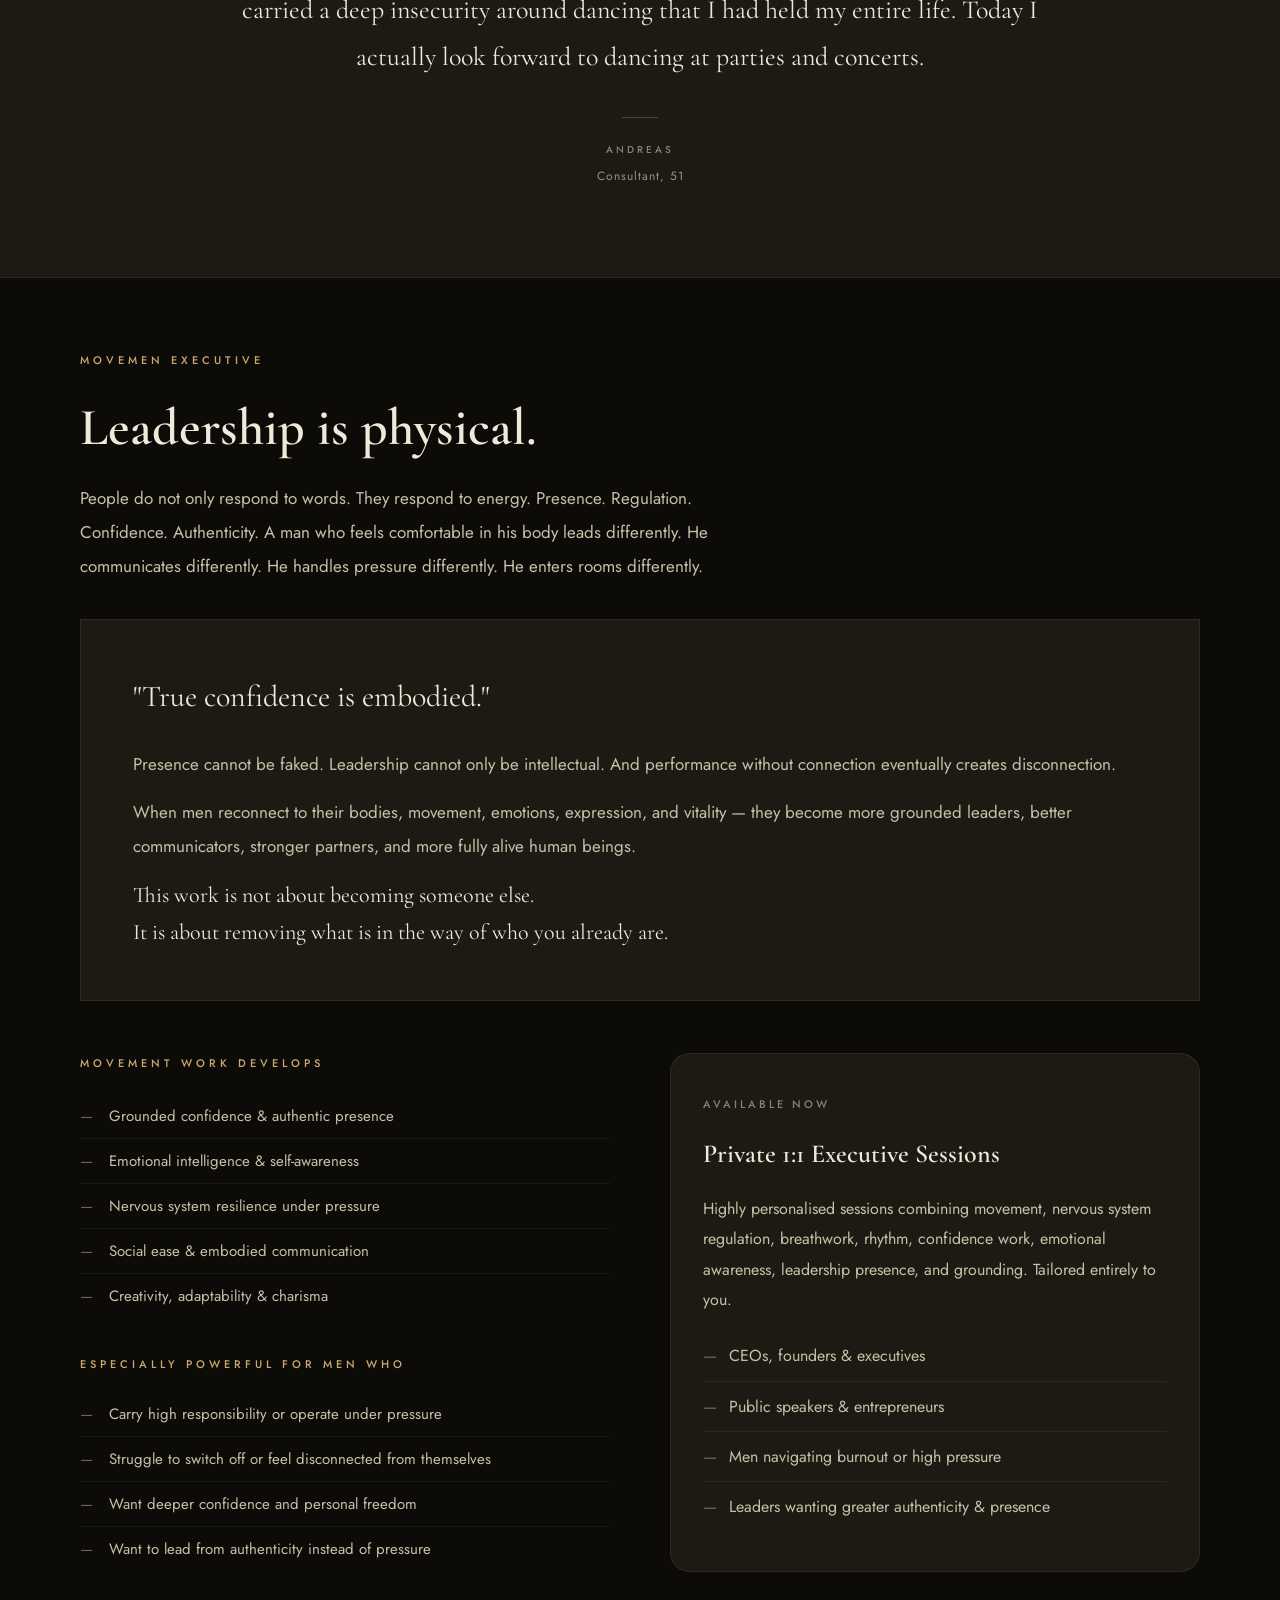
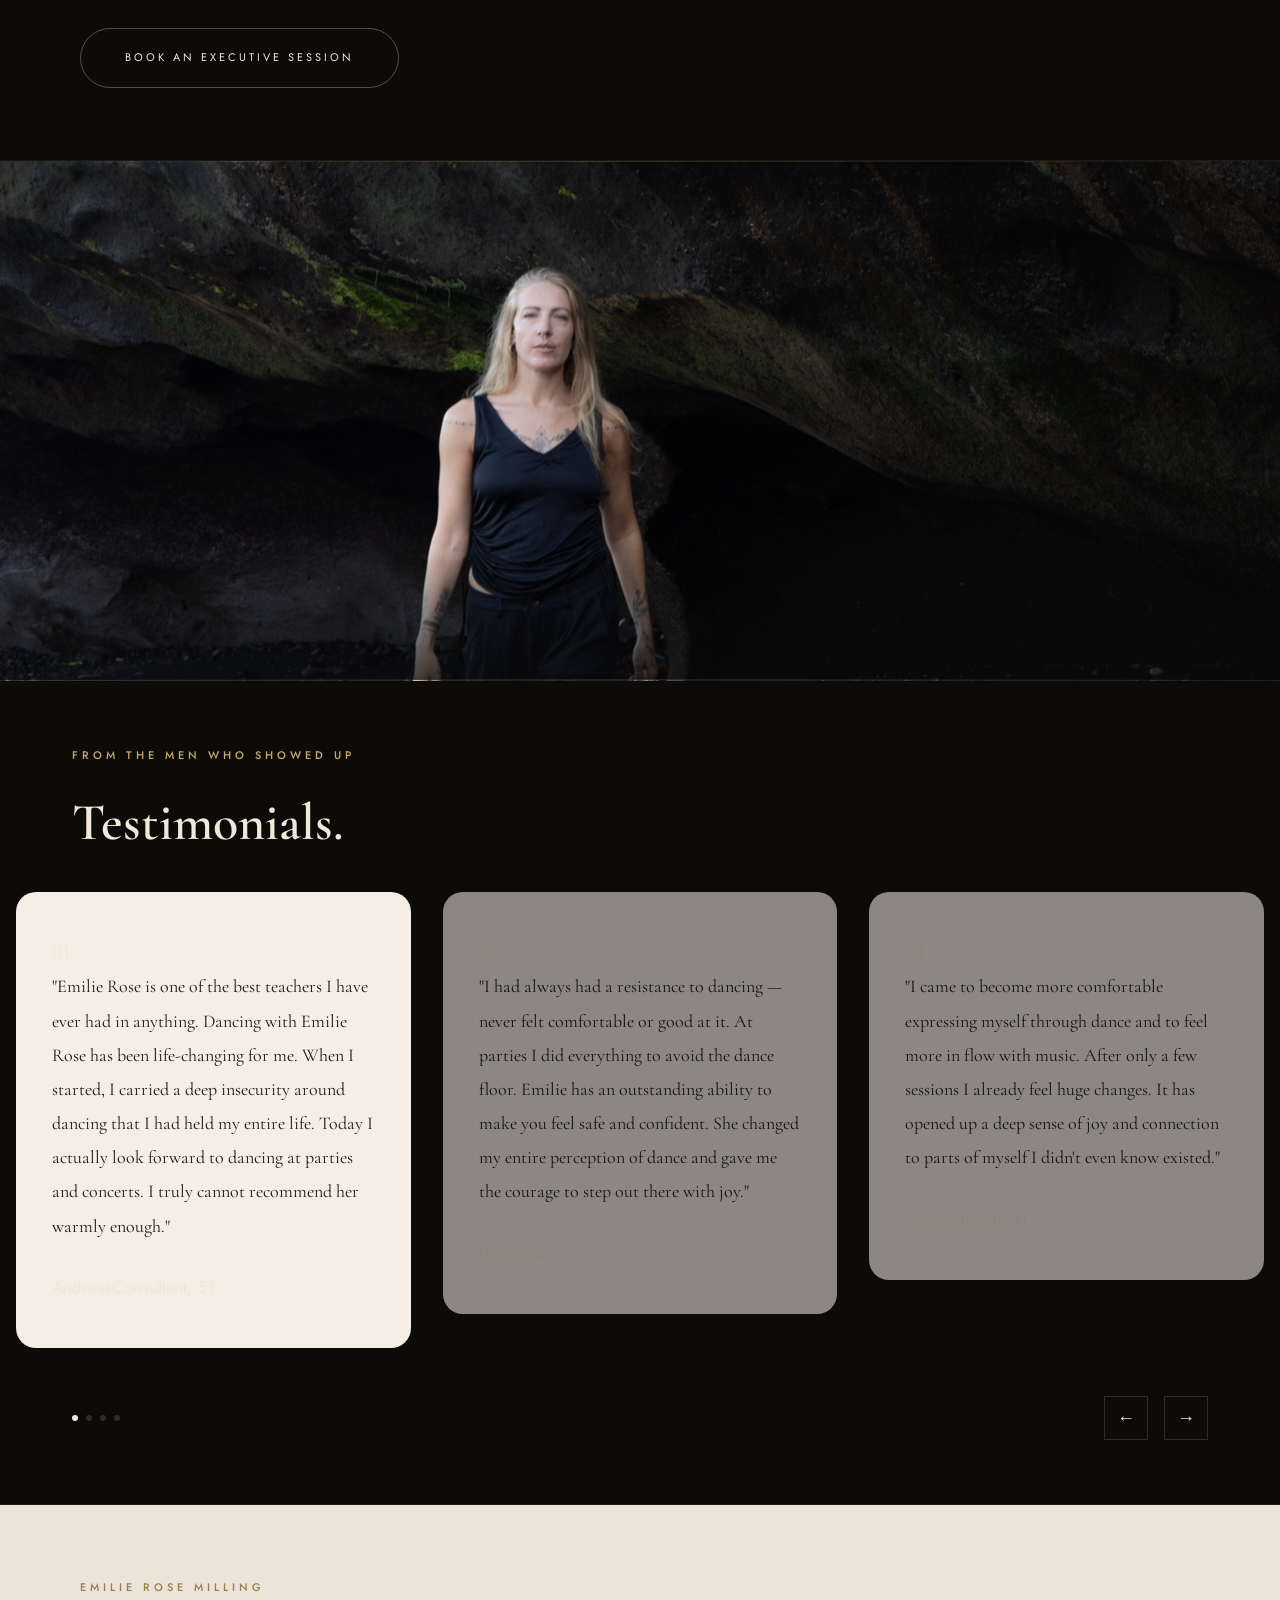
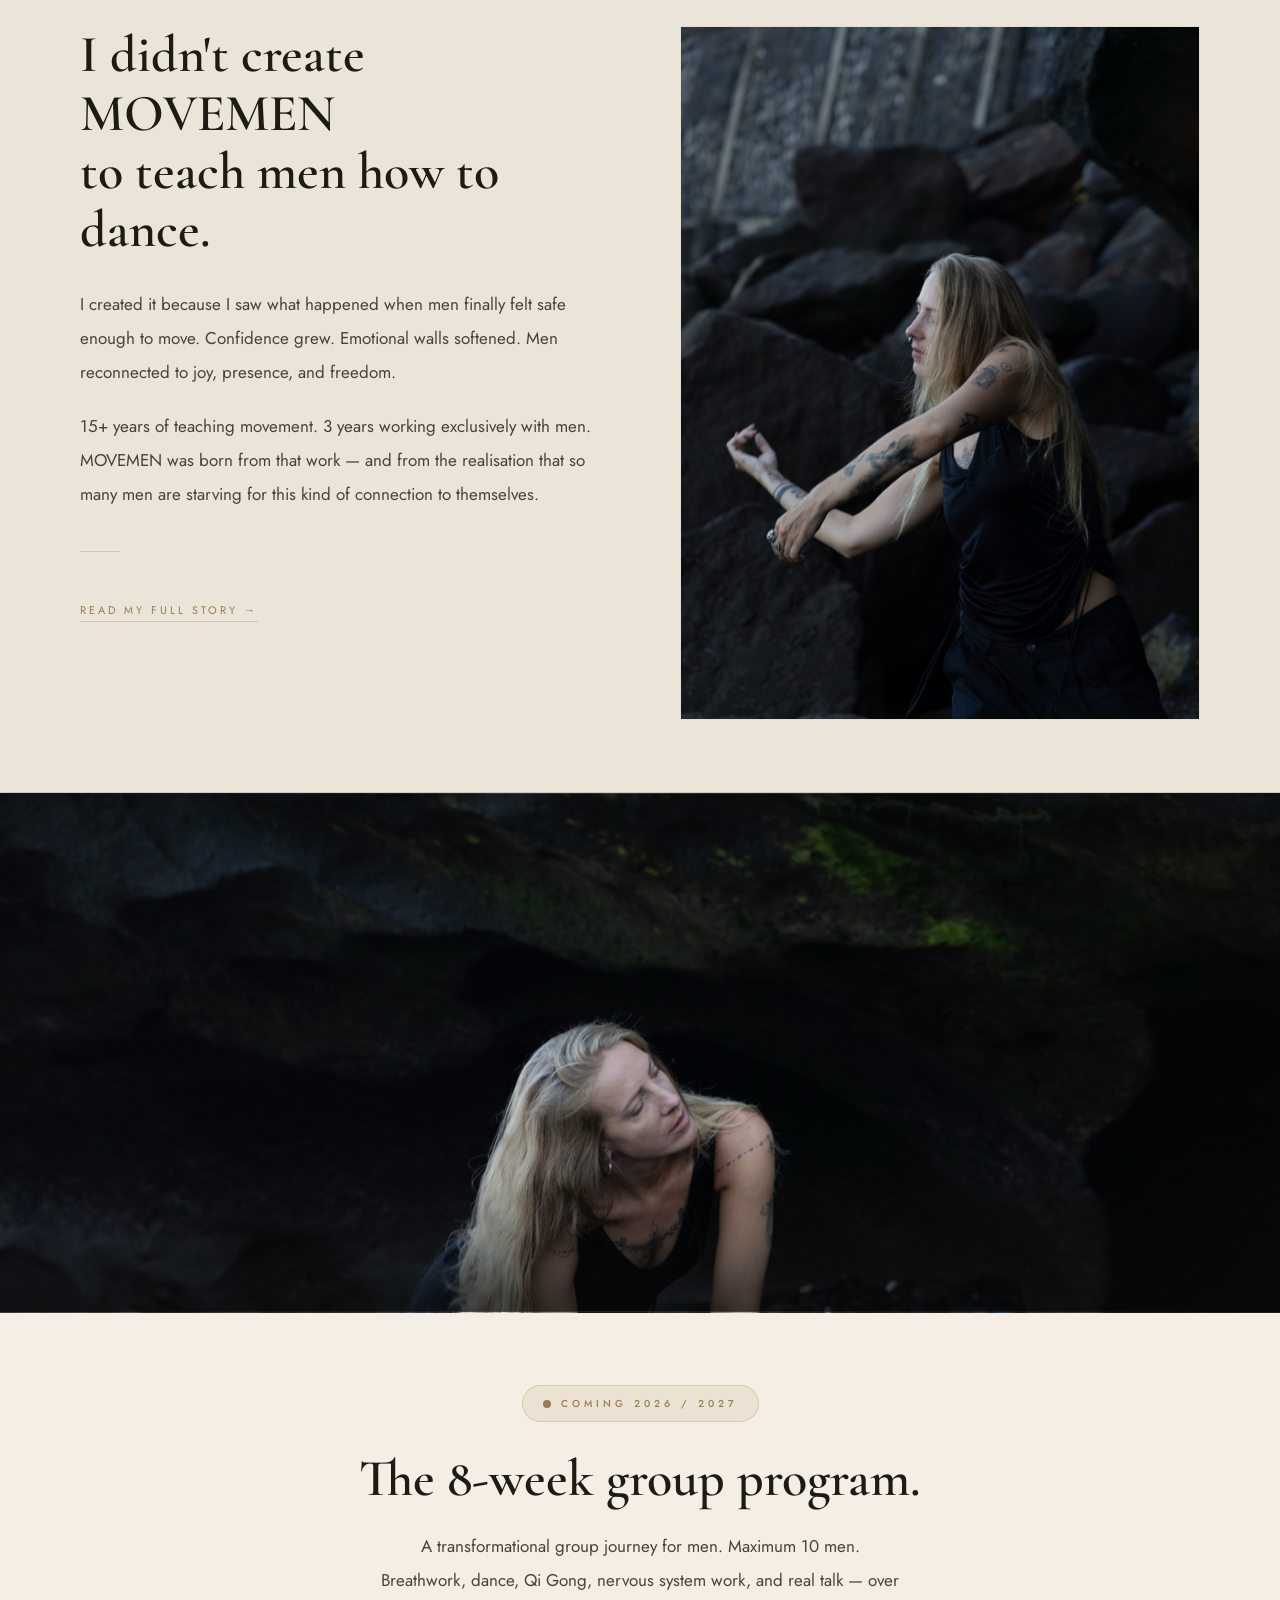
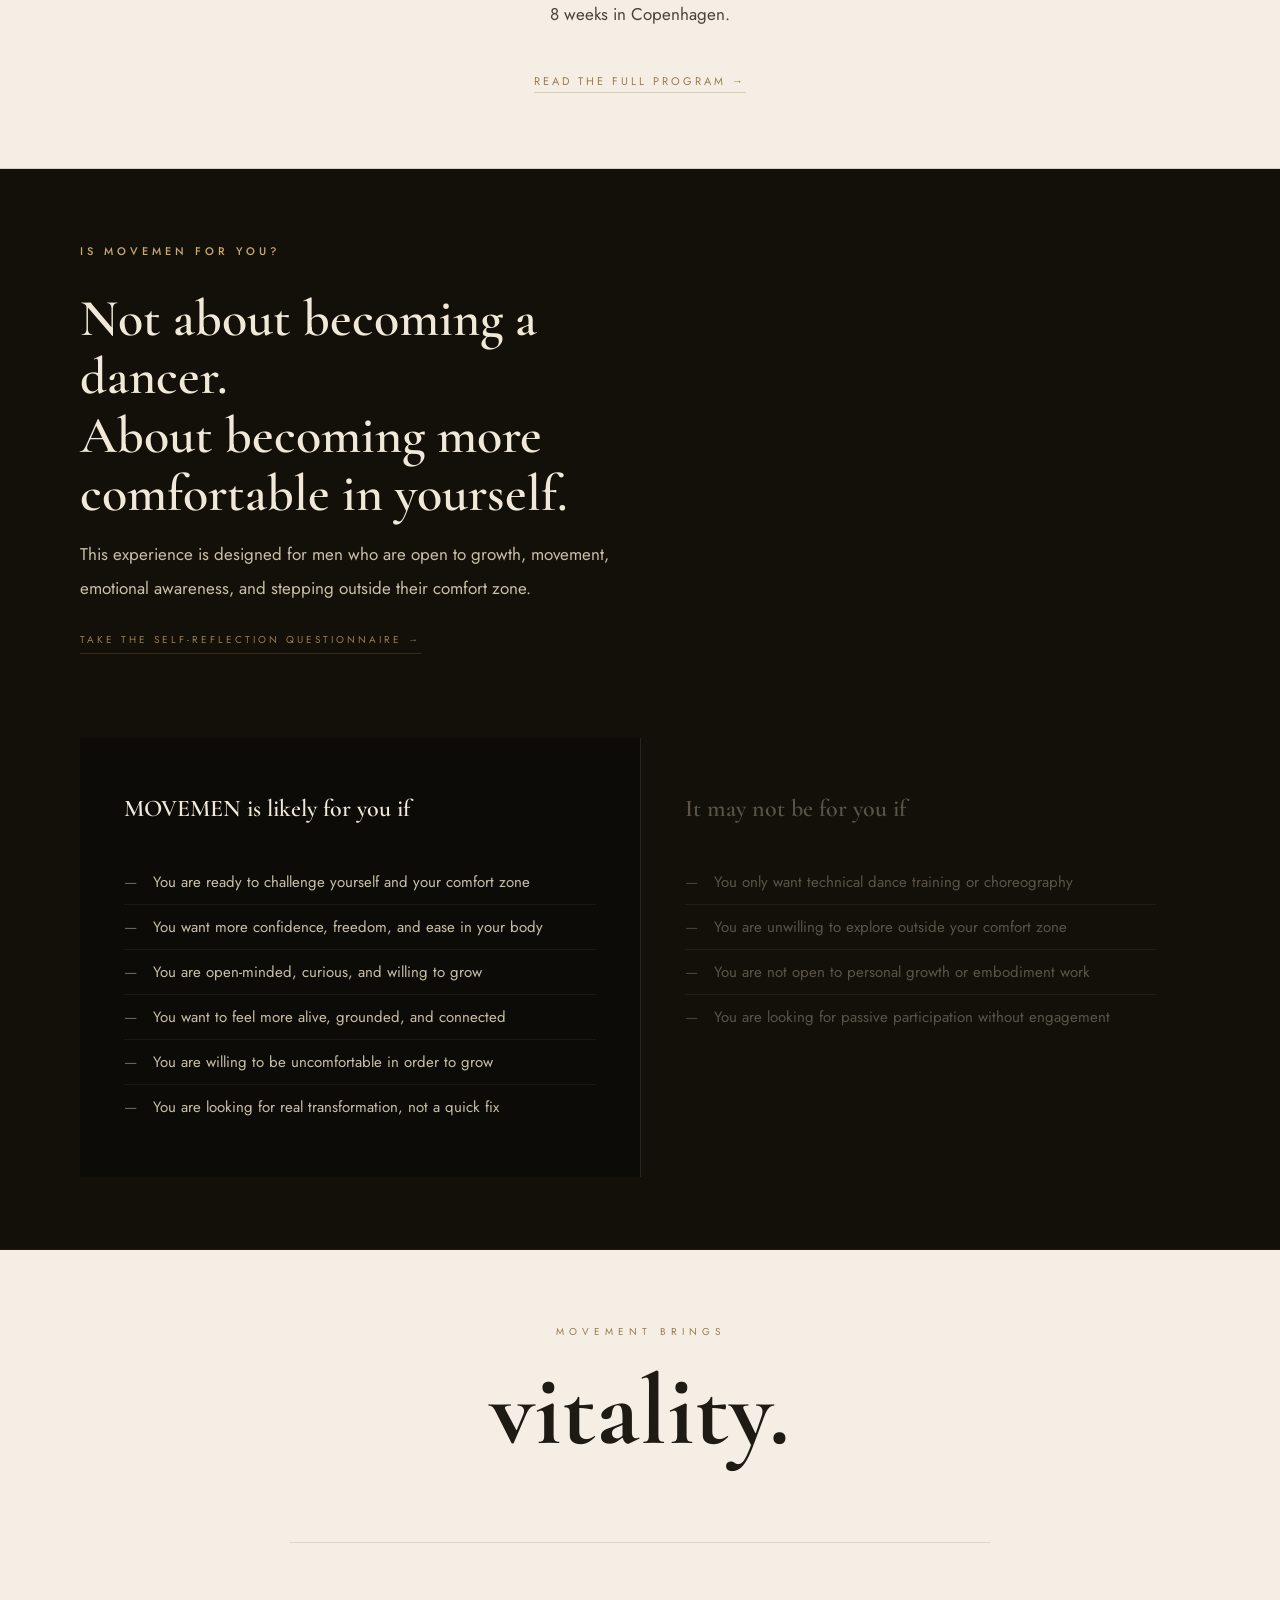
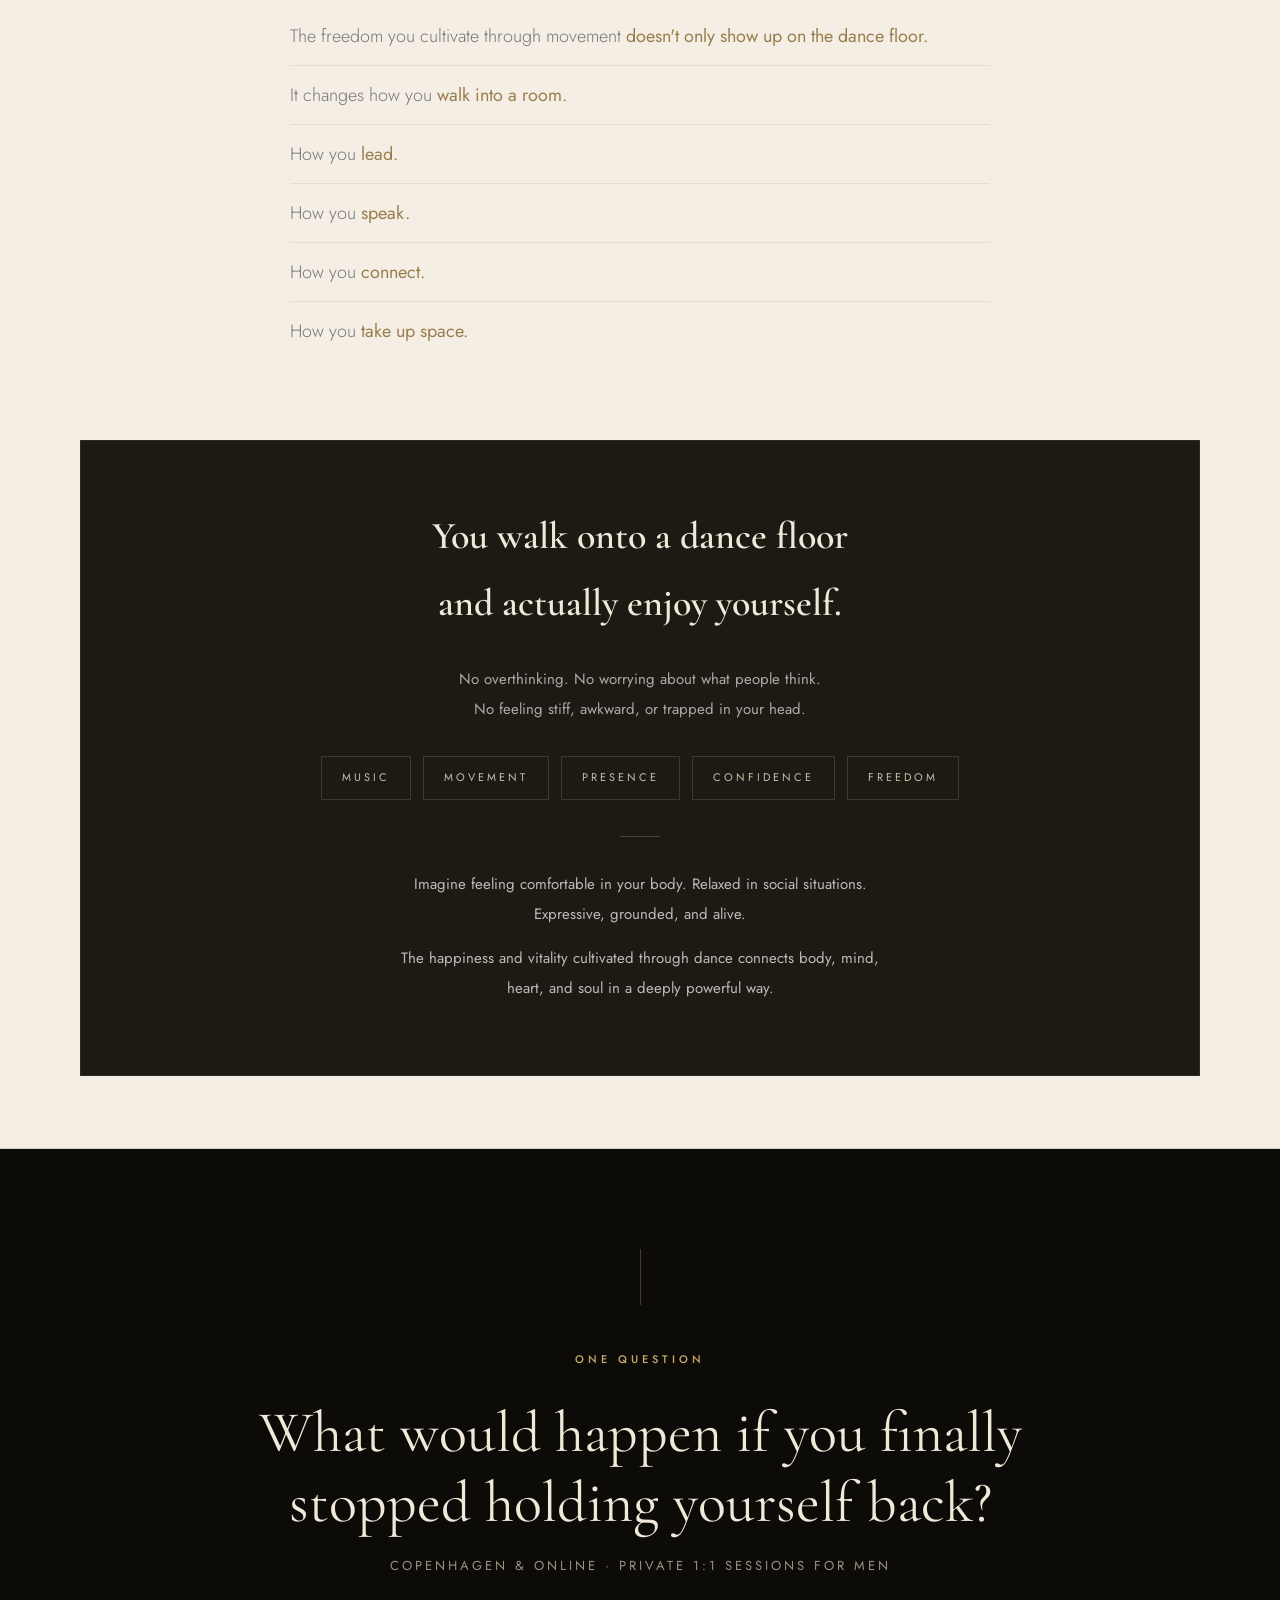
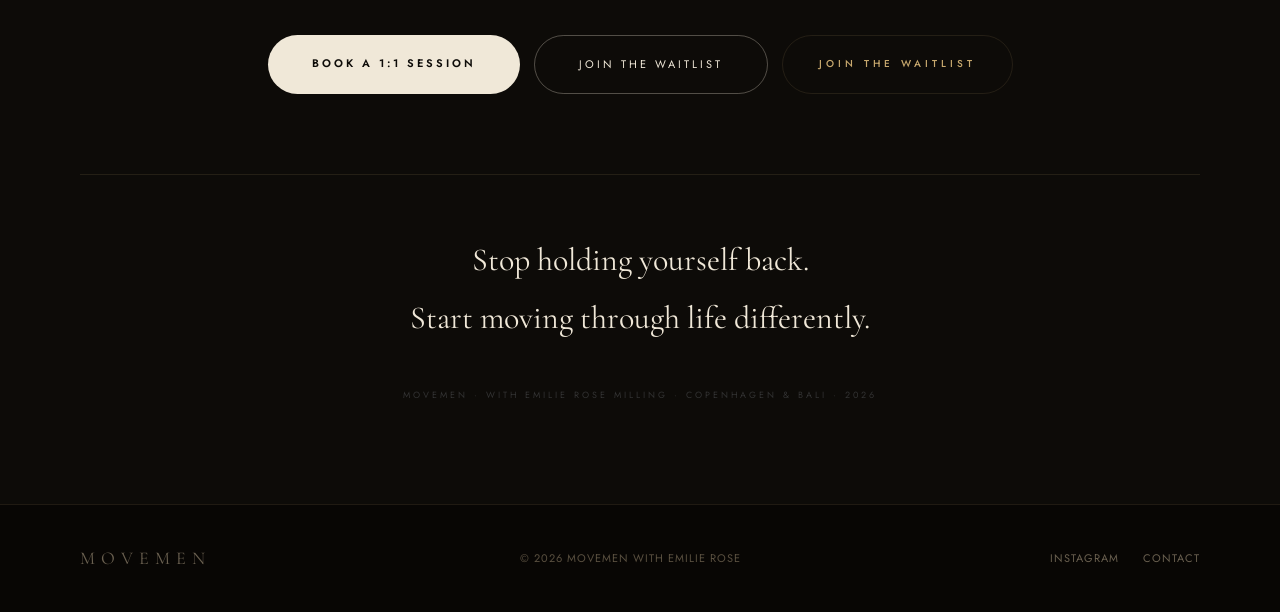
==== commit df20530b: "Add ?v=2 cache-buster to CSS link on all pages" ====
--- a/index.html
+++ b/index.html
@@ -15,7 +15,7 @@
 <link rel="preconnect" href="https://fonts.googleapis.com">
 <link rel="preconnect" href="https://fonts.gstatic.com" crossorigin>
 <link href="https://fonts.googleapis.com/css2?family=Cormorant+Garamond:ital,wght@0,300;0,400;0,600;0,700;1,300;1,400;1,600&family=Jost:wght@200;300;400;500;600&display=swap" rel="stylesheet">
-<link rel="stylesheet" href="css/style.css">
+<link rel="stylesheet" href="css/style.css?v=2">
 </head>
 <body>
 <div class="popup-overlay" id="signupPopup">
--- a/css/style.css
+++ b/css/style.css
@@ -241,13 +241,13 @@
 .man-cell:last-child  { background: var(--cream2); }
 .man-list { list-style: none; }
 .man-list li {
-  display: flex; gap: 16px; align-items: flex-start;
-  font-size: 16px; color: #C8BFA8; padding: 11px 0;
-  border-bottom: 1px solid rgba(240,232,216,.07); font-weight: 400; line-height: 1.6;
+  display: flex; gap: 20px; align-items: baseline;
+  font-size: 18px; color: #E8E0CE; padding: 16px 0;
+  border-bottom: 1px solid rgba(240,232,216,.08); font-weight: 300; line-height: 1.5;
 }
 .man-list-lt li { color: #4A4438; border-bottom-color: rgba(0,0,0,.07); }
 .man-list li:last-child { border-bottom: none; }
-.man-dash { color: rgba(240,232,216,.3); flex-shrink: 0; font-size: 14px; margin-top: 3px; }
+.man-dash { color: rgba(240,232,216,.22); flex-shrink: 0; font-size: 11px; }
 
 /* ─── QUOTE BLOCKS ──────────────────────────────────────── */
 .qblock {
@@ -390,10 +390,11 @@
 .dash { color: rgba(240,232,216,.4); flex-shrink: 0; }
 
 /* ─── FAQ ───────────────────────────────────────────────── */
-.fq { padding: 24px 28px; border: 1px solid #E0D8CC; border-radius: 14px; margin-bottom: 10px; background: rgba(255,255,255,.6); }
-.fq:last-child { border-bottom: none; }
-.fq-q { font-family: var(--serif); font-size: 24px; color: var(--dark); margin-bottom: 14px; font-weight: 600; }
-.fq-a { font-size: 16px; color: #5C5650; line-height: 2; font-weight: 400; }
+.fq { padding: 28px 0; border-bottom: 1px solid #D0C8BC; }
+.fq:first-of-type { border-top: 1px solid #D0C8BC; }
+.fq:last-child { border-bottom: 1px solid #D0C8BC; }
+.fq-q { font-family: var(--serif); font-size: 22px; color: #1C1916; margin-bottom: 12px; font-weight: 600; line-height: 1.35; }
+.fq-a { font-size: 16px; color: #4A4438; line-height: 1.9; font-weight: 400; max-width: 680px; }
 
 /* ─── 1:1 PACKAGES ──────────────────────────────────────── */
 .pkg-grid { display: grid; grid-template-columns: repeat(3,1fr); gap: 1px; background: var(--gold-d); margin-top: 40px; }
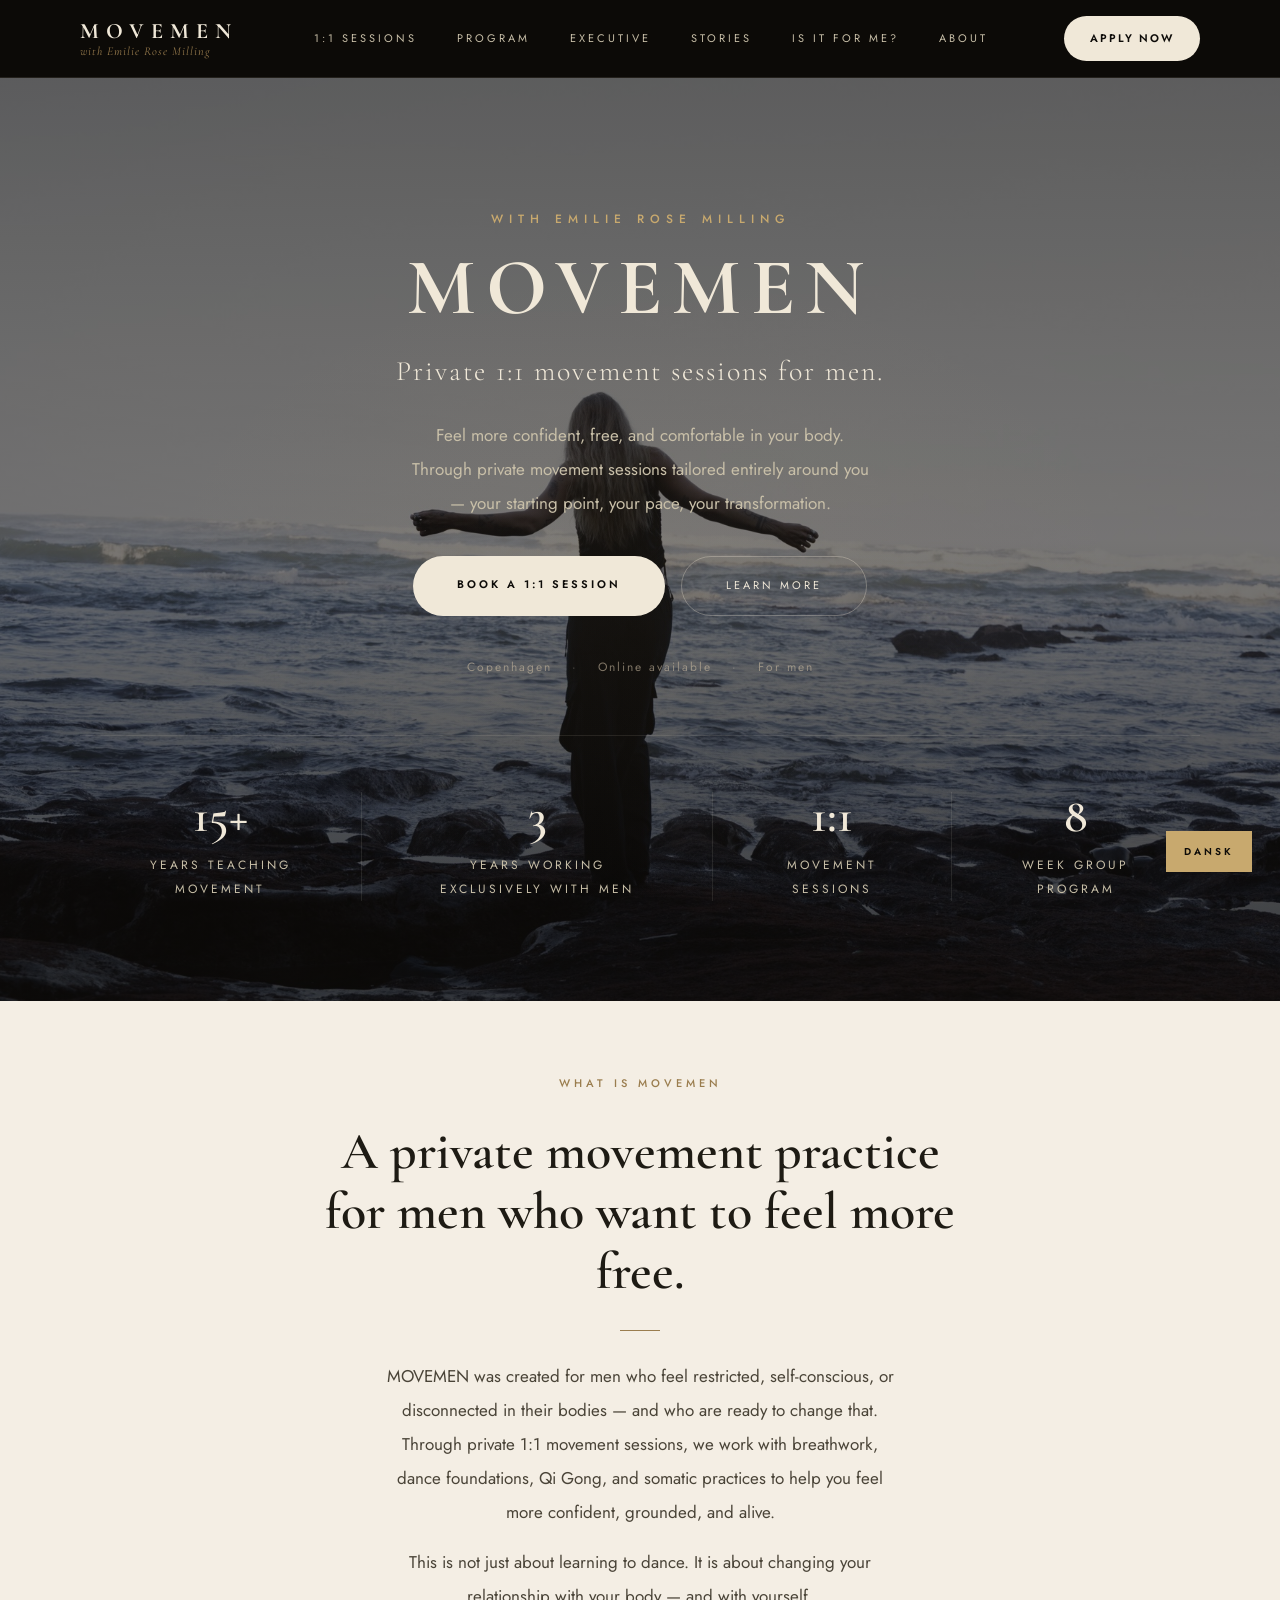
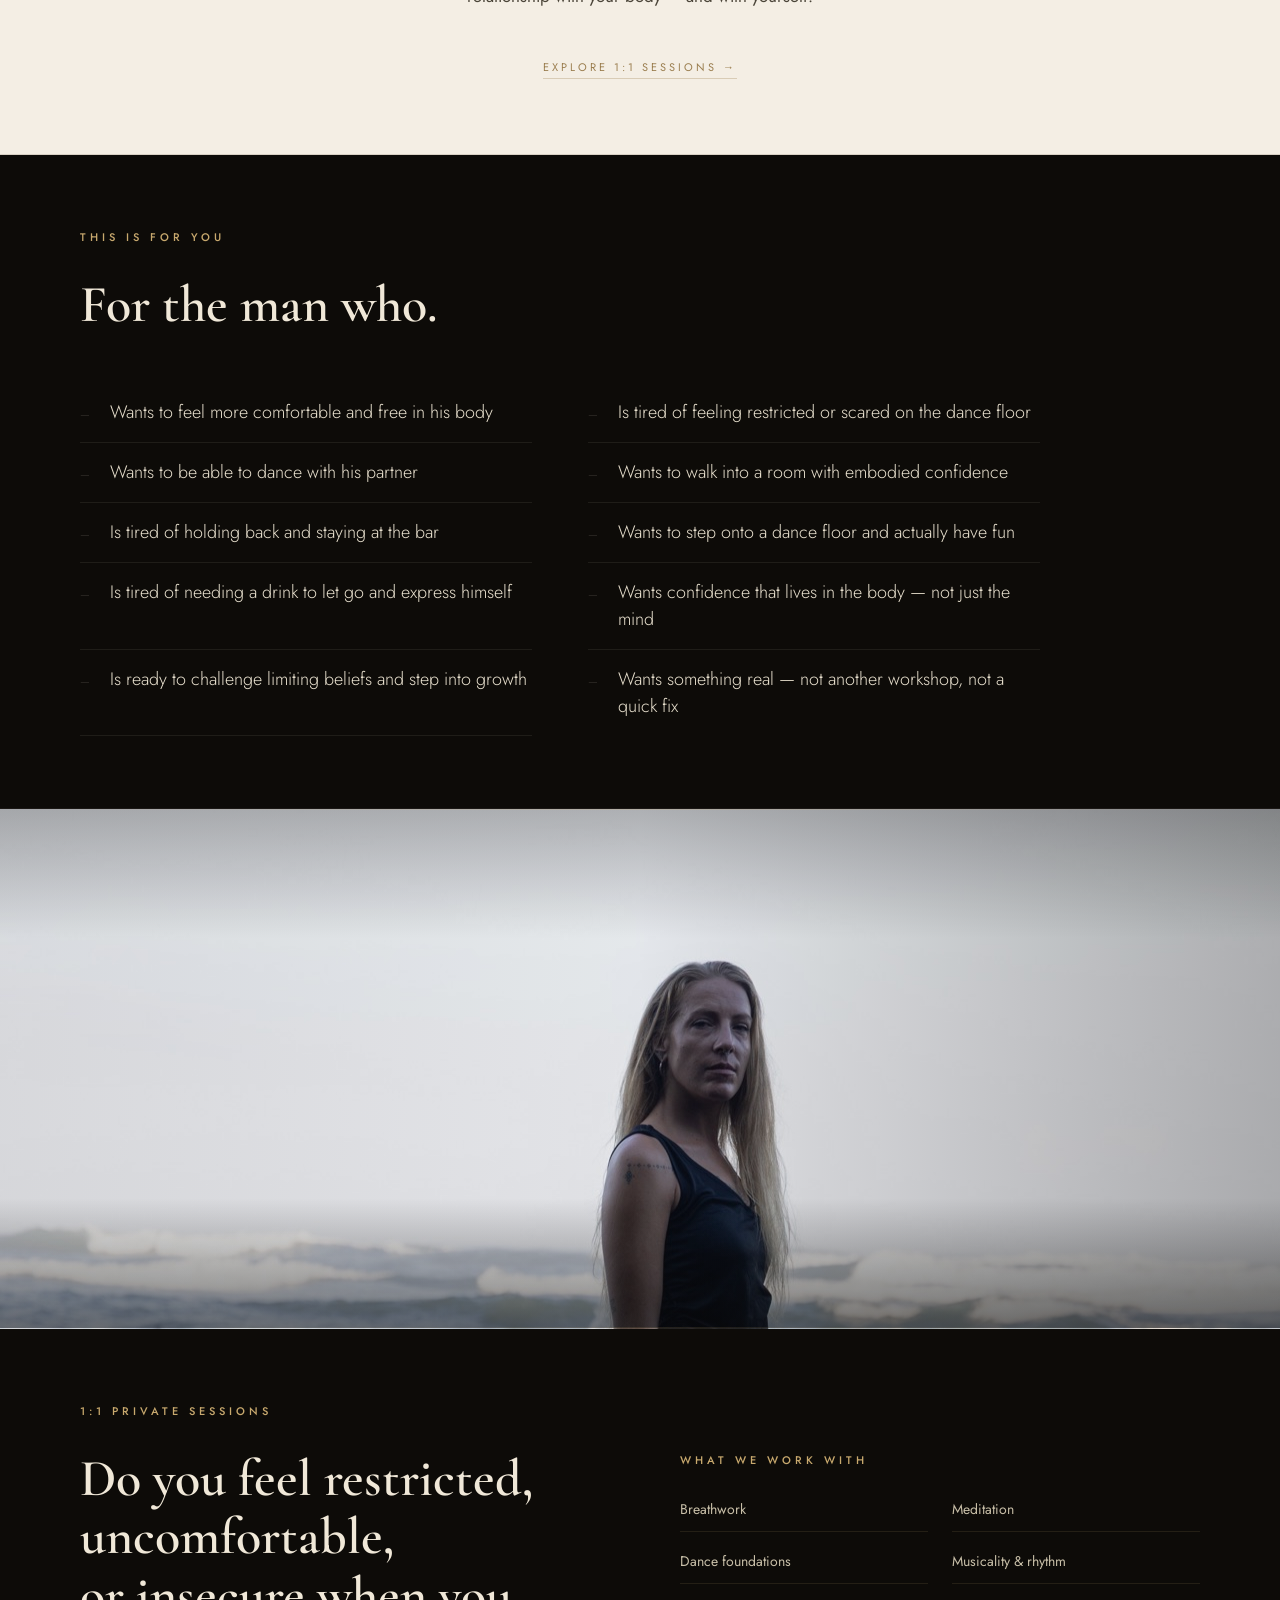
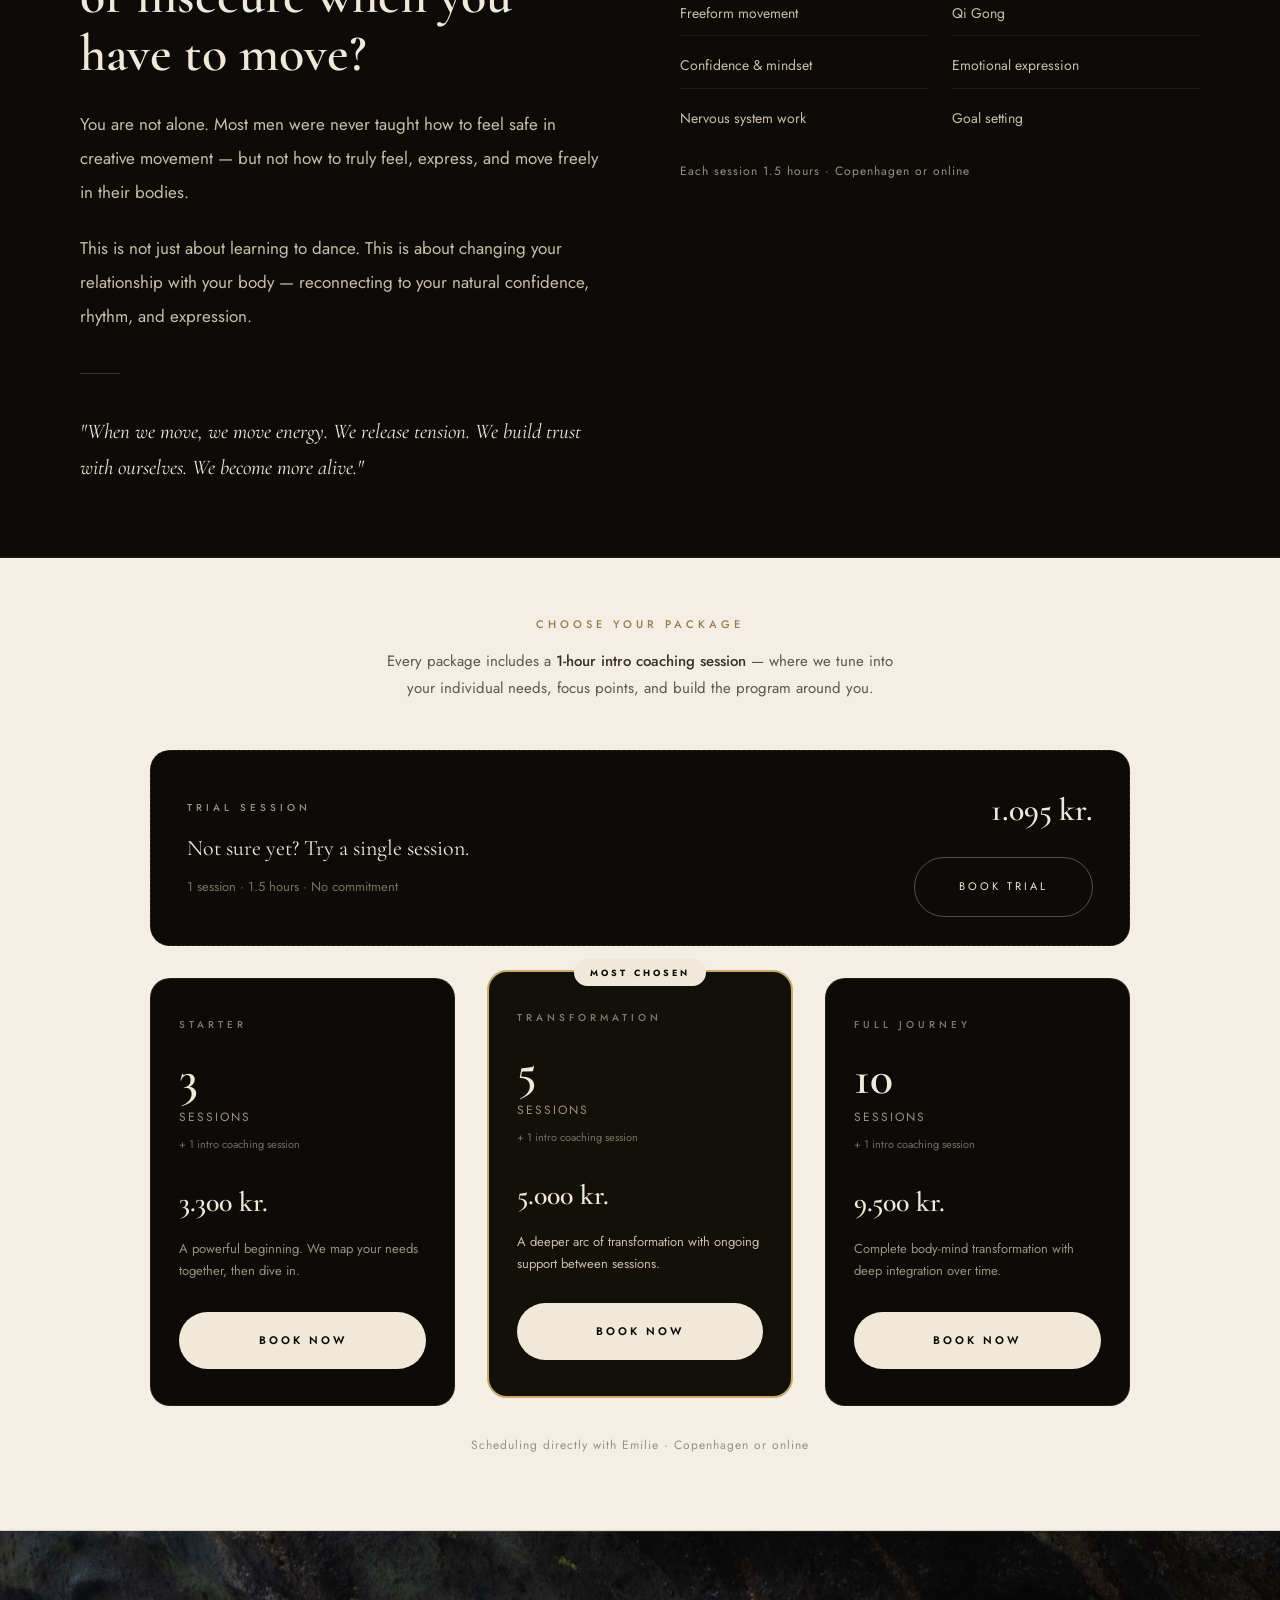
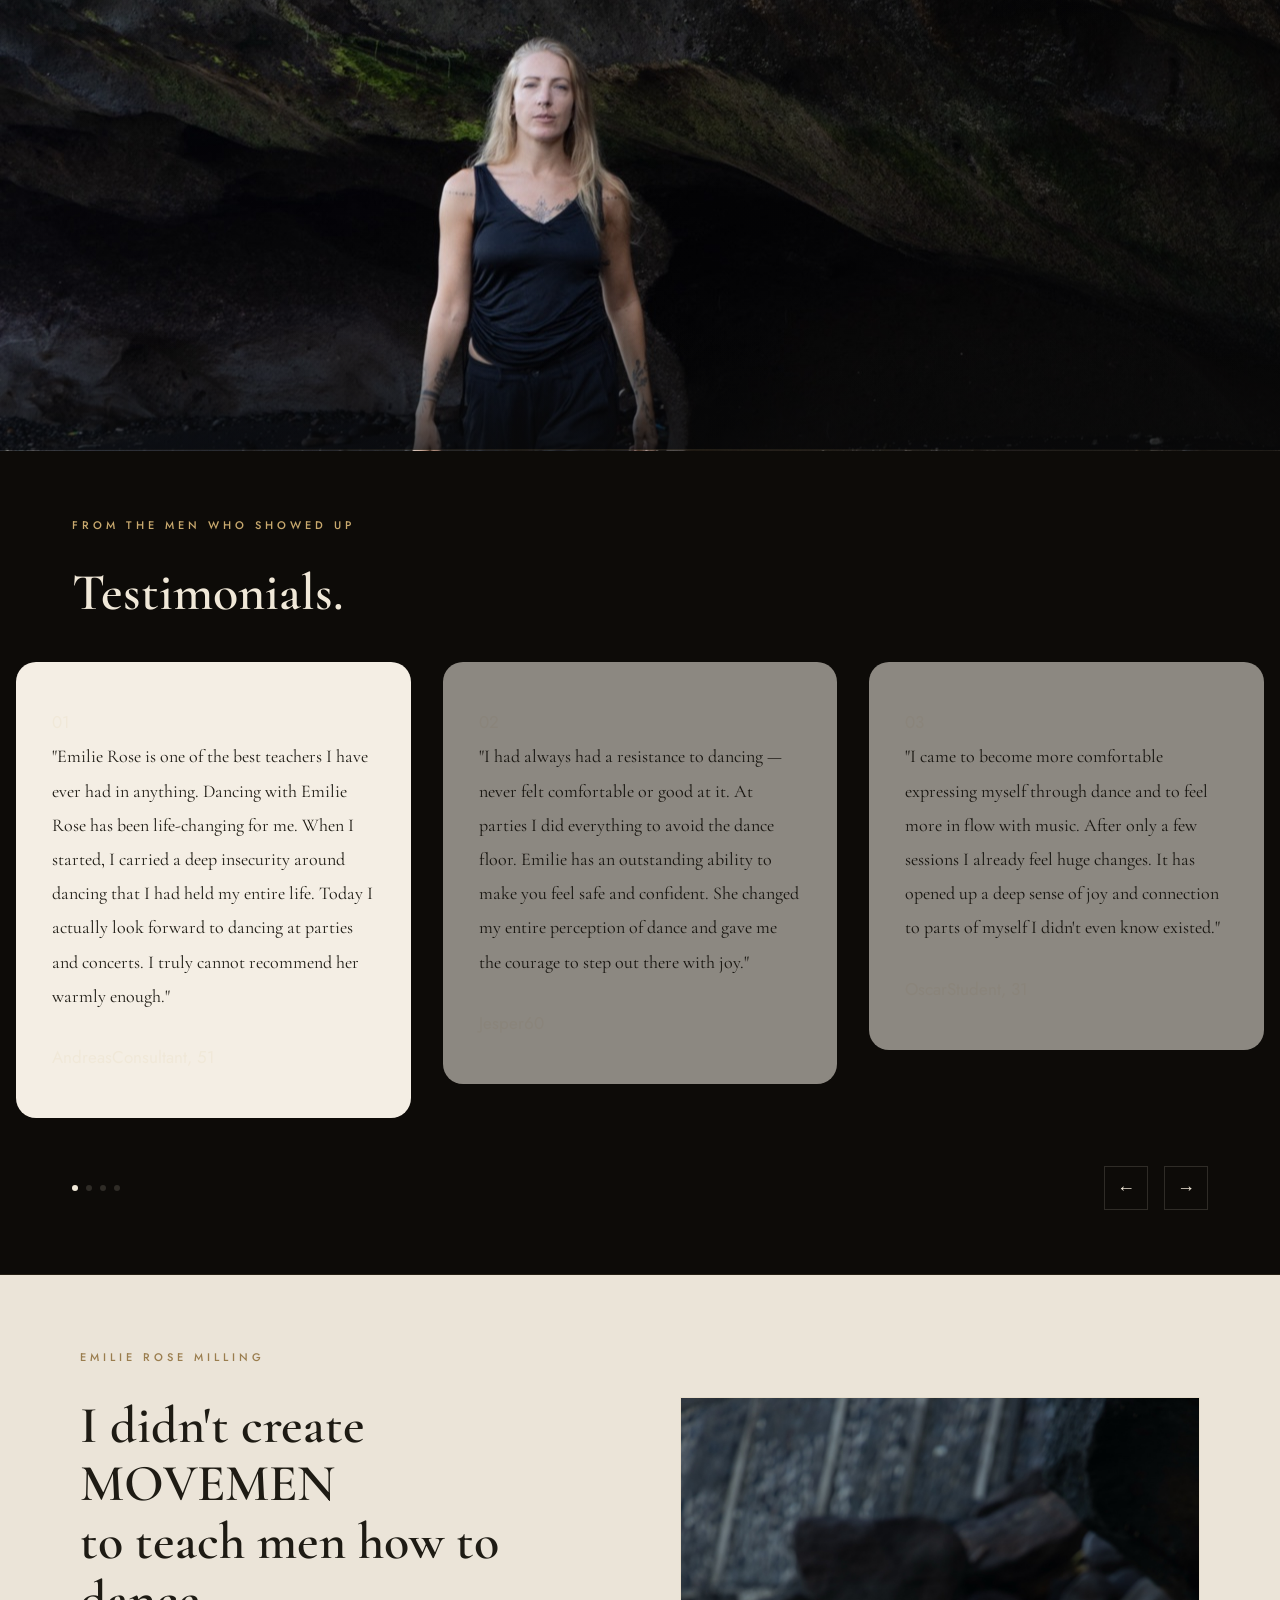
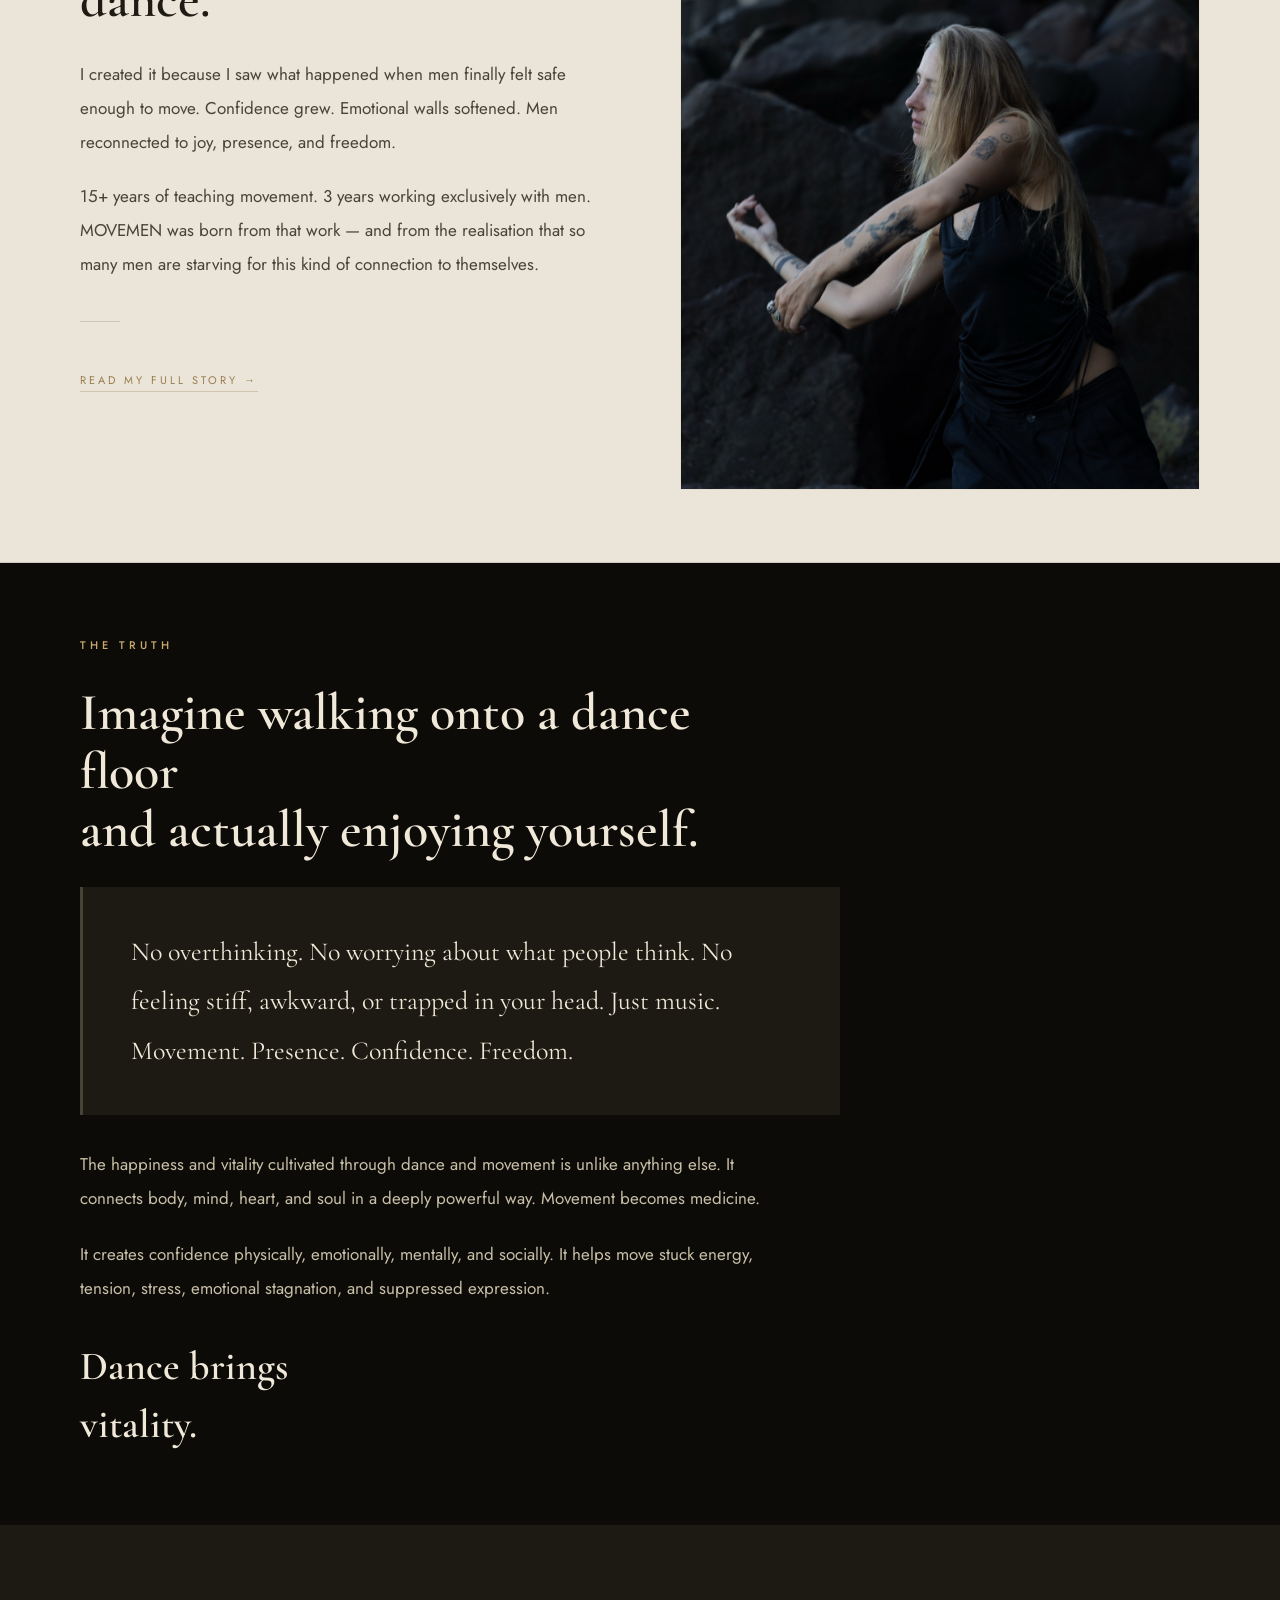
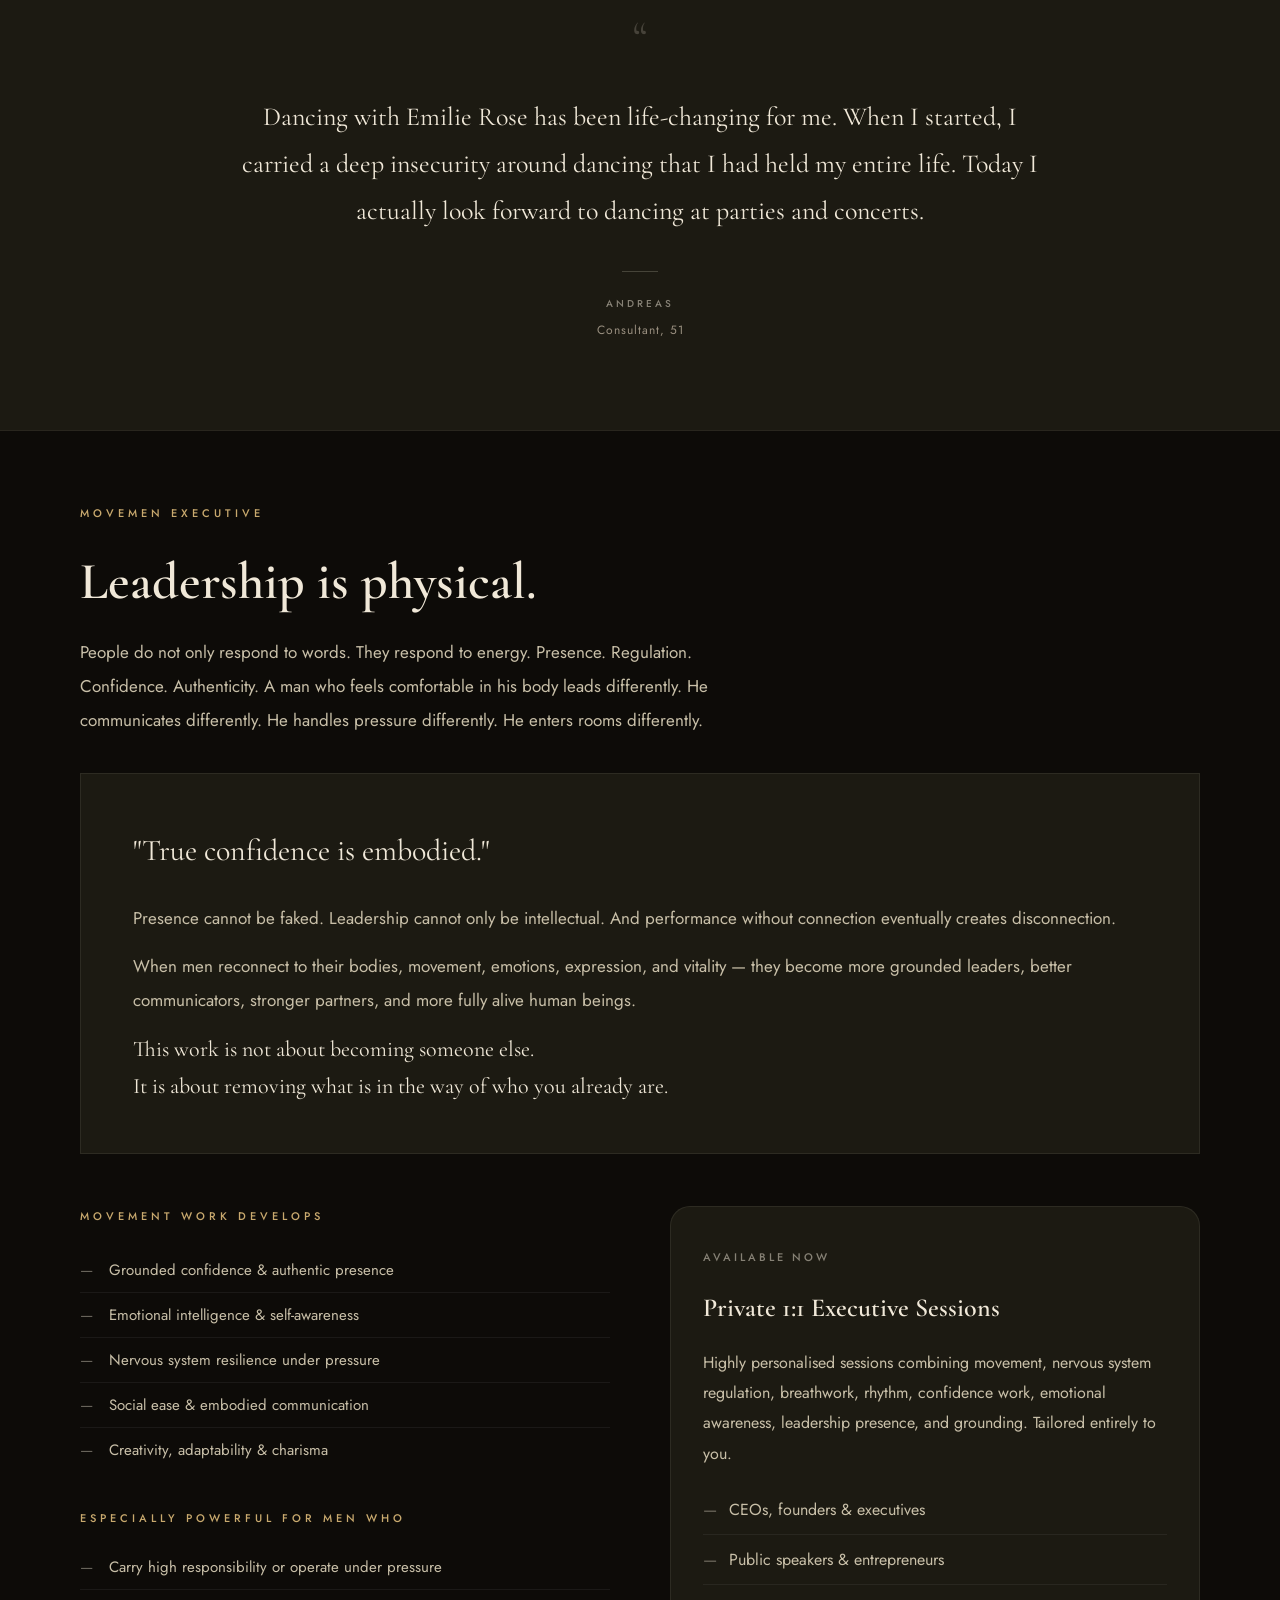
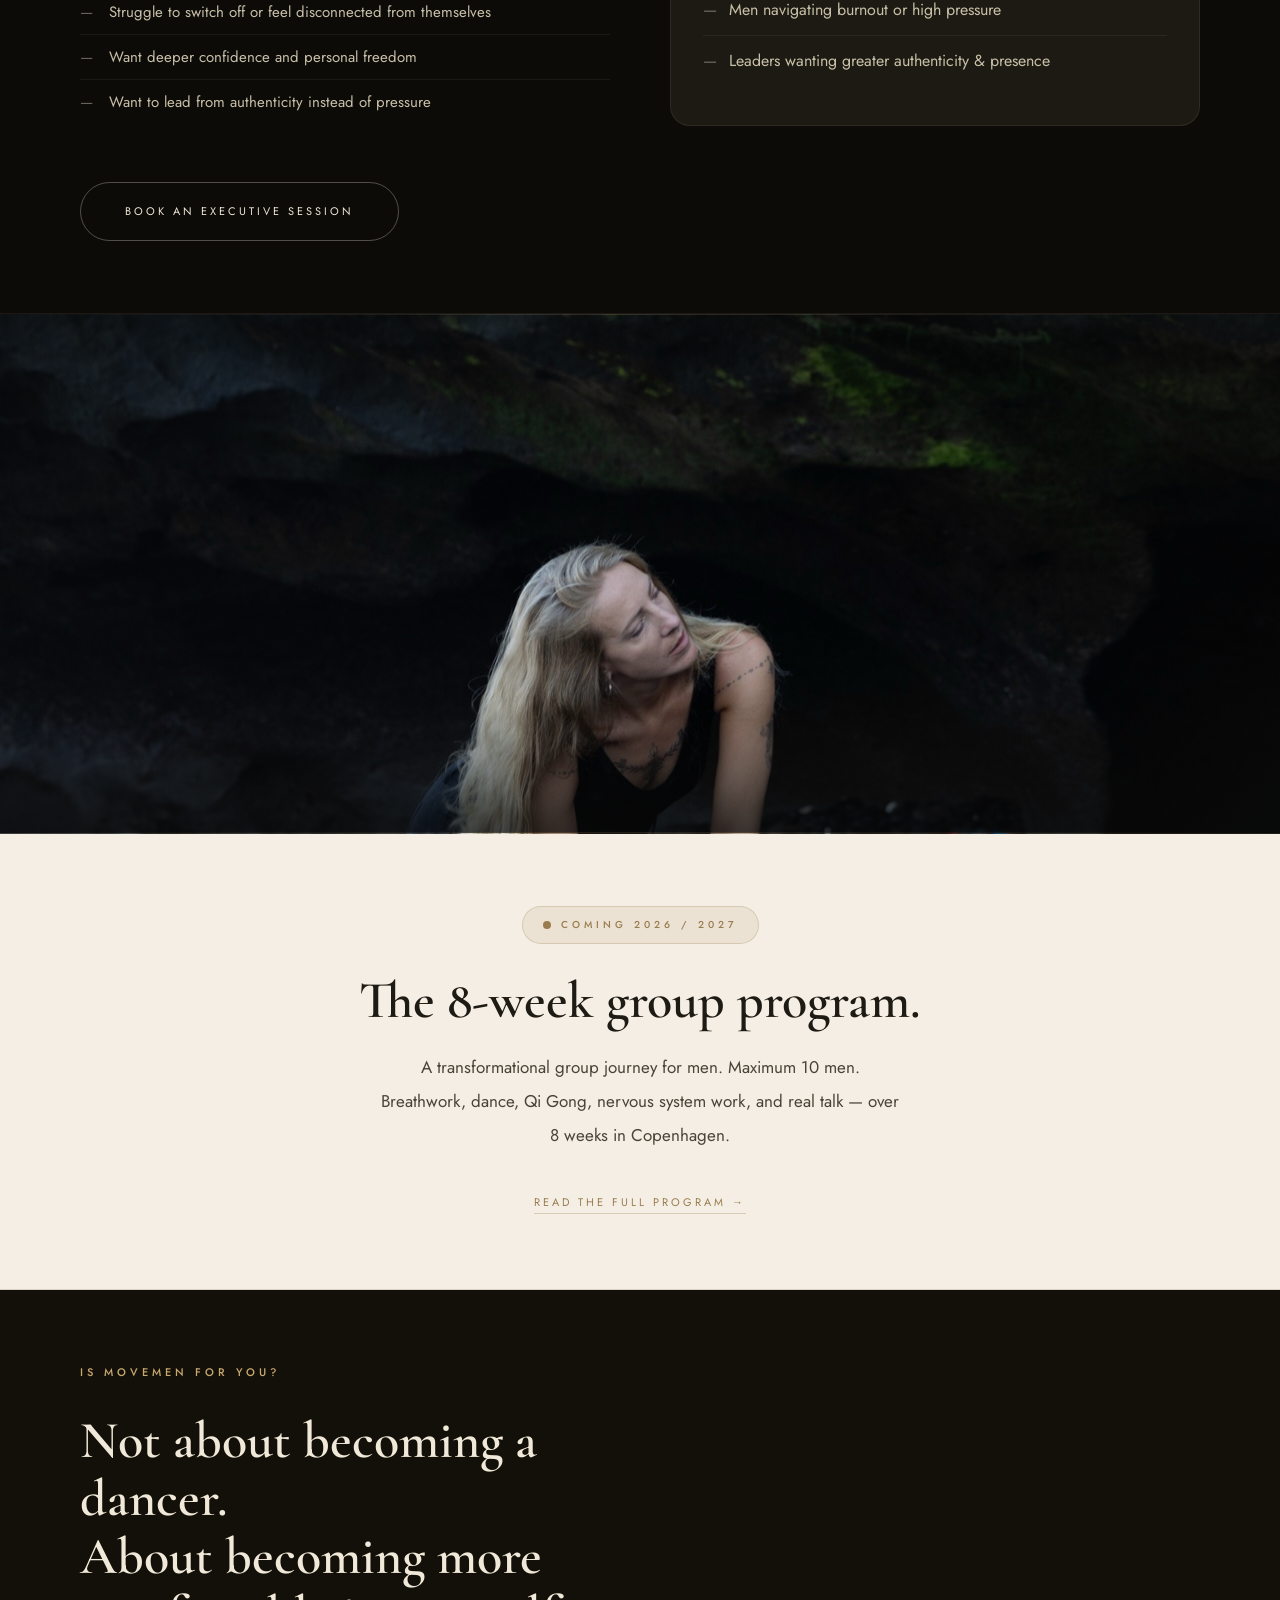
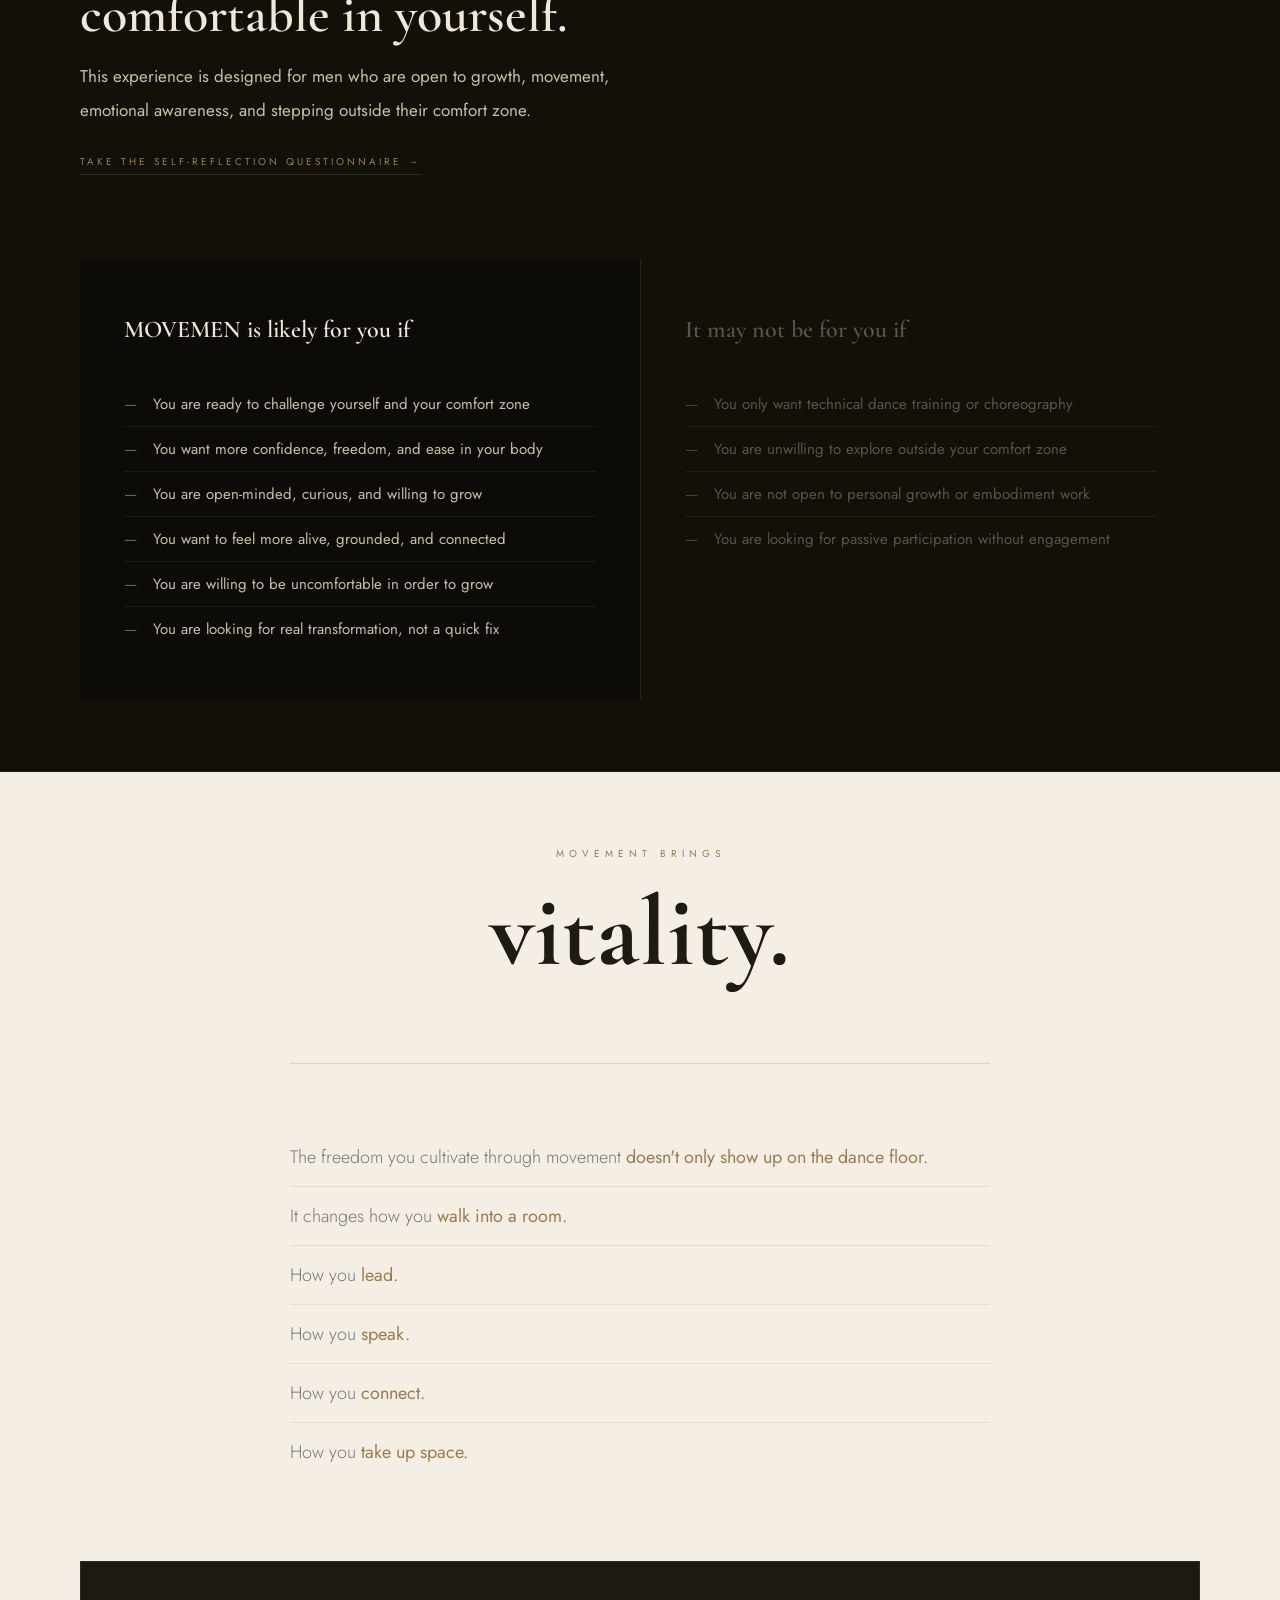
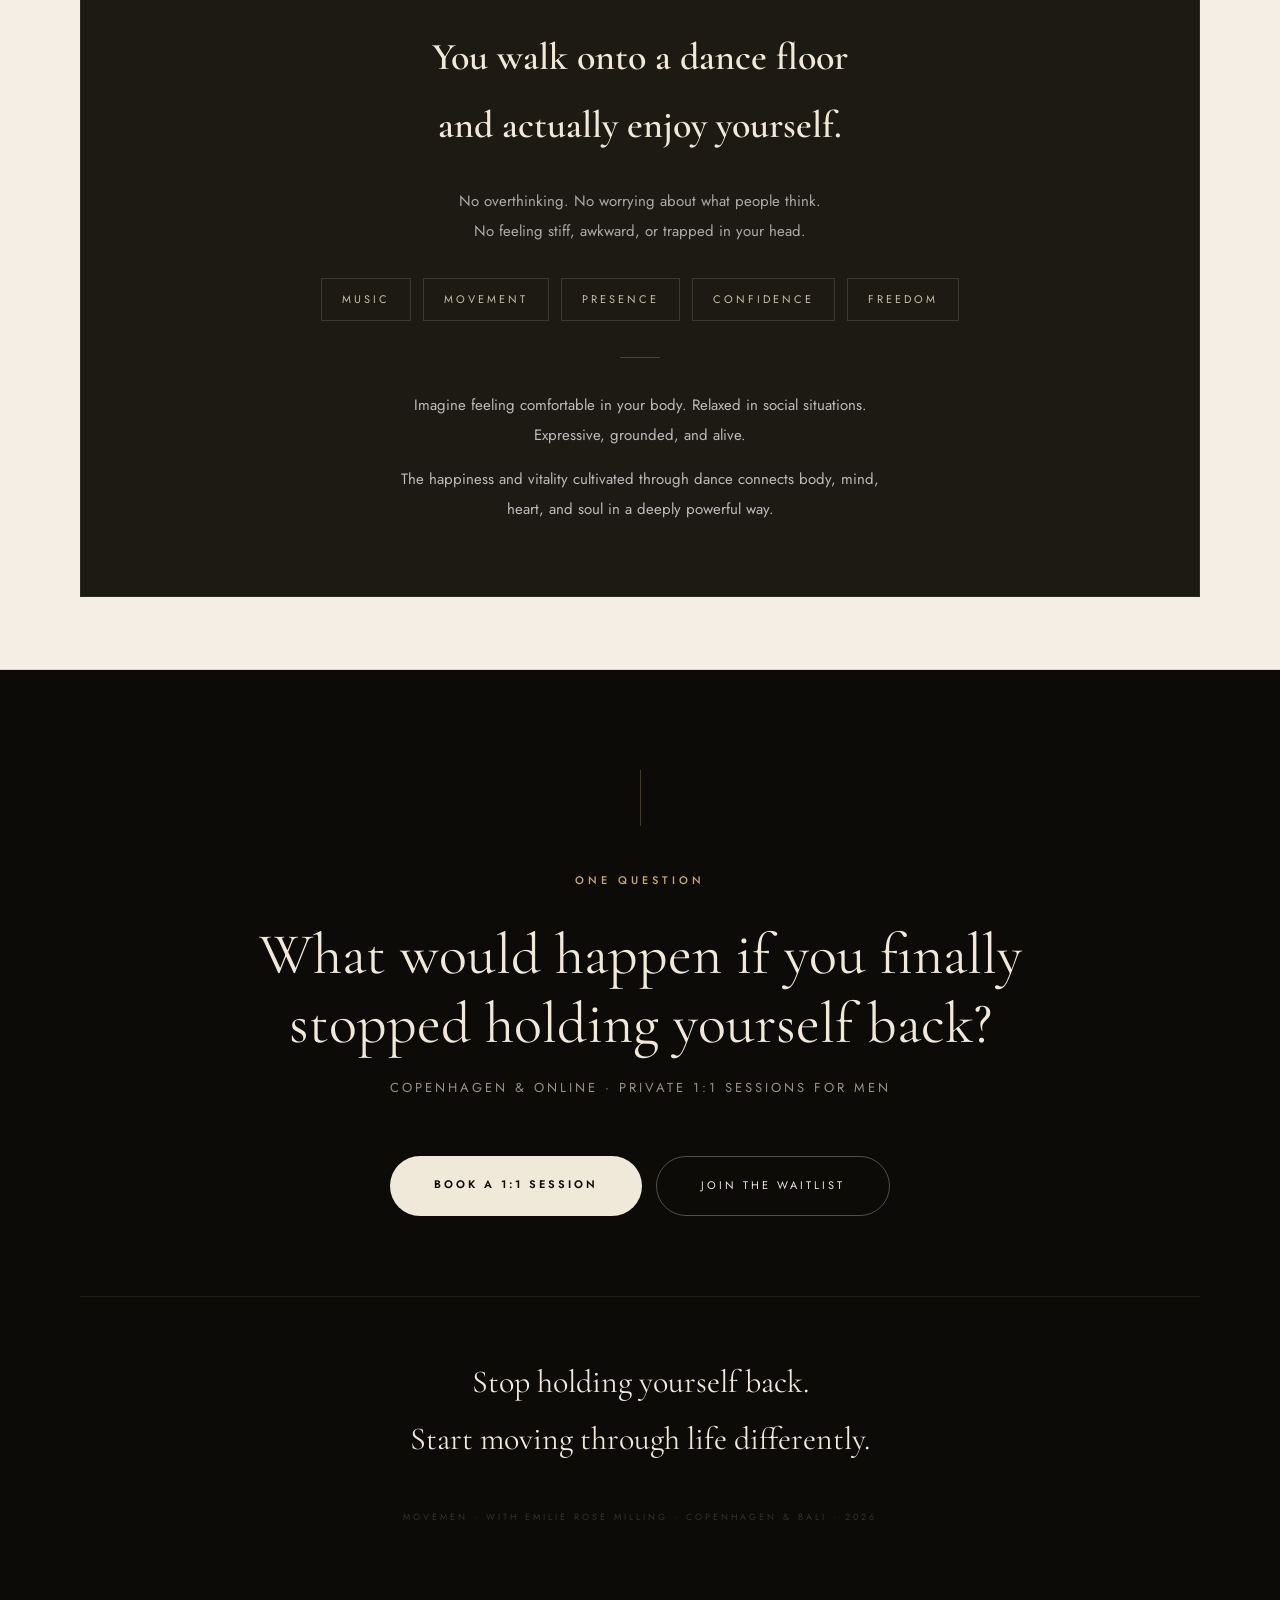
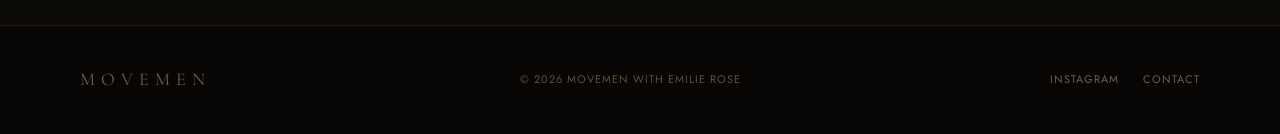
==== commit d8d25522: "Full UX audit: restructure sections, fix bugs, improve layout Section order: - Removed Einstein quot" ====
--- a/index.html
+++ b/index.html
@@ -128,18 +128,6 @@
 
 
 
-<!-- Einstein quote — below hero -->
-<div style="background:var(--black2);padding:48px 72px;text-align:center;border-bottom:1px solid rgba(240,232,216,.06)">
-  <hr style="width:280px;height:1px;border:none;background:rgba(240,232,216,.12);margin:0 auto 40px;">
-  <div style="max-width:680px;margin:0 auto">
-    <blockquote style="font-family:var(--serif);font-size:40px;font-weight:600;color:var(--white);line-height:1.25;margin-bottom:18px;font-style:italic">
-      "Nothing happens until something moves."
-    </blockquote>
-    <div style="font-size:10px;letter-spacing:4px;color:rgba(240,232,216,.4);text-transform:uppercase;font-weight:400">— Albert Einstein</div>
-  </div>
-  <hr style="width:280px;height:1px;border:none;background:rgba(240,232,216,.12);margin:40px auto 0;">
-</div>
-
 <!-- ═══════════════════════════════════════════════════════ WHAT IS MOVEMEN -->
 <section class="sec-lt" style="text-align:center;">
   <span class="lbl-dk" style="display:block;text-align:center;">What is MOVEMEN</span>
@@ -147,8 +135,8 @@
     A private movement practice<br>for men who want to feel more free.
   </div>
   <hr style="width:40px;height:1px;background:var(--gold-dk);border:none;margin:0 auto 28px;">
-  <p class="body-dk" style="max-width:600px;margin:0 auto 16px;">MOVEMEN was created for men who feel restricted, self-conscious, or disconnected in their bodies — and who are ready to change that. Through private 1:1 movement sessions, we work with breathwork, dance foundations, Qi Gong, and somatic practices to help you feel more confident, grounded, and alive.</p>
-  <p class="body-dk" style="max-width:600px;margin:0 auto 36px;">This is not just about learning to dance. It is about changing your relationship with your body — and with yourself.</p>
+  <p class="body-dk" style="max-width:520px;margin:0 auto 16px;">MOVEMEN was created for men who feel restricted, self-conscious, or disconnected in their bodies — and who are ready to change that. Through private 1:1 movement sessions, we work with breathwork, dance foundations, Qi Gong, and somatic practices to help you feel more confident, grounded, and alive.</p>
+  <p class="body-dk" style="max-width:520px;margin:0 auto 36px;">This is not just about learning to dance. It is about changing your relationship with your body — and with yourself.</p>
   <a href="#one-to-one" style="font-size:11px;letter-spacing:3px;color:var(--gold-dk);text-transform:uppercase;border-bottom:1px solid rgba(154,125,78,.3);padding-bottom:3px;text-decoration:none;">Explore 1:1 sessions →</a>
 </section>
 
@@ -158,8 +146,7 @@
   <div class="serif-lg" style="max-width:560px;margin-bottom:48px">
     For the man who.
   </div>
-  <div style="max-width:680px">
-    <ul class="man-list">
+  <ul class="man-list" style="display:grid;grid-template-columns:1fr 1fr;gap:0 56px;max-width:960px;">
       <li><span class="man-dash">—</span>Wants to feel more comfortable and free in his body</li>
       <li><span class="man-dash">—</span>Is tired of feeling restricted or scared on the dance floor</li>
       <li><span class="man-dash">—</span>Wants to be able to dance with his partner</li>
@@ -170,8 +157,7 @@
       <li><span class="man-dash">—</span>Wants confidence that lives in the body — not just the mind</li>
       <li><span class="man-dash">—</span>Is ready to challenge limiting beliefs and step into growth</li>
       <li><span class="man-dash">—</span>Wants something real — not another workshop, not a quick fix</li>
-    </ul>
-  </div>
+  </ul>
 </section>
 
 <!-- IMAGE 1 — between This is for you and 8-week program -->
@@ -274,6 +260,107 @@
   </div>
   <p style="text-align:center;font-size:12px;color:var(--mid);margin-top:28px;letter-spacing:1px;">Scheduling directly with Emilie · Copenhagen or online</p>
 </section>
+
+
+<!-- IMAGE 2 — Emilie at the barre, focused -->
+<div style="position:relative;height:520px;overflow:hidden;border-bottom:1px solid rgba(200,169,110,0.12);background-image:url(images/break-3.jpg);background-size:cover;background-position:center 55%;">
+  
+  <div style="position:absolute;inset:0;background:linear-gradient(90deg,rgba(8,8,8,0.1) 0%,rgba(8,8,8,0.05) 40%,rgba(8,8,8,0.5) 100%)"></div>
+  <div style="position:absolute;inset:0;background:linear-gradient(180deg,rgba(8,8,8,0.35) 0%,transparent 25%,transparent 75%,rgba(8,8,8,0.7) 100%)"></div>
+  <div style="position:absolute;top:0;left:0;right:0;height:1px;background:linear-gradient(90deg,transparent,rgba(200,169,110,0.2),transparent)"></div>
+  <div style="position:absolute;bottom:0;left:0;right:0;height:1px;background:linear-gradient(90deg,transparent,rgba(200,169,110,0.15),transparent)"></div>
+</div>
+
+
+<!-- ═══════════════════════════════════════════════════════ TESTIMONIALS -->
+<section id="stories" style="padding:64px 0;background:var(--black);border-bottom:1px solid var(--gold-d);overflow:hidden">
+  <div style="padding:0 72px;margin-bottom:40px">
+    <span class="lbl">From the men who showed up</span>
+    <div class="serif-lg" style="max-width:460px">
+      Testimonials.
+    </div>
+  </div>
+
+  <!-- CAROUSEL TRACK -->
+  <div class="t-carousel-outer">
+    <div class="t-track" id="tTrack">
+      <div class="t-slide">
+        <div class="t-slide-inner">
+          <div class="t-num">01</div>
+          <p class="t-text">"Emilie Rose is one of the best teachers I have ever had in anything. Dancing with Emilie Rose has been life-changing for me. When I started, I carried a deep insecurity around dancing that I had held my entire life. Today I actually look forward to dancing at parties and concerts. I truly cannot recommend her warmly enough."</p>
+          <div class="t-author">Andreas<span>Consultant, 51</span></div>
+        </div>
+      </div>
+      <div class="t-slide">
+        <div class="t-slide-inner">
+          <div class="t-num">02</div>
+          <p class="t-text">"I had always had a resistance to dancing — never felt comfortable or good at it. At parties I did everything to avoid the dance floor. Emilie has an outstanding ability to make you feel safe and confident. She changed my entire perception of dance and gave me the courage to step out there with joy."</p>
+          <div class="t-author">Jesper<span>60</span></div>
+        </div>
+      </div>
+      <div class="t-slide">
+        <div class="t-slide-inner">
+          <div class="t-num">03</div>
+          <p class="t-text">"I came to become more comfortable expressing myself through dance and to feel more in flow with music. After only a few sessions I already feel huge changes. It has opened up a deep sense of joy and connection to parts of myself I didn't even know existed."</p>
+          <div class="t-author">Oscar<span>Student, 31</span></div>
+        </div>
+      </div>
+      <div class="t-slide">
+        <div class="t-slide-inner">
+          <div class="t-num">04</div>
+          <p class="t-text">"Emilie communicates dance in a way that makes it feel accessible and safe for those of us who are completely new to it. You gain a new skill while getting into shape and smiling so much your cheeks hurt. 10/10."</p>
+          <div class="t-author">Thomas<span>Psychologist, 46</span></div>
+        </div>
+      </div>
+      <div class="t-slide">
+        <div class="t-slide-inner">
+          <div class="t-num">05</div>
+          <p class="t-text">"Not only is she incredibly skilled professionally — she also brings contagious joy, energy, and presence that makes dance feel playful and alive. Six stars from me."</p>
+          <div class="t-author">Lars Bo<span>58</span></div>
+        </div>
+      </div>
+      <div class="t-slide">
+        <div class="t-slide-inner">
+          <div class="t-num">06</div>
+          <p class="t-text">"An incredibly authentic teacher with a deep understanding of how to meet students where they are and adapt to their level. Amazing energy. Total uplift."</p>
+          <div class="t-author">Steven<span>48</span></div>
+        </div>
+      </div>
+    </div>
+  </div>
+
+  <!-- CONTROLS -->
+  <div style="padding:0 72px;display:flex;align-items:center;justify-content:space-between;margin-top:48px">
+    <div style="display:flex;gap:8px" id="tDots"></div>
+    <div style="display:flex;gap:16px">
+      <button class="t-btn" id="tPrev" onclick="tMove(-1)">&#8592;</button>
+      <button class="t-btn" id="tNext" onclick="tMove(1)">&#8594;</button>
+    </div>
+  </div>
+</section>
+
+
+<!-- ═══════════════════════════════════════════════════════ ABOUT -->
+<section class="sec-lt2" id="about">
+  <span class="lbl-dk">Emilie Rose Milling</span>
+  <div class="two-col">
+    <div>
+      <div class="serif-lg-dk" style="margin-bottom:28px">
+        I didn't create MOVEMEN<br>to teach men how to dance.
+      </div>
+      <p class="body-dk">I created it because I saw what happened when men finally felt safe enough to move. Confidence grew. Emotional walls softened. Men reconnected to joy, presence, and freedom.</p>
+      <p class="body-dk">15+ years of teaching movement. 3 years working exclusively with men. MOVEMEN was born from that work — and from the realisation that so many men are starving for this kind of connection to themselves.</p>
+      <span class="gl-dk"></span>
+      <a href="about.html" style="font-size:11px;letter-spacing:3px;color:var(--gold-dk);text-transform:uppercase;border-bottom:1px solid rgba(154,125,78,.3);padding-bottom:3px;">Read my full story →</a>
+    </div>
+    <div>
+      <div class="photo" style="padding:0;overflow:hidden;background:none;">
+        <img src="images/about.jpg" alt="Emilie Rose" style="width:100%;height:100%;object-fit:cover;object-position:center top;display:block;">
+      </div>
+    </div>
+  </div>
+</section>
+
 
 <!-- ═══════════════════════════════════════════════════════ EXECUTIVE -->
 <section class="sec">
@@ -352,105 +439,6 @@
   <div style="margin-top:40px"><a href="#apply" class="btn-o">Book an executive session</a></div>
 </section>
 
-<!-- IMAGE 2 — Emilie at the barre, focused -->
-<div style="position:relative;height:520px;overflow:hidden;border-bottom:1px solid rgba(200,169,110,0.12);background-image:url(images/break-3.jpg);background-size:cover;background-position:center 55%;">
-  
-  <div style="position:absolute;inset:0;background:linear-gradient(90deg,rgba(8,8,8,0.1) 0%,rgba(8,8,8,0.05) 40%,rgba(8,8,8,0.5) 100%)"></div>
-  <div style="position:absolute;inset:0;background:linear-gradient(180deg,rgba(8,8,8,0.35) 0%,transparent 25%,transparent 75%,rgba(8,8,8,0.7) 100%)"></div>
-  <div style="position:absolute;top:0;left:0;right:0;height:1px;background:linear-gradient(90deg,transparent,rgba(200,169,110,0.2),transparent)"></div>
-  <div style="position:absolute;bottom:0;left:0;right:0;height:1px;background:linear-gradient(90deg,transparent,rgba(200,169,110,0.15),transparent)"></div>
-</div>
-
-
-<!-- ═══════════════════════════════════════════════════════ TESTIMONIALS -->
-<section id="stories" style="padding:64px 0;background:var(--black);border-bottom:1px solid var(--gold-d);overflow:hidden">
-  <div style="padding:0 72px;margin-bottom:40px">
-    <span class="lbl">From the men who showed up</span>
-    <div class="serif-lg" style="max-width:460px">
-      Testimonials.
-    </div>
-  </div>
-
-  <!-- CAROUSEL TRACK -->
-  <div class="t-carousel-outer">
-    <div class="t-track" id="tTrack">
-      <div class="t-slide">
-        <div class="t-slide-inner">
-          <div class="t-num">01</div>
-          <p class="t-text">"Emilie Rose is one of the best teachers I have ever had in anything. Dancing with Emilie Rose has been life-changing for me. When I started, I carried a deep insecurity around dancing that I had held my entire life. Today I actually look forward to dancing at parties and concerts. I truly cannot recommend her warmly enough."</p>
-          <div class="t-author">Andreas<span>Consultant, 51</span></div>
-        </div>
-      </div>
-      <div class="t-slide">
-        <div class="t-slide-inner">
-          <div class="t-num">02</div>
-          <p class="t-text">"I had always had a resistance to dancing — never felt comfortable or good at it. At parties I did everything to avoid the dance floor. Emilie has an outstanding ability to make you feel safe and confident. She changed my entire perception of dance and gave me the courage to step out there with joy."</p>
-          <div class="t-author">Jesper<span>60</span></div>
-        </div>
-      </div>
-      <div class="t-slide">
-        <div class="t-slide-inner">
-          <div class="t-num">03</div>
-          <p class="t-text">"I came to become more comfortable expressing myself through dance and to feel more in flow with music. After only a few sessions I already feel huge changes. It has opened up a deep sense of joy and connection to parts of myself I didn't even know existed."</p>
-          <div class="t-author">Oscar<span>Student, 31</span></div>
-        </div>
-      </div>
-      <div class="t-slide">
-        <div class="t-slide-inner">
-          <div class="t-num">04</div>
-          <p class="t-text">"Emilie communicates dance in a way that makes it feel accessible and safe for those of us who are completely new to it. You gain a new skill while getting into shape and smiling so much your cheeks hurt. 10/10."</p>
-          <div class="t-author">Thomas<span>Psychologist, 46</span></div>
-        </div>
-      </div>
-      <div class="t-slide">
-        <div class="t-slide-inner">
-          <div class="t-num">05</div>
-          <p class="t-text">"Not only is she incredibly skilled professionally — she also brings contagious joy, energy, and presence that makes dance feel playful and alive. Six stars from me."</p>
-          <div class="t-author">Lars Bo<span>58</span></div>
-        </div>
-      </div>
-      <div class="t-slide">
-        <div class="t-slide-inner">
-          <div class="t-num">06</div>
-          <p class="t-text">"An incredibly authentic teacher with a deep understanding of how to meet students where they are and adapt to their level. Amazing energy. Total uplift."</p>
-          <div class="t-author">Steven<span>48</span></div>
-        </div>
-      </div>
-    </div>
-  </div>
-
-  <!-- CONTROLS -->
-  <div style="padding:0 72px;display:flex;align-items:center;justify-content:space-between;margin-top:48px">
-    <div style="display:flex;gap:8px" id="tDots"></div>
-    <div style="display:flex;gap:16px">
-      <button class="t-btn" id="tPrev" onclick="tMove(-1)">&#8592;</button>
-      <button class="t-btn" id="tNext" onclick="tMove(1)">&#8594;</button>
-    </div>
-  </div>
-</section>
-
-
-<!-- ═══════════════════════════════════════════════════════ ABOUT -->
-<section class="sec-lt2" id="about">
-  <span class="lbl-dk">Emilie Rose Milling</span>
-  <div class="two-col">
-    <div>
-      <div class="serif-lg-dk" style="margin-bottom:28px">
-        I didn't create MOVEMEN<br>to teach men how to dance.
-      </div>
-      <p class="body-dk">I created it because I saw what happened when men finally felt safe enough to move. Confidence grew. Emotional walls softened. Men reconnected to joy, presence, and freedom.</p>
-      <p class="body-dk">15+ years of teaching movement. 3 years working exclusively with men. MOVEMEN was born from that work — and from the realisation that so many men are starving for this kind of connection to themselves.</p>
-      <span class="gl-dk"></span>
-      <a href="about.html" style="font-size:11px;letter-spacing:3px;color:var(--gold-dk);text-transform:uppercase;border-bottom:1px solid rgba(154,125,78,.3);padding-bottom:3px;">Read my full story →</a>
-    </div>
-    <div>
-      <div class="photo" style="padding:0;overflow:hidden;background:none;">
-        <img src="images/about.jpg" alt="Emilie Rose" style="width:100%;height:100%;object-fit:cover;object-position:center top;display:block;">
-      </div>
-    </div>
-  </div>
-</section>
-
 
 <!-- ═══════════════════════════════════════════════════════ IS IT FOR YOU -->
 <div style="position:relative;height:520px;overflow:hidden;border-bottom:1px solid rgba(200,169,110,0.12);background-image:url(images/break-2.jpg);background-size:cover;background-position:center 40%;">
@@ -563,8 +551,7 @@
   <p class="final-sub">Copenhagen & Online · Private 1:1 sessions for men</p>
   <div style="display:flex;gap:14px;justify-content:center;flex-wrap:wrap">
     <a href="#apply" class="btn-g">Book a 1:1 session</a>
-    <a href="#apply" class="btn-o">Join the waitlist</a>
-    <a href="#" class="btn-waitlist" onclick="openWaitlist(event)">Join the waitlist</a>
+    <a href="#" class="btn-o" onclick="openWaitlist(event)">Join the waitlist</a>
   </div>
   <div class="final-close">
     <p>Stop holding yourself back.<br>Start moving through life differently.</p>
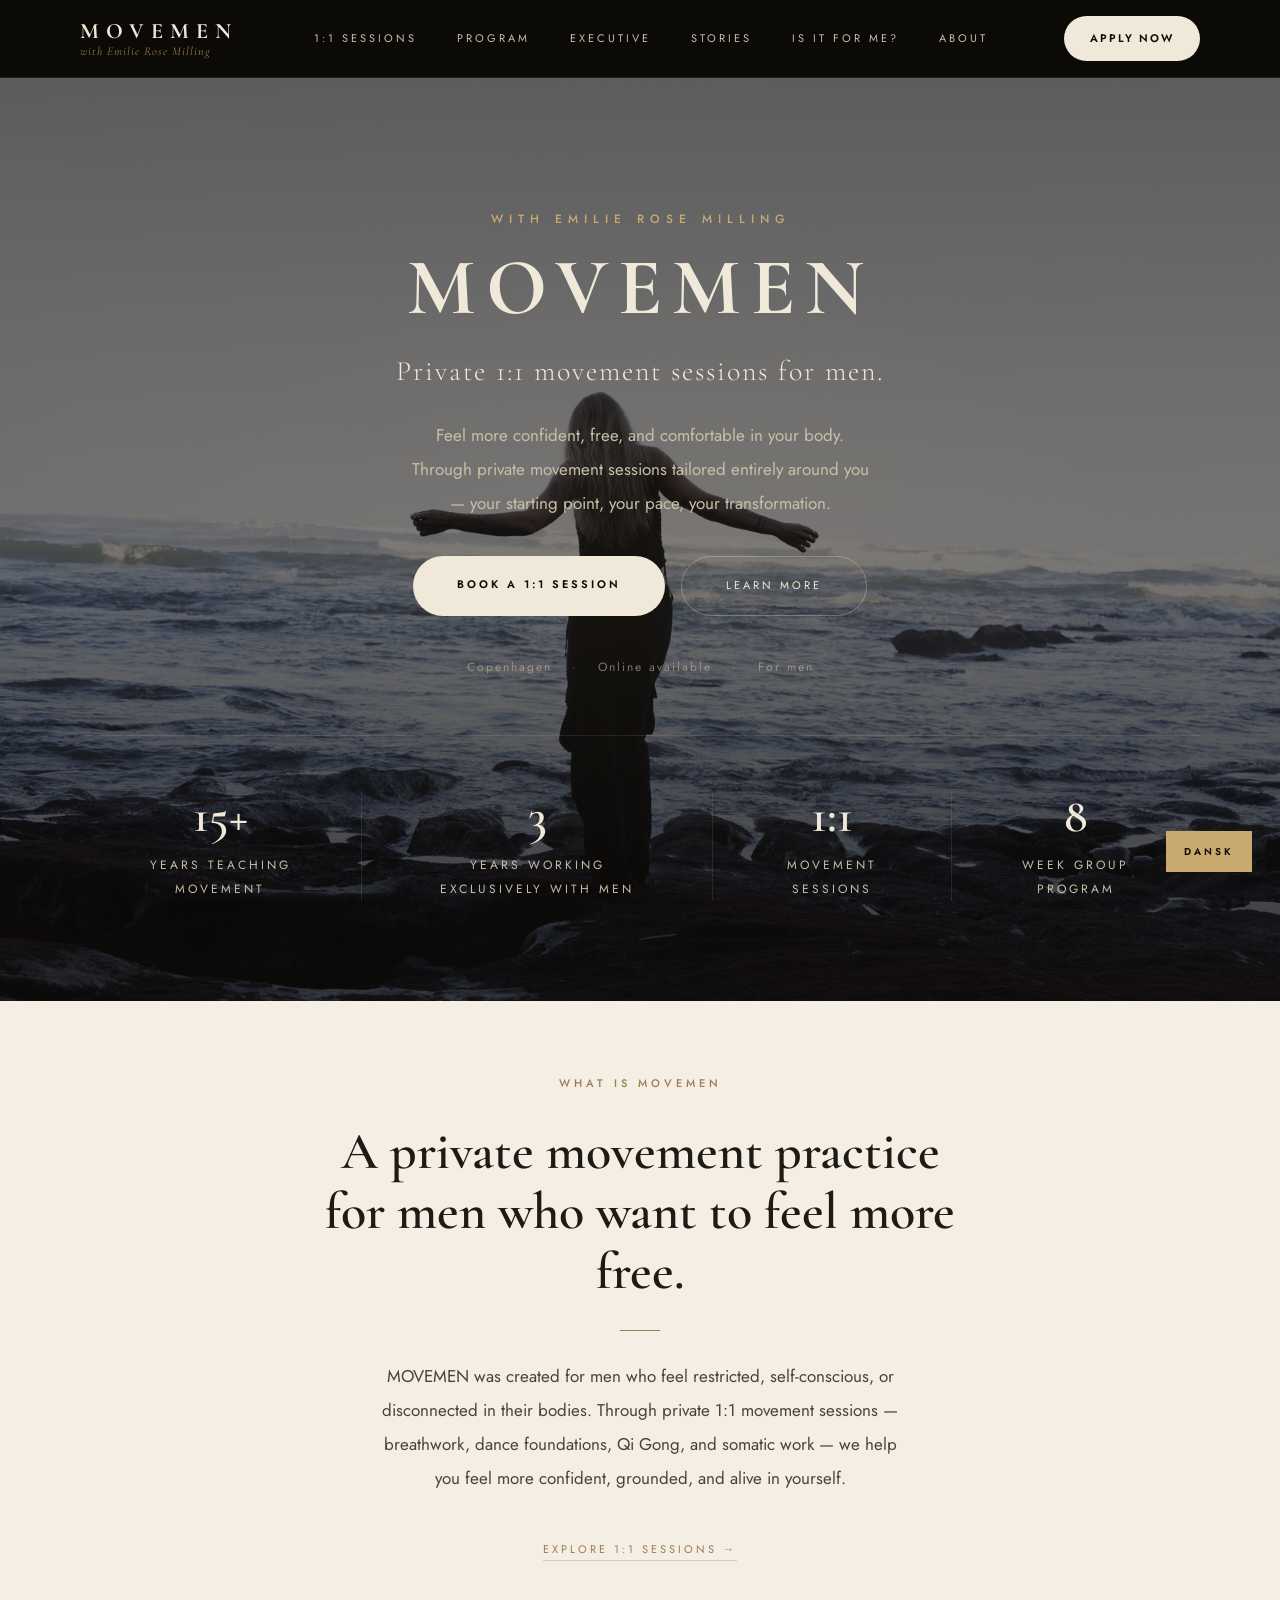
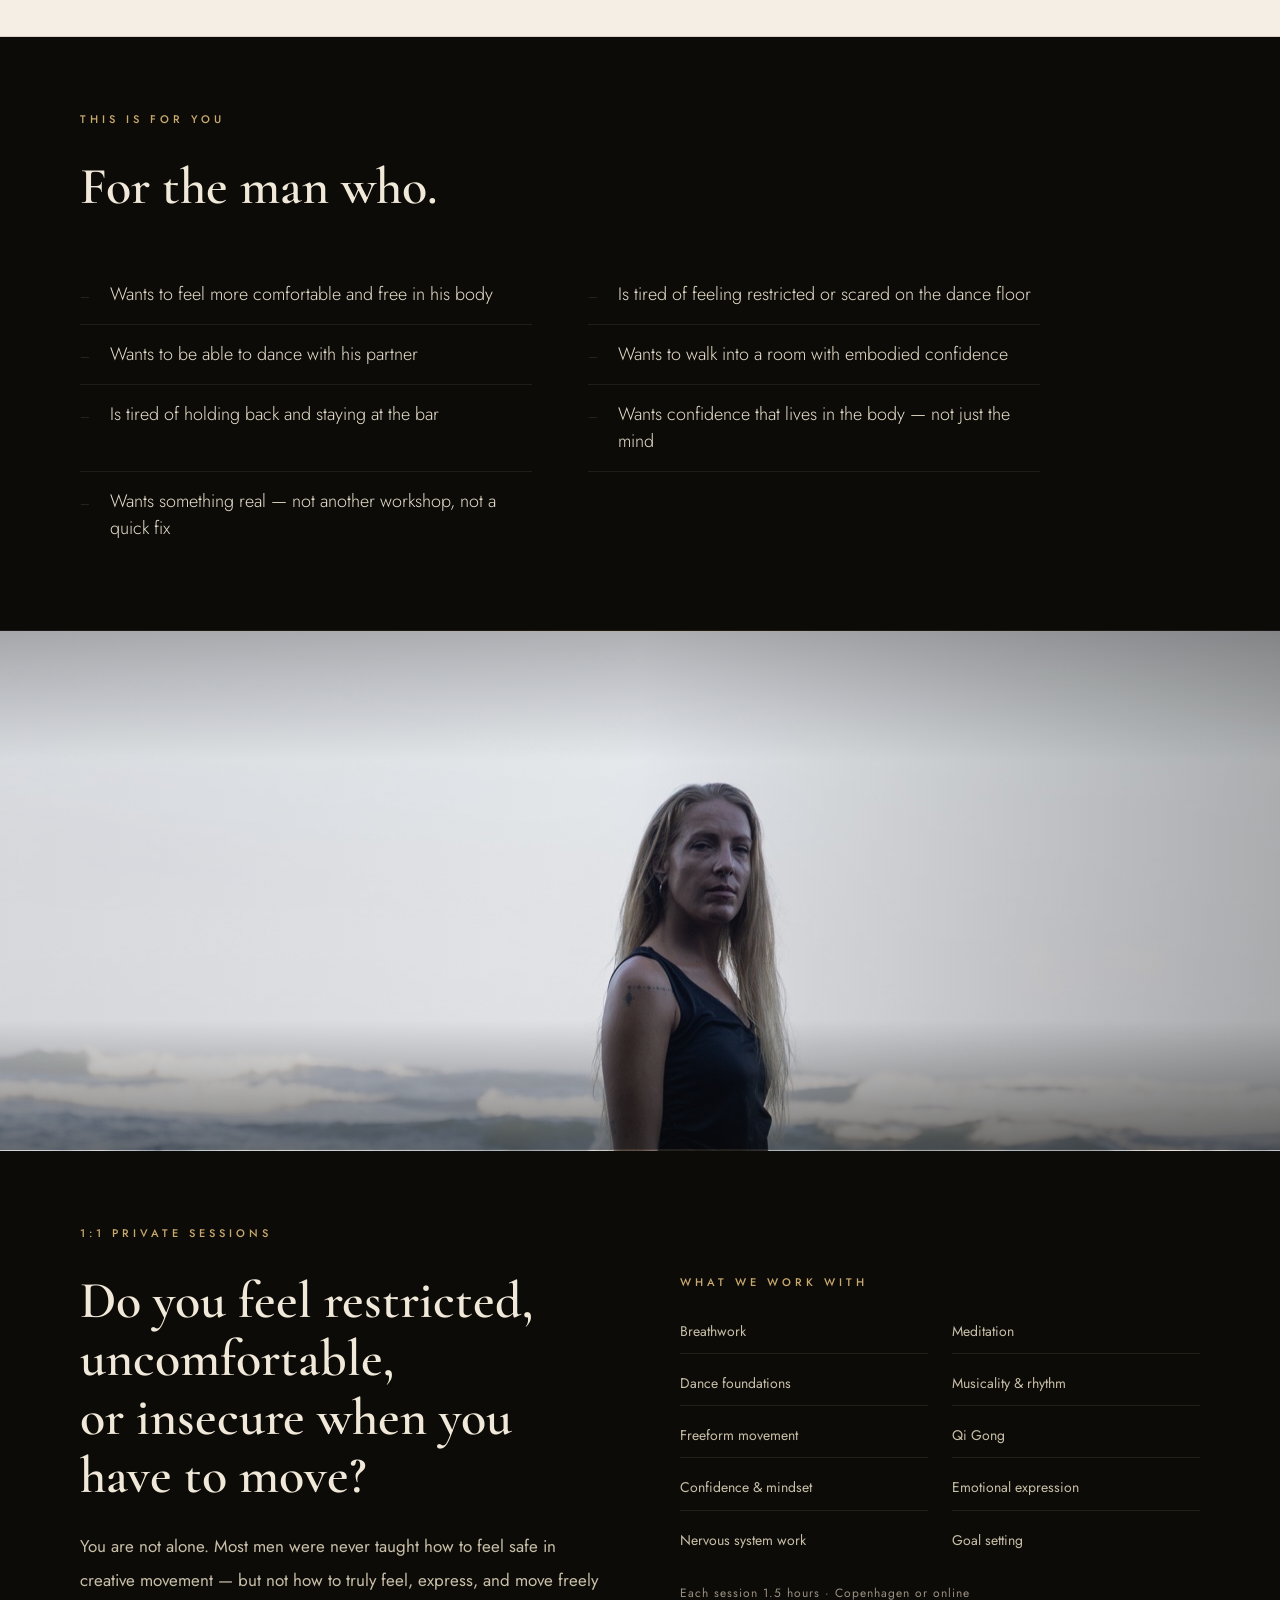
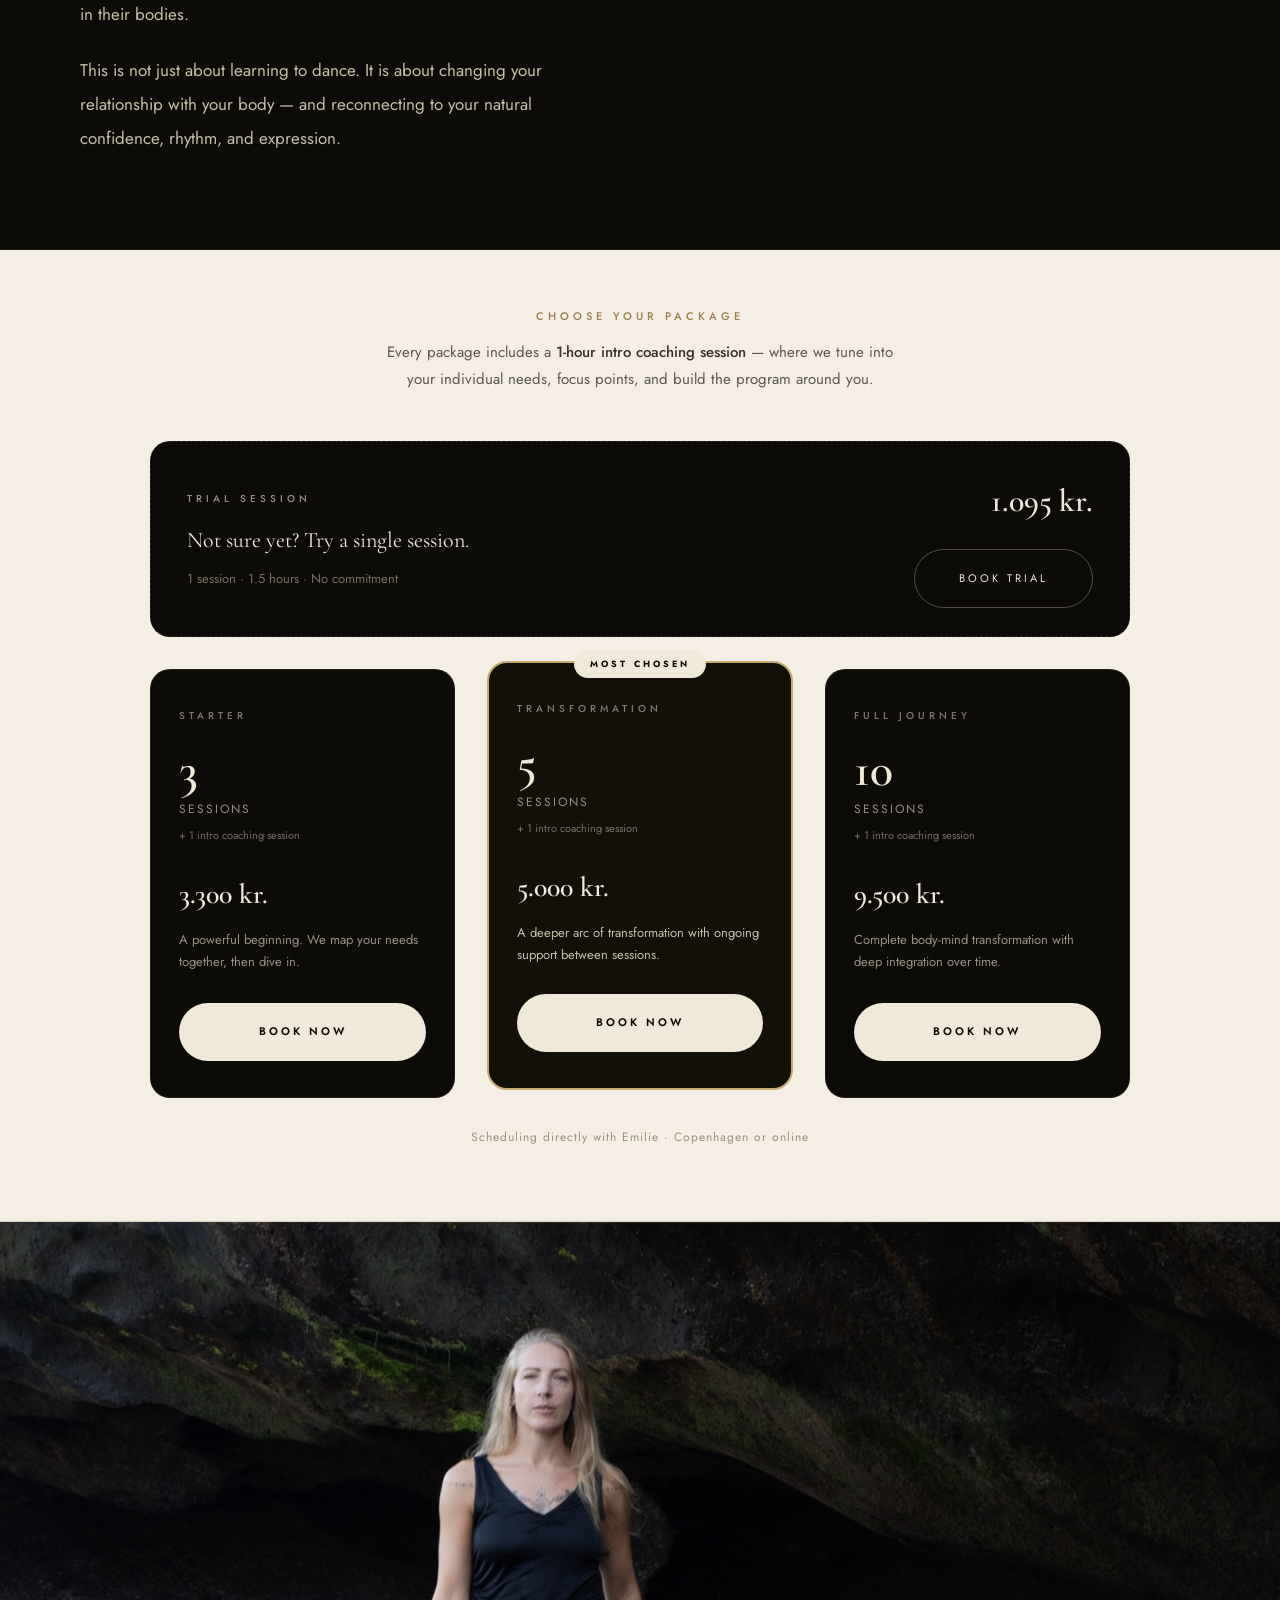
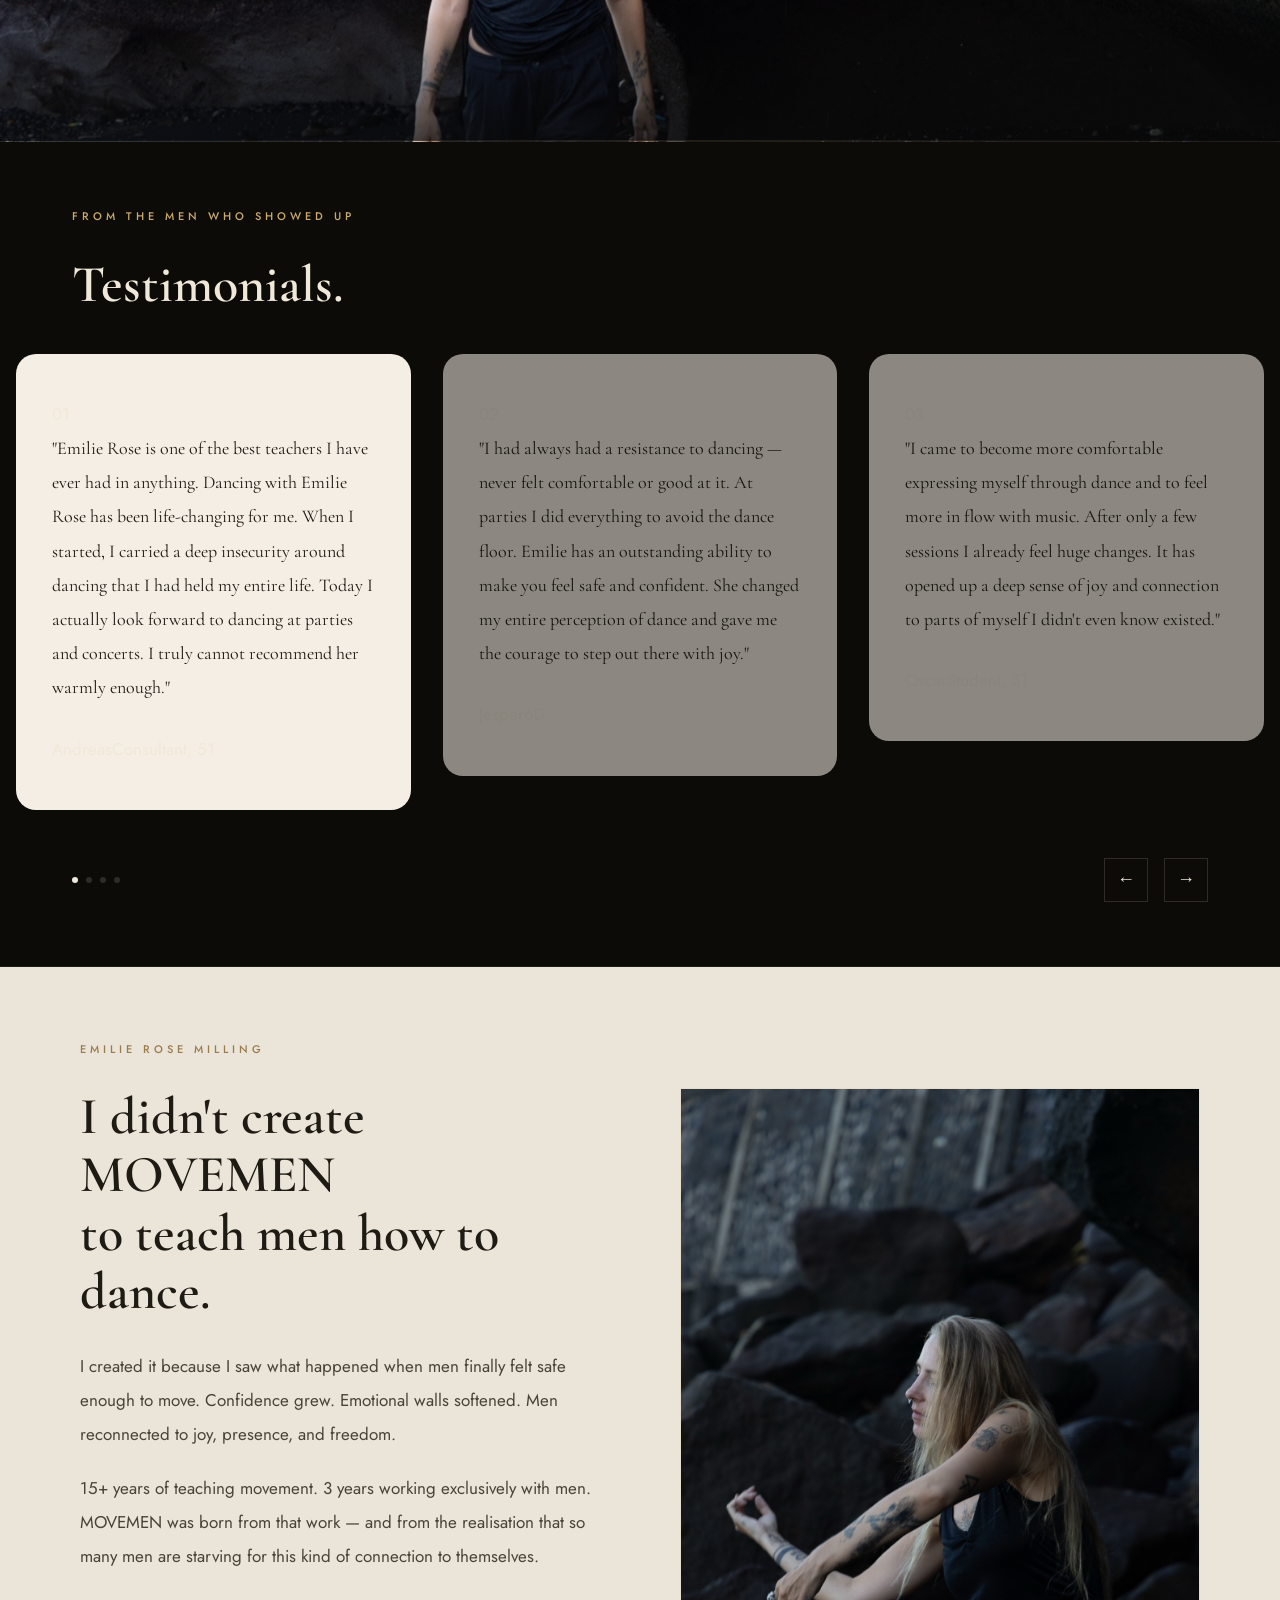
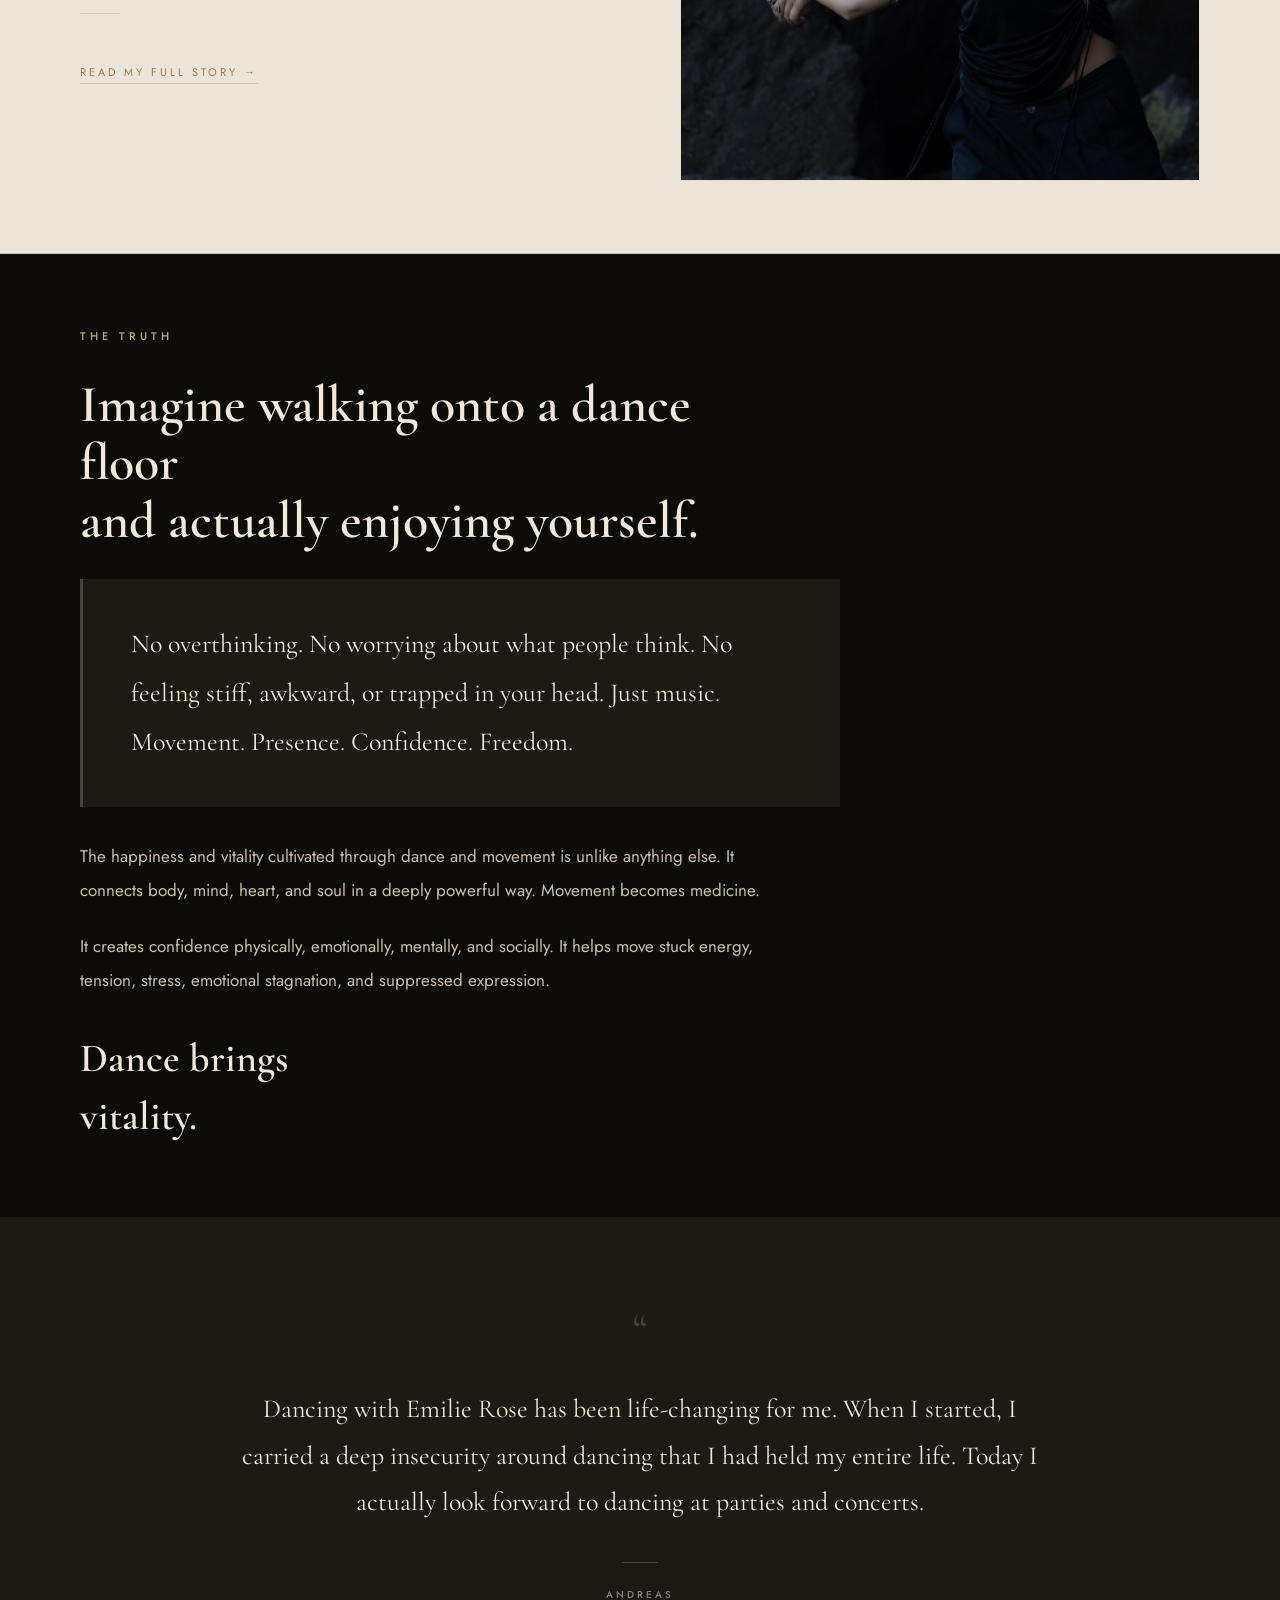
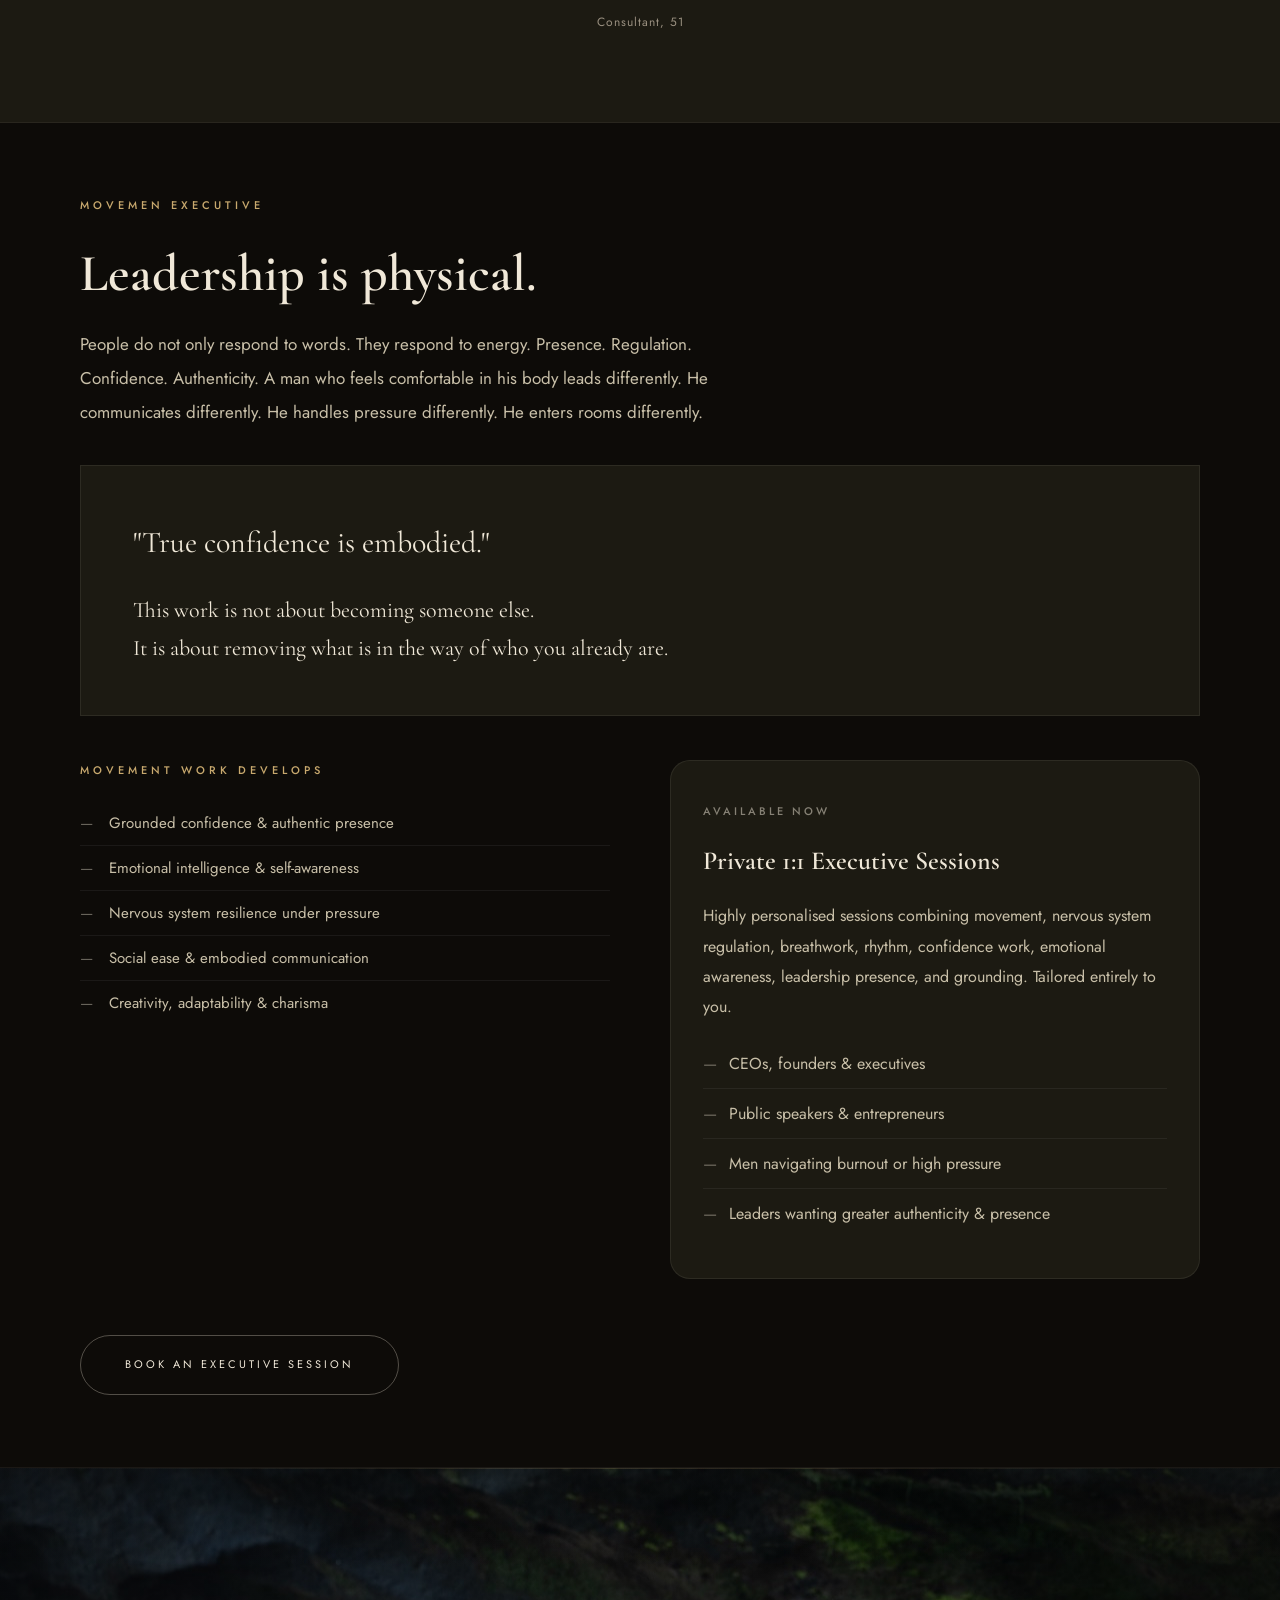
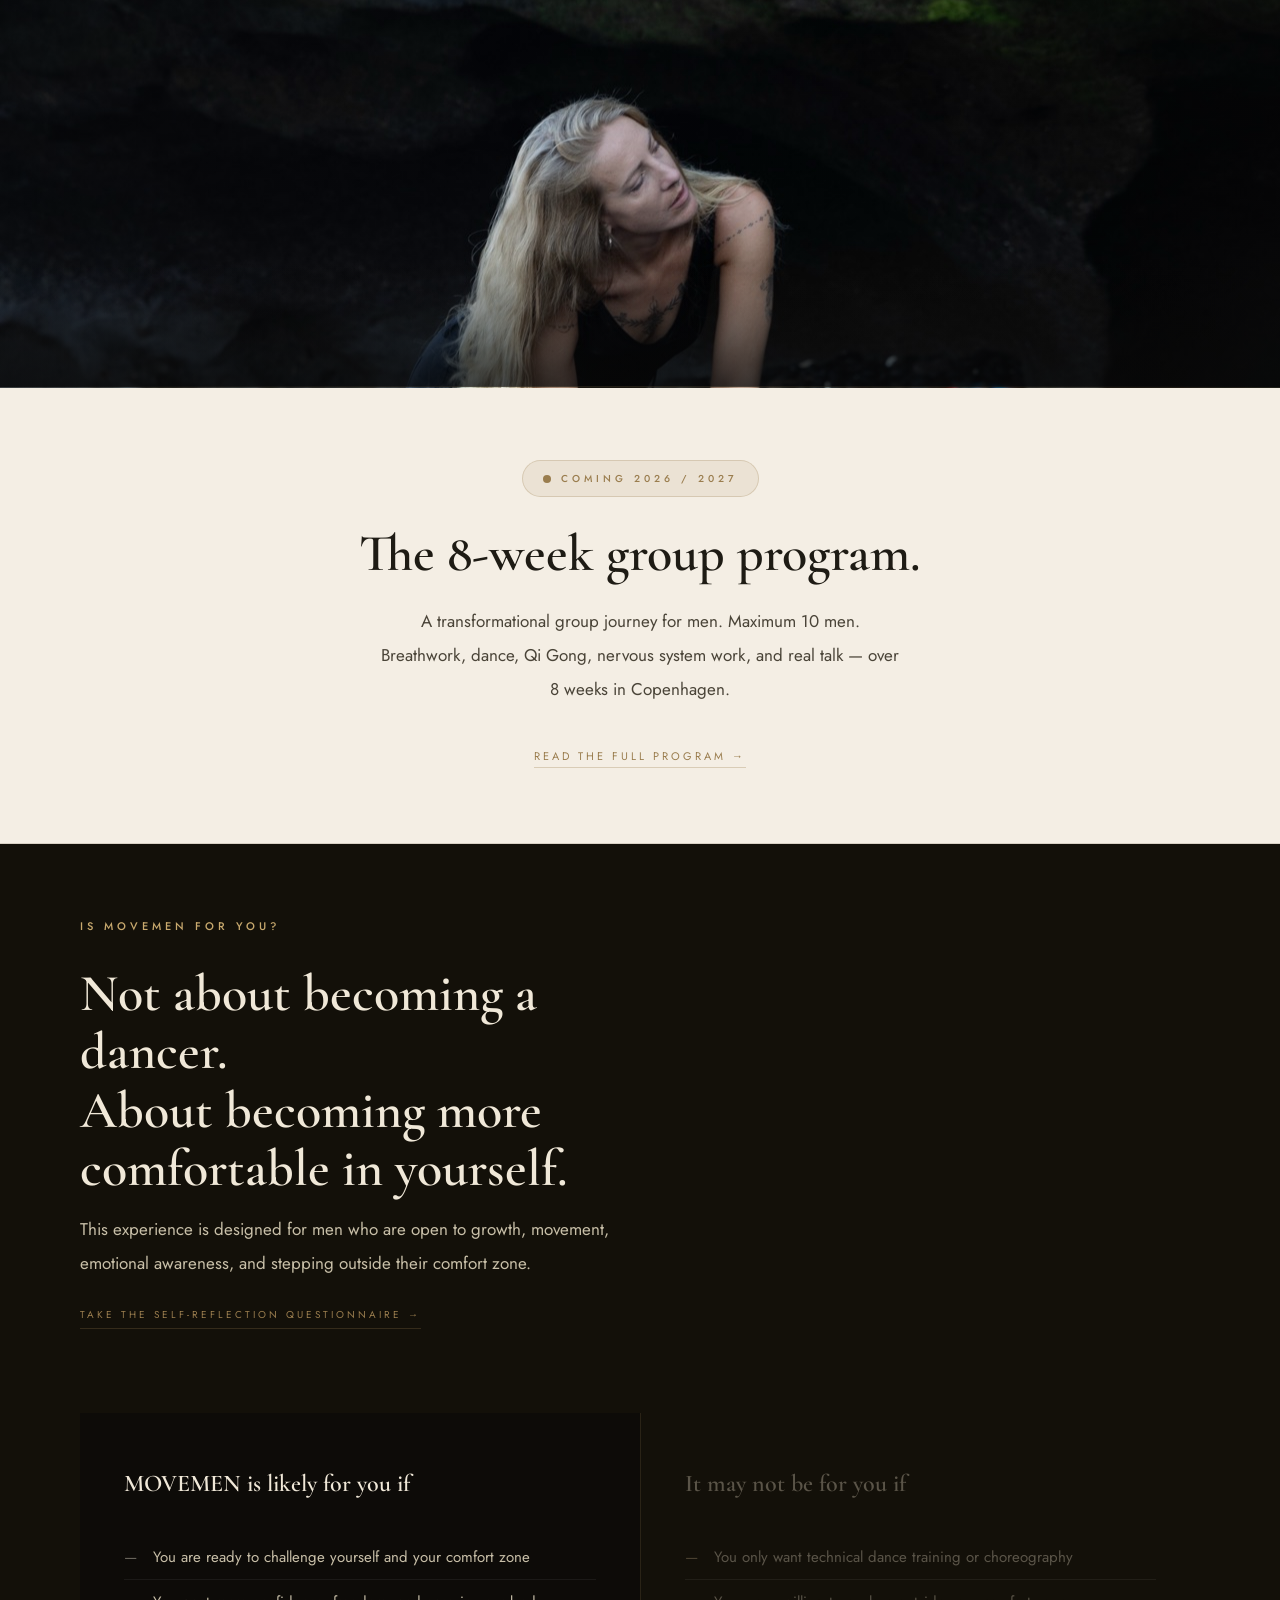
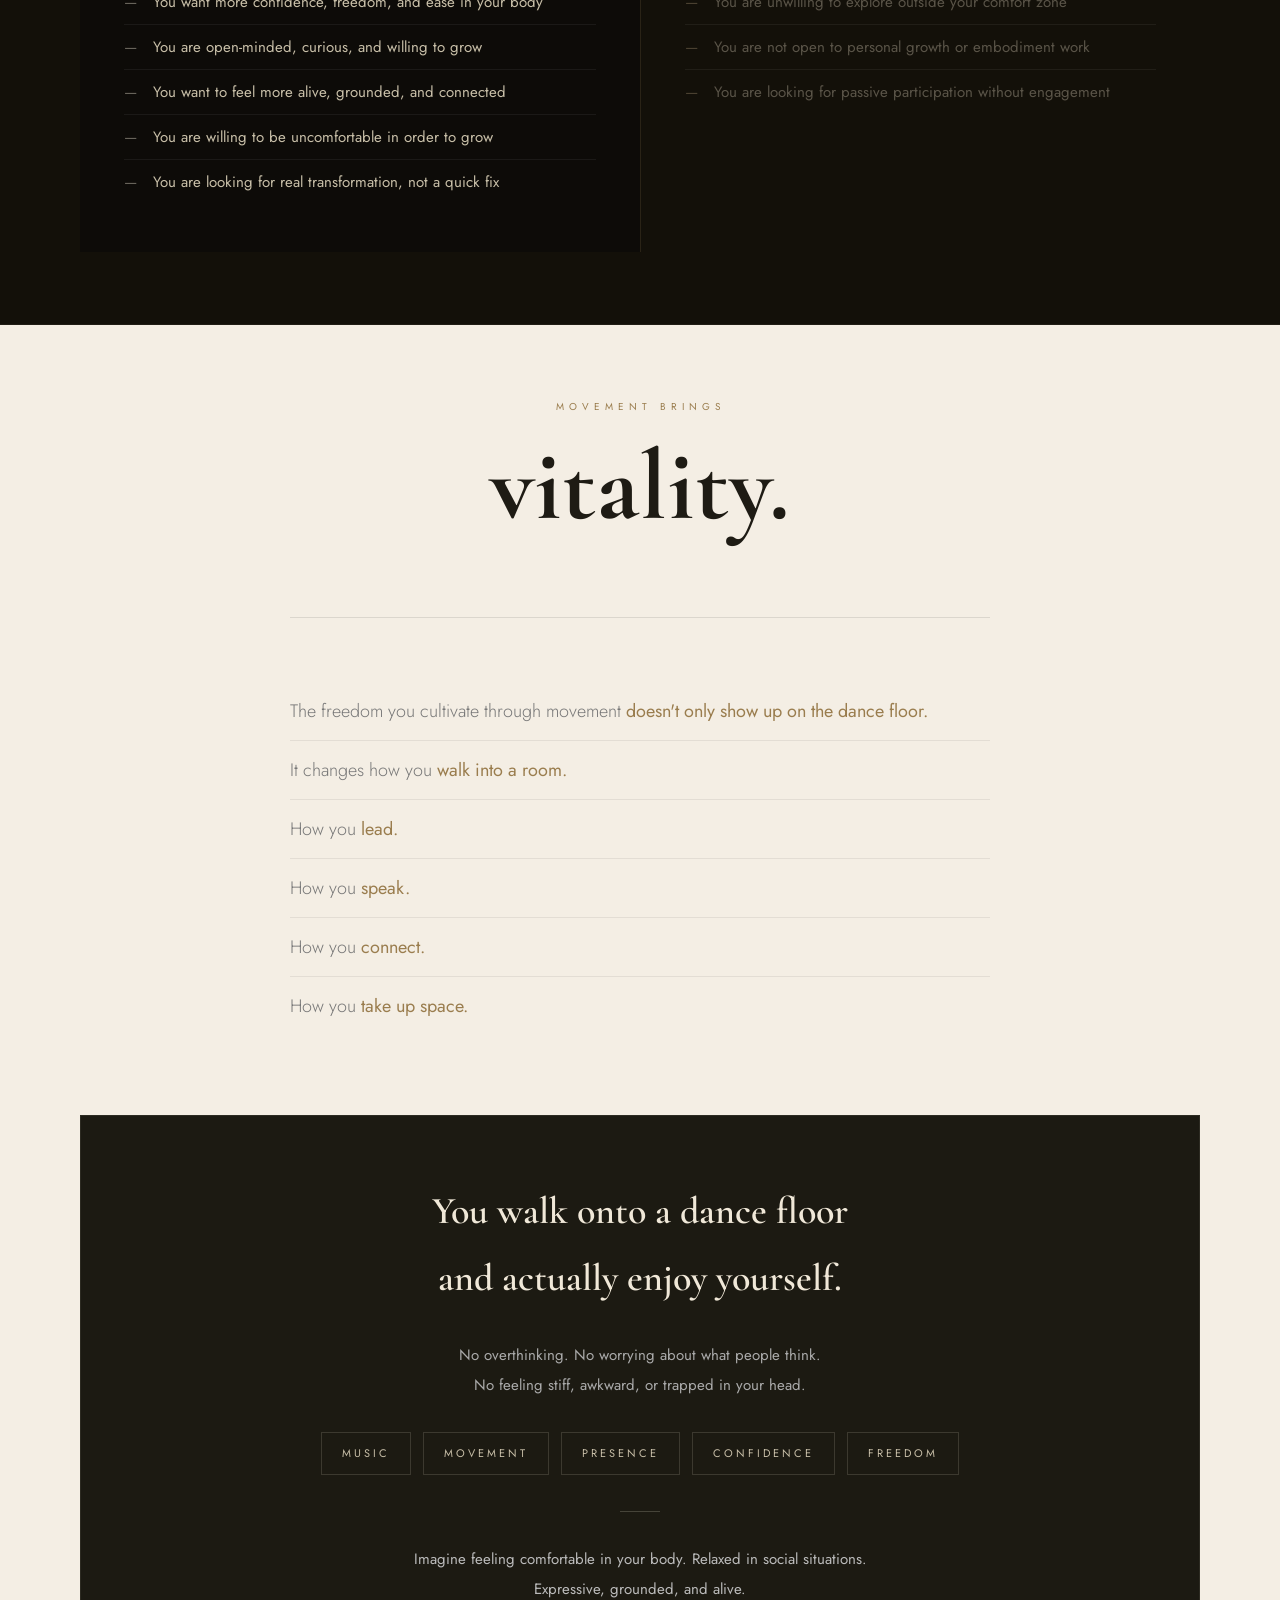
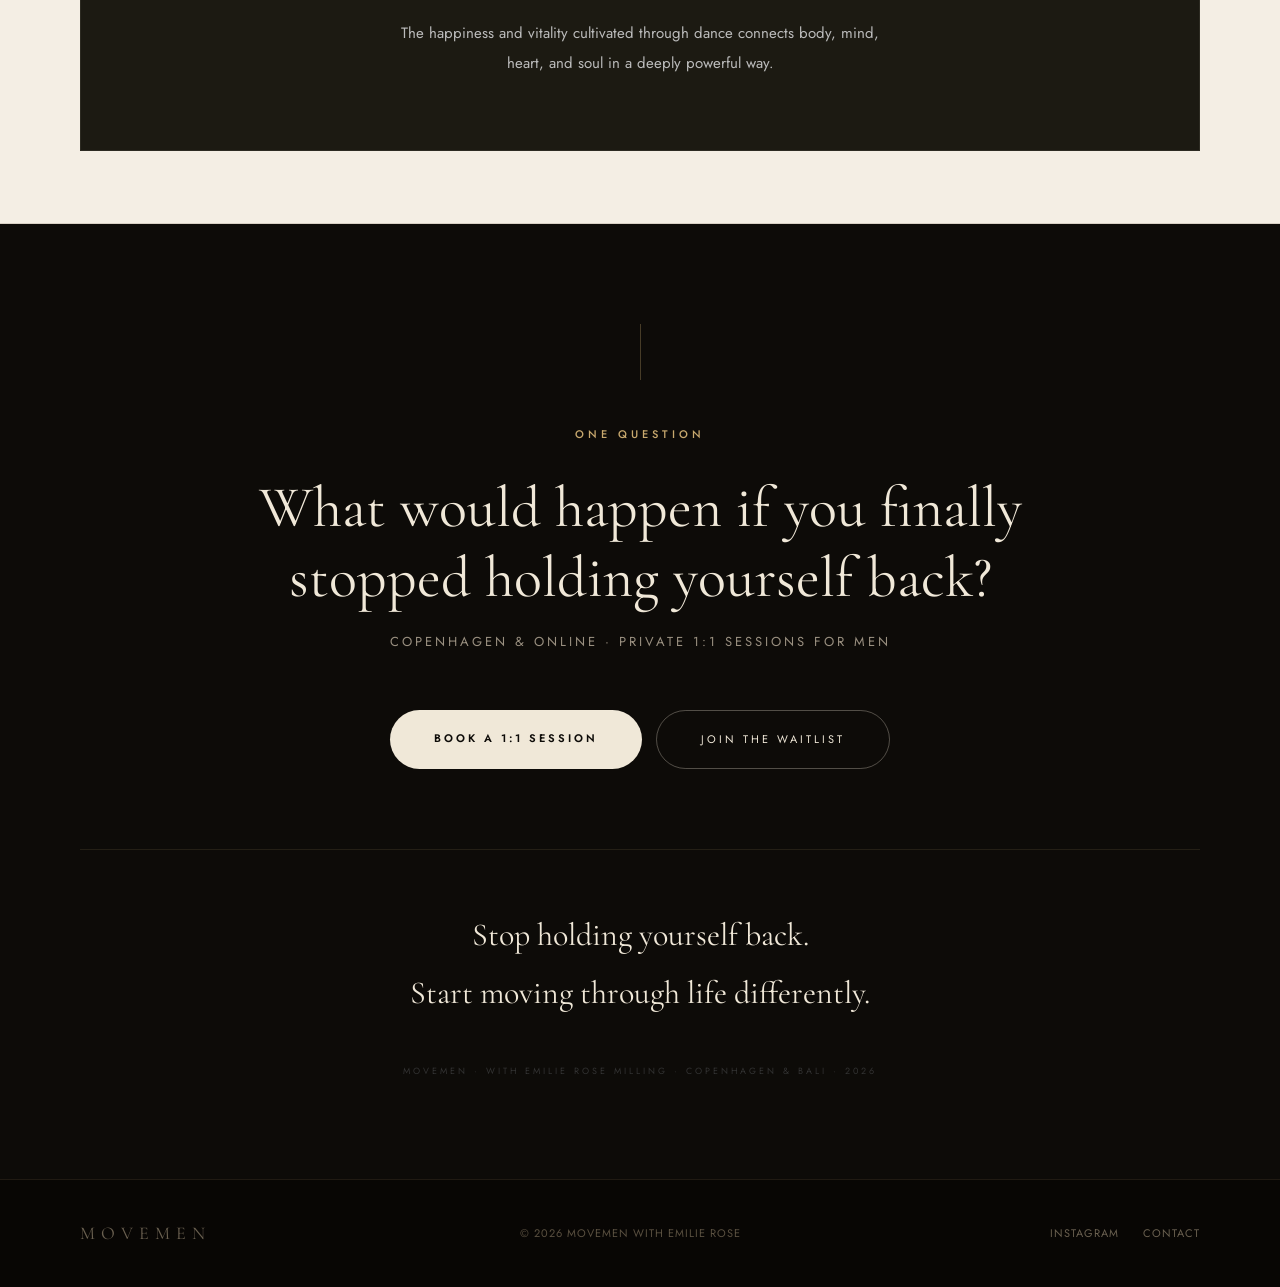
==== commit 56b8dc34: "Tighten all long sections — less is more - What is MOVEMEN: 2 paragraphs → 1 tight paragraph - For t" ====
--- a/index.html
+++ b/index.html
@@ -135,8 +135,7 @@
     A private movement practice<br>for men who want to feel more free.
   </div>
   <hr style="width:40px;height:1px;background:var(--gold-dk);border:none;margin:0 auto 28px;">
-  <p class="body-dk" style="max-width:520px;margin:0 auto 16px;">MOVEMEN was created for men who feel restricted, self-conscious, or disconnected in their bodies — and who are ready to change that. Through private 1:1 movement sessions, we work with breathwork, dance foundations, Qi Gong, and somatic practices to help you feel more confident, grounded, and alive.</p>
-  <p class="body-dk" style="max-width:520px;margin:0 auto 36px;">This is not just about learning to dance. It is about changing your relationship with your body — and with yourself.</p>
+  <p class="body-dk" style="max-width:520px;margin:0 auto 36px;">MOVEMEN was created for men who feel restricted, self-conscious, or disconnected in their bodies. Through private 1:1 movement sessions — breathwork, dance foundations, Qi Gong, and somatic work — we help you feel more confident, grounded, and alive in yourself.</p>
   <a href="#one-to-one" style="font-size:11px;letter-spacing:3px;color:var(--gold-dk);text-transform:uppercase;border-bottom:1px solid rgba(154,125,78,.3);padding-bottom:3px;text-decoration:none;">Explore 1:1 sessions →</a>
 </section>
 
@@ -152,10 +151,7 @@
       <li><span class="man-dash">—</span>Wants to be able to dance with his partner</li>
       <li><span class="man-dash">—</span>Wants to walk into a room with embodied confidence</li>
       <li><span class="man-dash">—</span>Is tired of holding back and staying at the bar</li>
-      <li><span class="man-dash">—</span>Wants to step onto a dance floor and actually have fun</li>
-      <li><span class="man-dash">—</span>Is tired of needing a drink to let go and express himself</li>
       <li><span class="man-dash">—</span>Wants confidence that lives in the body — not just the mind</li>
-      <li><span class="man-dash">—</span>Is ready to challenge limiting beliefs and step into growth</li>
       <li><span class="man-dash">—</span>Wants something real — not another workshop, not a quick fix</li>
   </ul>
 </section>
@@ -177,9 +173,7 @@
         Do you feel restricted, uncomfortable,<br>or insecure when you have to move?
       </div>
       <p class="body">You are not alone. Most men were never taught how to feel safe in creative movement — but not how to truly feel, express, and move freely in their bodies.</p>
-      <p class="body">This is not just about learning to dance. This is about changing your relationship with your body — reconnecting to your natural confidence, rhythm, and expression.</p>
-      <span class="gl"></span>
-      <p style="font-family:var(--serif);font-size:21px;color:var(--white);line-height:1.7;margin-bottom:0;font-weight:400;font-style:italic">"When we move, we move energy. We release tension. We build trust with ourselves. We become more alive."</p>
+      <p class="body">This is not just about learning to dance. It is about changing your relationship with your body — and reconnecting to your natural confidence, rhythm, and expression.</p>
     </div>
     <div>
       <span class="lbl" style="margin-bottom:16px">What we work with</span>
@@ -398,13 +392,11 @@
     Leadership is physical.
   </div>
   <p class="body" style="max-width:660px">People do not only respond to words. They respond to energy. Presence. Regulation. Confidence. Authenticity. A man who feels comfortable in his body leads differently. He communicates differently. He handles pressure differently. He enters rooms differently.</p>
-  <div class="exec-phil">
+  <div class="exec-phil" style="margin-bottom:44px;">
     <div class="ep-q" style="color:var(--white);">"True confidence is embodied."</div>
-    <p>Presence cannot be faked. Leadership cannot only be intellectual. And performance without connection eventually creates disconnection.</p>
-    <p>When men reconnect to their bodies, movement, emotions, expression, and vitality — they become more grounded leaders, better communicators, stronger partners, and more fully alive human beings.</p>
     <div class="ep-close">This work is not about becoming someone else.<br>It is about removing what is in the way of who you already are.</div>
   </div>
-  <div class="two-col" style="margin-top:52px;gap:60px">
+  <div class="two-col" style="margin-top:0;gap:60px">
     <div>
       <span class="lbl" style="margin-bottom:20px">Movement work develops</span>
       <ul class="cl">
@@ -413,13 +405,6 @@
         <li><span class="dash">—</span>Nervous system resilience under pressure</li>
         <li><span class="dash">—</span>Social ease & embodied communication</li>
         <li><span class="dash">—</span>Creativity, adaptability & charisma</li>
-      </ul>
-      <span class="lbl" style="margin-bottom:16px;margin-top:36px">Especially powerful for men who</span>
-      <ul class="cl">
-        <li><span class="dash">—</span>Carry high responsibility or operate under pressure</li>
-        <li><span class="dash">—</span>Struggle to switch off or feel disconnected from themselves</li>
-        <li><span class="dash">—</span>Want deeper confidence and personal freedom</li>
-        <li><span class="dash">—</span>Want to lead from authenticity instead of pressure</li>
       </ul>
     </div>
     <div>
